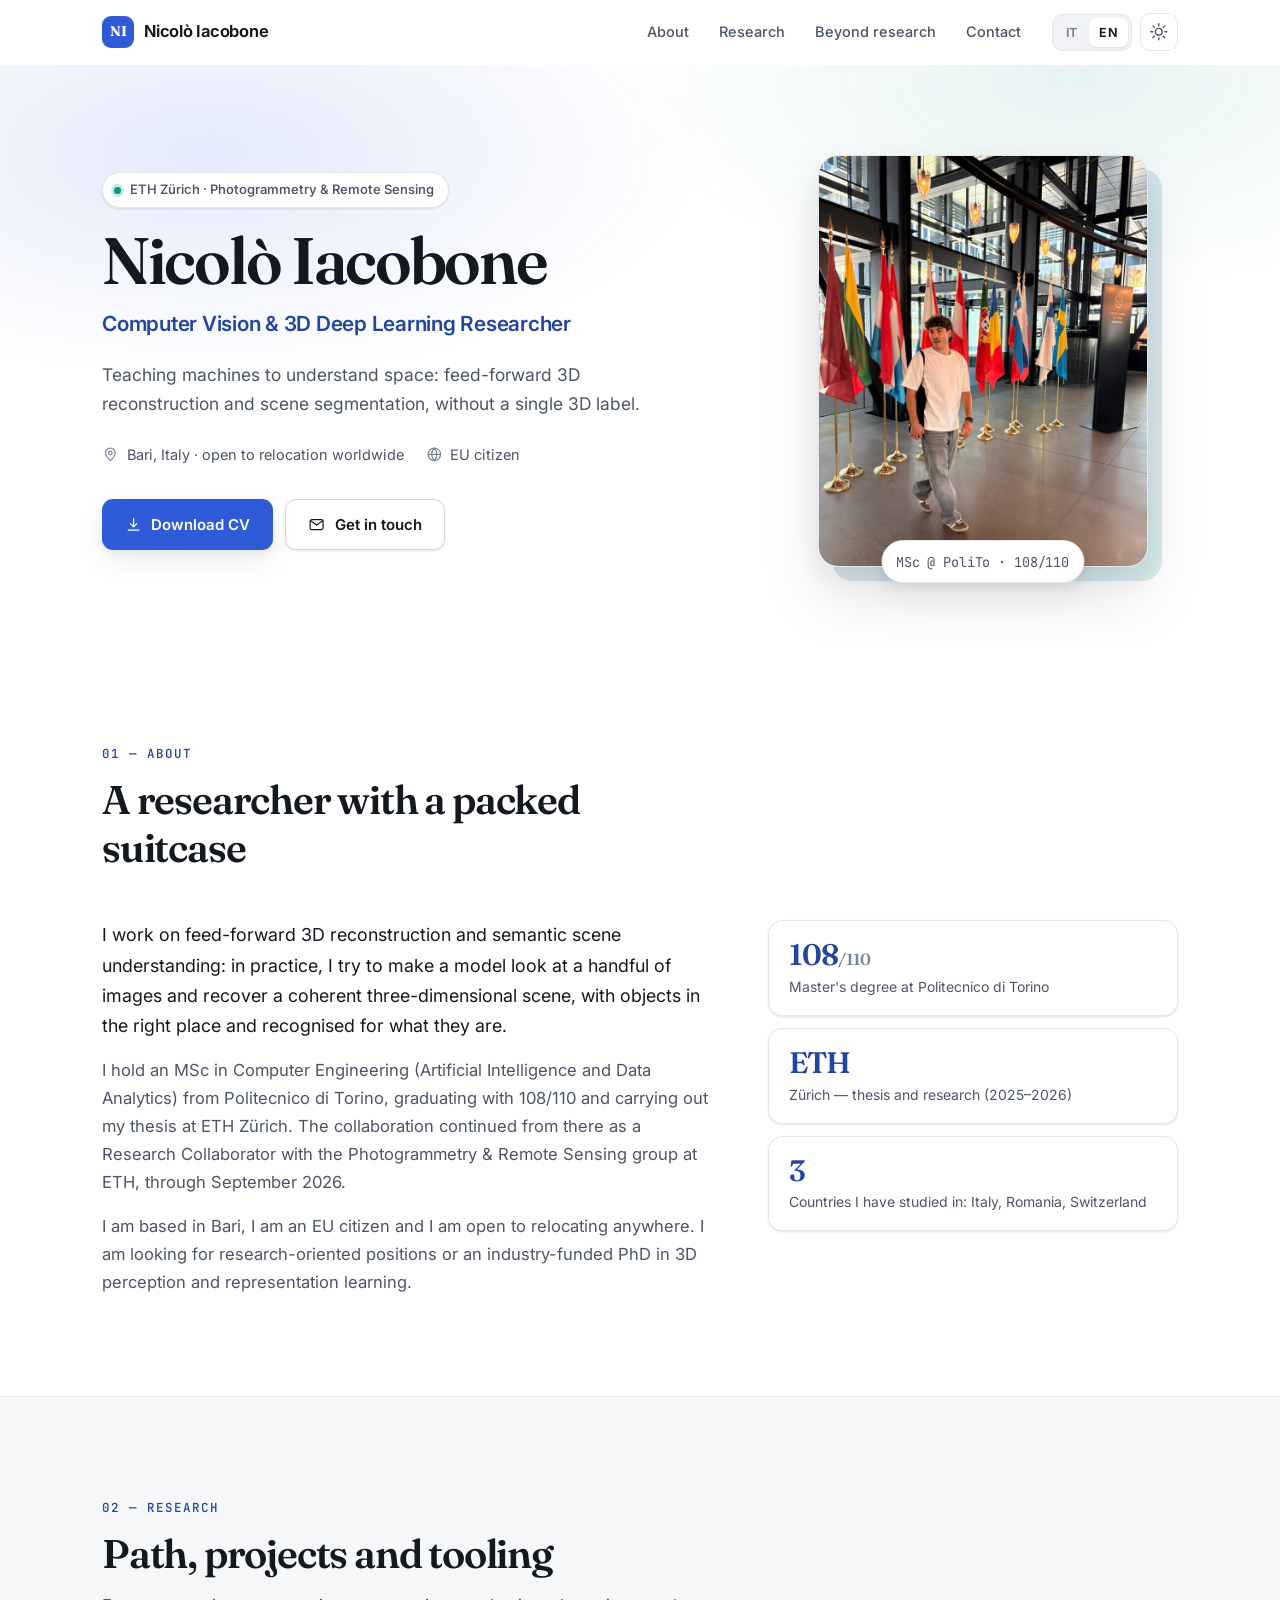
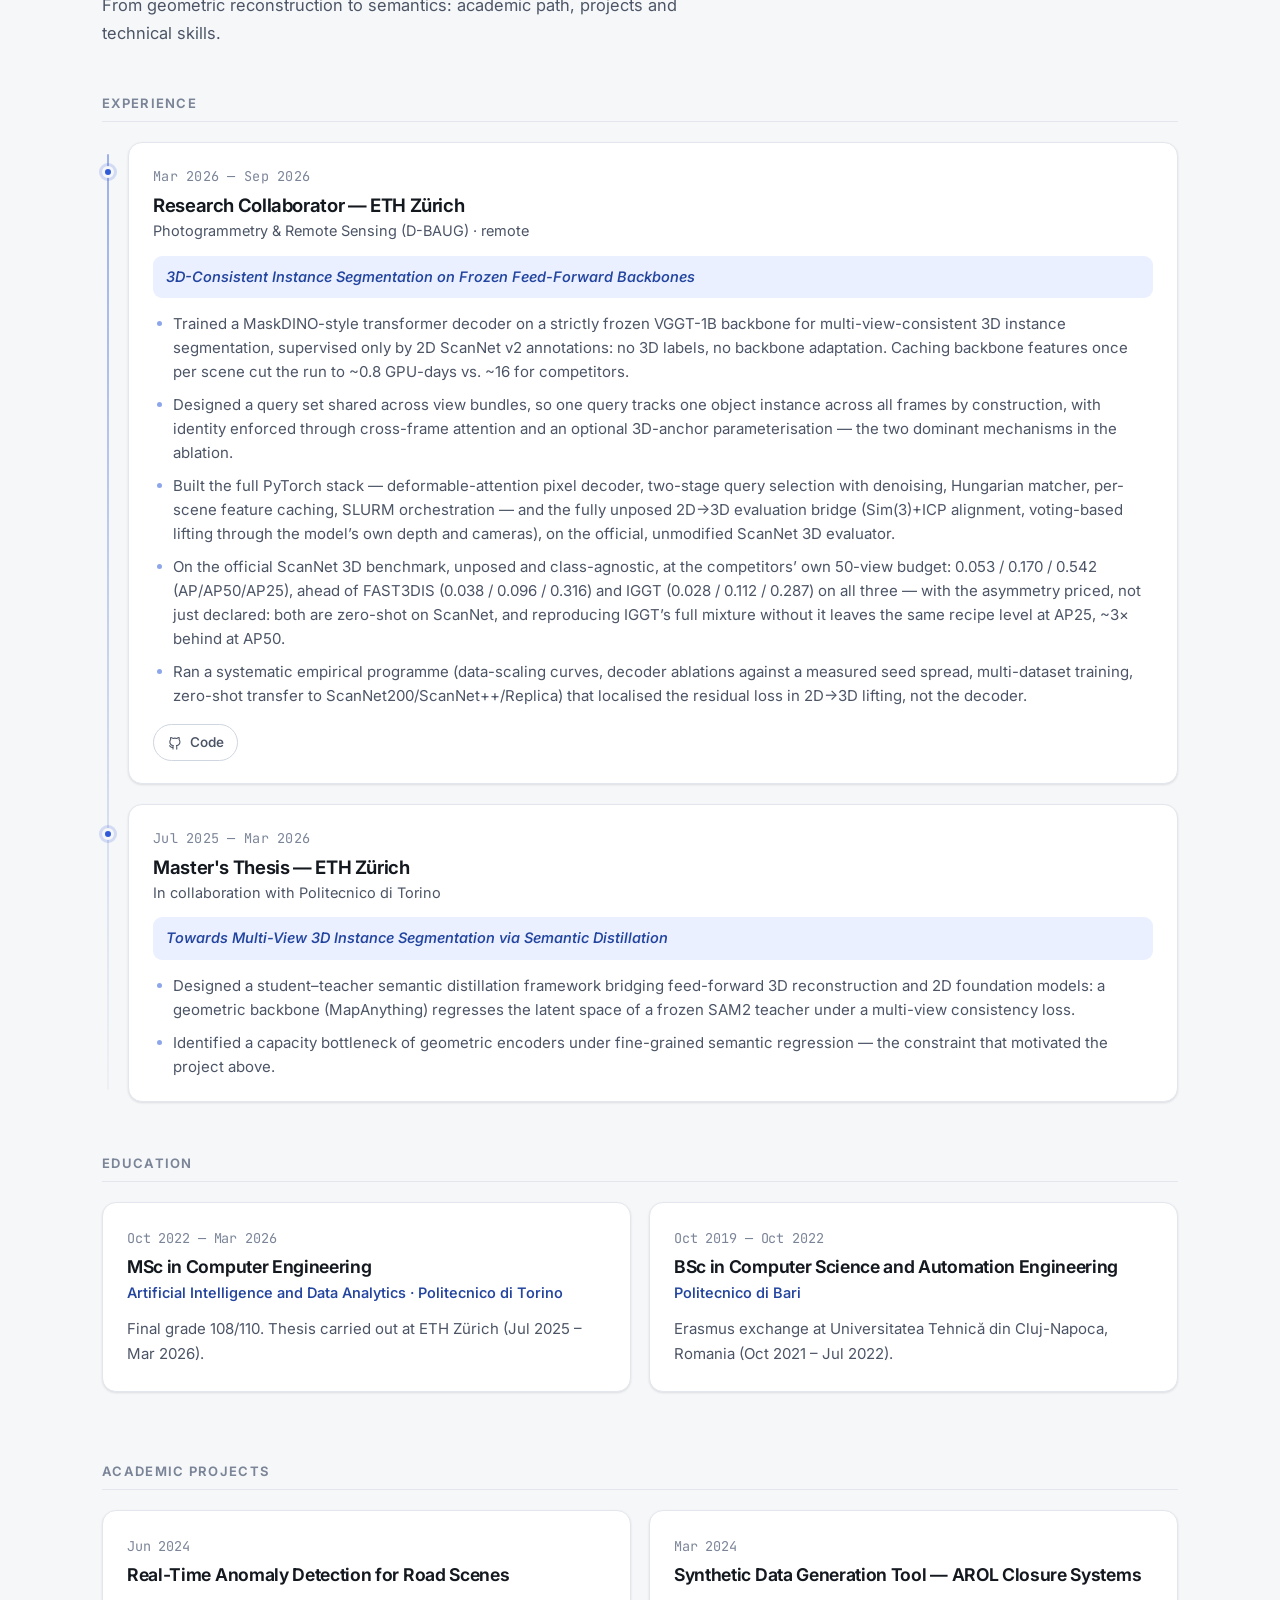
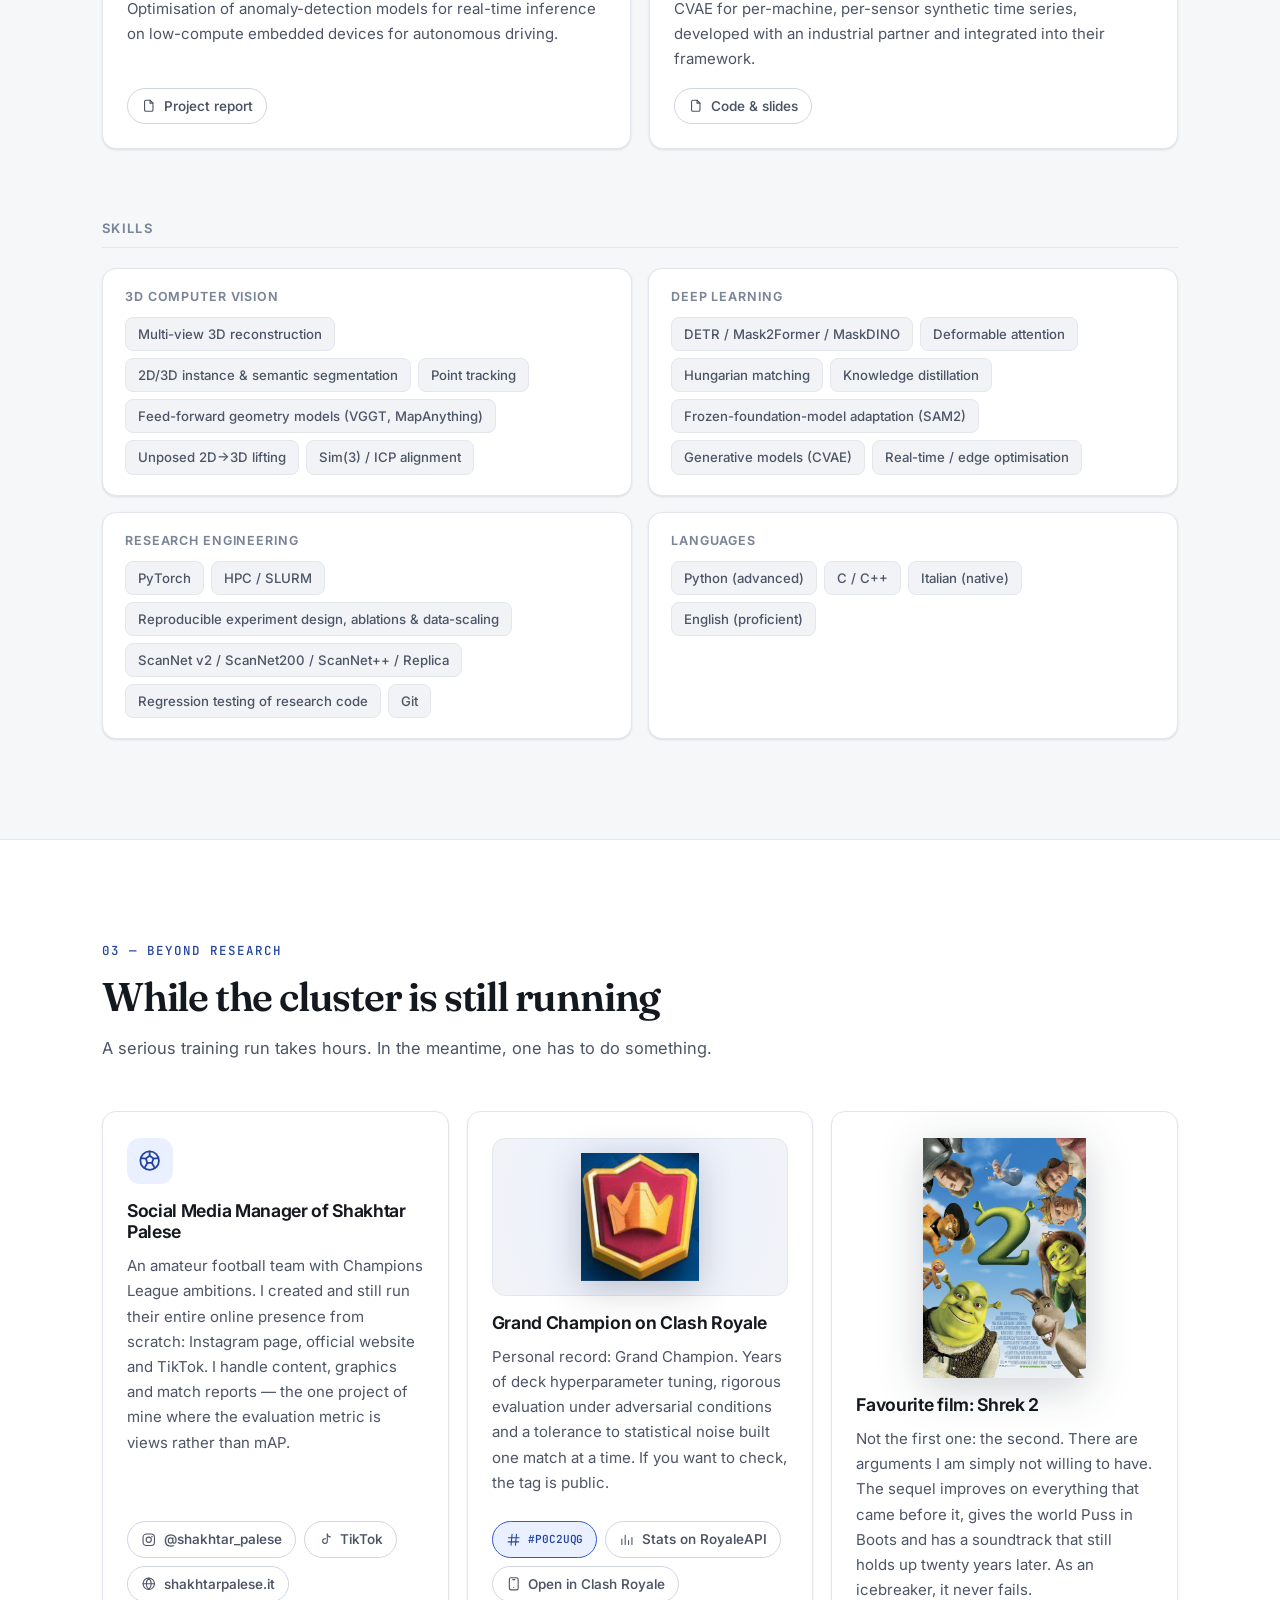
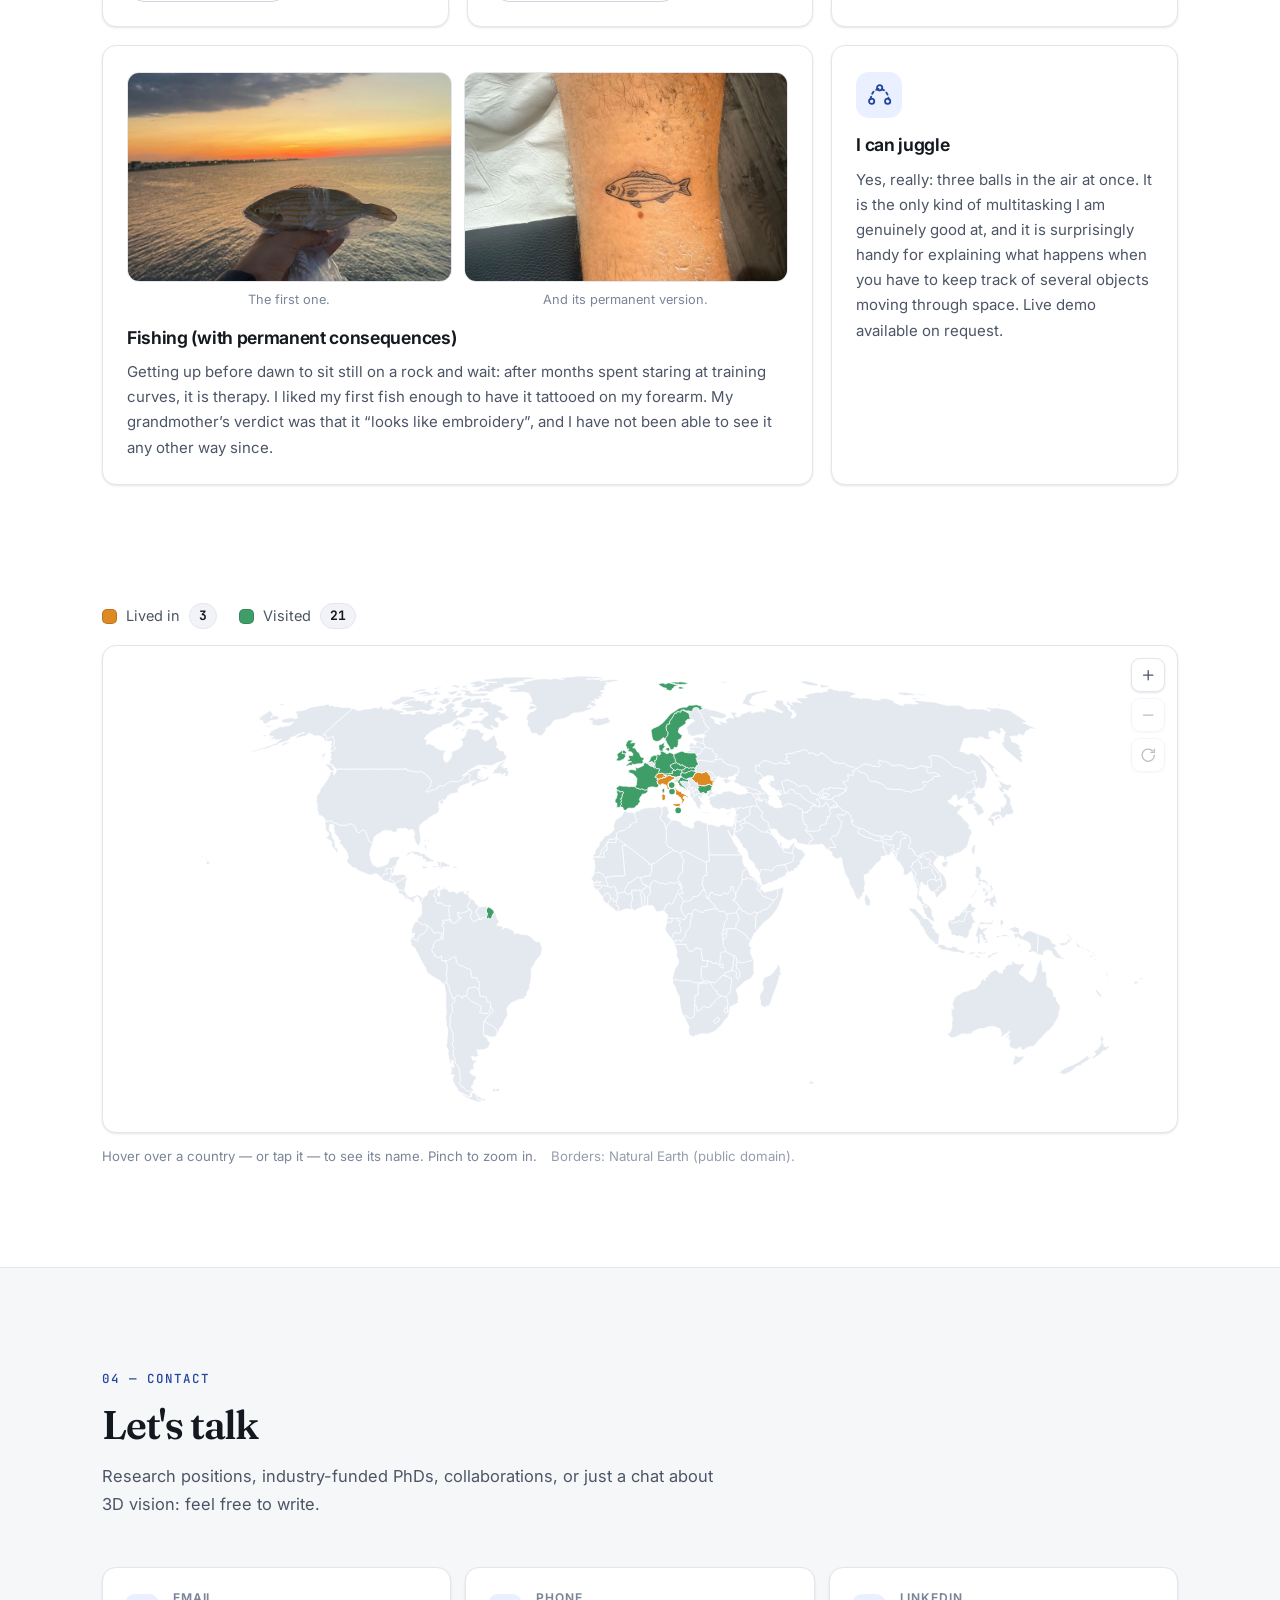
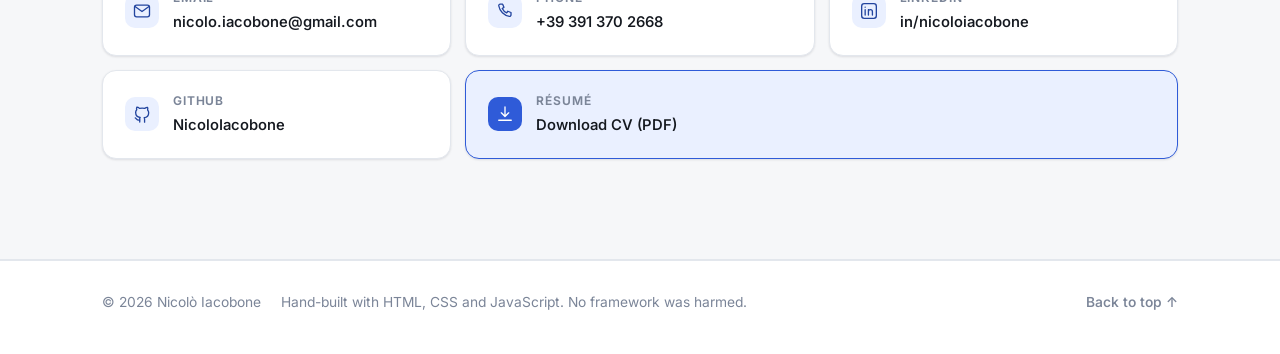
==== index.html @ 52acd172 "updated website description" ====
<!DOCTYPE html>
<html lang="it">
<head>
<meta charset="utf-8">
<meta name="viewport" content="width=device-width, initial-scale=1">
<title data-i18n="meta.title">Nicolò Iacobone — Computer Vision &amp; 3D Deep Learning Researcher</title>
<meta name="description" data-i18n-attr="content" data-i18n="meta.description" content="Sito personale di Nicolò Iacobone, ricercatore in Computer Vision e 3D Deep Learning presso il gruppo Photogrammetry &amp; Remote Sensing dell'ETH di Zurigo.">
<meta name="author" content="Nicolò Iacobone">
<meta name="theme-color" content="#ffffff">
<meta property="og:title" content="Nicolò Iacobone — Computer Vision &amp; 3D Deep Learning Researcher">
<meta property="og:description" content="Computer Vision &amp; 3D Deep Learning Researcher — ETH Zürich, Photogrammetry &amp; Remote Sensing.">
<meta property="og:image" content="imgs_and_docs/foto_profilo.jpeg">
<meta property="og:type" content="website">
<meta property="og:url" content="https://www.nicoloiacobone.it/">
<link rel="canonical" href="https://www.nicoloiacobone.it/">
<link rel="icon" href="data:image/svg+xml,<svg xmlns='http://www.w3.org/2000/svg' viewBox='0 0 100 100'><rect width='100' height='100' rx='22' fill='%232f5bd8'/><text x='50' y='69' font-size='58' font-family='Georgia,serif' font-weight='700' fill='white' text-anchor='middle'>NI</text></svg>">
<link rel="preconnect" href="https://fonts.googleapis.com">
<link rel="preconnect" href="https://fonts.gstatic.com" crossorigin>
<link href="https://fonts.googleapis.com/css2?family=Fraunces:opsz,wght@9..144,500;9..144,600;9..144,700&family=Inter:wght@400;500;600;700&family=JetBrains+Mono:wght@500&display=swap" rel="stylesheet">
<link rel="stylesheet" href="css/style.css">
<noscript><style>.reveal{opacity:1!important;transform:none!important}</style></noscript>
<script>
/* Applica tema e lingua prima del primo paint per evitare il flash */
(function () {
  try {
    var t = localStorage.getItem('theme');
    if (!t) t = window.matchMedia('(prefers-color-scheme: dark)').matches ? 'dark' : 'light';
    document.documentElement.setAttribute('data-theme', t);
    var l = localStorage.getItem('lang');
    if (!l) l = (navigator.language || 'it').toLowerCase().indexOf('it') === 0 ? 'it' : 'en';
    document.documentElement.setAttribute('lang', l);
  } catch (e) {}
})();
</script>
</head>
<body>

<a class="skip-link" href="#main" data-i18n="a11y.skip">Vai al contenuto</a>

<header class="nav" id="nav">
  <div class="nav__inner">
    <a class="nav__brand" href="#hero">
      <span class="nav__mark" aria-hidden="true">NI</span>
      <span class="nav__brandtext">Nicolò Iacobone</span>
    </a>

    <nav class="nav__links" id="navLinks" aria-label="Main">
      <a href="#about" data-i18n="nav.about">Chi sono</a>
      <a href="#research" data-i18n="nav.research">Ricerca</a>
      <a href="#beyond" data-i18n="nav.beyond">Oltre la ricerca</a>
      <a href="#contact" data-i18n="nav.contact">Contatti</a>
    </nav>

    <div class="nav__tools">
      <div class="langswitch" role="group" data-i18n-attr="aria-label" data-i18n="a11y.langGroup" aria-label="Lingua">
        <button type="button" class="langswitch__btn" data-lang="it" aria-pressed="true">IT</button>
        <button type="button" class="langswitch__btn" data-lang="en" aria-pressed="false">EN</button>
      </div>

      <button type="button" class="iconbtn" id="themeToggle" data-i18n-attr="aria-label,title" data-i18n="a11y.theme" aria-label="Cambia tema" title="Cambia tema">
        <svg class="icon icon--sun" viewBox="0 0 24 24" aria-hidden="true"><circle cx="12" cy="12" r="4.2"/><path d="M12 2.2v2.4M12 19.4v2.4M2.2 12h2.4M19.4 12h2.4M4.9 4.9l1.7 1.7M17.4 17.4l1.7 1.7M19.1 4.9l-1.7 1.7M6.6 17.4l-1.7 1.7"/></svg>
        <svg class="icon icon--moon" viewBox="0 0 24 24" aria-hidden="true"><path d="M20.5 14.6A8.6 8.6 0 0 1 9.4 3.5a8.6 8.6 0 1 0 11.1 11.1z"/></svg>
      </button>

      <button type="button" class="iconbtn navtoggle" id="navToggle" aria-expanded="false" aria-controls="navLinks" data-i18n-attr="aria-label,title" data-i18n="a11y.menu" aria-label="Apri il menu" title="Menu">
        <svg class="icon" viewBox="0 0 24 24" aria-hidden="true"><path class="navtoggle__top" d="M4 7h16"/><path class="navtoggle__mid" d="M4 12h16"/><path class="navtoggle__bot" d="M4 17h16"/></svg>
      </button>
    </div>
  </div>
</header>

<main id="main">

  <!-- ============ HERO ============ -->
  <section class="hero" id="hero">
    <div class="hero__glow" aria-hidden="true"></div>
    <div class="wrap hero__grid">
      <div class="hero__text">
        <p class="eyebrow reveal">
          <span class="dot" aria-hidden="true"></span>
          <span data-i18n="hero.badge">ETH Zürich · Photogrammetry &amp; Remote Sensing</span>
        </p>
        <h1 class="hero__name reveal" style="--d:60ms">Nicolò Iacobone</h1>
        <p class="hero__role reveal" style="--d:120ms" data-i18n="hero.role">Computer Vision &amp; 3D Deep Learning Researcher</p>
        <p class="hero__tag reveal" style="--d:180ms" data-i18n="hero.tagline">Insegno alle macchine a capire lo spazio: ricostruzione 3D feed-forward e segmentazione delle scene, senza etichette 3D.</p>

        <ul class="hero__facts reveal" style="--d:240ms">
          <li><svg class="icon" viewBox="0 0 24 24" aria-hidden="true"><path d="M12 21s7-6.1 7-11a7 7 0 1 0-14 0c0 4.9 7 11 7 11z"/><circle cx="12" cy="10" r="2.6"/></svg><span data-i18n="hero.fact1">Bari, Italia · disponibile a trasferirsi</span></li>
          <li><svg class="icon" viewBox="0 0 24 24" aria-hidden="true"><circle cx="12" cy="12" r="9"/><path d="M3 12h18M12 3c2.6 2.7 3.9 6 3.9 9S14.6 18.3 12 21c-2.6-2.7-3.9-6-3.9-9S9.4 5.7 12 3z"/></svg><span data-i18n="hero.fact2">Cittadino UE</span></li>
        </ul>

        <div class="hero__cta reveal" style="--d:300ms">
          <a class="btn btn--primary" href="imgs_and_docs/CV.pdf" download>
            <svg class="icon" viewBox="0 0 24 24" aria-hidden="true"><path d="M12 3.5v11.5M7.6 10.6 12 15l4.4-4.4M4.5 19.5h15"/></svg>
            <span data-i18n="hero.cvBtn">Scarica il CV</span>
          </a>
          <a class="btn btn--ghost" href="#contact">
            <svg class="icon" viewBox="0 0 24 24" aria-hidden="true"><rect x="3" y="5" width="18" height="14" rx="2.5"/><path d="m3.6 6.6 8.4 6 8.4-6"/></svg>
            <span data-i18n="hero.contactBtn">Contattami</span>
          </a>
        </div>
      </div>

      <figure class="hero__photo reveal" style="--d:200ms">
        <img src="imgs_and_docs/foto_profilo.jpeg" width="768" height="1024"
             data-i18n-attr="alt" data-i18n="hero.photoAlt"
             alt="Ritratto di Nicolò Iacobone">
        <figcaption class="hero__photocaption" aria-hidden="true">
          <span class="mono">MSc @ PoliTo · 108/110</span>
        </figcaption>
      </figure>
    </div>
  </section>

  <!-- ============ CHI SONO ============ -->
  <section class="section" id="about">
    <div class="wrap">
      <header class="section__head reveal">
        <p class="section__kicker" data-i18n="about.kicker">01 — Chi sono</p>
        <h2 class="section__title" data-i18n="about.title">Un ricercatore con la valigia pronta</h2>
      </header>

      <div class="about__grid">
        <div class="about__prose reveal">
          <p data-i18n="about.p1">Lavoro sulla ricostruzione 3D feed-forward e sulla comprensione semantica delle scene: in pratica, provo a far sì che un modello guardi una manciata di immagini e ne ricavi una scena tridimensionale coerente, con gli oggetti al posto giusto e riconosciuti come tali.</p>
          <p data-i18n="about.p2">Ho conseguito la laurea magistrale in Ingegneria Informatica (Artificial Intelligence and Data Analytics) al Politecnico di Torino con 108/110, svolgendo la tesi all'ETH di Zurigo. Da lì la collaborazione è continuata come Research Collaborator nel gruppo di Photogrammetry &amp; Remote Sensing dell'ETH, fino a settembre 2026.</p>
          <p data-i18n="about.p3">Vivo a Bari, sono cittadino UE e sono disponibile a trasferirmi ovunque. Cerco posizioni orientate alla ricerca o un dottorato finanziato dall'industria nel campo della percezione 3D e del representation learning.</p>
        </div>

        <ul class="about__stats reveal" style="--d:100ms">
          <li class="stat">
            <span class="stat__num">108<span class="stat__den">/110</span></span>
            <span class="stat__label" data-i18n="about.stat1">Laurea magistrale al Politecnico di Torino</span>
          </li>
          <li class="stat">
            <span class="stat__num">ETH</span>
            <span class="stat__label" data-i18n="about.stat2">Zürich — tesi e ricerca (2025–2026)</span>
          </li>
          <li class="stat">
            <span class="stat__num">3</span>
            <span class="stat__label" data-i18n="about.stat3">Paesi in cui ho studiato: Italia, Romania, Svizzera</span>
          </li>
        </ul>
      </div>
    </div>
  </section>

  <!-- ============ RICERCA ============ -->
  <section class="section section--alt" id="research">
    <div class="wrap">
      <header class="section__head reveal">
        <p class="section__kicker" data-i18n="research.kicker">02 — Ricerca</p>
        <h2 class="section__title" data-i18n="research.title">Percorso, progetti e strumenti</h2>
        <p class="section__lead" data-i18n="research.lead">Dalla ricostruzione geometrica alla semantica: percorso accademico, progetti e competenze tecniche.</p>
      </header>

      <h3 class="subhead reveal" data-i18n="research.expTitle">Esperienza</h3>
      <ol class="timeline">
        <li class="tl reveal">
          <div class="tl__marker" aria-hidden="true"></div>
          <div class="tl__card">
            <p class="tl__date mono" data-i18n="research.exp1Date">Mar 2026 — Set 2026</p>
            <h4 class="tl__role" data-i18n="research.exp1Role">Research Collaborator — ETH Zürich</h4>
            <p class="tl__org" data-i18n="research.exp1Org">Photogrammetry &amp; Remote Sensing (D-BAUG) · da remoto</p>
            <p class="tl__topic" data-i18n="research.exp1Topic">3D-Consistent Instance Segmentation on Frozen Feed-Forward Backbones</p>
            <ul class="tl__list">
              <li data-i18n="research.exp1b1">Decoder transformer in stile MaskDINO addestrato su un backbone VGGT-1B completamente congelato, per segmentazione di istanze 3D coerente tra viste: solo annotazioni 2D di ScanNet v2, nessuna etichetta 3D. Il caching delle feature del backbone una volta per scena ha ridotto il run a ~0,8 GPU-day contro i ~16 dei competitor.</li>
              <li data-i18n="research.exp1b2">Set di query condiviso tra i bundle di viste: per costruzione una query segue una singola istanza attraverso tutti i frame, con identità garantita da cross-frame attention e parametrizzazione 3D opzionale — i due meccanismi dominanti nell'ablation.</li>
              <li data-i18n="research.exp1b3">Stack PyTorch completo — pixel decoder con deformable attention, selezione delle query a due stadi con denoising, matcher ungherese, caching delle feature per scena, orchestrazione SLURM — e il bridge di valutazione 2D→3D completamente unposed (allineamento Sim(3)+ICP, lifting delle maschere per voto sulla base di depth e camere predette dal modello), sull'evaluator ufficiale e non modificato di ScanNet 3D.</li>
              <li data-i18n="research.exp1b4">Sul benchmark ufficiale ScanNet 3D, in setting unposed e class-agnostic, con lo stesso budget di 50 viste dei competitor: 0,053 / 0,170 / 0,542 (AP/AP50/AP25), davanti a FAST3DIS (0,038 / 0,096 / 0,316) e IGGT (0,028 / 0,112 / 0,287) su tutte e tre le metriche — asimmetria quantificata, non solo dichiarata: entrambi i confronti sono zero-shot su ScanNet, e riproducendo la mixture completa di IGGT senza IGGT si resta alla pari su AP25 e ~3× indietro su AP50.</li>
              <li data-i18n="research.exp1b5">Programma sperimentale sistematico (curve di data scaling, ablazioni del decoder confrontate con la varianza tra seed, training multi-dataset, transfer zero-shot su ScanNet200/ScanNet++/Replica) che ha localizzato la perdita residua nel lifting 2D→3D, non nel decoder.</li>
            </ul>
            <p class="tl__links">
              <a class="linkpill" href="https://github.com/NicoloIacobone/vggt" target="_blank" rel="noopener">
                <svg class="icon" viewBox="0 0 24 24" aria-hidden="true"><path d="M9.5 19.2c-4 1.2-4-2.1-5.6-2.5m11.2 5.1v-3.2c0-.9.1-1.6-.5-2.2 2.8-.3 5.4-1.4 5.4-6a4.6 4.6 0 0 0-1.3-3.2 4.3 4.3 0 0 0-.1-3.2s-1-.3-3.4 1.3a11.6 11.6 0 0 0-6 0C6.8 3.5 5.8 3.8 5.8 3.8a4.3 4.3 0 0 0-.1 3.2 4.6 4.6 0 0 0-1.3 3.3c0 4.5 2.6 5.6 5.4 5.9-.4.4-.6.9-.5 1.5v3.9"/></svg>
                <span data-i18n="research.codeLink">Codice</span>
              </a>
            </p>
          </div>
        </li>

        <li class="tl reveal">
          <div class="tl__marker" aria-hidden="true"></div>
          <div class="tl__card">
            <p class="tl__date mono" data-i18n="research.exp2Date">Lug 2025 — Mar 2026</p>
            <h4 class="tl__role" data-i18n="research.exp2Role">Tesi magistrale — ETH Zürich</h4>
            <p class="tl__org" data-i18n="research.exp2Org">In collaborazione con il Politecnico di Torino</p>
            <p class="tl__topic" data-i18n="research.exp2Topic">Towards Multi-View 3D Instance Segmentation via Semantic Distillation</p>
            <ul class="tl__list">
              <li data-i18n="research.exp2b1">Framework student–teacher di distillazione semantica che collega ricostruzione 3D feed-forward e foundation model 2D: un backbone geometrico (MapAnything) regredisce lo spazio latente di un teacher SAM2 congelato, sotto una loss di consistenza multi-vista.</li>
              <li data-i18n="research.exp2b2">Individuato un collo di bottiglia di capacità degli encoder geometrici nella regressione semantica fine-grained: il vincolo da cui è nato il progetto successivo.</li>
            </ul>
          </div>
        </li>
      </ol>

      <h3 class="subhead reveal" data-i18n="research.eduTitle">Formazione</h3>
      <div class="cards cards--2">
        <article class="card reveal">
          <p class="card__date mono" data-i18n="research.edu1Date">Ott 2022 — Mar 2026</p>
          <h4 class="card__title" data-i18n="research.edu1Title">MSc in Ingegneria Informatica</h4>
          <p class="card__sub" data-i18n="research.edu1Sub">Artificial Intelligence and Data Analytics · Politecnico di Torino</p>
          <p class="card__body" data-i18n="research.edu1Body">Votazione 108/110. Tesi svolta all'ETH di Zurigo (lug 2025 – mar 2026).</p>
        </article>
        <article class="card reveal" style="--d:80ms">
          <p class="card__date mono" data-i18n="research.edu2Date">Ott 2019 — Ott 2022</p>
          <h4 class="card__title" data-i18n="research.edu2Title">BSc in Ingegneria Informatica e dell'Automazione</h4>
          <p class="card__sub" data-i18n="research.edu2Sub">Politecnico di Bari</p>
          <p class="card__body" data-i18n="research.edu2Body">Scambio Erasmus alla Universitatea Tehnică din Cluj-Napoca, Romania (ott 2021 – lug 2022).</p>
        </article>
      </div>

      <h3 class="subhead reveal" data-i18n="research.projTitle">Progetti accademici</h3>
      <div class="cards cards--2">
        <article class="card reveal">
          <p class="card__date mono" data-i18n="research.proj1Date">Giu 2024</p>
          <h4 class="card__title" data-i18n="research.proj1Title">Real-Time Anomaly Detection for Road Scenes</h4>
          <p class="card__body" data-i18n="research.proj1Body">Ottimizzazione di modelli di anomaly detection per inferenza in tempo reale su dispositivi embedded a bassa potenza, in ottica di guida autonoma.</p>
          <p class="card__links">
            <a class="linkpill" href="https://drive.google.com/file/d/1yB06QOx4CIEDybjWZzZTiq0VnJbcLVkw/view?usp=sharing" target="_blank" rel="noopener">
              <svg class="icon" viewBox="0 0 24 24" aria-hidden="true"><path d="M14 3.5H7.5A2 2 0 0 0 5.5 5.5v13a2 2 0 0 0 2 2h9a2 2 0 0 0 2-2V8z"/><path d="M14 3.5V8h4.5"/></svg>
              <span data-i18n="research.reportLink">Report del progetto</span>
            </a>
          </p>
        </article>
        <article class="card reveal" style="--d:80ms">
          <p class="card__date mono" data-i18n="research.proj2Date">Mar 2024</p>
          <h4 class="card__title" data-i18n="research.proj2Title">Synthetic Data Generation Tool — AROL Closure Systems</h4>
          <p class="card__body" data-i18n="research.proj2Body">CVAE per la generazione di serie temporali sintetiche per singola macchina e singolo sensore, sviluppato con un partner industriale e integrato nel loro framework.</p>
          <p class="card__links">
            <a class="linkpill" href="https://drive.google.com/file/d/18t7iJR29Zm_ZYkMmakUAWJrKhrvQKdWT/view?usp=sharing" target="_blank" rel="noopener">
              <svg class="icon" viewBox="0 0 24 24" aria-hidden="true"><path d="M14 3.5H7.5A2 2 0 0 0 5.5 5.5v13a2 2 0 0 0 2 2h9a2 2 0 0 0 2-2V8z"/><path d="M14 3.5V8h4.5"/></svg>
              <span data-i18n="research.slidesLink">Codice e slide</span>
            </a>
          </p>
        </article>
      </div>

      <h3 class="subhead reveal" data-i18n="research.skillsTitle">Competenze</h3>
      <div class="skills">
        <div class="skillgroup reveal">
          <h4 class="skillgroup__name" data-i18n="research.sk1">Computer Vision 3D</h4>
          <ul class="tags">
            <li>Multi-view 3D reconstruction</li><li data-i18n="research.sk1t2">Segmentazione di istanze e semantica 2D/3D</li><li>Point tracking</li><li data-i18n="research.sk1t4">Modelli geometrici feed-forward (VGGT, MapAnything)</li><li data-i18n="research.sk1t5">Lifting 2D→3D unposed</li><li>Sim(3) / ICP alignment</li>
          </ul>
        </div>
        <div class="skillgroup reveal" style="--d:60ms">
          <h4 class="skillgroup__name" data-i18n="research.sk2">Deep Learning</h4>
          <ul class="tags">
            <li>DETR / Mask2Former / MaskDINO</li><li>Deformable attention</li><li>Hungarian matching</li><li data-i18n="research.sk2t4">Knowledge distillation</li><li data-i18n="research.sk2t5">Adattamento di foundation model congelati (SAM2)</li><li data-i18n="research.sk2t6">Modelli generativi (CVAE)</li><li data-i18n="research.sk2t7">Ottimizzazione real-time / edge</li>
          </ul>
        </div>
        <div class="skillgroup reveal" style="--d:120ms">
          <h4 class="skillgroup__name" data-i18n="research.sk3">Research Engineering</h4>
          <ul class="tags">
            <li>PyTorch</li><li>HPC / SLURM</li><li data-i18n="research.sk3t3">Design sperimentale riproducibile, ablazioni e data-scaling</li><li>ScanNet v2 / ScanNet200 / ScanNet++ / Replica</li><li data-i18n="research.sk3t5">Regression testing di codice di ricerca</li><li>Git</li>
          </ul>
        </div>
        <div class="skillgroup reveal" style="--d:180ms">
          <h4 class="skillgroup__name" data-i18n="research.sk4">Linguaggi</h4>
          <ul class="tags">
            <li data-i18n="research.sk4t1">Python (avanzato)</li><li>C / C++</li><li data-i18n="research.sk4t3">Italiano (madrelingua)</li><li data-i18n="research.sk4t4">Inglese (fluente)</li>
          </ul>
        </div>
      </div>
    </div>
  </section>

  <!-- ============ OLTRE LA RICERCA ============ -->
  <section class="section" id="beyond">
    <div class="wrap">
      <header class="section__head reveal">
        <p class="section__kicker" data-i18n="beyond.kicker">03 — Oltre la ricerca</p>
        <h2 class="section__title" data-i18n="beyond.title">Quando il cluster sta ancora girando</h2>
        <p class="section__lead" data-i18n="beyond.lead">Un training serio dura ore. Nel frattempo, bisogna pur fare qualcosa.</p>
      </header>

      <div class="cards cards--3 fun">
        <article class="card card--fun reveal">
          <div class="card__icon" aria-hidden="true">
            <svg class="icon" viewBox="0 0 24 24"><circle cx="12" cy="12" r="8.8"/><path d="m12 7.4 3.6 2.6-1.4 4.2H9.8L8.4 10z"/><path d="M12 3.2v4.2M19.9 9.6l-4.3.4M16.9 19.1l-2.7-4.9M7.1 19.1l2.7-4.9M4.1 9.6l4.3.4"/></svg>
          </div>
          <h3 class="card__title" data-i18n="beyond.c1Title">Social Media Manager dello Shakhtar Palese</h3>
          <p class="card__body" data-i18n="beyond.c1Body">Squadra amatoriale, ambizioni da Champions League. Ho creato e gestisco da zero tutta la presenza online: pagina Instagram, sito ufficiale e TikTok. Curo contenuti, grafiche e cronache delle partite — il mio unico progetto in cui le metriche di valutazione sono le visualizzazioni e non la mAP.</p>
          <p class="card__links">
            <a class="linkpill" href="https://www.instagram.com/shakhtar_palese/" target="_blank" rel="noopener">
              <svg class="icon" viewBox="0 0 24 24" aria-hidden="true"><rect x="3.2" y="3.2" width="17.6" height="17.6" rx="5"/><circle cx="12" cy="12" r="4"/><circle cx="17" cy="7" r="1.1" fill="currentColor" stroke="none"/></svg>
              <span>@shakhtar_palese</span>
            </a>
            <a class="linkpill" href="https://www.tiktok.com/@shakhtar_palese" target="_blank" rel="noopener">
              <svg class="icon" viewBox="0 0 24 24" aria-hidden="true"><path d="M14.4 3.2v10.9a3.6 3.6 0 1 1-3.6-3.6c.3 0 .6 0 .9.1"/><path d="M14.4 3.2c.4 2.5 2.2 4.2 4.7 4.4"/></svg>
              <span>TikTok</span>
            </a>
            <a class="linkpill" href="https://shakhtarpalese.it" target="_blank" rel="noopener">
              <svg class="icon" viewBox="0 0 24 24" aria-hidden="true"><circle cx="12" cy="12" r="8.8"/><path d="M3.2 12h17.6M12 3.2c2.5 2.6 3.8 5.6 3.8 8.8S14.5 18.2 12 20.8c-2.5-2.6-3.8-5.6-3.8-8.8S9.5 5.8 12 3.2z"/></svg>
              <span>shakhtarpalese.it</span>
            </a>
          </p>
        </article>

        <article class="card card--fun reveal" style="--d:90ms">
          <figure class="card__figure">
            <img src="imgs_and_docs/campione_grandioso.png" width="364" height="394" loading="lazy"
                 data-i18n-attr="alt" data-i18n="beyond.c2Alt"
                 alt="Stemma Campione Grandioso di Clash Royale">
          </figure>
          <h3 class="card__title" data-i18n="beyond.c2Title">Campione Grandioso su Clash Royale</h3>
          <p class="card__body" data-i18n="beyond.c2Body">Record personale: Campione Grandioso. Anni di ottimizzazione degli iperparametri del mazzo, valutazione rigorosa in condizioni avverse e una tolleranza al rumore statistico costruita partita dopo partita. Se volete verificare, il tag è pubblico.</p>
          <p class="card__links">
            <span class="linkpill linkpill--static">
              <svg class="icon" viewBox="0 0 24 24" aria-hidden="true"><path d="M9.4 3.6 7.8 20.4M16.2 3.6l-1.6 16.8M3.8 8.8h16.4M3.2 15.2h16.4"/></svg>
              <span class="mono">#P0C2UQG</span>
            </span>
            <a class="linkpill" href="https://royaleapi.com/player/P0C2UQG" target="_blank" rel="noopener">
              <svg class="icon" viewBox="0 0 24 24" aria-hidden="true"><path d="M4.4 19.4V11M9.6 19.4V5.2M14.8 19.4v-6.2M20 19.4V8.4"/></svg>
              <span data-i18n="beyond.c2Stats">Statistiche su RoyaleAPI</span>
            </a>
            <a class="linkpill" href="https://link.clashroyale.com/?playerInfo?id=P0C2UQG" target="_blank" rel="noopener">
              <svg class="icon" viewBox="0 0 24 24" aria-hidden="true"><rect x="5.2" y="2.6" width="13.6" height="18.8" rx="2.6"/><path d="M10.4 5.6h3.2M12 17.8v.1"/></svg>
              <span data-i18n="beyond.c2Open">Apri in Clash Royale</span>
            </a>
          </p>
        </article>

        <article class="card card--fun reveal" style="--d:180ms">
          <figure class="card__figure card__figure--poster">
            <img src="imgs_and_docs/shrek_2.jpg" width="1000" height="1477" loading="lazy"
                 onerror="this.closest('.card__figure').hidden = true"
                 data-i18n-attr="alt" data-i18n="beyond.c4Alt"
                 alt="Locandina del film Shrek 2">
          </figure>
          <h3 class="card__title" data-i18n="beyond.c4Title">Film preferito: Shrek 2</h3>
          <p class="card__body" data-i18n="beyond.c4Body">Non il primo: il secondo. Ci sono discussioni che non sono disposto ad avere. Il sequel migliora tutto quello che c'era prima, regala al mondo il Gatto con gli Stivali e ha una colonna sonora che regge dopo vent'anni. Se serve un argomento per rompere il ghiaccio, questo funziona sempre.</p>
        </article>

        <article class="card card--fun card--wide reveal" style="--d:240ms">
          <div class="card__gallery">
            <figure class="card__shot">
              <img src="imgs_and_docs/pesce_foto.jpeg" width="768" height="1024" loading="lazy"
                   data-i18n-attr="alt" data-i18n="beyond.c5Alt1"
                   alt="Il mio primo pesce, tenuto in mano davanti al mare al tramonto">
              <figcaption data-i18n="beyond.c5Cap1">Il primo.</figcaption>
            </figure>
            <figure class="card__shot">
              <img src="imgs_and_docs/tatuaggio.jpeg" width="806" height="568" loading="lazy"
                   data-i18n-attr="alt" data-i18n="beyond.c5Alt2"
                   alt="Tatuaggio a linee sottili dello stesso pesce, sull'avambraccio">
              <figcaption data-i18n="beyond.c5Cap2">E la sua versione permanente.</figcaption>
            </figure>
          </div>
          <h3 class="card__title" data-i18n="beyond.c5Title">Pesca (con conseguenze permanenti)</h3>
          <p class="card__body" data-i18n="beyond.c5Body">Alzarsi prima dell'alba per stare fermo su uno scoglio ad aspettare: dopo mesi passati a fissare curve di training, è terapia. Il mio primo pesce mi è piaciuto al punto che me lo sono fatto tatuare sull'avambraccio. Mia nonna ha commentato che «sembra un ricamo», e da allora non riesco più a vederlo diversamente.</p>
        </article>

        <article class="card card--fun reveal" style="--d:300ms">
          <div class="card__icon card__icon--juggle" aria-hidden="true">
            <svg class="icon" viewBox="0 0 24 24"><path d="M3.6 15.4c0-5.4 3.8-9.8 8.4-9.8s8.4 4.4 8.4 9.8" stroke-dasharray="2.4 3"/><circle cx="4.4" cy="17.4" r="2.5"/><circle cx="12" cy="4.6" r="2.5"/><circle cx="19.6" cy="17.4" r="2.5"/></svg>
          </div>
          <h3 class="card__title" data-i18n="beyond.c3Title">So fare il giocoliere</h3>
          <p class="card__body" data-i18n="beyond.c3Body">Sì, davvero: tre palline in aria contemporaneamente. È l'unica forma di multitasking in cui riesco davvero bene, ed è sorprendentemente utile per spiegare cosa succede quando devi tenere traccia di più oggetti che si muovono nello spazio. Su richiesta, dimostrazione dal vivo.</p>
        </article>
      </div>

      <h3 class="subhead reveal" data-i18n="map.subhead">Dove sono stato</h3>

      <figure class="map reveal">
        <div class="map__legend">
          <span class="legenditem">
            <span class="swatch swatch--lived" aria-hidden="true"></span>
            <span data-i18n="map.lived">Ci ho vissuto</span>
            <b class="legenditem__n mono" id="mapCountLived">0</b>
          </span>
          <span class="legenditem">
            <span class="swatch swatch--visited" aria-hidden="true"></span>
            <span data-i18n="map.visited">Visitati</span>
            <b class="legenditem__n mono" id="mapCountVisited">0</b>
          </span>
        </div>

        <div class="map__canvas" id="worldMap">
          <p class="map__fallback" data-i18n="map.fallback">La mappa richiede JavaScript.</p>

          <div class="map__zoom">
            <button type="button" id="mapZoomIn" class="zoombtn"
                    data-i18n-attr="aria-label,title" data-i18n="map.zoomIn" aria-label="Ingrandisci" title="Ingrandisci">
              <svg class="icon" viewBox="0 0 24 24" aria-hidden="true"><path d="M12 6v12M6 12h12"/></svg>
            </button>
            <button type="button" id="mapZoomOut" class="zoombtn" disabled
                    data-i18n-attr="aria-label,title" data-i18n="map.zoomOut" aria-label="Riduci" title="Riduci">
              <svg class="icon" viewBox="0 0 24 24" aria-hidden="true"><path d="M6 12h12"/></svg>
            </button>
            <button type="button" id="mapZoomReset" class="zoombtn" disabled
                    data-i18n-attr="aria-label,title" data-i18n="map.zoomReset" aria-label="Reimposta la vista" title="Reimposta la vista">
              <svg class="icon" viewBox="0 0 24 24" aria-hidden="true"><path d="M20 12a8 8 0 1 1-2.4-5.7"/><path d="M20 4v4.4h-4.4"/></svg>
            </button>
          </div>

          <div class="map__tip" id="mapTip" hidden></div>
        </div>

        <figcaption class="map__note">
          <span data-i18n="map.note">Passa sopra un paese — o toccalo — per vederne il nome. Pizzica per ingrandire.</span>
          <span class="map__src" data-i18n="map.source">Confini: Natural Earth (pubblico dominio).</span>
        </figcaption>
      </figure>
    </div>
  </section>

  <!-- ============ CONTATTI ============ -->
  <section class="section section--alt" id="contact">
    <div class="wrap">
      <header class="section__head reveal">
        <p class="section__kicker" data-i18n="contact.kicker">04 — Contatti</p>
        <h2 class="section__title" data-i18n="contact.title">Parliamone</h2>
        <p class="section__lead" data-i18n="contact.lead">Posizioni di ricerca, dottorati finanziati dall'industria, collaborazioni o semplicemente due parole sulla visione 3D: scrivetemi pure.</p>
      </header>

      <div class="contact__grid">
        <a class="contactcard reveal" href="mailto:nicolo.iacobone@gmail.com">
          <svg class="icon" viewBox="0 0 24 24" aria-hidden="true"><rect x="3" y="5" width="18" height="14" rx="2.5"/><path d="m3.6 6.6 8.4 6 8.4-6"/></svg>
          <span class="contactcard__label" data-i18n="contact.email">Email</span>
          <span class="contactcard__value">nicolo.iacobone@gmail.com</span>
        </a>
        <a class="contactcard reveal" style="--d:60ms" href="tel:+393913702668">
          <svg class="icon" viewBox="0 0 24 24" aria-hidden="true"><path d="M6.2 3.8h3l1.5 3.8-2 1.4a11.4 11.4 0 0 0 5.3 5.3l1.4-2 3.8 1.5v3a1.7 1.7 0 0 1-1.9 1.7A15.6 15.6 0 0 1 4.5 5.7a1.7 1.7 0 0 1 1.7-1.9z"/></svg>
          <span class="contactcard__label" data-i18n="contact.phone">Telefono</span>
          <span class="contactcard__value">+39 391 370 2668</span>
        </a>
        <a class="contactcard reveal" style="--d:120ms" href="https://www.linkedin.com/in/nicoloiacobone" target="_blank" rel="noopener">
          <svg class="icon" viewBox="0 0 24 24" aria-hidden="true"><rect x="3.2" y="3.2" width="17.6" height="17.6" rx="3"/><path d="M7.4 10.4v6.4M7.4 7.3v.1M11.3 16.8v-6.4M11.3 12.8c0-1.4 1-2.4 2.4-2.4s2.4 1 2.4 2.4v4"/></svg>
          <span class="contactcard__label">LinkedIn</span>
          <span class="contactcard__value">in/nicoloiacobone</span>
        </a>
        <a class="contactcard reveal" style="--d:180ms" href="https://github.com/NicoloIacobone" target="_blank" rel="noopener">
          <svg class="icon" viewBox="0 0 24 24" aria-hidden="true"><path d="M9.5 19.2c-4 1.2-4-2.1-5.6-2.5m11.2 5.1v-3.2c0-.9.1-1.6-.5-2.2 2.8-.3 5.4-1.4 5.4-6a4.6 4.6 0 0 0-1.3-3.2 4.3 4.3 0 0 0-.1-3.2s-1-.3-3.4 1.3a11.6 11.6 0 0 0-6 0C6.8 3.5 5.8 3.8 5.8 3.8a4.3 4.3 0 0 0-.1 3.2 4.6 4.6 0 0 0-1.3 3.3c0 4.5 2.6 5.6 5.4 5.9-.4.4-.6.9-.5 1.5v3.9"/></svg>
          <span class="contactcard__label">GitHub</span>
          <span class="contactcard__value">NicoloIacobone</span>
        </a>
        <a class="contactcard contactcard--cv reveal" style="--d:240ms" href="imgs_and_docs/CV.pdf" download>
          <svg class="icon" viewBox="0 0 24 24" aria-hidden="true"><path d="M12 3.5v11.5M7.6 10.6 12 15l4.4-4.4M4.5 19.5h15"/></svg>
          <span class="contactcard__label" data-i18n="contact.cv">Curriculum</span>
          <span class="contactcard__value" data-i18n="contact.cvValue">Scarica il CV (PDF)</span>
        </a>
      </div>
    </div>
  </section>
</main>

<footer class="footer">
  <div class="wrap footer__inner">
    <p class="footer__copy">© <span id="year">2026</span> Nicolò Iacobone</p>
    <p class="footer__note" data-i18n="footer.note">Costruito a mano in HTML, CSS e JavaScript. Nessun framework è stato maltrattato.</p>
    <a class="footer__top" href="#hero" data-i18n="footer.top">Torna su ↑</a>
  </div>
</footer>

<script src="js/world-map-data.js"></script>
<script src="js/travels.js"></script>
<script src="js/main.js"></script>
</body>
</html>
---- css/style.css ----
/* =========================================================
   Nicolò Iacobone — sito personale
   Tema chiaro di default, dark mode via [data-theme="dark"]
   ========================================================= */

/* ---------- Design tokens (light) ---------- */
:root {
  --bg:            #ffffff;
  --bg-alt:        #f6f7f9;
  --bg-elev:       #ffffff;
  --bg-inset:      #f1f3f6;
  --text:          #14181f;
  --text-soft:     #4c5566;
  --text-faint:    #7b8598;
  --line:          #e3e7ed;
  --line-strong:   #cfd6e0;
  --accent:        #2f5bd8;
  --accent-soft:   #eaf0ff;
  --accent-text:   #23459f;
  --accent-2:      #0d9488;
  --shadow-sm:     0 1px 2px rgba(16, 24, 40, .05), 0 1px 3px rgba(16, 24, 40, .06);
  --shadow-md:     0 4px 10px rgba(16, 24, 40, .05), 0 12px 28px rgba(16, 24, 40, .07);
  --shadow-lg:     0 12px 24px rgba(16, 24, 40, .07), 0 32px 64px rgba(16, 24, 40, .10);
  --nav-bg:        rgba(255, 255, 255, .78);
  --glow-1:        rgba(47, 91, 216, .13);
  --glow-2:        rgba(13, 148, 136, .10);
  --map-land:      #e4e9f0;
  --map-line:      #ffffff;
  --map-visited:   #3f9e68;
  --map-lived:     #dd8a22;
  --radius:        14px;
  --radius-lg:     20px;
  --wrap:          1120px;
  --font-sans:     "Inter", -apple-system, BlinkMacSystemFont, "Segoe UI", Roboto, Helvetica, Arial, sans-serif;
  --font-display:  "Fraunces", Georgia, "Times New Roman", serif;
  --font-mono:     "JetBrains Mono", ui-monospace, SFMono-Regular, Menlo, Consolas, monospace;
}

/* ---------- Design tokens (dark) ---------- */
[data-theme="dark"] {
  --bg:            #0e1118;
  --bg-alt:        #131826;
  --bg-elev:       #171d2b;
  --bg-inset:      #1c2333;
  --text:          #eef1f7;
  --text-soft:     #aab4c6;
  --text-faint:    #7c879b;
  --line:          #262e40;
  --line-strong:   #35405a;
  --accent:        #7ea2ff;
  --accent-soft:   #1b2545;
  --accent-text:   #a8c0ff;
  --accent-2:      #4fd1c5;
  --shadow-sm:     0 1px 2px rgba(0, 0, 0, .4);
  --shadow-md:     0 4px 10px rgba(0, 0, 0, .35), 0 12px 28px rgba(0, 0, 0, .38);
  --shadow-lg:     0 12px 24px rgba(0, 0, 0, .4), 0 32px 64px rgba(0, 0, 0, .45);
  --nav-bg:        rgba(14, 17, 24, .78);
  --map-land:      #232b3d;
  --map-line:      #0e1118;
  --map-visited:   #4cb87c;
  --map-lived:     #eda344;
  --glow-1:        rgba(126, 162, 255, .16);
  --glow-2:        rgba(79, 209, 197, .10);
  color-scheme: dark;
}

/* ---------- Reset & base ---------- */
*, *::before, *::after { box-sizing: border-box; }

html {
  scroll-behavior: smooth;
  scroll-padding-top: 88px;
  -webkit-text-size-adjust: 100%;
}

body {
  margin: 0;
  background: var(--bg);
  color: var(--text);
  font-family: var(--font-sans);
  font-size: 16.5px;
  line-height: 1.68;
  -webkit-font-smoothing: antialiased;
  overflow-x: hidden;
  transition: background-color .3s ease, color .3s ease;
}

img { max-width: 100%; height: auto; display: block; }
/* deve battere le regole display delle classi (es. .card__figure{display:grid}) */
[hidden] { display: none !important; }
a { color: inherit; }
ul, ol { margin: 0; padding: 0; list-style: none; }
h1, h2, h3, h4 { margin: 0; line-height: 1.2; font-weight: 600; letter-spacing: -.02em; }
p { margin: 0; }
button { font: inherit; color: inherit; }

.wrap { width: 100%; max-width: var(--wrap); margin-inline: auto; padding-inline: 22px; }
.mono { font-family: var(--font-mono); font-size: .82em; letter-spacing: -.01em; }

.icon {
  width: 1.15em; height: 1.15em;
  fill: none; stroke: currentColor;
  stroke-width: 1.7; stroke-linecap: round; stroke-linejoin: round;
  flex: none;
}

.skip-link {
  position: absolute; left: -9999px; top: 0; z-index: 200;
  background: var(--accent); color: #fff;
  padding: 12px 20px; border-radius: 0 0 10px 0; text-decoration: none; font-weight: 600;
}
.skip-link:focus { left: 0; }

:focus-visible {
  outline: 2.5px solid var(--accent);
  outline-offset: 3px;
  border-radius: 6px;
}

/* ---------- Reveal on scroll ---------- */
.reveal {
  opacity: 0;
  transform: translateY(16px);
  transition: opacity .6s cubic-bezier(.22,.61,.36,1) var(--d, 0ms),
              transform .6s cubic-bezier(.22,.61,.36,1) var(--d, 0ms);
}
.reveal.is-in { opacity: 1; transform: none; }

@media (prefers-reduced-motion: reduce) {
  html { scroll-behavior: auto; }
  .reveal { opacity: 1; transform: none; transition: none; }
  * { animation-duration: .001ms !important; transition-duration: .001ms !important; }
}

/* =========================================================
   NAVBAR
   ========================================================= */
.nav {
  position: sticky; top: 0; z-index: 100;
  background: var(--nav-bg);
  -webkit-backdrop-filter: saturate(180%) blur(14px);
  backdrop-filter: saturate(180%) blur(14px);
  border-bottom: 1px solid transparent;
  transition: border-color .25s ease, box-shadow .25s ease;
}
.nav.is-stuck { border-bottom-color: var(--line); box-shadow: var(--shadow-sm); }

.nav__inner {
  width: 100%; max-width: var(--wrap); margin-inline: auto;
  padding: 12px 22px;
  display: flex; align-items: center; gap: 18px;
}

.nav__brand {
  display: flex; align-items: center; gap: 10px;
  text-decoration: none; font-weight: 650; letter-spacing: -.015em;
  margin-right: auto; white-space: nowrap;
}
.nav__mark {
  display: grid; place-items: center;
  width: 32px; height: 32px; border-radius: 9px;
  background: var(--accent); color: #fff;
  font-family: var(--font-display); font-weight: 700; font-size: 14px;
  letter-spacing: 0; flex: none;
}
[data-theme="dark"] .nav__mark { color: #0e1118; }

.nav__links { display: flex; align-items: center; gap: 4px; }
.nav__links a {
  position: relative;
  padding: 8px 13px; border-radius: 9px;
  text-decoration: none; font-size: 14.5px; font-weight: 500;
  color: var(--text-soft);
  transition: color .18s ease, background-color .18s ease;
}
.nav__links a:hover { color: var(--text); background: var(--bg-inset); }
.nav__links a.is-active { color: var(--accent-text); background: var(--accent-soft); }

.nav__tools { display: flex; align-items: center; gap: 8px; }

.langswitch {
  display: flex; padding: 3px; gap: 2px;
  background: var(--bg-inset); border: 1px solid var(--line); border-radius: 10px;
}
.langswitch__btn {
  border: 0; background: none; cursor: pointer;
  padding: 4px 10px; border-radius: 7px;
  font-size: 12.5px; font-weight: 650; letter-spacing: .03em;
  color: var(--text-faint);
  transition: color .18s ease, background-color .18s ease;
}
.langswitch__btn:hover { color: var(--text); }
.langswitch__btn[aria-pressed="true"] {
  background: var(--bg-elev); color: var(--text); box-shadow: var(--shadow-sm);
}

.iconbtn {
  display: grid; place-items: center;
  width: 38px; height: 38px; padding: 0;
  border: 1px solid var(--line); border-radius: 10px;
  background: var(--bg-elev); cursor: pointer;
  color: var(--text-soft); font-size: 17px;
  transition: color .18s ease, border-color .18s ease, background-color .18s ease;
}
.iconbtn:hover { color: var(--text); border-color: var(--line-strong); }

/* sole/luna: mostra solo quella pertinente */
.icon--moon { display: none; }
[data-theme="dark"] .icon--sun { display: none; }
[data-theme="dark"] .icon--moon { display: block; }

.navtoggle { display: none; }
.navtoggle .icon path { transition: transform .25s ease, opacity .2s ease; transform-origin: 50% 50%; }
.navtoggle[aria-expanded="true"] .navtoggle__top { transform: translateY(5px) rotate(45deg); }
.navtoggle[aria-expanded="true"] .navtoggle__mid { opacity: 0; }
.navtoggle[aria-expanded="true"] .navtoggle__bot { transform: translateY(-5px) rotate(-45deg); }

/* =========================================================
   HERO
   ========================================================= */
.hero { position: relative; padding: clamp(44px, 7vw, 92px) 0 clamp(44px, 6vw, 76px); overflow: hidden; }
.hero__glow {
  position: absolute; inset: -30% -10% auto -10%; height: 620px; pointer-events: none; z-index: 0;
  background:
    radial-gradient(46% 52% at 22% 42%, var(--glow-1), transparent 70%),
    radial-gradient(40% 48% at 78% 30%, var(--glow-2), transparent 72%);
  filter: blur(6px);
}

.hero__grid {
  position: relative; z-index: 1;
  display: grid; grid-template-columns: 1.35fr .85fr;
  gap: clamp(32px, 5vw, 64px); align-items: center;
}

.eyebrow {
  display: inline-flex; align-items: center; gap: 9px;
  padding: 6px 14px 6px 11px; margin-bottom: 20px;
  background: var(--bg-elev); border: 1px solid var(--line); border-radius: 999px;
  font-size: 13px; font-weight: 550; color: var(--text-soft);
  box-shadow: var(--shadow-sm);
}
.dot {
  width: 7px; height: 7px; border-radius: 50%; background: var(--accent-2); flex: none;
  box-shadow: 0 0 0 3px color-mix(in srgb, var(--accent-2) 22%, transparent);
  animation: pulse 2.6s ease-in-out infinite;
}
@keyframes pulse { 0%, 100% { opacity: 1; } 50% { opacity: .45; } }

.hero__name {
  font-family: var(--font-display);
  font-size: clamp(2.5rem, 6.4vw, 4.1rem);
  font-weight: 600; letter-spacing: -.035em; line-height: 1.02;
}
.hero__role {
  margin-top: 12px;
  font-size: clamp(1.02rem, 2.1vw, 1.3rem); font-weight: 600;
  color: var(--accent-text); letter-spacing: -.012em;
}
.hero__tag {
  margin-top: 18px; max-width: 54ch;
  font-size: clamp(1rem, 1.6vw, 1.09rem); color: var(--text-soft);
}

.hero__facts {
  display: flex; flex-wrap: wrap; gap: 10px 22px; margin-top: 24px;
  font-size: 14.5px; color: var(--text-soft);
}
.hero__facts li { display: flex; align-items: center; gap: 8px; }
.hero__facts .icon { color: var(--text-faint); }

.hero__cta { display: flex; flex-wrap: wrap; gap: 12px; margin-top: 32px; }

.btn {
  display: inline-flex; align-items: center; gap: 9px;
  padding: 12px 22px; border-radius: 11px;
  text-decoration: none; font-size: 15px; font-weight: 600;
  border: 1px solid transparent; cursor: pointer;
  transition: transform .18s ease, box-shadow .18s ease, background-color .18s ease, border-color .18s ease, color .18s ease;
}
.btn:hover { transform: translateY(-2px); }
.btn--primary {
  background: var(--accent); color: #fff; box-shadow: var(--shadow-md);
}
[data-theme="dark"] .btn--primary { color: #0b0f18; }
.btn--primary:hover { box-shadow: var(--shadow-lg); }
.btn--ghost {
  background: var(--bg-elev); color: var(--text);
  border-color: var(--line-strong); box-shadow: var(--shadow-sm);
}
.btn--ghost:hover { border-color: var(--accent); color: var(--accent-text); }

.hero__photo { position: relative; margin: 0; justify-self: center; width: 100%; max-width: 330px; }
.hero__photo img {
  width: 100%; aspect-ratio: 4 / 5; object-fit: cover; object-position: center 22%;
  border-radius: var(--radius-lg);
  border: 1px solid var(--line);
  box-shadow: var(--shadow-lg);
}
.hero__photo::before {
  content: ""; position: absolute; inset: 14px -14px -14px 14px; z-index: -1;
  border-radius: var(--radius-lg);
  background: linear-gradient(135deg, var(--accent), var(--accent-2));
  opacity: .16;
}
.hero__photocaption {
  position: absolute; left: 50%; bottom: -16px; transform: translateX(-50%);
  white-space: nowrap;
  padding: 7px 14px; border-radius: 999px;
  background: var(--bg-elev); border: 1px solid var(--line);
  box-shadow: var(--shadow-md); color: var(--text-soft);
}

/* =========================================================
   SECTIONS
   ========================================================= */
.section { padding: clamp(56px, 8vw, 100px) 0; }
.section--alt { background: var(--bg-alt); border-block: 1px solid var(--line); }

.section__head { max-width: 62ch; margin-bottom: clamp(30px, 4vw, 48px); }
.section__kicker {
  font-family: var(--font-mono); font-size: 12.5px; font-weight: 500;
  letter-spacing: .08em; text-transform: uppercase; color: var(--accent-text);
  margin-bottom: 12px;
}
.section__title {
  font-family: var(--font-display);
  font-size: clamp(1.7rem, 3.6vw, 2.5rem); font-weight: 600; letter-spacing: -.03em;
}
.section__lead { margin-top: 14px; color: var(--text-soft); font-size: 1.03rem; }

.subhead {
  font-size: 13px; font-weight: 650; letter-spacing: .1em; text-transform: uppercase;
  color: var(--text-faint);
  margin: clamp(36px, 5vw, 54px) 0 20px;
  padding-bottom: 10px; border-bottom: 1px solid var(--line);
}
/* Azzera il margine solo quando il sottotitolo segue davvero l'intestazione di
   sezione. NON usare :first-of-type: guarda i fratelli dello stesso tag, quindi
   colpiva anche il sottotitolo della mappa, che è l'unico h3 della sua sezione. */
.section__head + .subhead { margin-top: 0; }
/* dopo una griglia di card serve più respiro */
.cards + .subhead { margin-top: clamp(48px, 6vw, 72px); }

/* ---------- Chi sono ---------- */
.about__grid { display: grid; grid-template-columns: 1.5fr 1fr; gap: clamp(28px, 4vw, 56px); align-items: start; }
.about__prose p + p { margin-top: 16px; }
.about__prose p { color: var(--text-soft); font-size: 1.04rem; }
.about__prose p:first-child { color: var(--text); font-size: 1.12rem; }

.about__stats { display: grid; gap: 12px; }
.stat {
  padding: 18px 20px; border-radius: var(--radius);
  background: var(--bg-elev); border: 1px solid var(--line); box-shadow: var(--shadow-sm);
}
.stat__num {
  display: block;
  font-family: var(--font-display); font-size: 1.85rem; font-weight: 600;
  color: var(--accent-text); letter-spacing: -.03em; line-height: 1.1;
}
.stat__den { font-size: .55em; color: var(--text-faint); }
.stat__label { display: block; margin-top: 4px; font-size: 14px; color: var(--text-soft); line-height: 1.5; }

/* ---------- Timeline ---------- */
.timeline { position: relative; display: grid; gap: 20px; padding-left: 26px; }
.timeline::before {
  content: ""; position: absolute; left: 5px; top: 12px; bottom: 12px; width: 2px;
  background: linear-gradient(var(--accent), var(--line));
  opacity: .45; border-radius: 2px;
}
.tl { position: relative; }
.tl__marker {
  position: absolute; left: -26px; top: 24px;
  width: 12px; height: 12px; border-radius: 50%;
  background: var(--accent); border: 3px solid var(--bg-alt);
  box-shadow: 0 0 0 3px color-mix(in srgb, var(--accent) 18%, transparent);
}
.tl__card {
  padding: 22px 24px; border-radius: var(--radius);
  background: var(--bg-elev); border: 1px solid var(--line);
  box-shadow: var(--shadow-sm);
  transition: transform .22s ease, box-shadow .22s ease, border-color .22s ease;
}
.tl__card:hover { transform: translateY(-2px); box-shadow: var(--shadow-md); border-color: var(--line-strong); }
.tl__date { color: var(--text-faint); letter-spacing: .02em; }
.tl__role { margin-top: 6px; font-size: 1.16rem; font-weight: 650; }
.tl__org { margin-top: 3px; font-size: 14.5px; color: var(--text-soft); }
.tl__topic {
  margin-top: 12px; padding: 9px 13px; border-radius: 9px;
  background: var(--accent-soft); color: var(--accent-text);
  font-size: 14.5px; font-weight: 550; font-style: italic;
}
.tl__list { margin-top: 14px; display: grid; gap: 9px; }
.tl__list li {
  position: relative; padding-left: 20px;
  font-size: 15px; color: var(--text-soft); line-height: 1.6;
}
.tl__list li::before {
  content: ""; position: absolute; left: 4px; top: .62em;
  width: 5px; height: 5px; border-radius: 50%; background: var(--accent); opacity: .55;
}
.tl__links, .card__links { display: flex; flex-wrap: wrap; gap: 8px; margin-top: 16px; }

.linkpill {
  display: inline-flex; align-items: center; gap: 7px;
  padding: 6px 13px; border-radius: 999px;
  border: 1px solid var(--line-strong); background: var(--bg);
  font-size: 13.5px; font-weight: 550; text-decoration: none; color: var(--text-soft);
  transition: color .18s ease, border-color .18s ease, background-color .18s ease, transform .18s ease;
}
a.linkpill:hover {
  color: var(--accent-text); border-color: var(--accent);
  background: var(--accent-soft); transform: translateY(-1px);
}
.linkpill--static { cursor: default; color: var(--accent-text); border-color: var(--accent); background: var(--accent-soft); }

/* ---------- Cards ---------- */
.cards { display: grid; gap: 18px; }
.cards--2 { grid-template-columns: repeat(2, 1fr); }
.cards--3 { grid-template-columns: repeat(3, 1fr); }

.card {
  display: flex; flex-direction: column;
  padding: 24px; border-radius: var(--radius);
  background: var(--bg-elev); border: 1px solid var(--line); box-shadow: var(--shadow-sm);
  transition: transform .22s ease, box-shadow .22s ease, border-color .22s ease;
}
.card:hover { transform: translateY(-3px); box-shadow: var(--shadow-md); border-color: var(--line-strong); }
.card__date { color: var(--text-faint); margin-bottom: 6px; }
.card__title { font-size: 1.1rem; font-weight: 650; letter-spacing: -.018em; }
.card__sub { margin-top: 4px; font-size: 14.5px; color: var(--accent-text); font-weight: 550; }
.card__body { margin-top: 11px; font-size: 15px; color: var(--text-soft); }
.card__links { margin-top: auto; padding-top: 16px; }

/* card "oltre la ricerca" */
.card--fun { padding-top: 26px; }
.card--fun .card__body { flex: 1; }
.card__icon {
  display: grid; place-items: center;
  width: 46px; height: 46px; margin-bottom: 16px; border-radius: 13px;
  background: var(--accent-soft); color: var(--accent-text); font-size: 22px;
}
.card__icon--juggle .icon circle { animation: bob 2.8s ease-in-out infinite; }
.card__icon--juggle .icon circle:nth-child(2) { animation-delay: .35s; }
.card__icon--juggle .icon circle:nth-child(3) { animation-delay: .7s; }
@keyframes bob { 0%, 100% { transform: translateY(0); } 50% { transform: translateY(-1.6px); } }

.card__figure {
  margin: 0 0 16px; display: grid; place-items: center;
  padding: 14px; border-radius: 13px;
  background: radial-gradient(circle at 50% 40%, var(--accent-soft), var(--bg-inset));
  border: 1px solid var(--line);
}
.card__figure img {
  width: 118px; height: auto;
  filter: drop-shadow(0 8px 18px rgba(16, 24, 40, .22));
  animation: float 5.5s ease-in-out infinite;
  /* Promuovo l'immagine a livello di composizione: senza questo, il browser
     ricalcola la drop-shadow a ogni frame e su mobile si vede tremolare. */
  will-change: transform;
  transform: translateZ(0);
  backface-visibility: hidden;
}
/* Niente rotazione: ruotare un bitmap di frazioni di grado lo ricampiona a ogni
   frame ed è la seconda causa del tremolio. Solo traslazione verticale. */
@keyframes float { 0%, 100% { transform: translate3d(0, 0, 0); } 50% { transform: translate3d(0, -7px, 0); } }

/* ---------- Skills ---------- */
.skills { display: grid; grid-template-columns: repeat(2, 1fr); gap: 16px; }
.skillgroup {
  padding: 20px 22px; border-radius: var(--radius);
  background: var(--bg-elev); border: 1px solid var(--line); box-shadow: var(--shadow-sm);
}
.skillgroup__name {
  font-size: 12.5px; font-weight: 650; letter-spacing: .07em; text-transform: uppercase;
  color: var(--text-faint); margin-bottom: 13px;
}
.tags { display: flex; flex-wrap: wrap; gap: 7px; }
.tags li {
  padding: 5px 12px; border-radius: 8px;
  background: var(--bg-inset); border: 1px solid var(--line);
  font-size: 13.2px; font-weight: 500; color: var(--text-soft);
  transition: color .18s ease, border-color .18s ease, background-color .18s ease;
}
.tags li:hover { color: var(--accent-text); border-color: var(--accent); background: var(--accent-soft); }

/* ---------- Contatti ---------- */
.contact__grid { display: grid; grid-template-columns: repeat(3, 1fr); gap: 14px; }
.contactcard {
  display: grid; grid-template-columns: auto 1fr; grid-template-rows: auto auto;
  column-gap: 14px; row-gap: 2px; align-items: center;
  padding: 20px 22px; border-radius: var(--radius);
  background: var(--bg-elev); border: 1px solid var(--line); box-shadow: var(--shadow-sm);
  text-decoration: none;
  transition: transform .2s ease, box-shadow .2s ease, border-color .2s ease;
}
.contactcard:hover { transform: translateY(-3px); box-shadow: var(--shadow-md); border-color: var(--accent); }
.contactcard .icon {
  grid-row: 1 / 3; width: 34px; height: 34px; padding: 7px;
  border-radius: 10px; background: var(--accent-soft); color: var(--accent-text);
  stroke-width: 1.6;
}
.contactcard__label { font-size: 12px; font-weight: 650; letter-spacing: .07em; text-transform: uppercase; color: var(--text-faint); }
.contactcard__value { font-size: 14.8px; font-weight: 550; color: var(--text); word-break: break-word; }
.contactcard--cv { background: var(--accent-soft); border-color: var(--accent); grid-column: span 2; }
.contactcard--cv .icon { background: var(--accent); color: #fff; }
[data-theme="dark"] .contactcard--cv .icon { color: #0e1118; }

/* ---------- Footer ---------- */
.footer { padding: 30px 0 40px; border-top: 1px solid var(--line); background: var(--bg); }
.footer__inner {
  display: flex; flex-wrap: wrap; align-items: center; gap: 8px 20px;
  font-size: 13.8px; color: var(--text-faint);
}
.footer__note { margin-right: auto; }
.footer__top { text-decoration: none; font-weight: 550; transition: color .18s ease; }
.footer__top:hover { color: var(--accent-text); }

/* ---------- Card larga: galleria pesca ---------- */
.card--wide { grid-column: span 2; }

.card__gallery { display: grid; grid-template-columns: 1fr 1fr; gap: 12px; margin-bottom: 16px; }
.card__shot { margin: 0; }
.card__shot img {
  width: 100%; height: 210px; object-fit: cover;
  border-radius: 12px; border: 1px solid var(--line);
  background: var(--bg-inset);
}
.card__shot:first-child img { object-position: center 62%; }
.card__shot figcaption {
  margin-top: 7px; font-size: 12.8px; color: var(--text-faint); text-align: center;
}

/* ---------- Locandina film ---------- */
.card__figure--poster { padding: 0; background: none; border: 0; }
.card__figure--poster img {
  width: 100%; max-height: 240px; object-fit: contain;
  border-radius: 12px;
  filter: drop-shadow(0 10px 22px rgba(16, 24, 40, .2));
  animation: none;
}

/* ---------- Mappa dei viaggi ---------- */
.map { margin: 0; }

.map__legend { display: flex; flex-wrap: wrap; gap: 10px 22px; margin-bottom: 16px; }
.legenditem {
  display: inline-flex; align-items: center; gap: 9px;
  font-size: 14.5px; color: var(--text-soft);
}
.swatch {
  width: 15px; height: 15px; border-radius: 5px; flex: none;
  border: 1px solid rgba(0, 0, 0, .16);
}
.swatch--visited { background: var(--map-visited); }
.swatch--lived   { background: var(--map-lived); }
.legenditem__n {
  padding: 1px 9px; border-radius: 999px;
  background: var(--bg-inset); border: 1px solid var(--line);
  color: var(--text); font-size: 13px;
}

.map__canvas {
  position: relative;
  padding: 10px 14px;
  border-radius: var(--radius);
  background: var(--bg-elev); border: 1px solid var(--line);
  box-shadow: var(--shadow-sm);
}
.map__fallback { padding: 40px 0; text-align: center; color: var(--text-faint); font-size: 14.5px; }

.worldmap {
  display: block; width: 100%; height: auto;
  /* a riposo il dito scorre la pagina; da ingrandita il JS passa a "none" */
  touch-action: pan-y;
  cursor: grab;
}
.worldmap:active { cursor: grabbing; }

/* ---- controlli zoom ---- */
.map__zoom {
  position: absolute; z-index: 4; right: 12px; top: 12px;
  display: flex; flex-direction: column; gap: 6px;
}
.zoombtn {
  display: grid; place-items: center;
  width: 34px; height: 34px; padding: 0;
  border: 1px solid var(--line); border-radius: 9px;
  background: var(--bg-elev); color: var(--text-soft);
  font-size: 16px; cursor: pointer;
  box-shadow: var(--shadow-sm);
  transition: color .18s ease, border-color .18s ease, opacity .18s ease;
}
.zoombtn:hover:not(:disabled) { color: var(--accent-text); border-color: var(--accent); }
.zoombtn:disabled { opacity: .38; cursor: default; }
.country {
  fill: var(--map-land);
  stroke: var(--map-line);
  stroke-width: 0.6;
  transition: fill .18s ease;
}
.country--visited { fill: var(--map-visited); }
/* microstati: pallino con contorno, altrimenti si perdono sul fondo */
.country--dot { stroke: var(--bg-elev); stroke-width: 1.4; }
.country--dot.country--lived { stroke-width: 1.4; }
.country--lived   { fill: var(--map-lived); stroke: var(--map-line); stroke-width: 0.9; }
/* l'evidenziazione all'hover funziona anche in stampa e senza JS */
.worldmap:hover .country:hover { fill: var(--accent); }

.map__tip {
  position: absolute; z-index: 5; pointer-events: none;
  padding: 6px 11px; border-radius: 8px;
  background: var(--text); color: var(--bg);
  font-size: 13px; font-weight: 550; white-space: nowrap;
  box-shadow: var(--shadow-md);
}

.map__note {
  display: flex; flex-wrap: wrap; gap: 4px 14px;
  margin-top: 12px; font-size: 13.2px; color: var(--text-faint);
}
.map__src { opacity: .8; }

/* =========================================================
   RESPONSIVE
   ========================================================= */
@media (max-width: 980px) {
  .hero__grid { grid-template-columns: 1fr; text-align: left; }
  .hero__photo { grid-row: 1; max-width: 250px; justify-self: start; }
  .about__grid { grid-template-columns: 1fr; }
  .about__stats { grid-template-columns: repeat(3, 1fr); }
  .cards--3 { grid-template-columns: 1fr 1fr; }
  .card--wide { grid-column: span 2; }
  .contact__grid { grid-template-columns: repeat(2, 1fr); }
  .contactcard--cv { grid-column: span 2; }
}

@media (max-width: 760px) {
  html { scroll-padding-top: 72px; }

  .nav__brandtext { display: none; }
  .navtoggle { display: grid; }

  .nav__links {
    position: absolute; left: 0; right: 0; top: 100%;
    flex-direction: column; align-items: stretch; gap: 2px;
    padding: 8px 14px 16px;
    background: var(--bg-elev);
    border-bottom: 1px solid var(--line);
    box-shadow: var(--shadow-md);
    /* chiuso di default su mobile */
    opacity: 0; visibility: hidden; transform: translateY(-8px);
    transition: opacity .22s ease, transform .22s ease, visibility .22s;
  }
  .nav__links.is-open { opacity: 1; visibility: visible; transform: none; }
  .nav__links a { padding: 12px 14px; font-size: 15.5px; }

  .cards--2, .cards--3, .skills, .contact__grid { grid-template-columns: 1fr; }
  .card--wide { grid-column: auto; }
  /* Su mobile l'effetto non vale il costo di ridisegno: fermo l'animazione. */
  .card__figure img { animation: none; transform: none; will-change: auto; }
  .card__shot img { height: 175px; }
  .map__canvas { padding: 6px 8px; }
  .map__zoom { right: 8px; top: 8px; }
  .zoombtn { width: 38px; height: 38px; }
  .contactcard--cv { grid-column: auto; }
  .about__stats { grid-template-columns: 1fr; }
  .timeline { padding-left: 20px; }
  .tl__marker { left: -20px; }
  .tl__card { padding: 20px 18px; }
  .section__head { margin-bottom: 26px; }
  .hero__cta .btn { flex: 1 1 auto; justify-content: center; }
  .footer__inner { flex-direction: column; align-items: flex-start; }
  .footer__note { margin-right: 0; }
}

@media (max-width: 420px) {
  body { font-size: 16px; }
  .wrap, .nav__inner { padding-inline: 16px; }
  .hero__photo { max-width: 240px; }
  .langswitch__btn { padding: 4px 8px; }
}

/* ---------- Stampa ---------- */
@media print {
  .nav, .footer__top, .hero__glow, .hero__cta { display: none; }
  body { background: #fff; color: #000; }
  .section, .hero { padding: 18px 0; }
  .card, .tl__card, .contactcard { break-inside: avoid; box-shadow: none; }
}
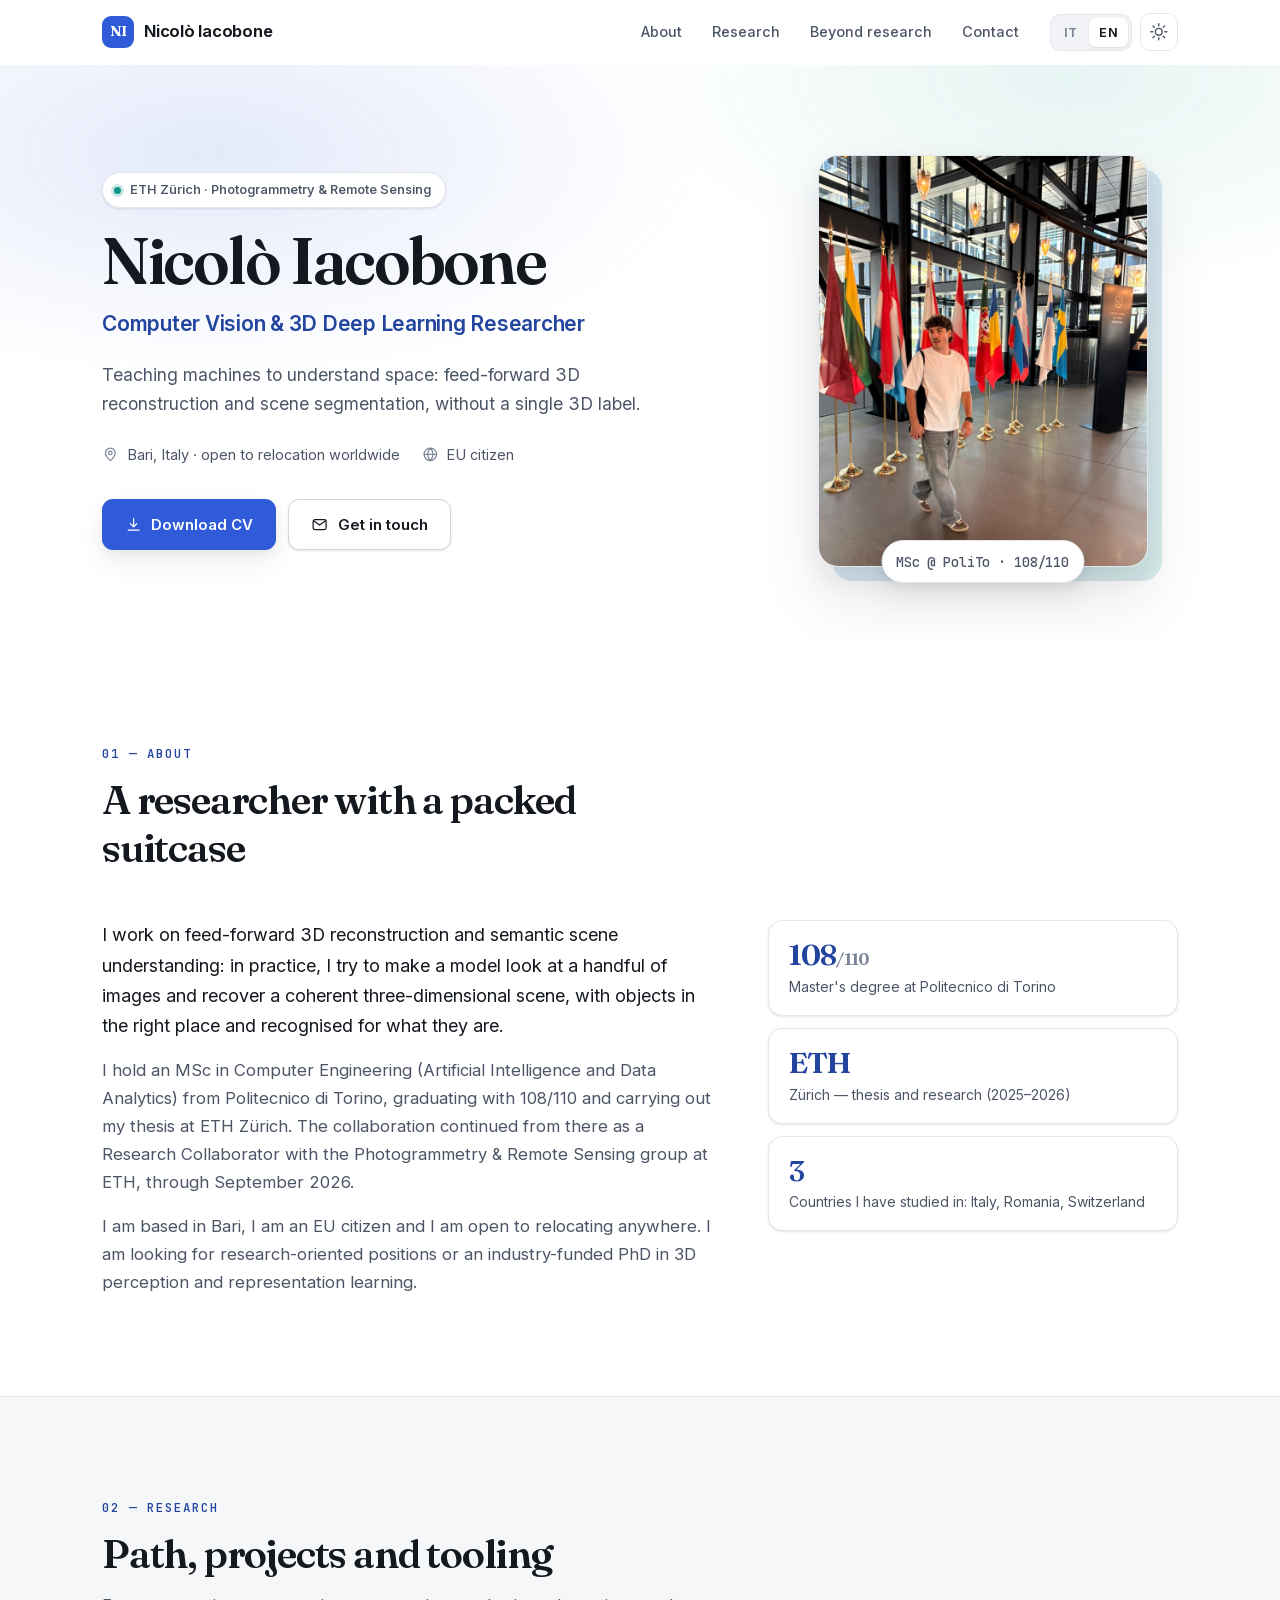
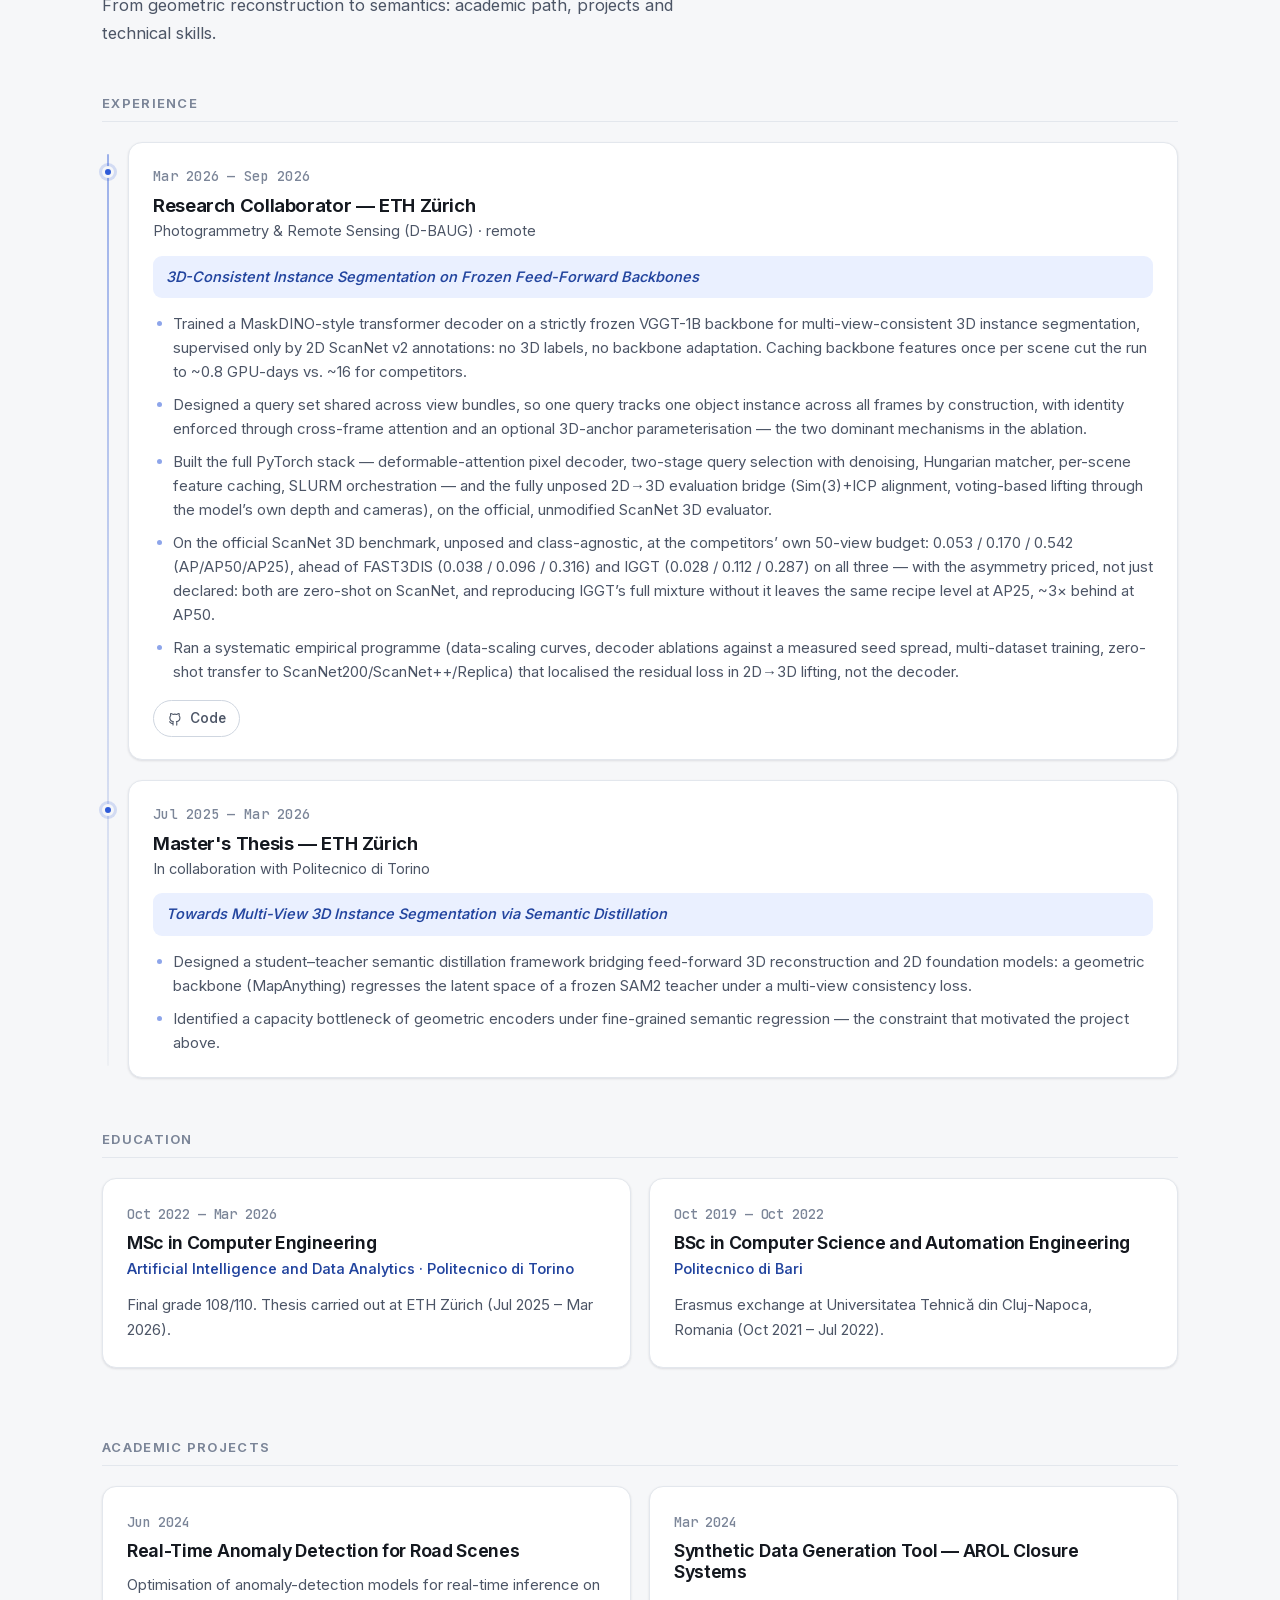
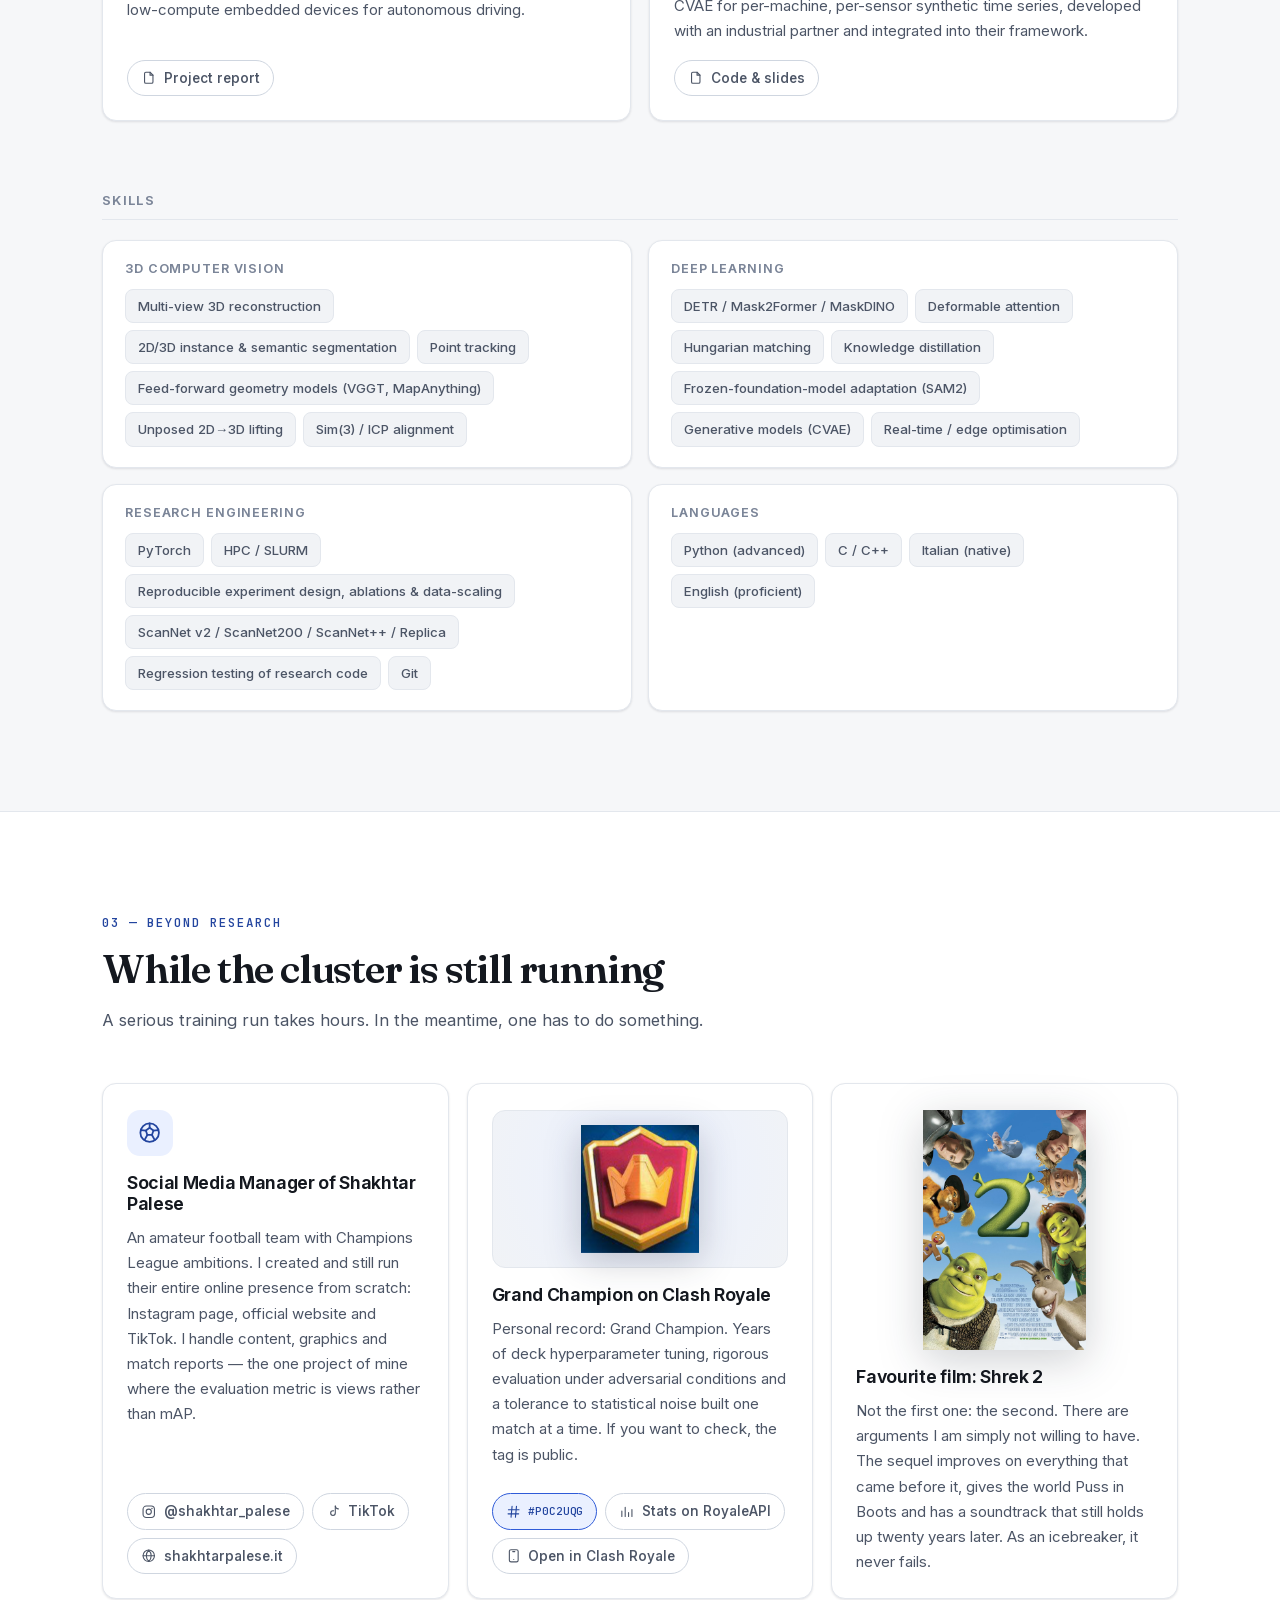
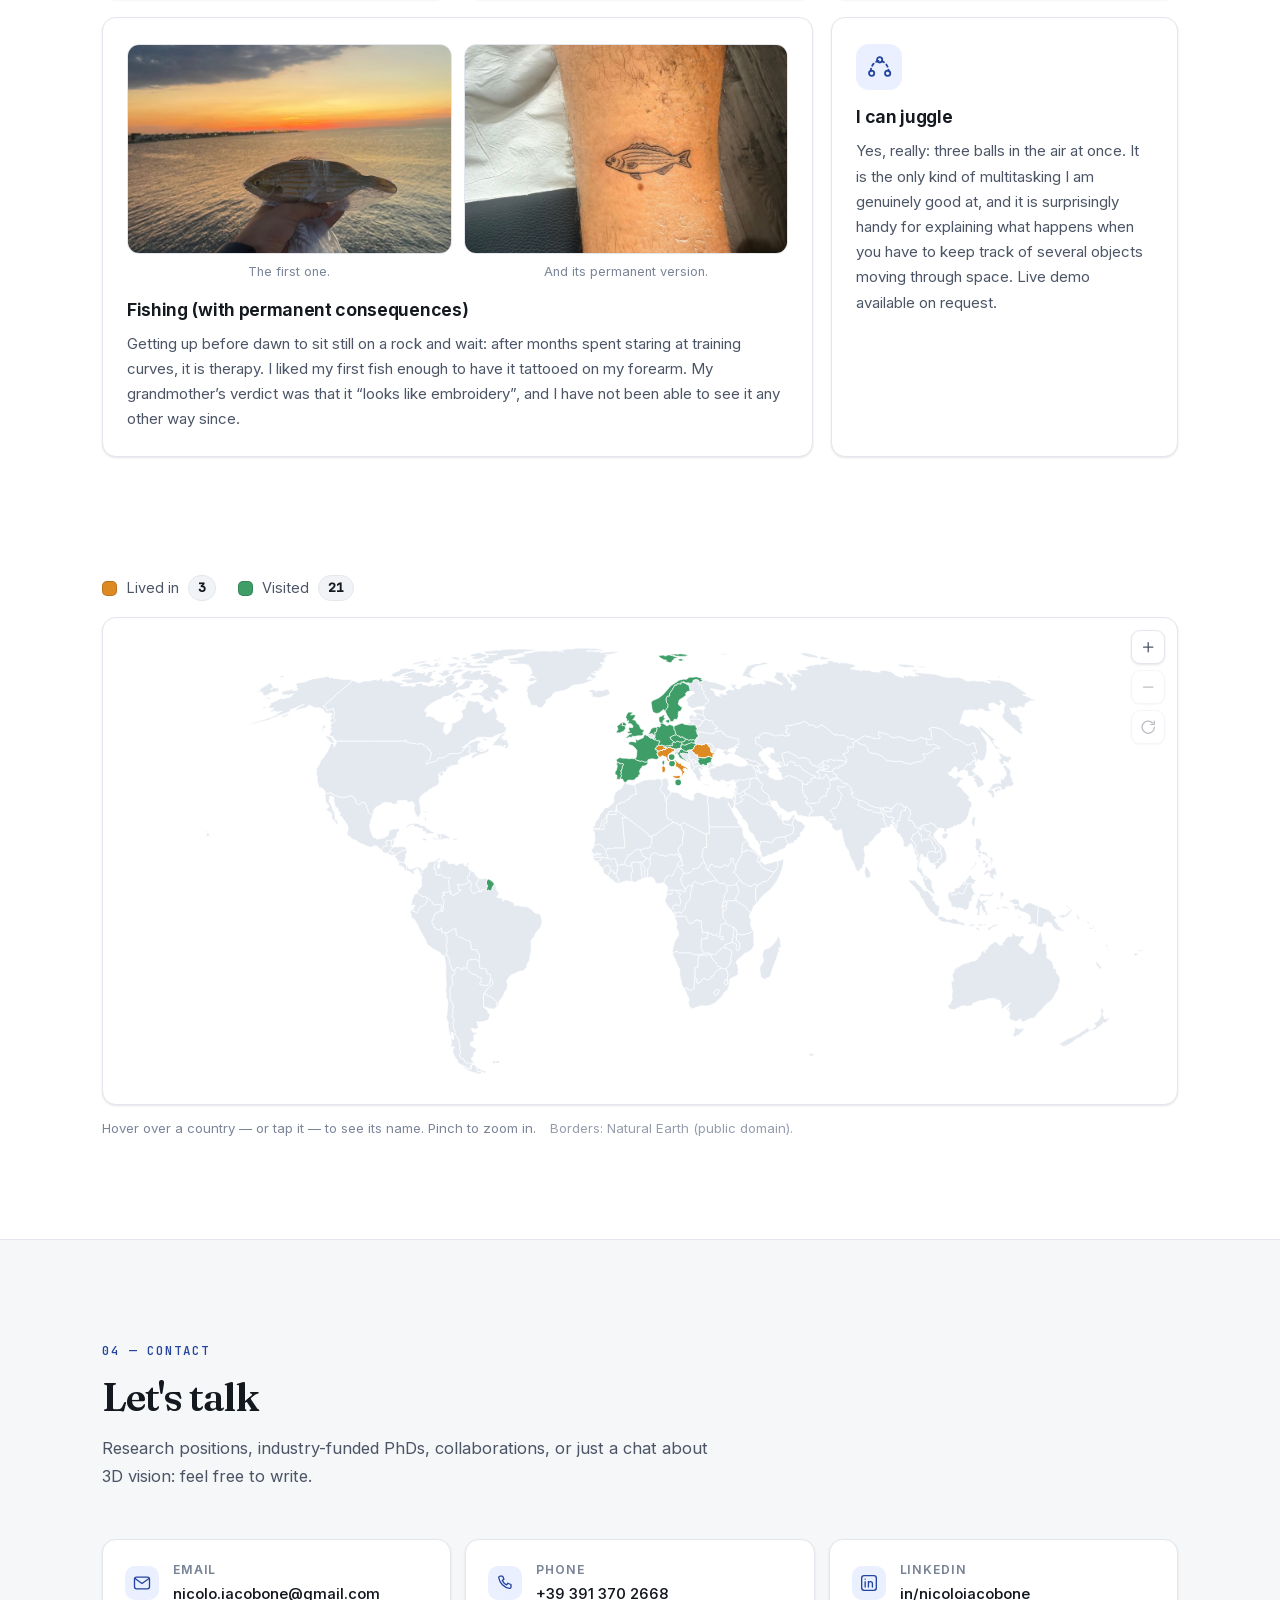
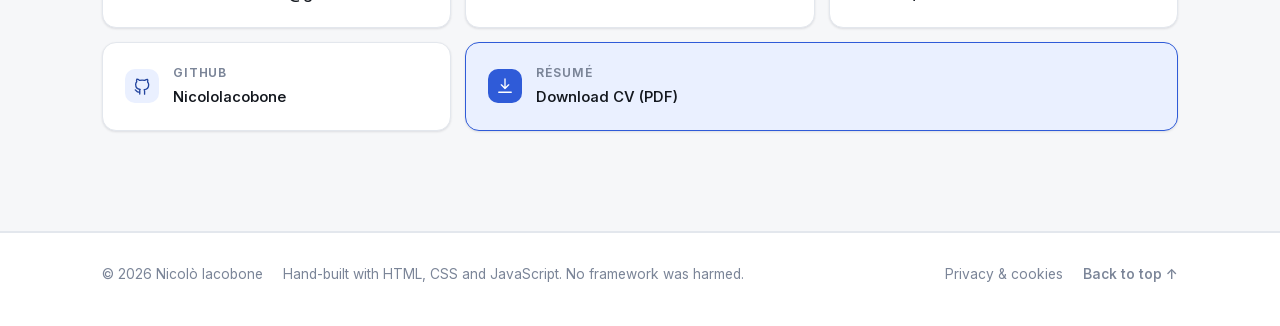
==== commit 4673ca95: "privacy policy e cookie policy rispettate" ====
--- a/index.html
+++ b/index.html
@@ -14,9 +14,8 @@
 <meta property="og:url" content="https://www.nicoloiacobone.it/">
 <link rel="canonical" href="https://www.nicoloiacobone.it/">
 <link rel="icon" href="data:image/svg+xml,<svg xmlns='http://www.w3.org/2000/svg' viewBox='0 0 100 100'><rect width='100' height='100' rx='22' fill='%232f5bd8'/><text x='50' y='69' font-size='58' font-family='Georgia,serif' font-weight='700' fill='white' text-anchor='middle'>NI</text></svg>">
-<link rel="preconnect" href="https://fonts.googleapis.com">
-<link rel="preconnect" href="https://fonts.gstatic.com" crossorigin>
-<link href="https://fonts.googleapis.com/css2?family=Fraunces:opsz,wght@9..144,500;9..144,600;9..144,700&family=Inter:wght@400;500;600;700&family=JetBrains+Mono:wght@500&display=swap" rel="stylesheet">
+<link rel="preload" href="fonts/inter-latin.woff2" as="font" type="font/woff2" crossorigin>
+<link rel="preload" href="fonts/fraunces-latin.woff2" as="font" type="font/woff2" crossorigin>
 <link rel="stylesheet" href="css/style.css">
 <noscript><style>.reveal{opacity:1!important;transform:none!important}</style></noscript>
 <script>
@@ -450,6 +449,7 @@
   <div class="wrap footer__inner">
     <p class="footer__copy">© <span id="year">2026</span> Nicolò Iacobone</p>
     <p class="footer__note" data-i18n="footer.note">Costruito a mano in HTML, CSS e JavaScript. Nessun framework è stato maltrattato.</p>
+    <a class="footer__legal" href="privacy.html" data-i18n="footer.privacy">Privacy e cookie</a>
     <a class="footer__top" href="#hero" data-i18n="footer.top">Torna su ↑</a>
   </div>
 </footer>
--- a/css/style.css
+++ b/css/style.css
@@ -2,6 +2,58 @@
    Nicolò Iacobone — sito personale
    Tema chiaro di default, dark mode via [data-theme="dark"]
    ========================================================= */
+
+/* ---------- Font (self-hosted) ----------
+   Serviti dal sito stesso, non da Google Fonts: nessuna richiesta a terzi
+   e quindi nessun IP dei visitatori trasmesso fuori. Licenza SIL OFL 1.1. */
+@font-face {
+  font-family: "Fraunces";
+  font-style: normal;
+  font-weight: 500 700;
+  font-display: swap;
+  src: url("../fonts/fraunces-latin-ext.woff2") format("woff2");
+  unicode-range: U+0100-02BA, U+02BD-02C5, U+02C7-02CC, U+02CE-02D7, U+02DD-02FF, U+0304, U+0308, U+0329, U+1D00-1DBF, U+1E00-1E9F, U+1EF2-1EFF, U+2020, U+20A0-20AB, U+20AD-20C0, U+2113, U+2C60-2C7F, U+A720-A7FF;
+}
+@font-face {
+  font-family: "Fraunces";
+  font-style: normal;
+  font-weight: 500 700;
+  font-display: swap;
+  src: url("../fonts/fraunces-latin.woff2") format("woff2");
+  unicode-range: U+0000-00FF, U+0131, U+0152-0153, U+02BB-02BC, U+02C6, U+02DA, U+02DC, U+0304, U+0308, U+0329, U+2000-206F, U+20AC, U+2122, U+2191, U+2193, U+2212, U+2215, U+FEFF, U+FFFD;
+}
+@font-face {
+  font-family: "Inter";
+  font-style: normal;
+  font-weight: 400 700;
+  font-display: swap;
+  src: url("../fonts/inter-latin-ext.woff2") format("woff2");
+  unicode-range: U+0100-02BA, U+02BD-02C5, U+02C7-02CC, U+02CE-02D7, U+02DD-02FF, U+0304, U+0308, U+0329, U+1D00-1DBF, U+1E00-1E9F, U+1EF2-1EFF, U+2020, U+20A0-20AB, U+20AD-20C0, U+2113, U+2C60-2C7F, U+A720-A7FF;
+}
+@font-face {
+  font-family: "Inter";
+  font-style: normal;
+  font-weight: 400 700;
+  font-display: swap;
+  src: url("../fonts/inter-latin.woff2") format("woff2");
+  unicode-range: U+0000-00FF, U+0131, U+0152-0153, U+02BB-02BC, U+02C6, U+02DA, U+02DC, U+0304, U+0308, U+0329, U+2000-206F, U+20AC, U+2122, U+2191, U+2193, U+2212, U+2215, U+FEFF, U+FFFD;
+}
+@font-face {
+  font-family: "JetBrains Mono";
+  font-style: normal;
+  font-weight: 500;
+  font-display: swap;
+  src: url("../fonts/jetbrains-mono-latin-ext.woff2") format("woff2");
+  unicode-range: U+0100-02BA, U+02BD-02C5, U+02C7-02CC, U+02CE-02D7, U+02DD-02FF, U+0304, U+0308, U+0329, U+1D00-1DBF, U+1E00-1E9F, U+1EF2-1EFF, U+2020, U+20A0-20AB, U+20AD-20C0, U+2113, U+2C60-2C7F, U+A720-A7FF;
+}
+@font-face {
+  font-family: "JetBrains Mono";
+  font-style: normal;
+  font-weight: 500;
+  font-display: swap;
+  src: url("../fonts/jetbrains-mono-latin.woff2") format("woff2");
+  unicode-range: U+0000-00FF, U+0131, U+0152-0153, U+02BB-02BC, U+02C6, U+02DA, U+02DC, U+0304, U+0308, U+0329, U+2000-206F, U+20AC, U+2122, U+2191, U+2193, U+2212, U+2215, U+FEFF, U+FFFD;
+}
 
 /* ---------- Design tokens (light) ---------- */
 :root {
@@ -515,6 +567,35 @@
 .footer__note { margin-right: auto; }
 .footer__top { text-decoration: none; font-weight: 550; transition: color .18s ease; }
 .footer__top:hover { color: var(--accent-text); }
+.footer__legal { text-decoration: none; transition: color .18s ease; }
+.footer__legal:hover { color: var(--accent-text); text-decoration: underline; }
+
+/* ---------- Pagina privacy ---------- */
+/* Testi lunghi: una versione per lingua nel markup, si mostra quella attiva.
+   Senza JS lang resta "it", quindi si vede comunque l'italiano. */
+html[lang="en"] .only-it, html:not([lang="en"]) .only-en { display: none; }
+
+.legal { max-width: 72ch; }
+.legal__updated { margin-top: 10px; font-size: 13.5px; color: var(--text-faint); }
+.legal h2 {
+  font-family: var(--font-display); font-size: 1.35rem; font-weight: 600;
+  margin: clamp(34px, 5vw, 46px) 0 12px;
+}
+.legal p, .legal li { color: var(--text-soft); }
+.legal p + p, .legal p + ul, .legal ul + p { margin-top: 12px; }
+.legal ul { list-style: disc; padding-left: 1.3em; }
+.legal li + li { margin-top: 6px; }
+.legal strong { color: var(--text); font-weight: 600; }
+.legal a { color: var(--accent-text); text-underline-offset: 2px; }
+.legal code {
+  font-family: var(--font-mono); font-size: .86em;
+  background: var(--bg-inset); border: 1px solid var(--line); border-radius: 6px; padding: 1px 5px;
+}
+.legal__table { overflow-x: auto; margin-block: 14px 18px; }
+.legal table { width: 100%; border-collapse: collapse; font-size: 14.5px; min-width: 520px; }
+.legal th, .legal td { text-align: left; vertical-align: top; padding: 10px 12px; border-bottom: 1px solid var(--line); }
+.legal th { color: var(--text); font-weight: 600; background: var(--bg-alt); }
+.legal td { color: var(--text-soft); }
 
 /* ---------- Card larga: galleria pesca ---------- */
 .card--wide { grid-column: span 2; }
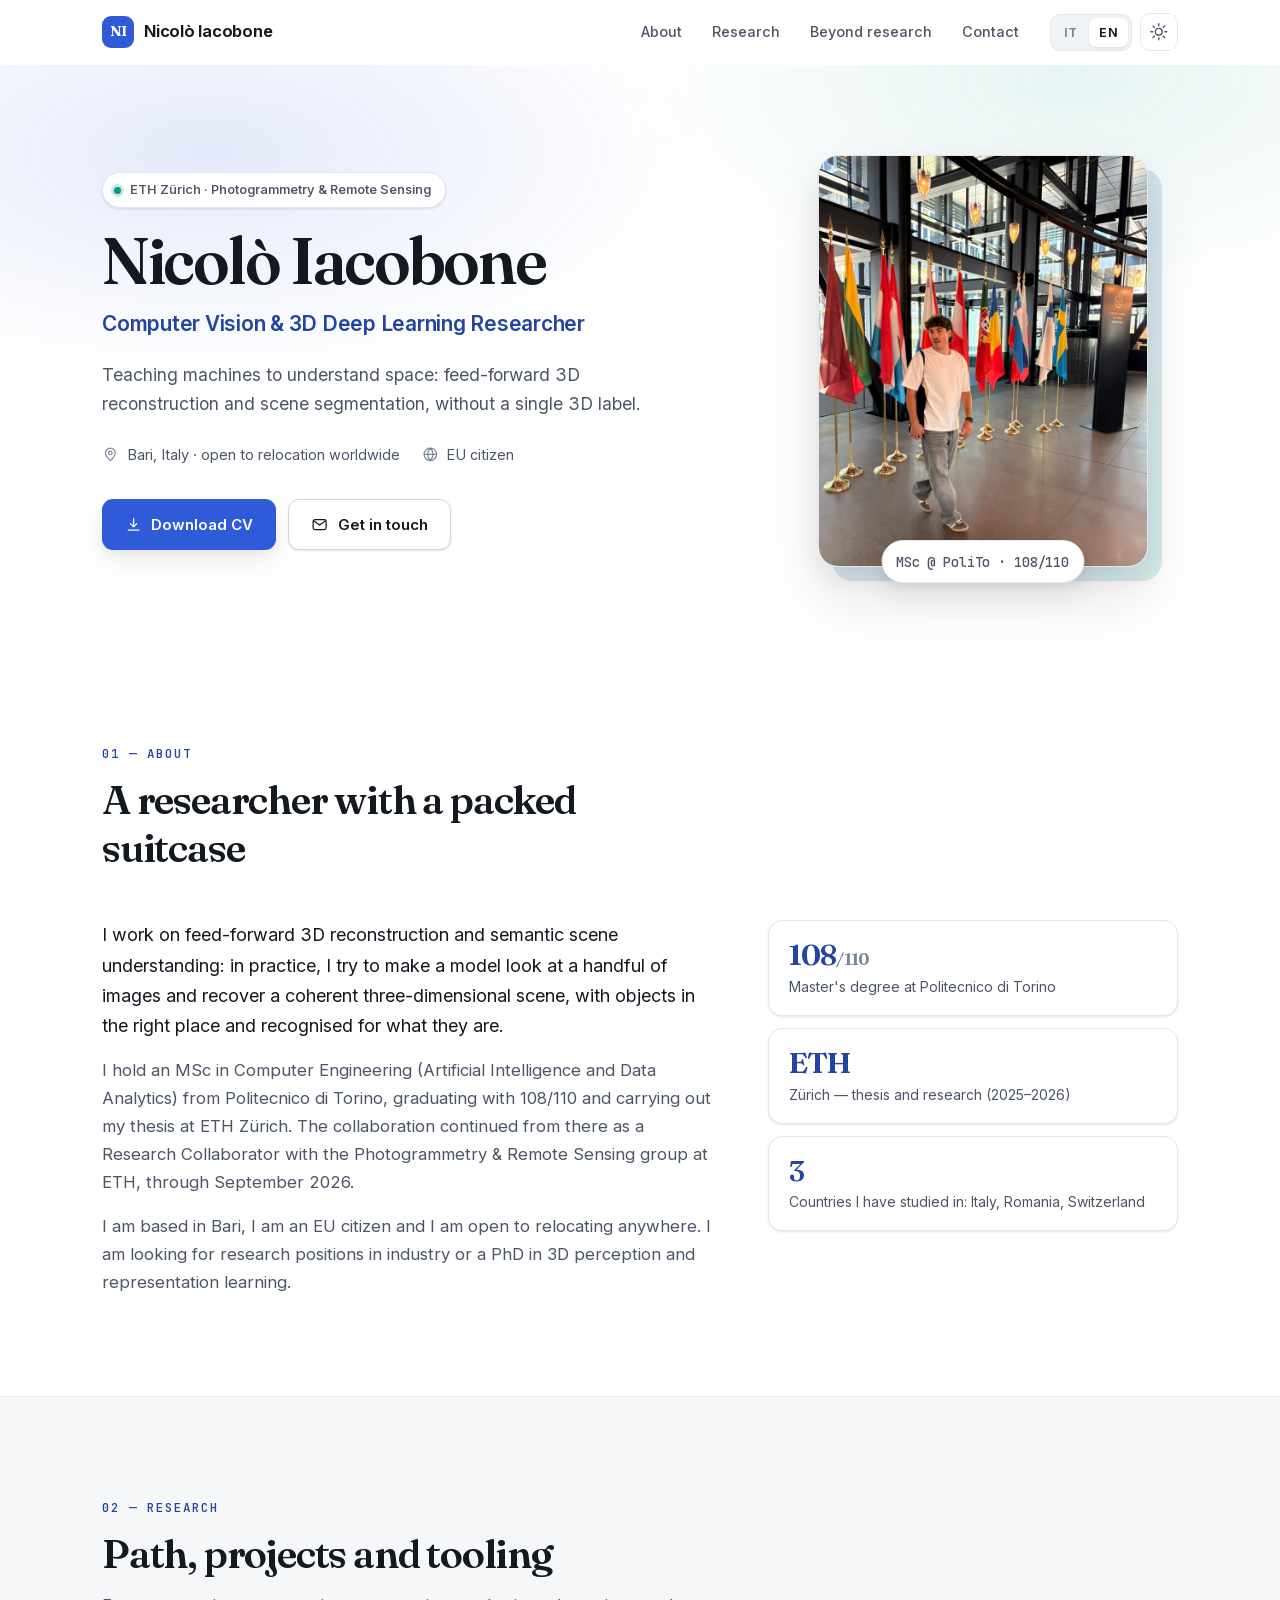
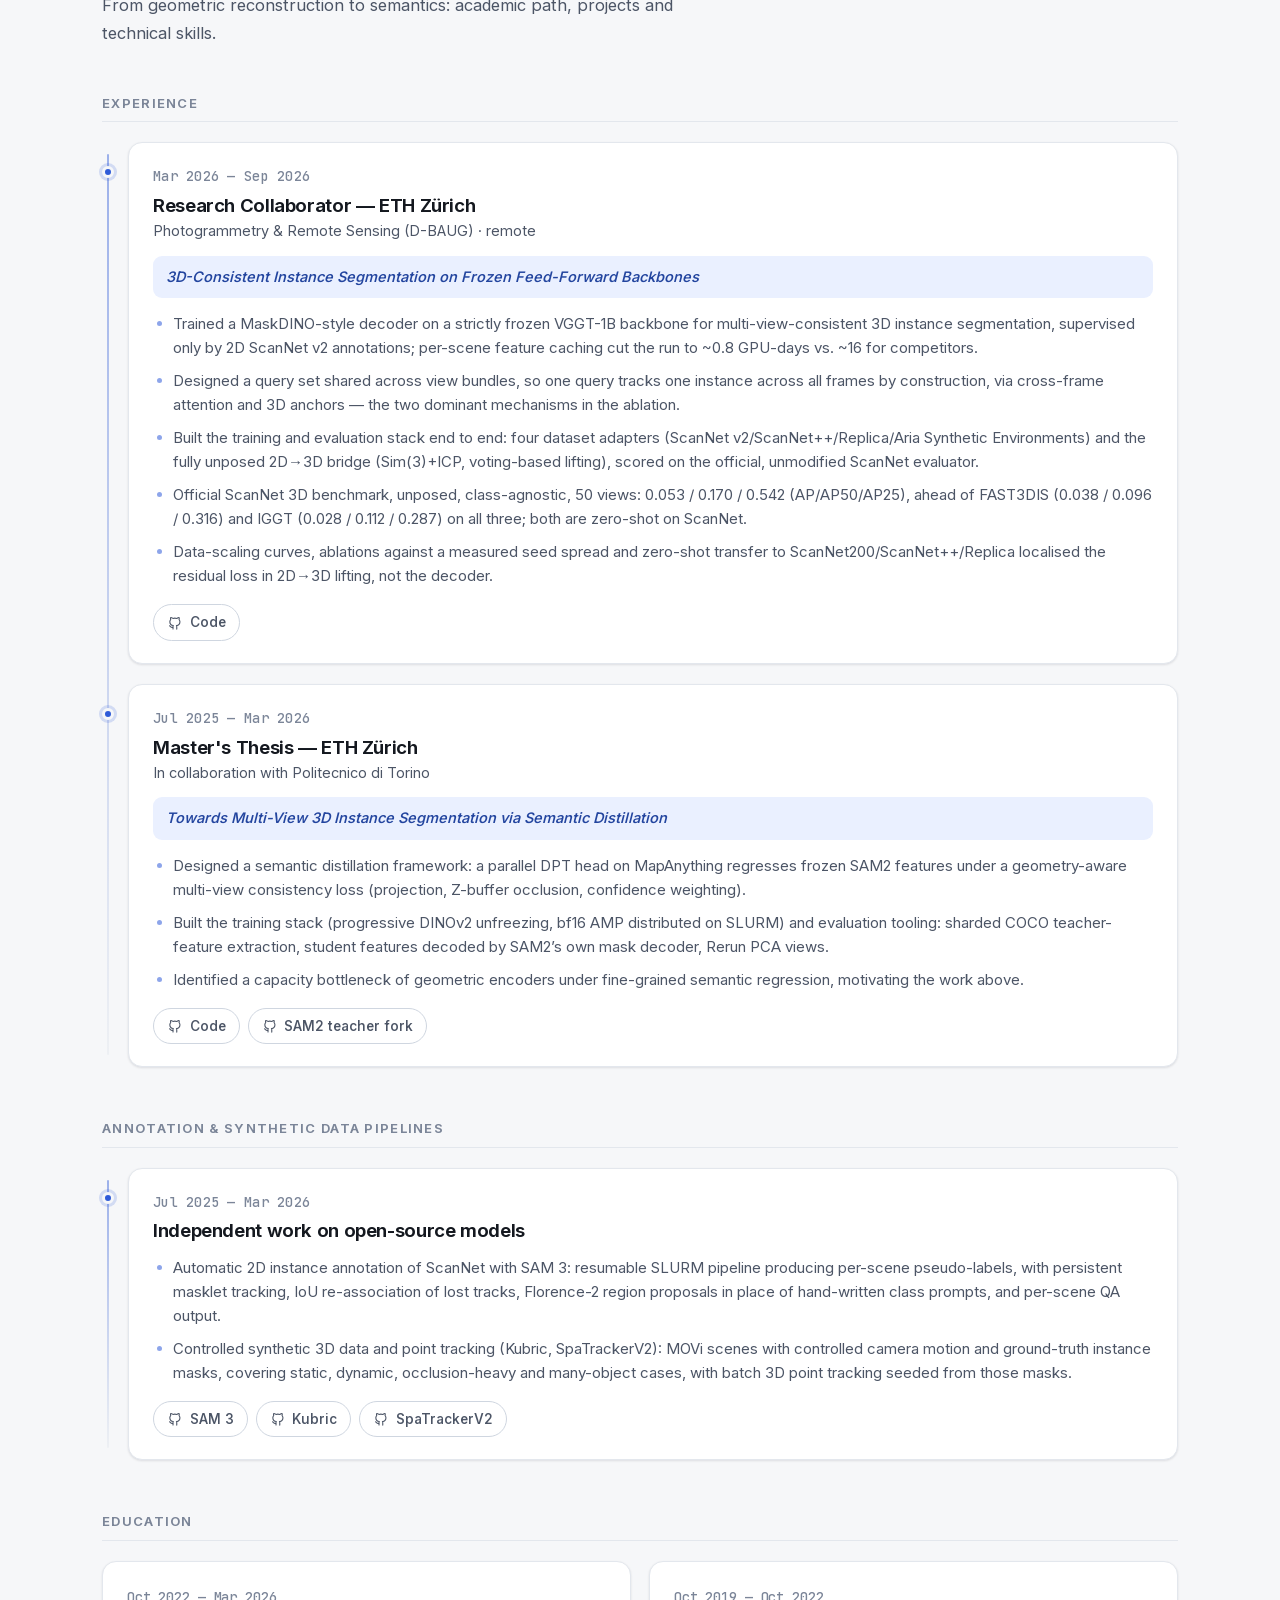
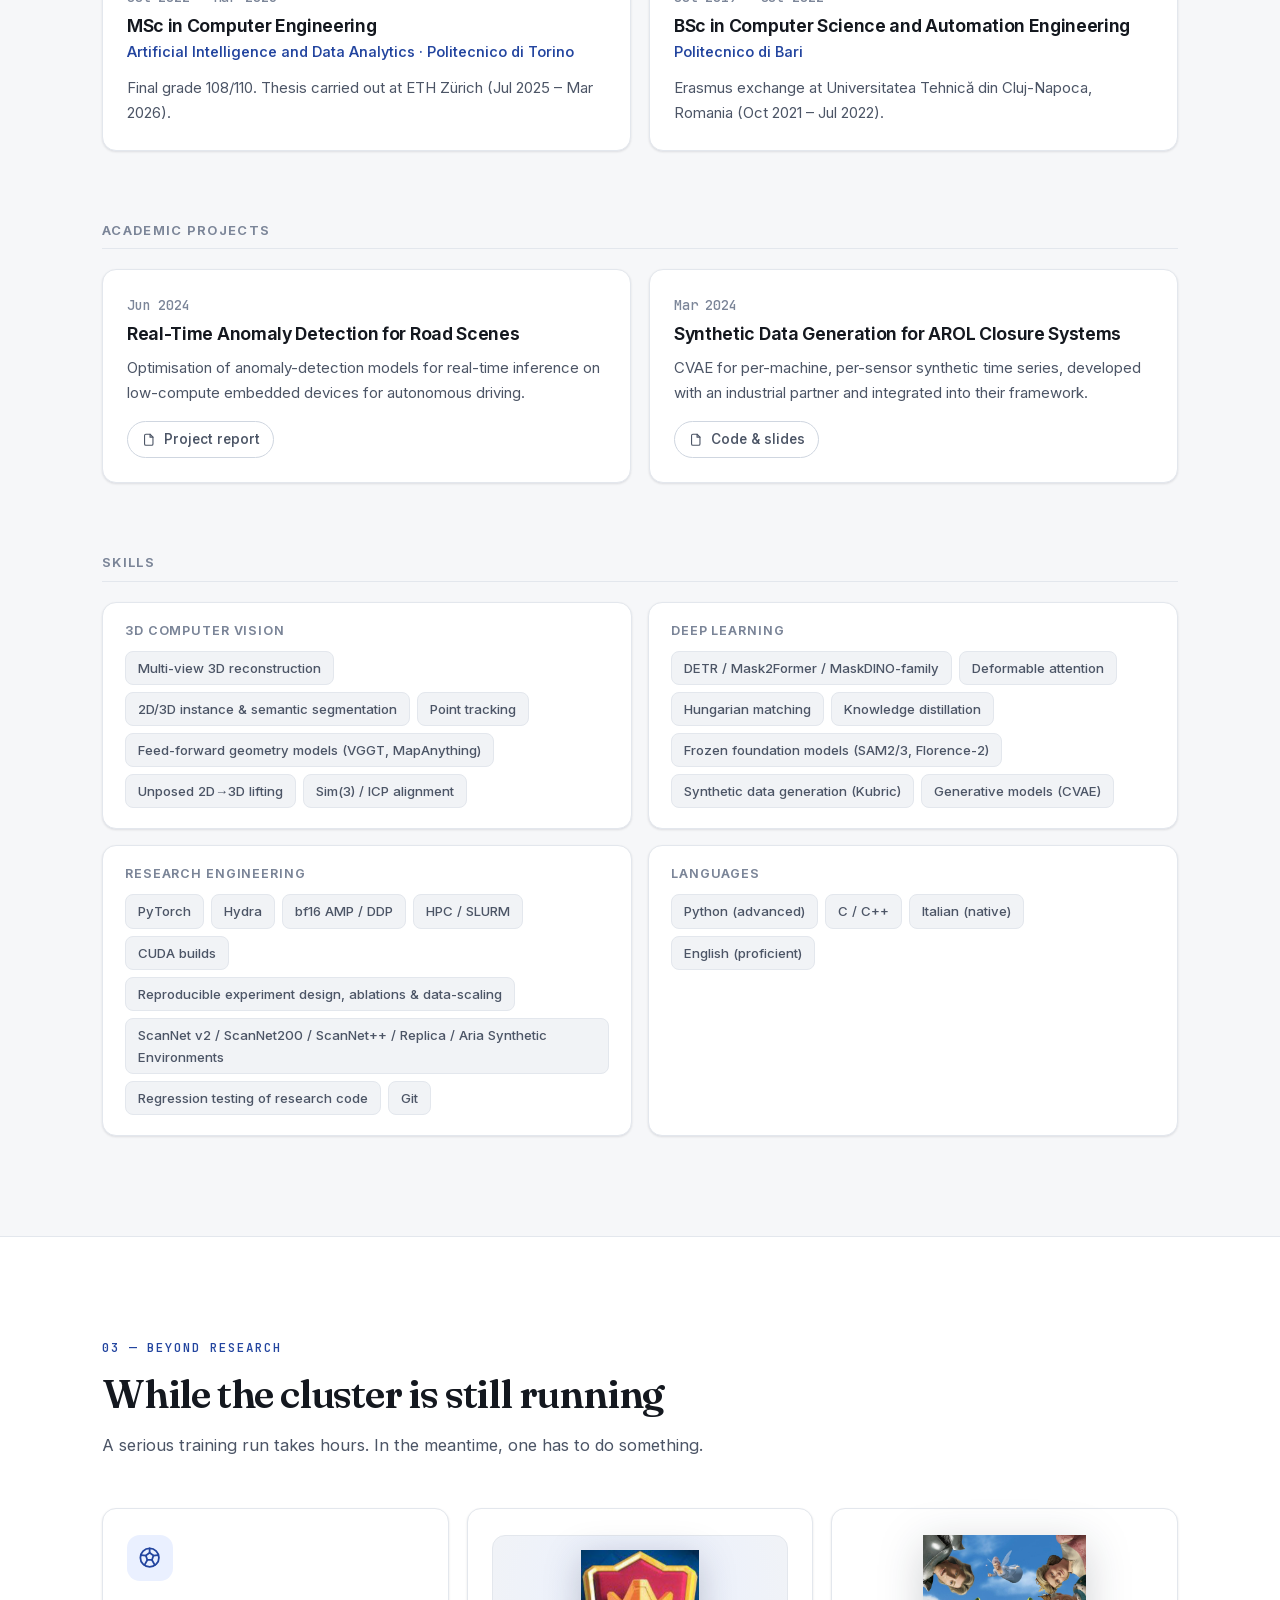
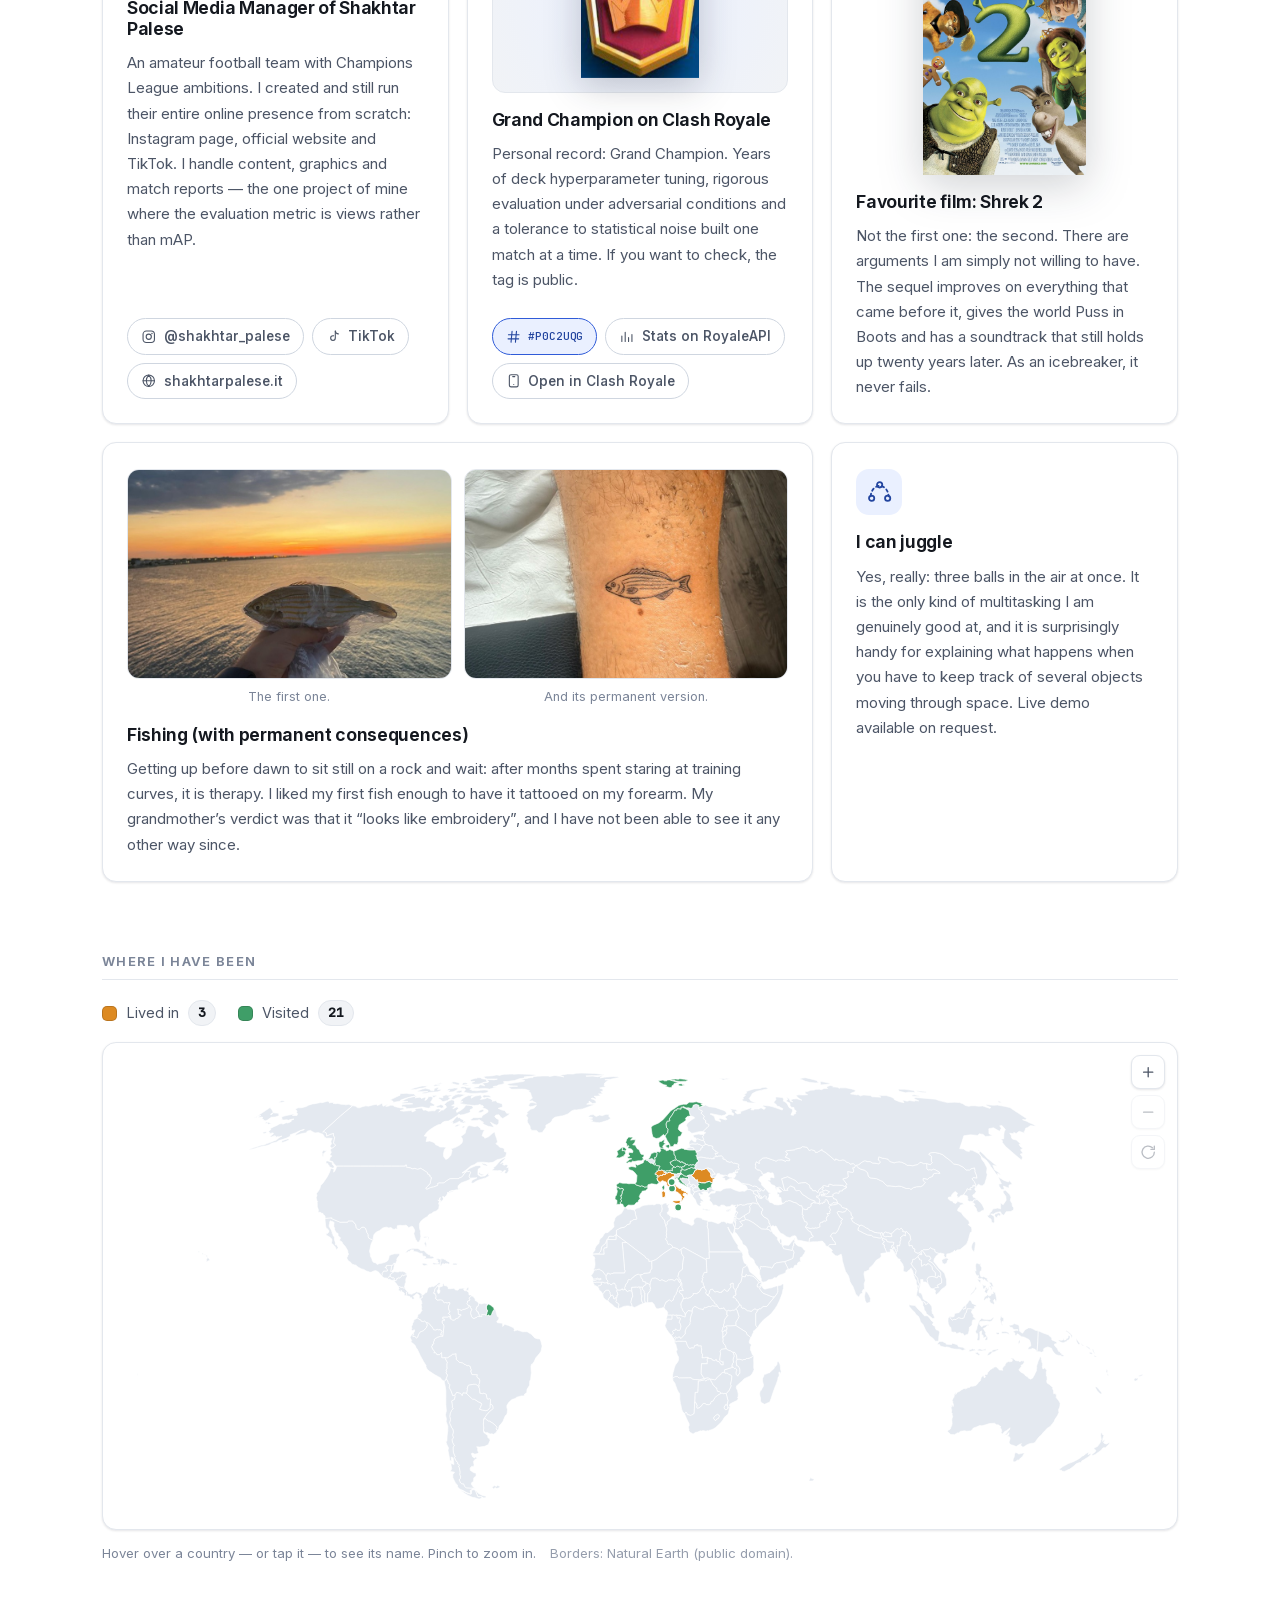
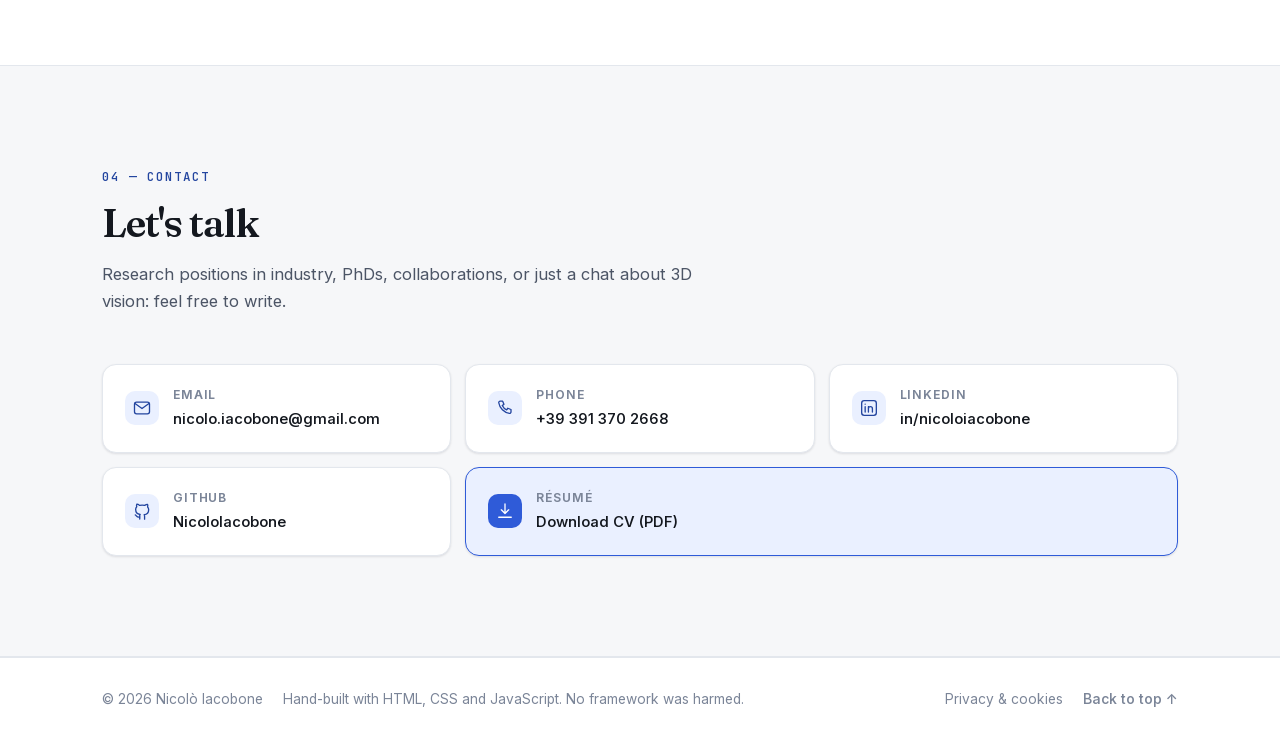
==== commit 2781a04b: "aggiornato sito in base al nuovo CV Co-Authored-By: Claude Opus 5.5 <noreply@anthropic.com>" ====
--- a/index.html
+++ b/index.html
@@ -123,7 +123,7 @@
         <div class="about__prose reveal">
           <p data-i18n="about.p1">Lavoro sulla ricostruzione 3D feed-forward e sulla comprensione semantica delle scene: in pratica, provo a far sì che un modello guardi una manciata di immagini e ne ricavi una scena tridimensionale coerente, con gli oggetti al posto giusto e riconosciuti come tali.</p>
           <p data-i18n="about.p2">Ho conseguito la laurea magistrale in Ingegneria Informatica (Artificial Intelligence and Data Analytics) al Politecnico di Torino con 108/110, svolgendo la tesi all'ETH di Zurigo. Da lì la collaborazione è continuata come Research Collaborator nel gruppo di Photogrammetry &amp; Remote Sensing dell'ETH, fino a settembre 2026.</p>
-          <p data-i18n="about.p3">Vivo a Bari, sono cittadino UE e sono disponibile a trasferirmi ovunque. Cerco posizioni orientate alla ricerca o un dottorato finanziato dall'industria nel campo della percezione 3D e del representation learning.</p>
+          <p data-i18n="about.p3">Vivo a Bari, sono cittadino UE e sono disponibile a trasferirmi ovunque. Cerco posizioni di ricerca in industria o un dottorato nel campo della percezione 3D e del representation learning.</p>
         </div>
 
         <ul class="about__stats reveal" style="--d:100ms">
@@ -163,11 +163,11 @@
             <p class="tl__org" data-i18n="research.exp1Org">Photogrammetry &amp; Remote Sensing (D-BAUG) · da remoto</p>
             <p class="tl__topic" data-i18n="research.exp1Topic">3D-Consistent Instance Segmentation on Frozen Feed-Forward Backbones</p>
             <ul class="tl__list">
-              <li data-i18n="research.exp1b1">Decoder transformer in stile MaskDINO addestrato su un backbone VGGT-1B completamente congelato, per segmentazione di istanze 3D coerente tra viste: solo annotazioni 2D di ScanNet v2, nessuna etichetta 3D. Il caching delle feature del backbone una volta per scena ha ridotto il run a ~0,8 GPU-day contro i ~16 dei competitor.</li>
-              <li data-i18n="research.exp1b2">Set di query condiviso tra i bundle di viste: per costruzione una query segue una singola istanza attraverso tutti i frame, con identità garantita da cross-frame attention e parametrizzazione 3D opzionale — i due meccanismi dominanti nell'ablation.</li>
-              <li data-i18n="research.exp1b3">Stack PyTorch completo — pixel decoder con deformable attention, selezione delle query a due stadi con denoising, matcher ungherese, caching delle feature per scena, orchestrazione SLURM — e il bridge di valutazione 2D→3D completamente unposed (allineamento Sim(3)+ICP, lifting delle maschere per voto sulla base di depth e camere predette dal modello), sull'evaluator ufficiale e non modificato di ScanNet 3D.</li>
-              <li data-i18n="research.exp1b4">Sul benchmark ufficiale ScanNet 3D, in setting unposed e class-agnostic, con lo stesso budget di 50 viste dei competitor: 0,053 / 0,170 / 0,542 (AP/AP50/AP25), davanti a FAST3DIS (0,038 / 0,096 / 0,316) e IGGT (0,028 / 0,112 / 0,287) su tutte e tre le metriche — asimmetria quantificata, non solo dichiarata: entrambi i confronti sono zero-shot su ScanNet, e riproducendo la mixture completa di IGGT senza IGGT si resta alla pari su AP25 e ~3× indietro su AP50.</li>
-              <li data-i18n="research.exp1b5">Programma sperimentale sistematico (curve di data scaling, ablazioni del decoder confrontate con la varianza tra seed, training multi-dataset, transfer zero-shot su ScanNet200/ScanNet++/Replica) che ha localizzato la perdita residua nel lifting 2D→3D, non nel decoder.</li>
+              <li data-i18n="research.exp1b1">Decoder in stile MaskDINO addestrato su un backbone VGGT-1B rigorosamente congelato, per segmentazione di istanze 3D coerente tra viste, con supervisione solo dalle annotazioni 2D di ScanNet v2. Il caching delle feature per scena ha ridotto il run a ~0,8 GPU-day contro i ~16 dei competitor.</li>
+              <li data-i18n="research.exp1b2">Set di query condiviso tra i bundle di viste: per costruzione una query segue una singola istanza attraverso tutti i frame, grazie a cross-frame attention e ancore 3D — i due meccanismi dominanti nell'ablation.</li>
+              <li data-i18n="research.exp1b3">Stack di training e valutazione costruito end to end: quattro adapter per i dataset (ScanNet v2, ScanNet++, Replica, Aria Synthetic Environments) e il bridge 2D→3D completamente unposed (Sim(3)+ICP, lifting delle maschere per voto), valutato con l'evaluator ufficiale e non modificato di ScanNet.</li>
+              <li data-i18n="research.exp1b4">Sul benchmark ufficiale ScanNet 3D, unposed, class-agnostic, 50 viste: 0,053 / 0,170 / 0,542 (AP/AP50/AP25), davanti a FAST3DIS (0,038 / 0,096 / 0,316) e IGGT (0,028 / 0,112 / 0,287) su tutte e tre le metriche; entrambi i confronti sono zero-shot su ScanNet.</li>
+              <li data-i18n="research.exp1b5">Curve di data scaling, ablazioni confrontate con la varianza misurata tra seed e transfer zero-shot su ScanNet200/ScanNet++/Replica hanno localizzato la perdita residua nel lifting 2D→3D, non nel decoder.</li>
             </ul>
             <p class="tl__links">
               <a class="linkpill" href="https://github.com/NicoloIacobone/vggt" target="_blank" rel="noopener">
@@ -186,9 +186,49 @@
             <p class="tl__org" data-i18n="research.exp2Org">In collaborazione con il Politecnico di Torino</p>
             <p class="tl__topic" data-i18n="research.exp2Topic">Towards Multi-View 3D Instance Segmentation via Semantic Distillation</p>
             <ul class="tl__list">
-              <li data-i18n="research.exp2b1">Framework student–teacher di distillazione semantica che collega ricostruzione 3D feed-forward e foundation model 2D: un backbone geometrico (MapAnything) regredisce lo spazio latente di un teacher SAM2 congelato, sotto una loss di consistenza multi-vista.</li>
-              <li data-i18n="research.exp2b2">Individuato un collo di bottiglia di capacità degli encoder geometrici nella regressione semantica fine-grained: il vincolo da cui è nato il progetto successivo.</li>
+              <li data-i18n="research.exp2b1">Framework di distillazione semantica: una testa DPT parallela su MapAnything regredisce le feature di un SAM2 congelato, sotto una loss di consistenza multi-vista geometry-aware (proiezione, occlusione via Z-buffer, pesatura per confidenza).</li>
+              <li data-i18n="research.exp2b2">Stack di training (unfreezing progressivo di DINOv2, bf16 AMP distribuito su SLURM) e strumenti di valutazione: estrazione shardata delle feature del teacher su COCO, feature dello student decodificate dal mask decoder di SAM2 stesso, visualizzazioni PCA con Rerun.</li>
+              <li data-i18n="research.exp2b3">Individuato un collo di bottiglia di capacità degli encoder geometrici nella regressione semantica fine-grained: il vincolo da cui è nato il progetto successivo.</li>
             </ul>
+            <p class="tl__links">
+              <a class="linkpill" href="https://github.com/NicoloIacobone/map-anything" target="_blank" rel="noopener">
+                <svg class="icon" viewBox="0 0 24 24" aria-hidden="true"><path d="M9.5 19.2c-4 1.2-4-2.1-5.6-2.5m11.2 5.1v-3.2c0-.9.1-1.6-.5-2.2 2.8-.3 5.4-1.4 5.4-6a4.6 4.6 0 0 0-1.3-3.2 4.3 4.3 0 0 0-.1-3.2s-1-.3-3.4 1.3a11.6 11.6 0 0 0-6 0C6.8 3.5 5.8 3.8 5.8 3.8a4.3 4.3 0 0 0-.1 3.2 4.6 4.6 0 0 0-1.3 3.3c0 4.5 2.6 5.6 5.4 5.9-.4.4-.6.9-.5 1.5v3.9"/></svg>
+                <span data-i18n="research.codeLink">Codice</span>
+              </a>
+              <a class="linkpill" href="https://github.com/NicoloIacobone/sam2" target="_blank" rel="noopener">
+                <svg class="icon" viewBox="0 0 24 24" aria-hidden="true"><path d="M9.5 19.2c-4 1.2-4-2.1-5.6-2.5m11.2 5.1v-3.2c0-.9.1-1.6-.5-2.2 2.8-.3 5.4-1.4 5.4-6a4.6 4.6 0 0 0-1.3-3.2 4.3 4.3 0 0 0-.1-3.2s-1-.3-3.4 1.3a11.6 11.6 0 0 0-6 0C6.8 3.5 5.8 3.8 5.8 3.8a4.3 4.3 0 0 0-.1 3.2 4.6 4.6 0 0 0-1.3 3.3c0 4.5 2.6 5.6 5.4 5.9-.4.4-.6.9-.5 1.5v3.9"/></svg>
+                <span data-i18n="research.teacherLink">Fork del teacher SAM2</span>
+              </a>
+            </p>
+          </div>
+        </li>
+      </ol>
+
+      <h3 class="subhead reveal" data-i18n="research.pipeTitle">Pipeline di annotazione e dati sintetici</h3>
+      <ol class="timeline">
+        <li class="tl reveal">
+          <div class="tl__marker" aria-hidden="true"></div>
+          <div class="tl__card">
+            <p class="tl__date mono" data-i18n="research.exp3Date">Lug 2025 — Mar 2026</p>
+            <h4 class="tl__role" data-i18n="research.exp3Role">Lavoro indipendente su modelli open-source</h4>
+            <ul class="tl__list">
+              <li data-i18n="research.exp3b1">Annotazione automatica di istanze 2D su ScanNet con SAM 3: pipeline SLURM riprendibile che produce pseudo-label per scena, con tracking persistente delle masklet, riassociazione via IoU delle tracce perse, region proposal di Florence-2 al posto di prompt di classe scritti a mano e report di QA per scena.</li>
+              <li data-i18n="research.exp3b2">Dati 3D sintetici controllati e point tracking (Kubric, SpaTrackerV2): scene MOVi con moto della camera controllato e maschere di istanza ground-truth, su casi statici, dinamici, con molte occlusioni e con molti oggetti, e tracking 3D di punti in batch inizializzato da quelle maschere.</li>
+            </ul>
+            <p class="tl__links">
+              <a class="linkpill" href="https://github.com/NicoloIacobone/sam3" target="_blank" rel="noopener">
+                <svg class="icon" viewBox="0 0 24 24" aria-hidden="true"><path d="M9.5 19.2c-4 1.2-4-2.1-5.6-2.5m11.2 5.1v-3.2c0-.9.1-1.6-.5-2.2 2.8-.3 5.4-1.4 5.4-6a4.6 4.6 0 0 0-1.3-3.2 4.3 4.3 0 0 0-.1-3.2s-1-.3-3.4 1.3a11.6 11.6 0 0 0-6 0C6.8 3.5 5.8 3.8 5.8 3.8a4.3 4.3 0 0 0-.1 3.2 4.6 4.6 0 0 0-1.3 3.3c0 4.5 2.6 5.6 5.4 5.9-.4.4-.6.9-.5 1.5v3.9"/></svg>
+                <span>SAM 3</span>
+              </a>
+              <a class="linkpill" href="https://github.com/NicoloIacobone/kubric" target="_blank" rel="noopener">
+                <svg class="icon" viewBox="0 0 24 24" aria-hidden="true"><path d="M9.5 19.2c-4 1.2-4-2.1-5.6-2.5m11.2 5.1v-3.2c0-.9.1-1.6-.5-2.2 2.8-.3 5.4-1.4 5.4-6a4.6 4.6 0 0 0-1.3-3.2 4.3 4.3 0 0 0-.1-3.2s-1-.3-3.4 1.3a11.6 11.6 0 0 0-6 0C6.8 3.5 5.8 3.8 5.8 3.8a4.3 4.3 0 0 0-.1 3.2 4.6 4.6 0 0 0-1.3 3.3c0 4.5 2.6 5.6 5.4 5.9-.4.4-.6.9-.5 1.5v3.9"/></svg>
+                <span>Kubric</span>
+              </a>
+              <a class="linkpill" href="https://github.com/NicoloIacobone/SpaTrackerV2" target="_blank" rel="noopener">
+                <svg class="icon" viewBox="0 0 24 24" aria-hidden="true"><path d="M9.5 19.2c-4 1.2-4-2.1-5.6-2.5m11.2 5.1v-3.2c0-.9.1-1.6-.5-2.2 2.8-.3 5.4-1.4 5.4-6a4.6 4.6 0 0 0-1.3-3.2 4.3 4.3 0 0 0-.1-3.2s-1-.3-3.4 1.3a11.6 11.6 0 0 0-6 0C6.8 3.5 5.8 3.8 5.8 3.8a4.3 4.3 0 0 0-.1 3.2 4.6 4.6 0 0 0-1.3 3.3c0 4.5 2.6 5.6 5.4 5.9-.4.4-.6.9-.5 1.5v3.9"/></svg>
+                <span>SpaTrackerV2</span>
+              </a>
+            </p>
           </div>
         </li>
       </ol>
@@ -224,7 +264,7 @@
         </article>
         <article class="card reveal" style="--d:80ms">
           <p class="card__date mono" data-i18n="research.proj2Date">Mar 2024</p>
-          <h4 class="card__title" data-i18n="research.proj2Title">Synthetic Data Generation Tool — AROL Closure Systems</h4>
+          <h4 class="card__title" data-i18n="research.proj2Title">Synthetic Data Generation for AROL Closure Systems</h4>
           <p class="card__body" data-i18n="research.proj2Body">CVAE per la generazione di serie temporali sintetiche per singola macchina e singolo sensore, sviluppato con un partner industriale e integrato nel loro framework.</p>
           <p class="card__links">
             <a class="linkpill" href="https://drive.google.com/file/d/18t7iJR29Zm_ZYkMmakUAWJrKhrvQKdWT/view?usp=sharing" target="_blank" rel="noopener">
@@ -246,13 +286,13 @@
         <div class="skillgroup reveal" style="--d:60ms">
           <h4 class="skillgroup__name" data-i18n="research.sk2">Deep Learning</h4>
           <ul class="tags">
-            <li>DETR / Mask2Former / MaskDINO</li><li>Deformable attention</li><li>Hungarian matching</li><li data-i18n="research.sk2t4">Knowledge distillation</li><li data-i18n="research.sk2t5">Adattamento di foundation model congelati (SAM2)</li><li data-i18n="research.sk2t6">Modelli generativi (CVAE)</li><li data-i18n="research.sk2t7">Ottimizzazione real-time / edge</li>
+            <li>DETR / Mask2Former / MaskDINO-family</li><li>Deformable attention</li><li>Hungarian matching</li><li data-i18n="research.sk2t4">Knowledge distillation</li><li data-i18n="research.sk2t5">Foundation model congelati (SAM2/3, Florence-2)</li><li data-i18n="research.sk2t7">Generazione di dati sintetici (Kubric)</li><li data-i18n="research.sk2t6">Modelli generativi (CVAE)</li>
           </ul>
         </div>
         <div class="skillgroup reveal" style="--d:120ms">
           <h4 class="skillgroup__name" data-i18n="research.sk3">Research Engineering</h4>
           <ul class="tags">
-            <li>PyTorch</li><li>HPC / SLURM</li><li data-i18n="research.sk3t3">Design sperimentale riproducibile, ablazioni e data-scaling</li><li>ScanNet v2 / ScanNet200 / ScanNet++ / Replica</li><li data-i18n="research.sk3t5">Regression testing di codice di ricerca</li><li>Git</li>
+            <li>PyTorch</li><li>Hydra</li><li>bf16 AMP / DDP</li><li>HPC / SLURM</li><li data-i18n="research.sk3t7">Build CUDA</li><li data-i18n="research.sk3t3">Design sperimentale riproducibile, ablazioni e data-scaling</li><li>ScanNet v2 / ScanNet200 / ScanNet++ / Replica / Aria Synthetic Environments</li><li data-i18n="research.sk3t5">Regression testing di codice di ricerca</li><li>Git</li>
           </ul>
         </div>
         <div class="skillgroup reveal" style="--d:180ms">
@@ -411,7 +451,7 @@
       <header class="section__head reveal">
         <p class="section__kicker" data-i18n="contact.kicker">04 — Contatti</p>
         <h2 class="section__title" data-i18n="contact.title">Parliamone</h2>
-        <p class="section__lead" data-i18n="contact.lead">Posizioni di ricerca, dottorati finanziati dall'industria, collaborazioni o semplicemente due parole sulla visione 3D: scrivetemi pure.</p>
+        <p class="section__lead" data-i18n="contact.lead">Posizioni di ricerca in industria, dottorati, collaborazioni o semplicemente due parole sulla visione 3D: scrivetemi pure.</p>
       </header>
 
       <div class="contact__grid">
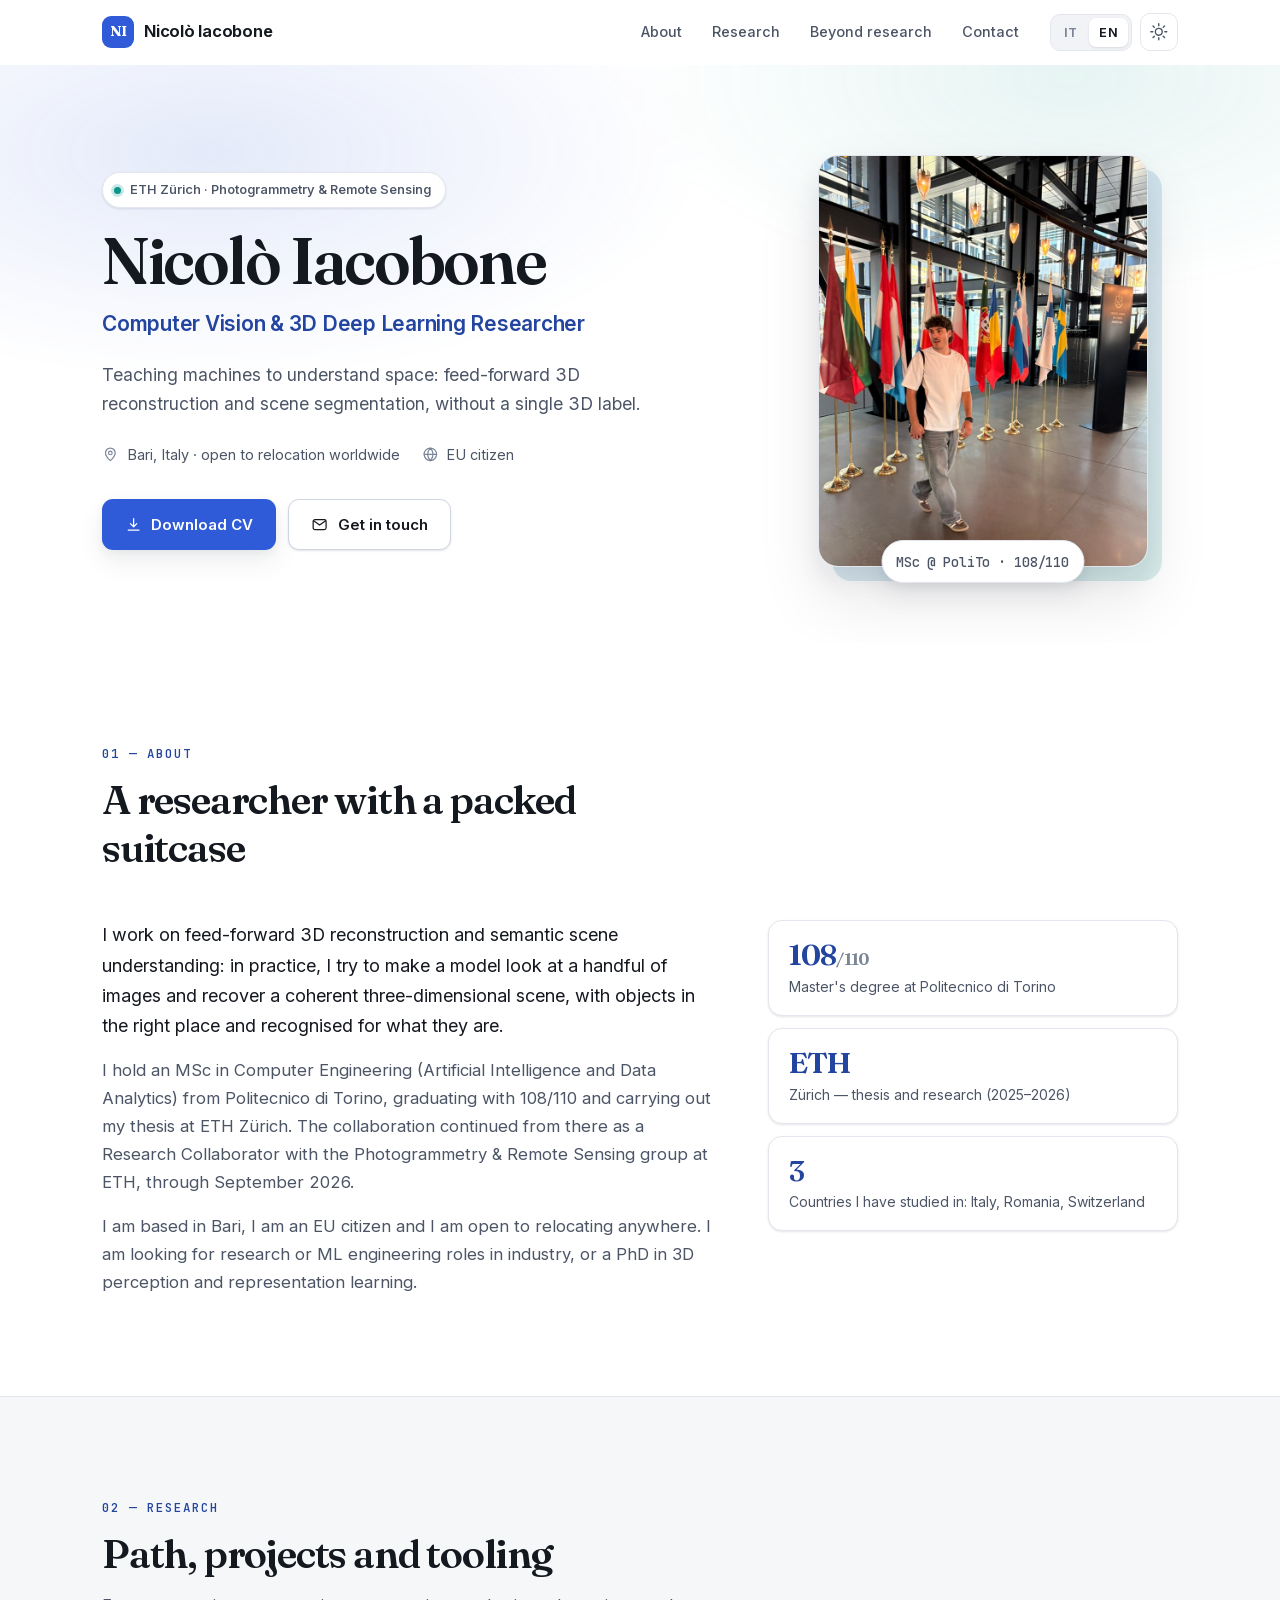
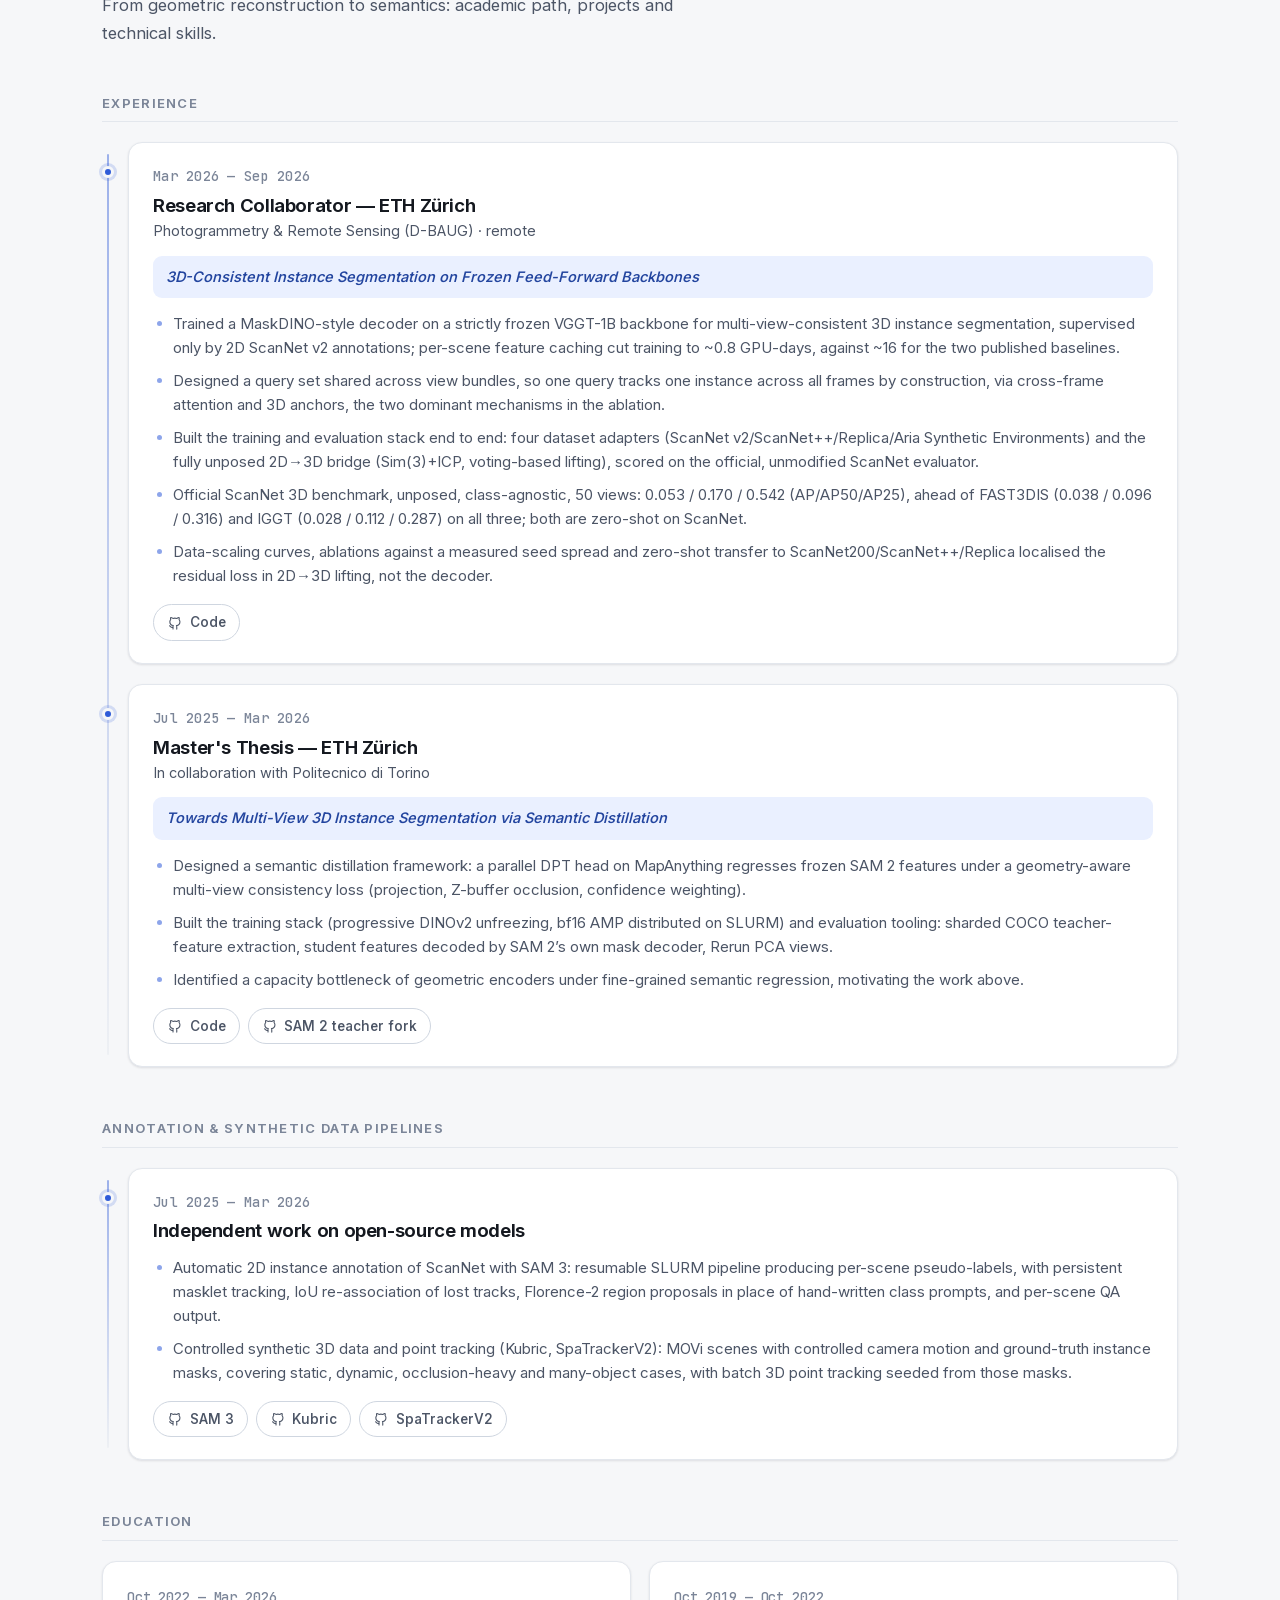
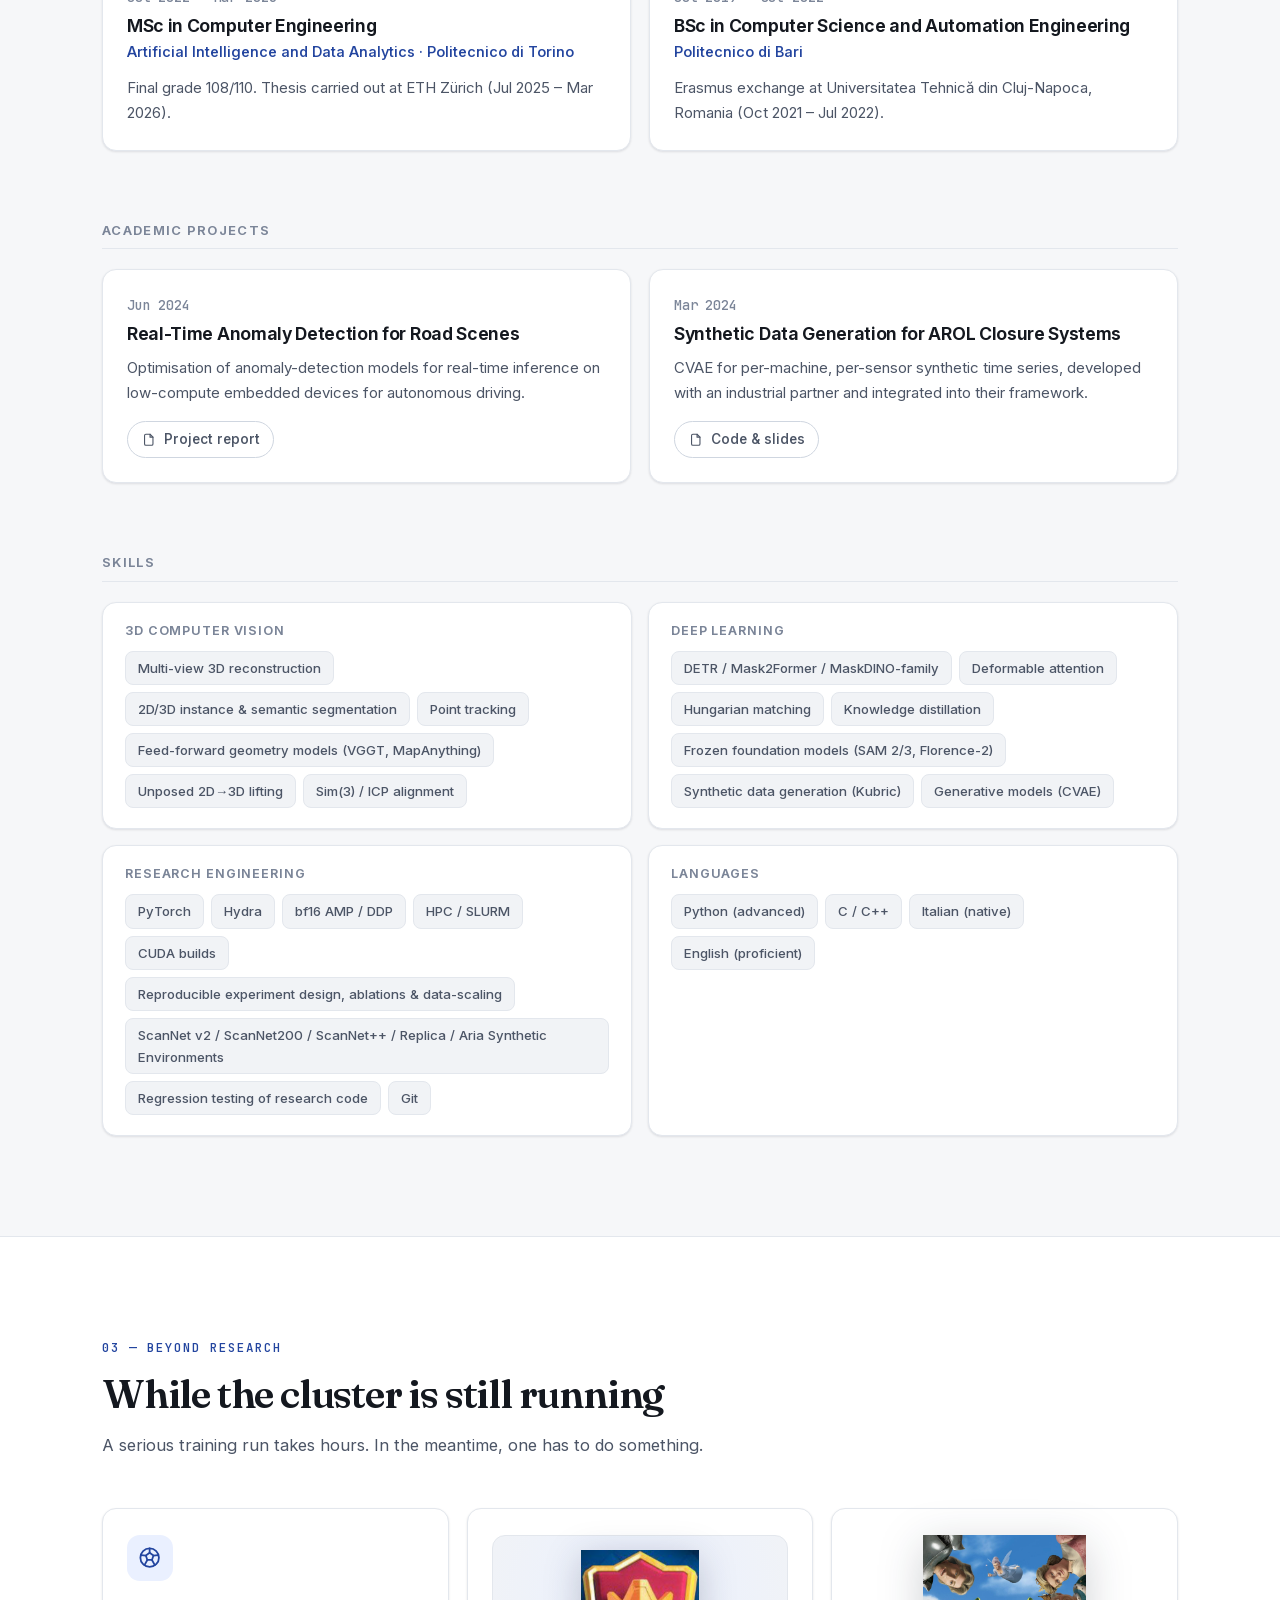
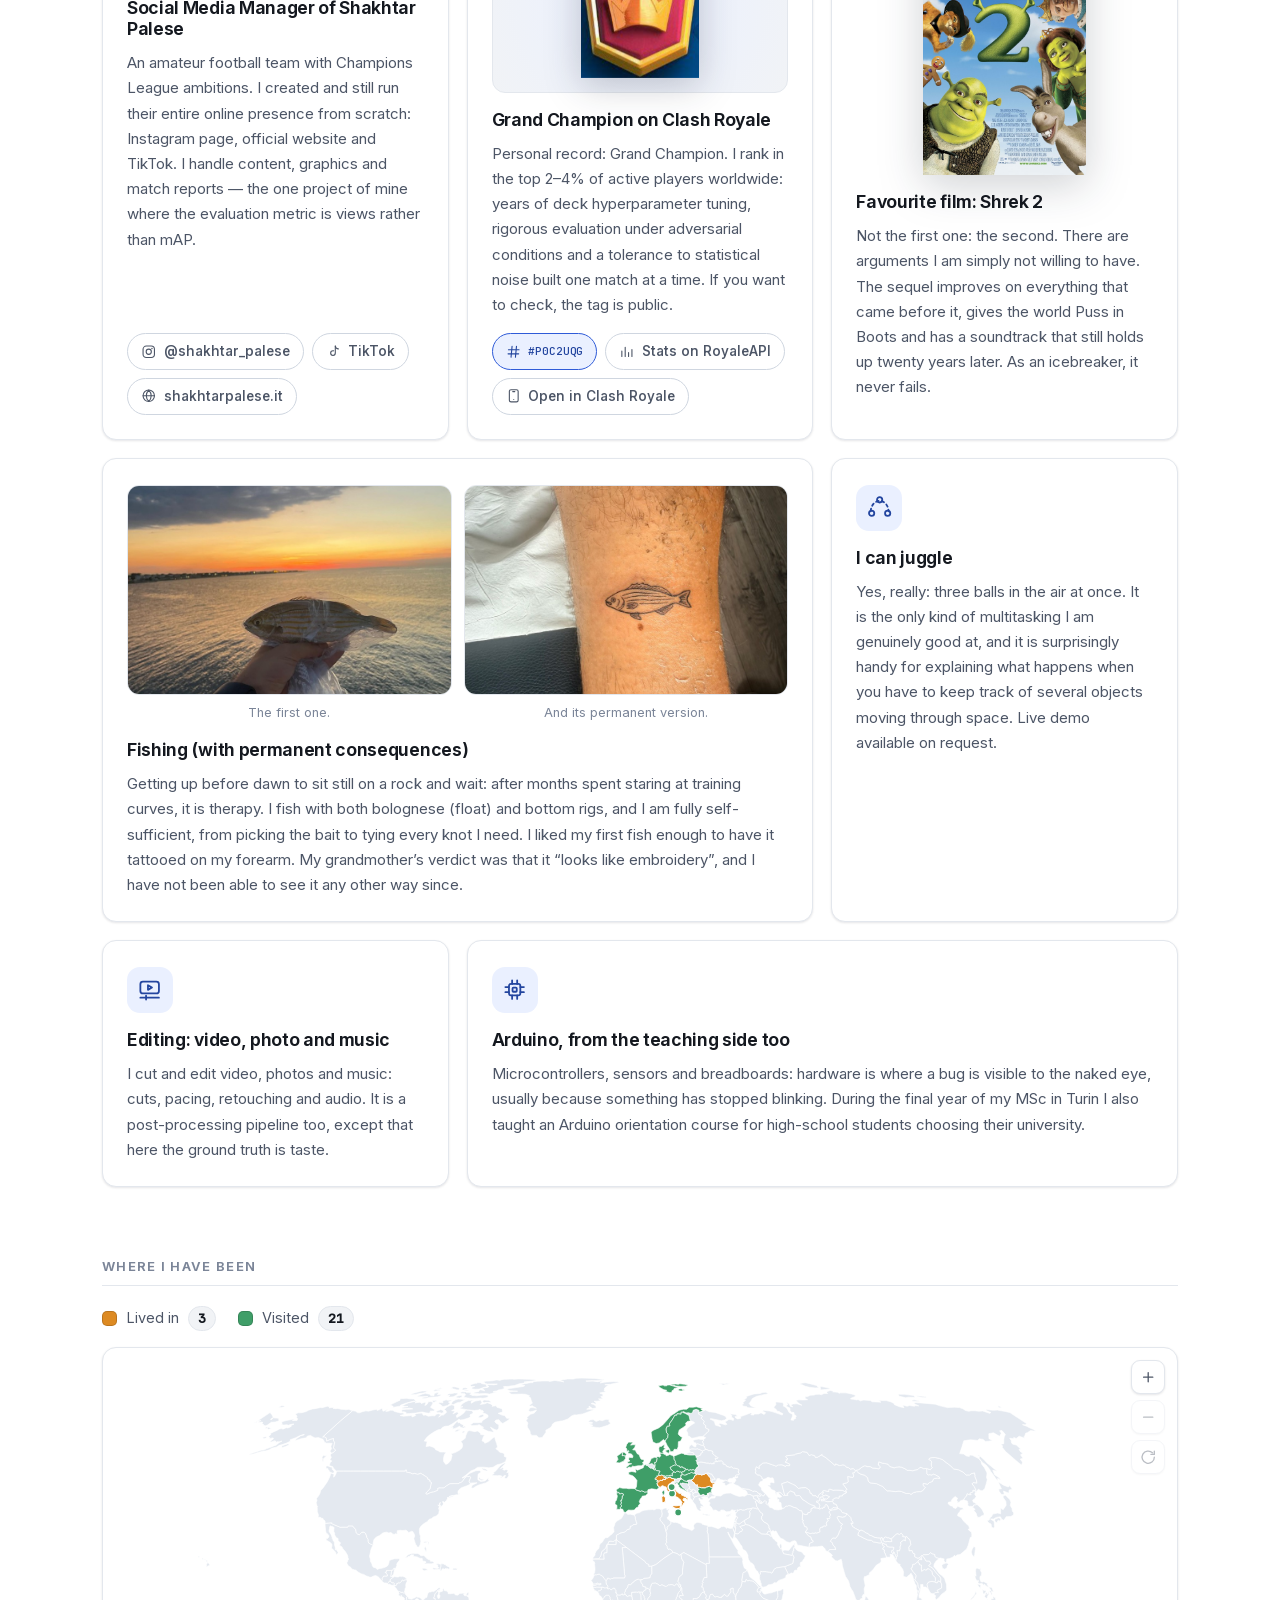
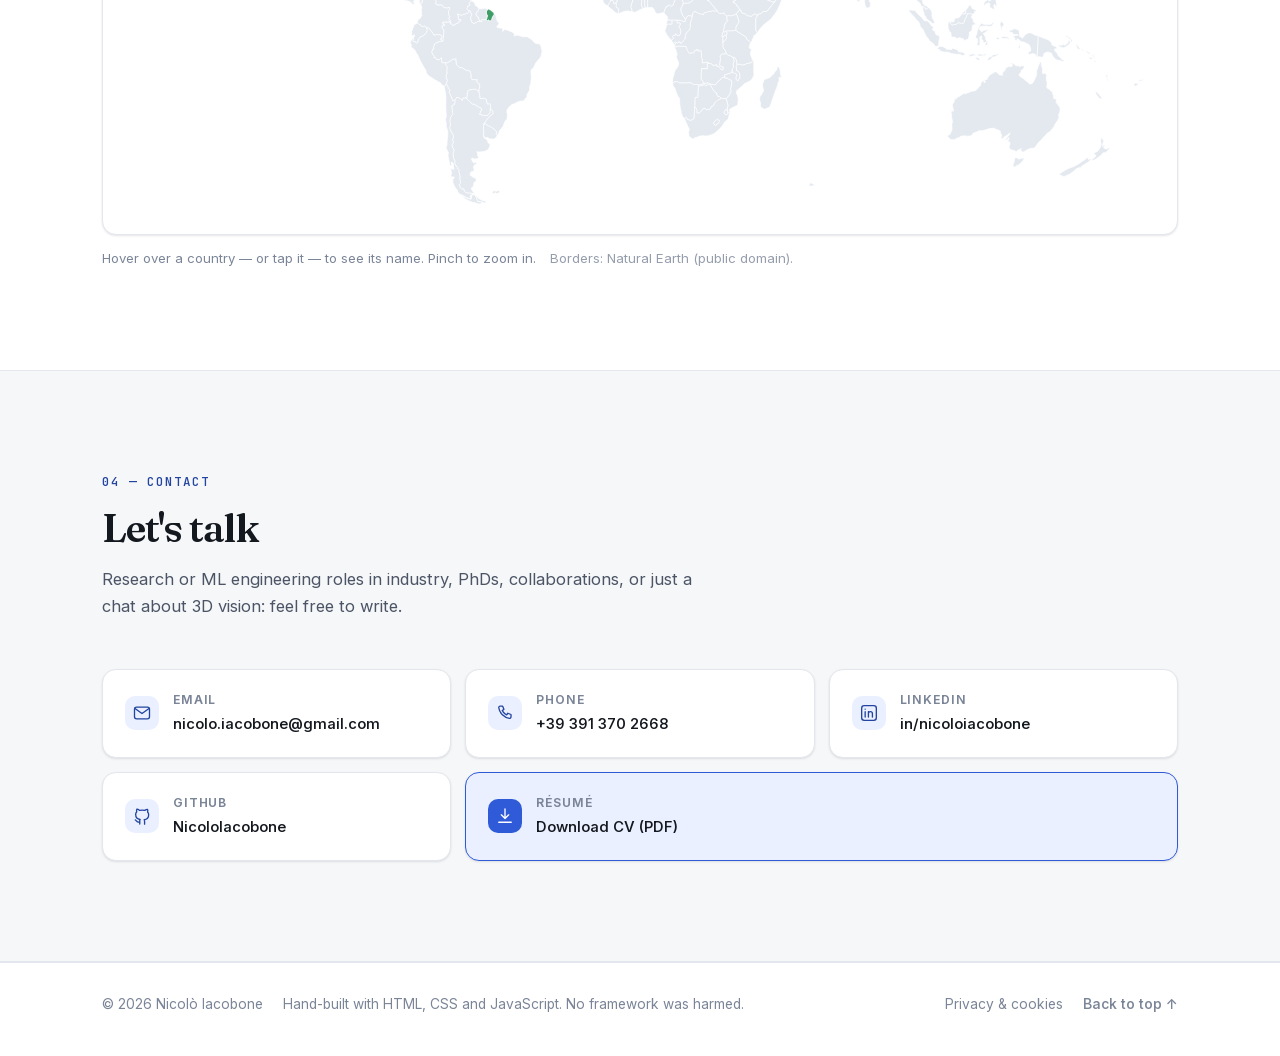
==== commit d4696adc: "aggiornato CV, aggiunte card arduino e montaggio, note su pesca e clash royale Co-Authored-By: Claud" ====
--- a/index.html
+++ b/index.html
@@ -123,7 +123,7 @@
         <div class="about__prose reveal">
           <p data-i18n="about.p1">Lavoro sulla ricostruzione 3D feed-forward e sulla comprensione semantica delle scene: in pratica, provo a far sì che un modello guardi una manciata di immagini e ne ricavi una scena tridimensionale coerente, con gli oggetti al posto giusto e riconosciuti come tali.</p>
           <p data-i18n="about.p2">Ho conseguito la laurea magistrale in Ingegneria Informatica (Artificial Intelligence and Data Analytics) al Politecnico di Torino con 108/110, svolgendo la tesi all'ETH di Zurigo. Da lì la collaborazione è continuata come Research Collaborator nel gruppo di Photogrammetry &amp; Remote Sensing dell'ETH, fino a settembre 2026.</p>
-          <p data-i18n="about.p3">Vivo a Bari, sono cittadino UE e sono disponibile a trasferirmi ovunque. Cerco posizioni di ricerca in industria o un dottorato nel campo della percezione 3D e del representation learning.</p>
+          <p data-i18n="about.p3">Vivo a Bari, sono cittadino UE e sono disponibile a trasferirmi ovunque. Cerco posizioni di ricerca o di ML engineering in industria, oppure un dottorato nel campo della percezione 3D e del representation learning.</p>
         </div>
 
         <ul class="about__stats reveal" style="--d:100ms">
@@ -163,8 +163,8 @@
             <p class="tl__org" data-i18n="research.exp1Org">Photogrammetry &amp; Remote Sensing (D-BAUG) · da remoto</p>
             <p class="tl__topic" data-i18n="research.exp1Topic">3D-Consistent Instance Segmentation on Frozen Feed-Forward Backbones</p>
             <ul class="tl__list">
-              <li data-i18n="research.exp1b1">Decoder in stile MaskDINO addestrato su un backbone VGGT-1B rigorosamente congelato, per segmentazione di istanze 3D coerente tra viste, con supervisione solo dalle annotazioni 2D di ScanNet v2. Il caching delle feature per scena ha ridotto il run a ~0,8 GPU-day contro i ~16 dei competitor.</li>
-              <li data-i18n="research.exp1b2">Set di query condiviso tra i bundle di viste: per costruzione una query segue una singola istanza attraverso tutti i frame, grazie a cross-frame attention e ancore 3D — i due meccanismi dominanti nell'ablation.</li>
+              <li data-i18n="research.exp1b1">Decoder in stile MaskDINO addestrato su un backbone VGGT-1B rigorosamente congelato, per segmentazione di istanze 3D coerente tra viste, con supervisione solo dalle annotazioni 2D di ScanNet v2. Il caching delle feature per scena ha ridotto il training a ~0,8 GPU-day, contro i ~16 delle due baseline pubblicate.</li>
+              <li data-i18n="research.exp1b2">Set di query condiviso tra i bundle di viste: per costruzione una query segue una singola istanza attraverso tutti i frame, grazie a cross-frame attention e ancore 3D, i due meccanismi dominanti nell'ablation.</li>
               <li data-i18n="research.exp1b3">Stack di training e valutazione costruito end to end: quattro adapter per i dataset (ScanNet v2, ScanNet++, Replica, Aria Synthetic Environments) e il bridge 2D→3D completamente unposed (Sim(3)+ICP, lifting delle maschere per voto), valutato con l'evaluator ufficiale e non modificato di ScanNet.</li>
               <li data-i18n="research.exp1b4">Sul benchmark ufficiale ScanNet 3D, unposed, class-agnostic, 50 viste: 0,053 / 0,170 / 0,542 (AP/AP50/AP25), davanti a FAST3DIS (0,038 / 0,096 / 0,316) e IGGT (0,028 / 0,112 / 0,287) su tutte e tre le metriche; entrambi i confronti sono zero-shot su ScanNet.</li>
               <li data-i18n="research.exp1b5">Curve di data scaling, ablazioni confrontate con la varianza misurata tra seed e transfer zero-shot su ScanNet200/ScanNet++/Replica hanno localizzato la perdita residua nel lifting 2D→3D, non nel decoder.</li>
@@ -186,8 +186,8 @@
             <p class="tl__org" data-i18n="research.exp2Org">In collaborazione con il Politecnico di Torino</p>
             <p class="tl__topic" data-i18n="research.exp2Topic">Towards Multi-View 3D Instance Segmentation via Semantic Distillation</p>
             <ul class="tl__list">
-              <li data-i18n="research.exp2b1">Framework di distillazione semantica: una testa DPT parallela su MapAnything regredisce le feature di un SAM2 congelato, sotto una loss di consistenza multi-vista geometry-aware (proiezione, occlusione via Z-buffer, pesatura per confidenza).</li>
-              <li data-i18n="research.exp2b2">Stack di training (unfreezing progressivo di DINOv2, bf16 AMP distribuito su SLURM) e strumenti di valutazione: estrazione shardata delle feature del teacher su COCO, feature dello student decodificate dal mask decoder di SAM2 stesso, visualizzazioni PCA con Rerun.</li>
+              <li data-i18n="research.exp2b1">Framework di distillazione semantica: una testa DPT parallela su MapAnything regredisce le feature di un SAM 2 congelato, sotto una loss di consistenza multi-vista geometry-aware (proiezione, occlusione via Z-buffer, pesatura per confidenza).</li>
+              <li data-i18n="research.exp2b2">Stack di training (unfreezing progressivo di DINOv2, bf16 AMP distribuito su SLURM) e strumenti di valutazione: estrazione shardata delle feature del teacher su COCO, feature dello student decodificate dal mask decoder di SAM 2 stesso, visualizzazioni PCA con Rerun.</li>
               <li data-i18n="research.exp2b3">Individuato un collo di bottiglia di capacità degli encoder geometrici nella regressione semantica fine-grained: il vincolo da cui è nato il progetto successivo.</li>
             </ul>
             <p class="tl__links">
@@ -197,7 +197,7 @@
               </a>
               <a class="linkpill" href="https://github.com/NicoloIacobone/sam2" target="_blank" rel="noopener">
                 <svg class="icon" viewBox="0 0 24 24" aria-hidden="true"><path d="M9.5 19.2c-4 1.2-4-2.1-5.6-2.5m11.2 5.1v-3.2c0-.9.1-1.6-.5-2.2 2.8-.3 5.4-1.4 5.4-6a4.6 4.6 0 0 0-1.3-3.2 4.3 4.3 0 0 0-.1-3.2s-1-.3-3.4 1.3a11.6 11.6 0 0 0-6 0C6.8 3.5 5.8 3.8 5.8 3.8a4.3 4.3 0 0 0-.1 3.2 4.6 4.6 0 0 0-1.3 3.3c0 4.5 2.6 5.6 5.4 5.9-.4.4-.6.9-.5 1.5v3.9"/></svg>
-                <span data-i18n="research.teacherLink">Fork del teacher SAM2</span>
+                <span data-i18n="research.teacherLink">Fork del teacher SAM 2</span>
               </a>
             </p>
           </div>
@@ -286,7 +286,7 @@
         <div class="skillgroup reveal" style="--d:60ms">
           <h4 class="skillgroup__name" data-i18n="research.sk2">Deep Learning</h4>
           <ul class="tags">
-            <li>DETR / Mask2Former / MaskDINO-family</li><li>Deformable attention</li><li>Hungarian matching</li><li data-i18n="research.sk2t4">Knowledge distillation</li><li data-i18n="research.sk2t5">Foundation model congelati (SAM2/3, Florence-2)</li><li data-i18n="research.sk2t7">Generazione di dati sintetici (Kubric)</li><li data-i18n="research.sk2t6">Modelli generativi (CVAE)</li>
+            <li>DETR / Mask2Former / MaskDINO-family</li><li>Deformable attention</li><li>Hungarian matching</li><li data-i18n="research.sk2t4">Knowledge distillation</li><li data-i18n="research.sk2t5">Foundation model congelati (SAM 2/3, Florence-2)</li><li data-i18n="research.sk2t7">Generazione di dati sintetici (Kubric)</li><li data-i18n="research.sk2t6">Modelli generativi (CVAE)</li>
           </ul>
         </div>
         <div class="skillgroup reveal" style="--d:120ms">
@@ -344,7 +344,7 @@
                  alt="Stemma Campione Grandioso di Clash Royale">
           </figure>
           <h3 class="card__title" data-i18n="beyond.c2Title">Campione Grandioso su Clash Royale</h3>
-          <p class="card__body" data-i18n="beyond.c2Body">Record personale: Campione Grandioso. Anni di ottimizzazione degli iperparametri del mazzo, valutazione rigorosa in condizioni avverse e una tolleranza al rumore statistico costruita partita dopo partita. Se volete verificare, il tag è pubblico.</p>
+          <p class="card__body" data-i18n="beyond.c2Body">Record personale: Campione Grandioso. Rientro nel 2–4% dei migliori giocatori attivi al mondo: anni di ottimizzazione degli iperparametri del mazzo, valutazione rigorosa in condizioni avverse e una tolleranza al rumore statistico costruita partita dopo partita. Se volete verificare, il tag è pubblico.</p>
           <p class="card__links">
             <span class="linkpill linkpill--static">
               <svg class="icon" viewBox="0 0 24 24" aria-hidden="true"><path d="M9.4 3.6 7.8 20.4M16.2 3.6l-1.6 16.8M3.8 8.8h16.4M3.2 15.2h16.4"/></svg>
@@ -388,7 +388,7 @@
             </figure>
           </div>
           <h3 class="card__title" data-i18n="beyond.c5Title">Pesca (con conseguenze permanenti)</h3>
-          <p class="card__body" data-i18n="beyond.c5Body">Alzarsi prima dell'alba per stare fermo su uno scoglio ad aspettare: dopo mesi passati a fissare curve di training, è terapia. Il mio primo pesce mi è piaciuto al punto che me lo sono fatto tatuare sull'avambraccio. Mia nonna ha commentato che «sembra un ricamo», e da allora non riesco più a vederlo diversamente.</p>
+          <p class="card__body" data-i18n="beyond.c5Body">Alzarsi prima dell'alba per stare fermo su uno scoglio ad aspettare: dopo mesi passati a fissare curve di training, è terapia. Pesco a bolognese e a fondo e sono completamente autonomo, dalla scelta dell'esca a tutti i nodi che servono. Il mio primo pesce mi è piaciuto al punto che me lo sono fatto tatuare sull'avambraccio. Mia nonna ha commentato che «sembra un ricamo», e da allora non riesco più a vederlo diversamente.</p>
         </article>
 
         <article class="card card--fun reveal" style="--d:300ms">
@@ -397,6 +397,22 @@
           </div>
           <h3 class="card__title" data-i18n="beyond.c3Title">So fare il giocoliere</h3>
           <p class="card__body" data-i18n="beyond.c3Body">Sì, davvero: tre palline in aria contemporaneamente. È l'unica forma di multitasking in cui riesco davvero bene, ed è sorprendentemente utile per spiegare cosa succede quando devi tenere traccia di più oggetti che si muovono nello spazio. Su richiesta, dimostrazione dal vivo.</p>
+        </article>
+
+        <article class="card card--fun reveal" style="--d:360ms">
+          <div class="card__icon" aria-hidden="true">
+            <svg class="icon" viewBox="0 0 24 24"><rect x="3.2" y="4.4" width="17.6" height="11.2" rx="2.4"/><path d="m10.4 7.8 3.8 2.2-3.8 2.2z"/><path d="M3.2 19.6h17.6M8.6 17.8v3.6"/></svg>
+          </div>
+          <h3 class="card__title" data-i18n="beyond.c6Title">Montaggio: video, foto e musica</h3>
+          <p class="card__body" data-i18n="beyond.c6Body">Monto ed edito video, foto e musica: tagli, ritmo, ritocco e audio. È una pipeline di post-processing anche questa, solo che qui il ground truth è il gusto.</p>
+        </article>
+
+        <article class="card card--fun card--wide reveal" style="--d:420ms">
+          <div class="card__icon" aria-hidden="true">
+            <svg class="icon" viewBox="0 0 24 24"><rect x="6.6" y="6.6" width="10.8" height="10.8" rx="2"/><rect x="10" y="10" width="4" height="4" rx=".8"/><path d="M9.6 3.2v3.4M14.4 3.2v3.4M9.6 17.4v3.4M14.4 17.4v3.4M3.2 9.6h3.4M3.2 14.4h3.4M17.4 9.6h3.4M17.4 14.4h3.4"/></svg>
+          </div>
+          <h3 class="card__title" data-i18n="beyond.c7Title">Arduino, anche dalla cattedra</h3>
+          <p class="card__body" data-i18n="beyond.c7Body">Microcontrollori, sensori e breadboard: l'hardware è il posto in cui un bug si vede a occhio nudo, di solito perché qualcosa ha smesso di lampeggiare. Durante l'ultimo anno di magistrale a Torino ho anche tenuto un corso di orientamento su Arduino per i ragazzi delle superiori alle prese con la scelta dell'università.</p>
         </article>
       </div>
 
@@ -451,7 +467,7 @@
       <header class="section__head reveal">
         <p class="section__kicker" data-i18n="contact.kicker">04 — Contatti</p>
         <h2 class="section__title" data-i18n="contact.title">Parliamone</h2>
-        <p class="section__lead" data-i18n="contact.lead">Posizioni di ricerca in industria, dottorati, collaborazioni o semplicemente due parole sulla visione 3D: scrivetemi pure.</p>
+        <p class="section__lead" data-i18n="contact.lead">Posizioni di ricerca o di ML engineering in industria, dottorati, collaborazioni o semplicemente due parole sulla visione 3D: scrivetemi pure.</p>
       </header>
 
       <div class="contact__grid">
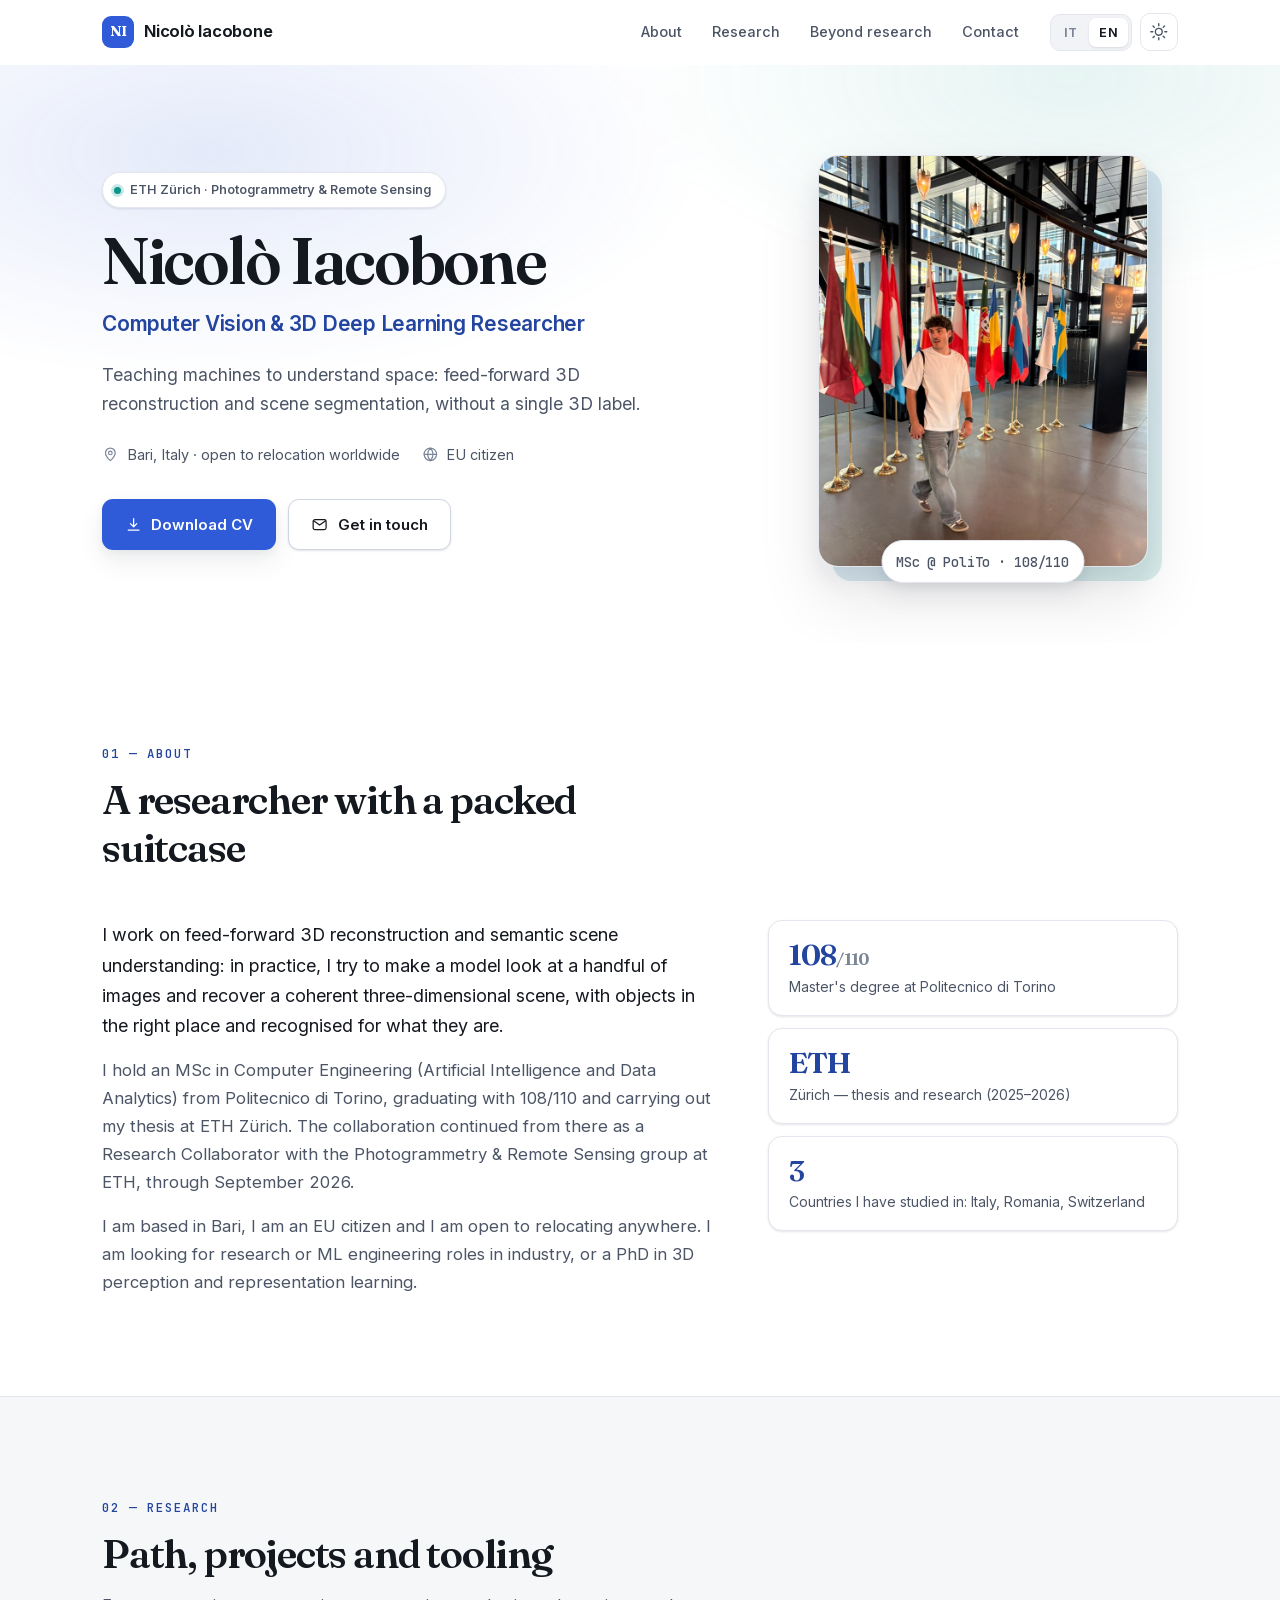
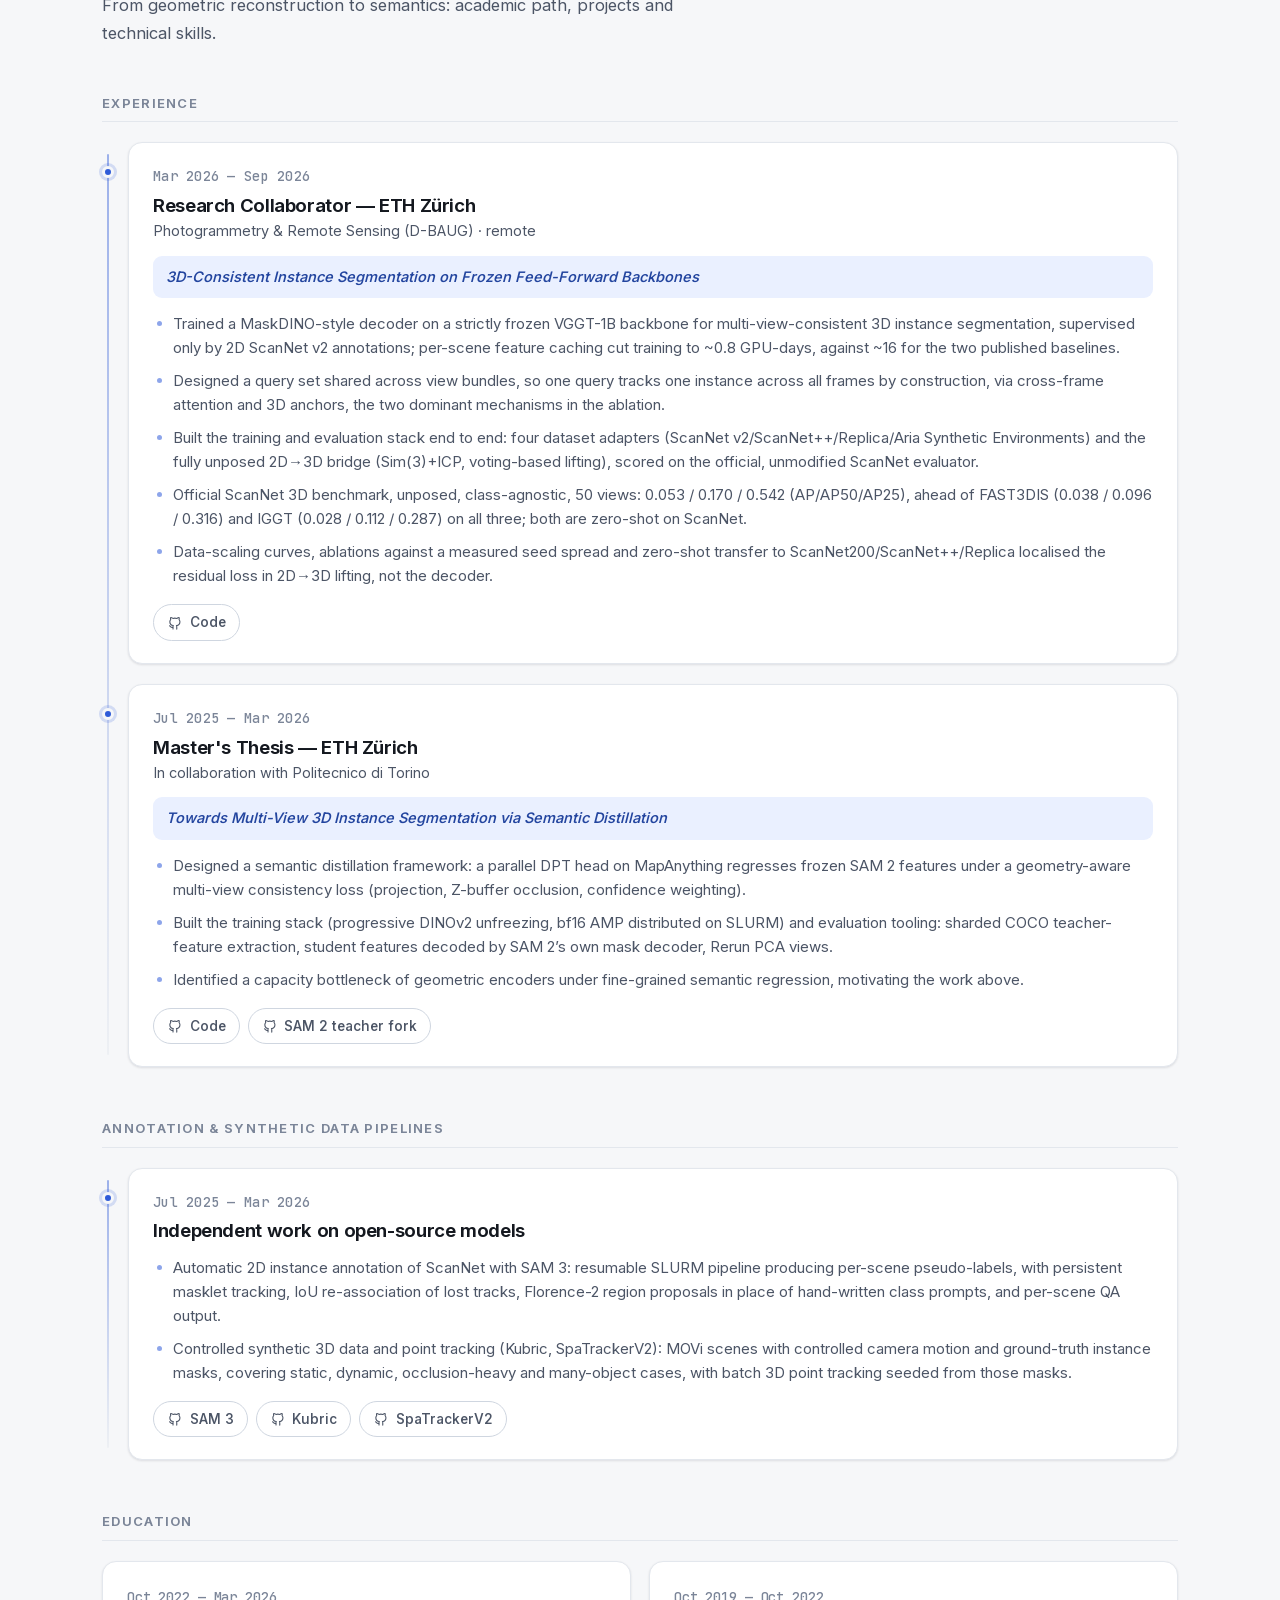
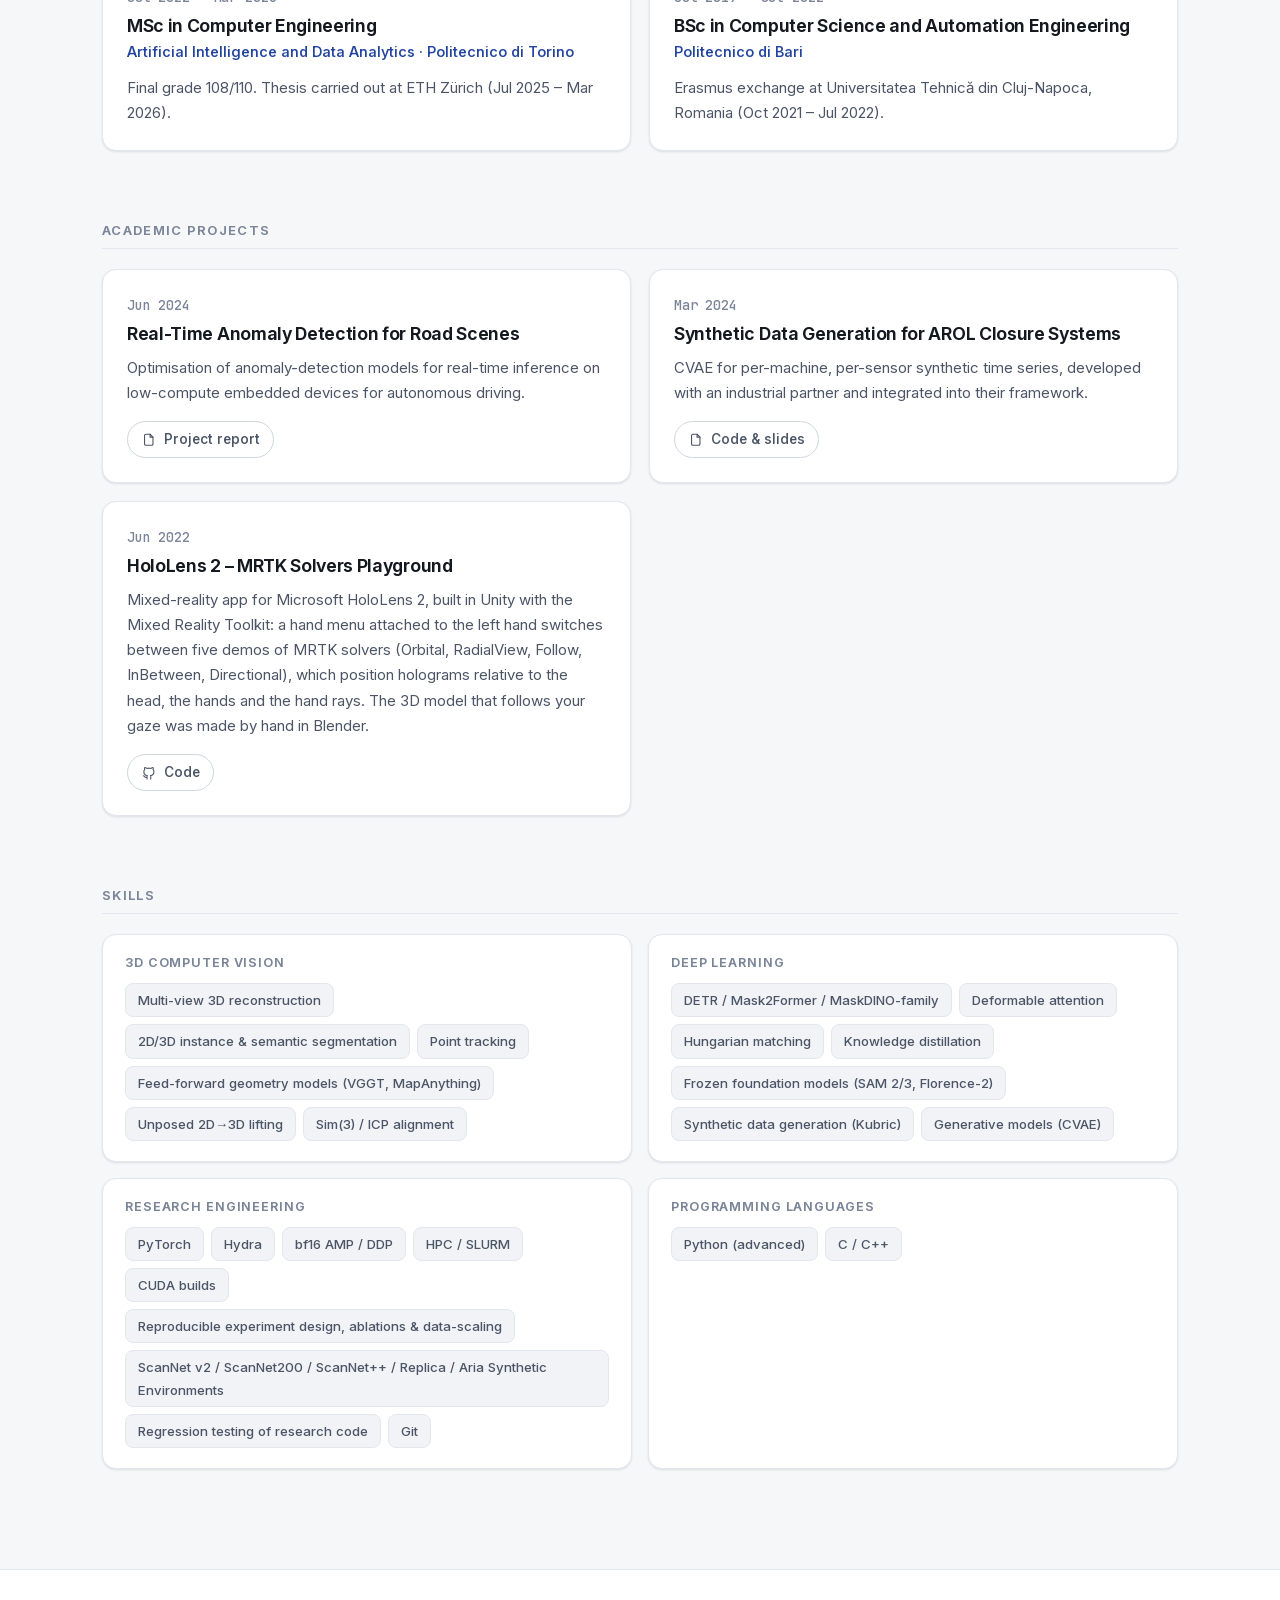
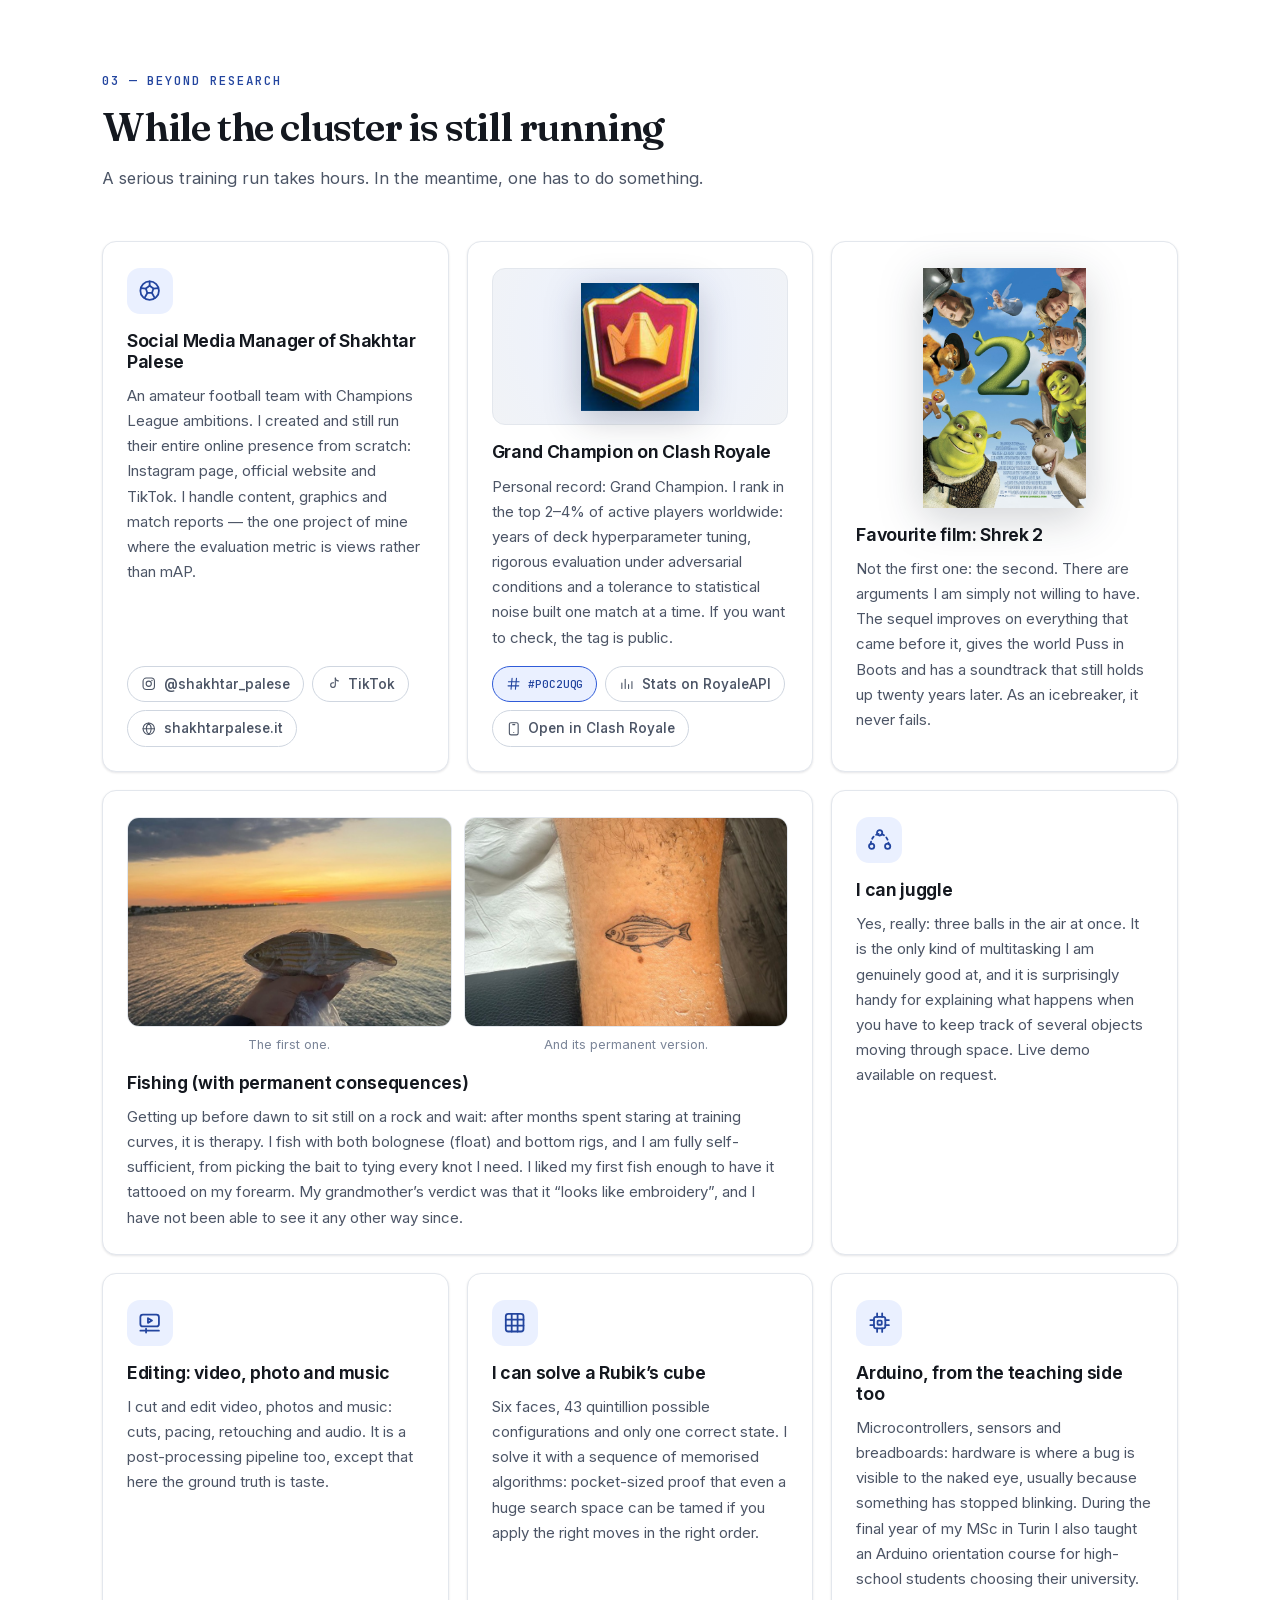
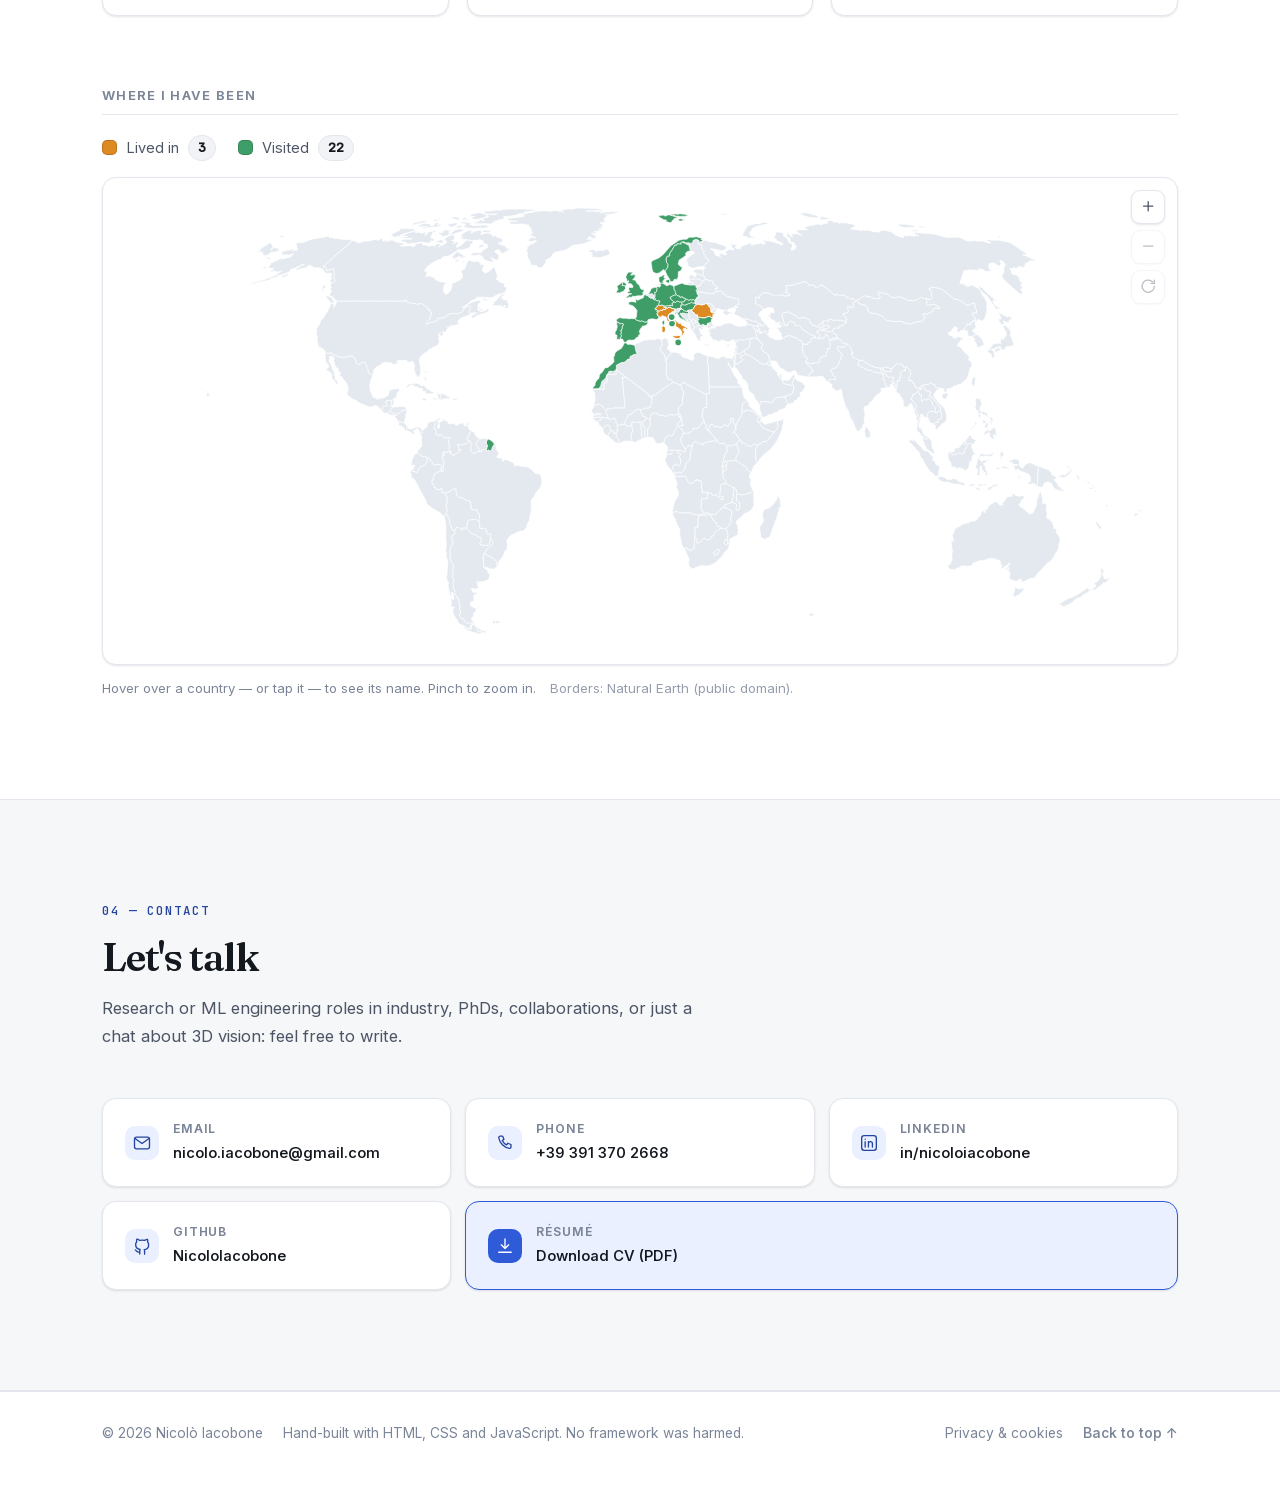
==== commit dbbb2404: "update info sito" ====
--- a/index.html
+++ b/index.html
@@ -273,6 +273,17 @@
             </a>
           </p>
         </article>
+        <article class="card reveal" style="--d:160ms">
+          <p class="card__date mono" data-i18n="research.proj3Date">Giu 2022</p>
+          <h4 class="card__title" data-i18n="research.proj3Title">HoloLens 2 – MRTK Solvers Playground</h4>
+          <p class="card__body" data-i18n="research.proj3Body">Applicazione di realtà mista per Microsoft HoloLens 2 sviluppata in Unity con il Mixed Reality Toolkit: un hand menu agganciato alla mano sinistra attiva cinque demo dei solver MRTK (Orbital, RadialView, Follow, InBetween, Directional), che posizionano gli ologrammi rispetto a testa, mani e raggi delle mani. Il modello 3D che segue lo sguardo è fatto a mano in Blender.</p>
+          <p class="card__links">
+            <a class="linkpill" href="https://github.com/NicoloIacobone/holo_lens_2_project" target="_blank" rel="noopener">
+              <svg class="icon" viewBox="0 0 24 24" aria-hidden="true"><path d="M9.5 19.2c-4 1.2-4-2.1-5.6-2.5m11.2 5.1v-3.2c0-.9.1-1.6-.5-2.2 2.8-.3 5.4-1.4 5.4-6a4.6 4.6 0 0 0-1.3-3.2 4.3 4.3 0 0 0-.1-3.2s-1-.3-3.4 1.3a11.6 11.6 0 0 0-6 0C6.8 3.5 5.8 3.8 5.8 3.8a4.3 4.3 0 0 0-.1 3.2 4.6 4.6 0 0 0-1.3 3.3c0 4.5 2.6 5.6 5.4 5.9-.4.4-.6.9-.5 1.5v3.9"/></svg>
+              <span data-i18n="research.codeLink">Codice</span>
+            </a>
+          </p>
+        </article>
       </div>
 
       <h3 class="subhead reveal" data-i18n="research.skillsTitle">Competenze</h3>
@@ -296,9 +307,9 @@
           </ul>
         </div>
         <div class="skillgroup reveal" style="--d:180ms">
-          <h4 class="skillgroup__name" data-i18n="research.sk4">Linguaggi</h4>
+          <h4 class="skillgroup__name" data-i18n="research.sk4">Linguaggi di programmazione</h4>
           <ul class="tags">
-            <li data-i18n="research.sk4t1">Python (avanzato)</li><li>C / C++</li><li data-i18n="research.sk4t3">Italiano (madrelingua)</li><li data-i18n="research.sk4t4">Inglese (fluente)</li>
+            <li data-i18n="research.sk4t1">Python (avanzato)</li><li>C / C++</li>
           </ul>
         </div>
       </div>
@@ -407,7 +418,15 @@
           <p class="card__body" data-i18n="beyond.c6Body">Monto ed edito video, foto e musica: tagli, ritmo, ritocco e audio. È una pipeline di post-processing anche questa, solo che qui il ground truth è il gusto.</p>
         </article>
 
-        <article class="card card--fun card--wide reveal" style="--d:420ms">
+        <article class="card card--fun reveal" style="--d:420ms">
+          <div class="card__icon" aria-hidden="true">
+            <svg class="icon" viewBox="0 0 24 24"><rect x="3.6" y="3.6" width="16.8" height="16.8" rx="2.4"/><path d="M9.2 3.6v16.8M14.8 3.6v16.8M3.6 9.2h16.8M3.6 14.8h16.8"/></svg>
+          </div>
+          <h3 class="card__title" data-i18n="beyond.c8Title">So risolvere il cubo di Rubik</h3>
+          <p class="card__body" data-i18n="beyond.c8Body">Sei facce, 43 miliardi di miliardi di configurazioni possibili e un solo stato corretto. Lo risolvo con una sequenza di algoritmi imparati a memoria: la prova tascabile che anche uno spazio di ricerca enorme si doma, se applichi le mosse giuste nell'ordine giusto.</p>
+        </article>
+
+        <article class="card card--fun reveal" style="--d:480ms">
           <div class="card__icon" aria-hidden="true">
             <svg class="icon" viewBox="0 0 24 24"><rect x="6.6" y="6.6" width="10.8" height="10.8" rx="2"/><rect x="10" y="10" width="4" height="4" rx=".8"/><path d="M9.6 3.2v3.4M14.4 3.2v3.4M9.6 17.4v3.4M14.4 17.4v3.4M3.2 9.6h3.4M3.2 14.4h3.4M17.4 9.6h3.4M17.4 14.4h3.4"/></svg>
           </div>
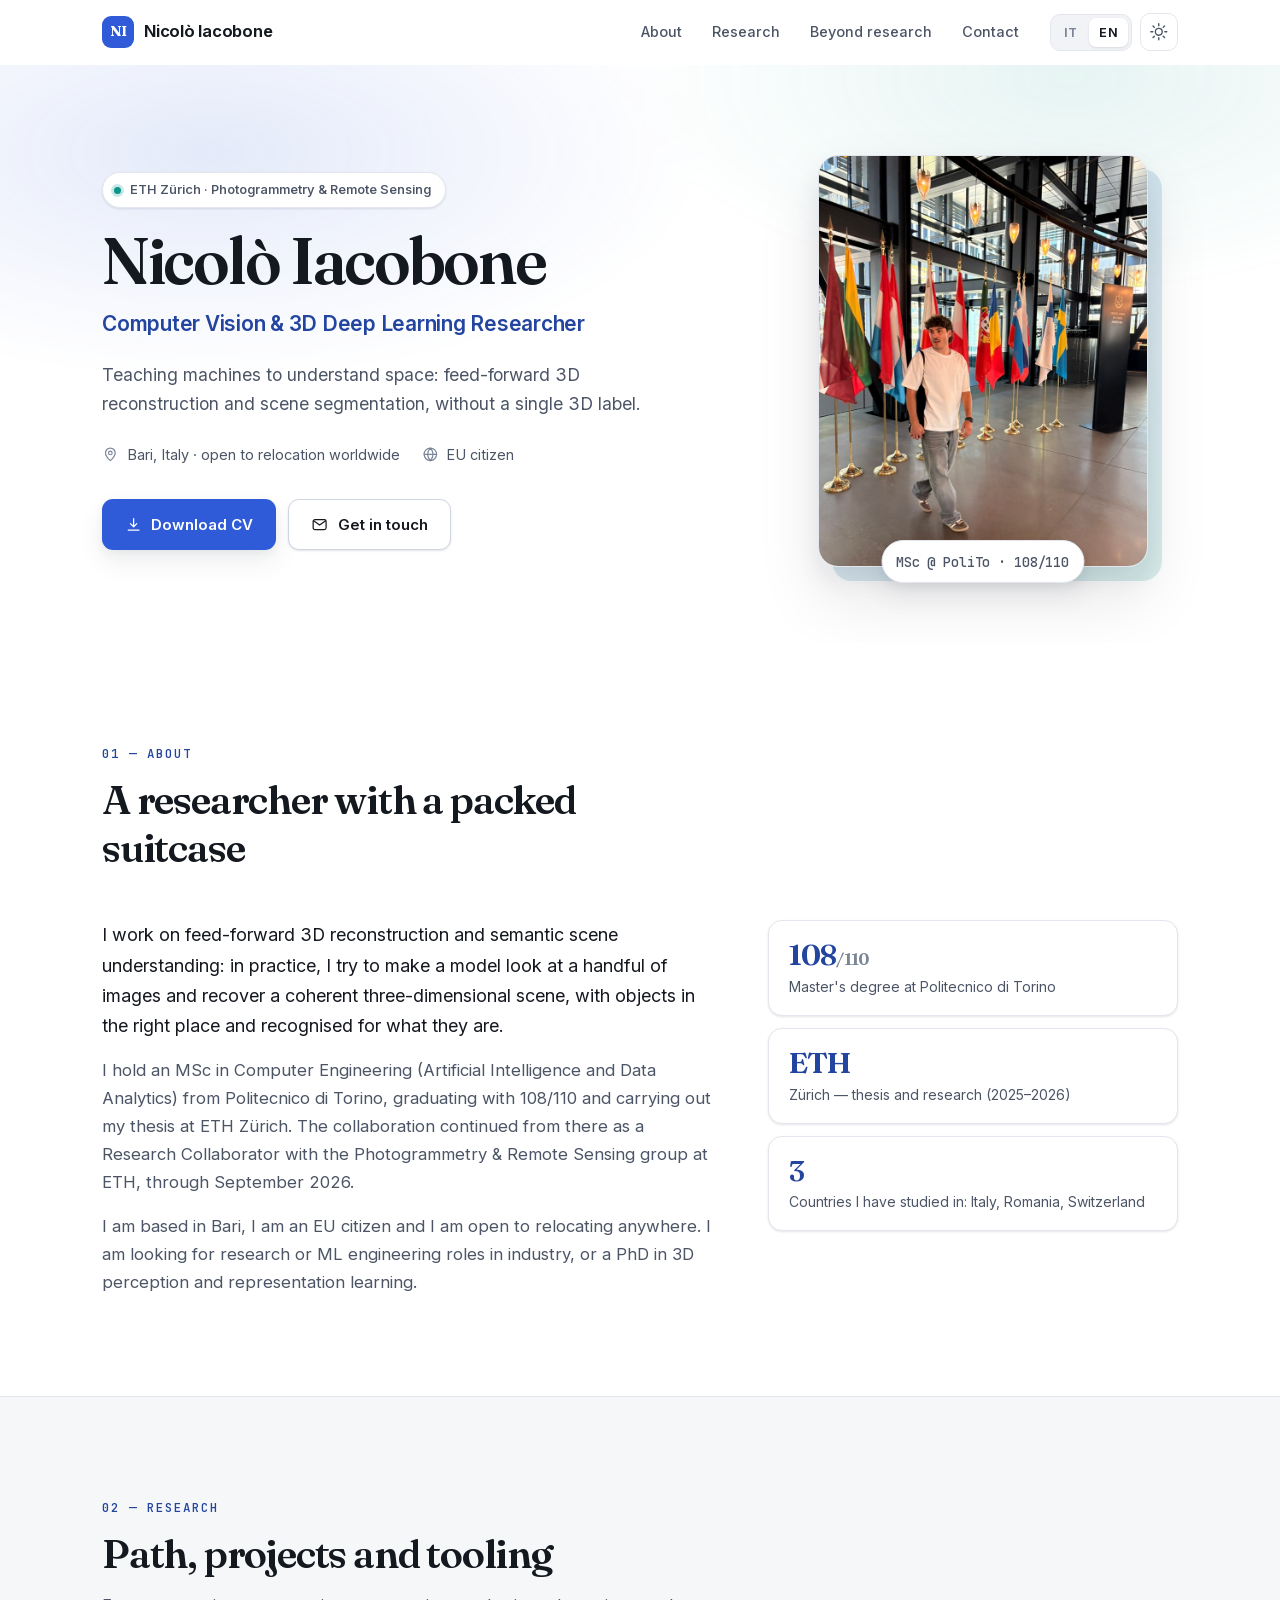
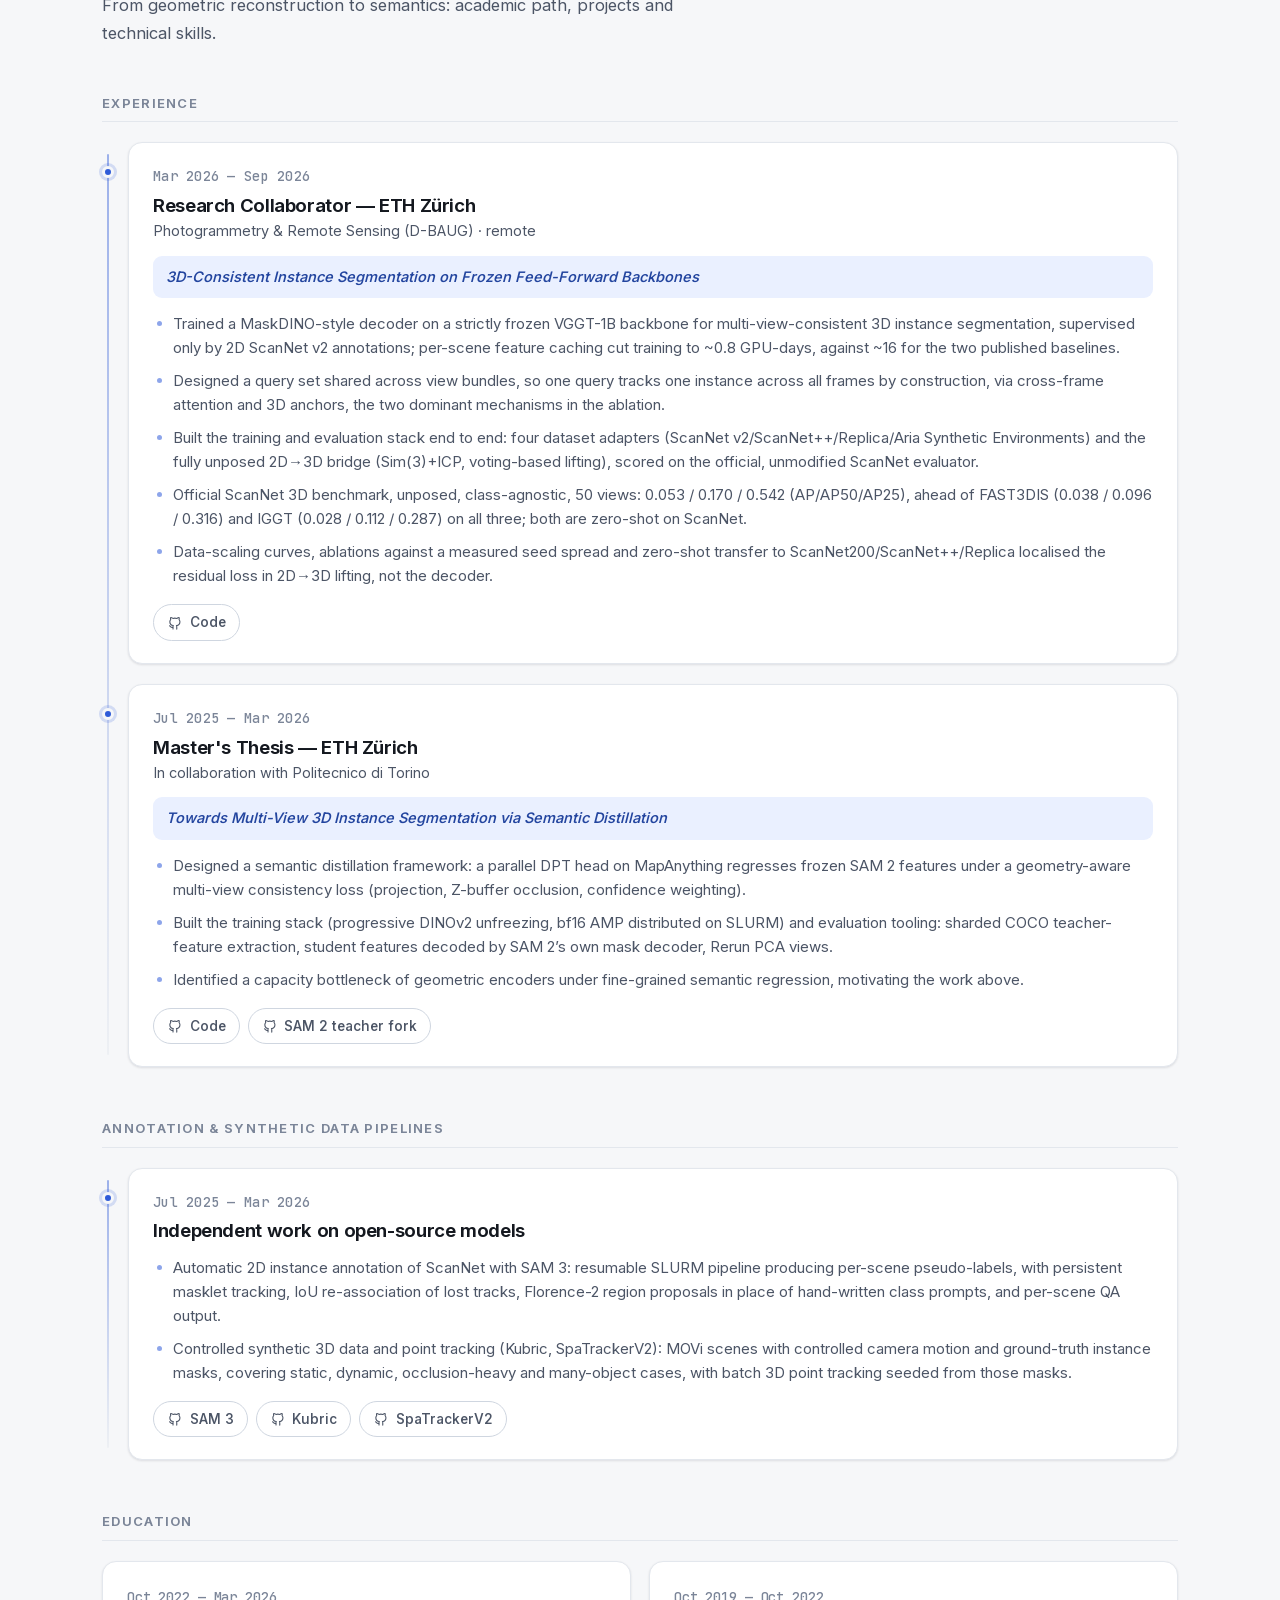
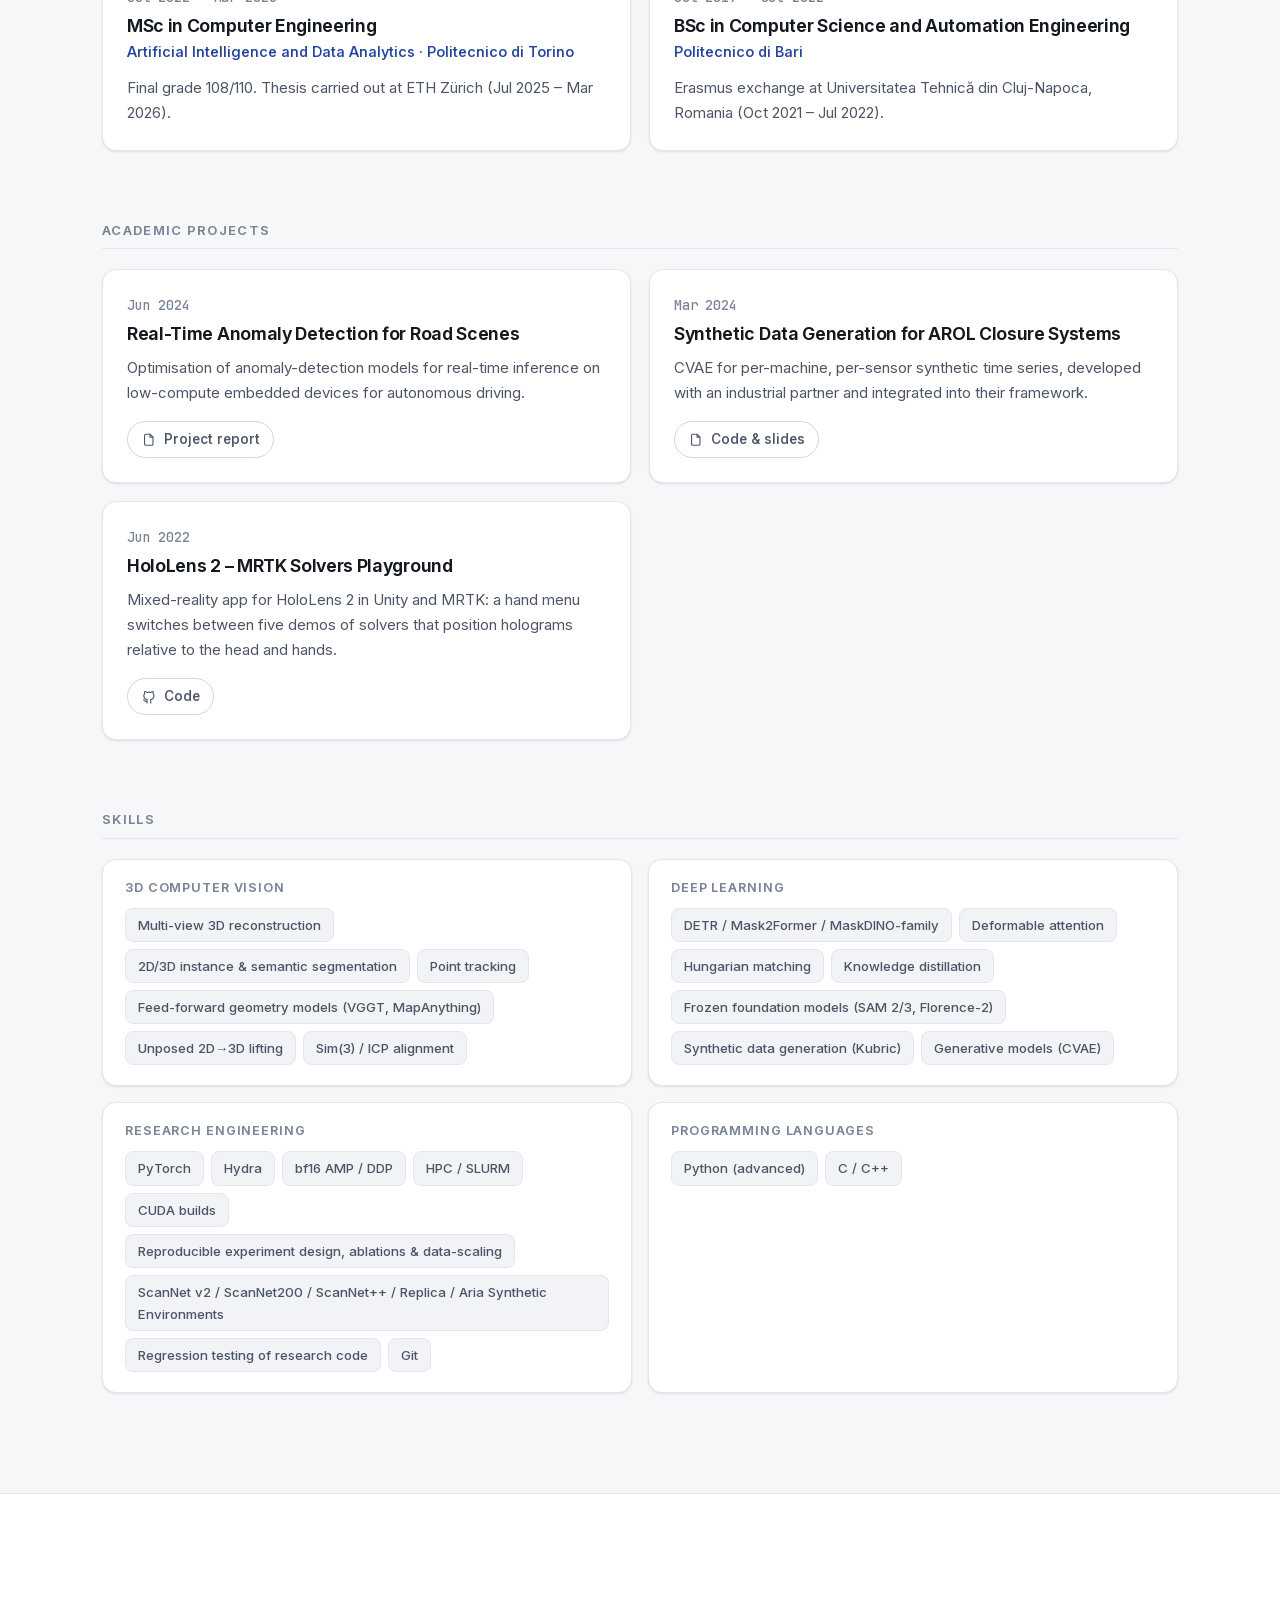
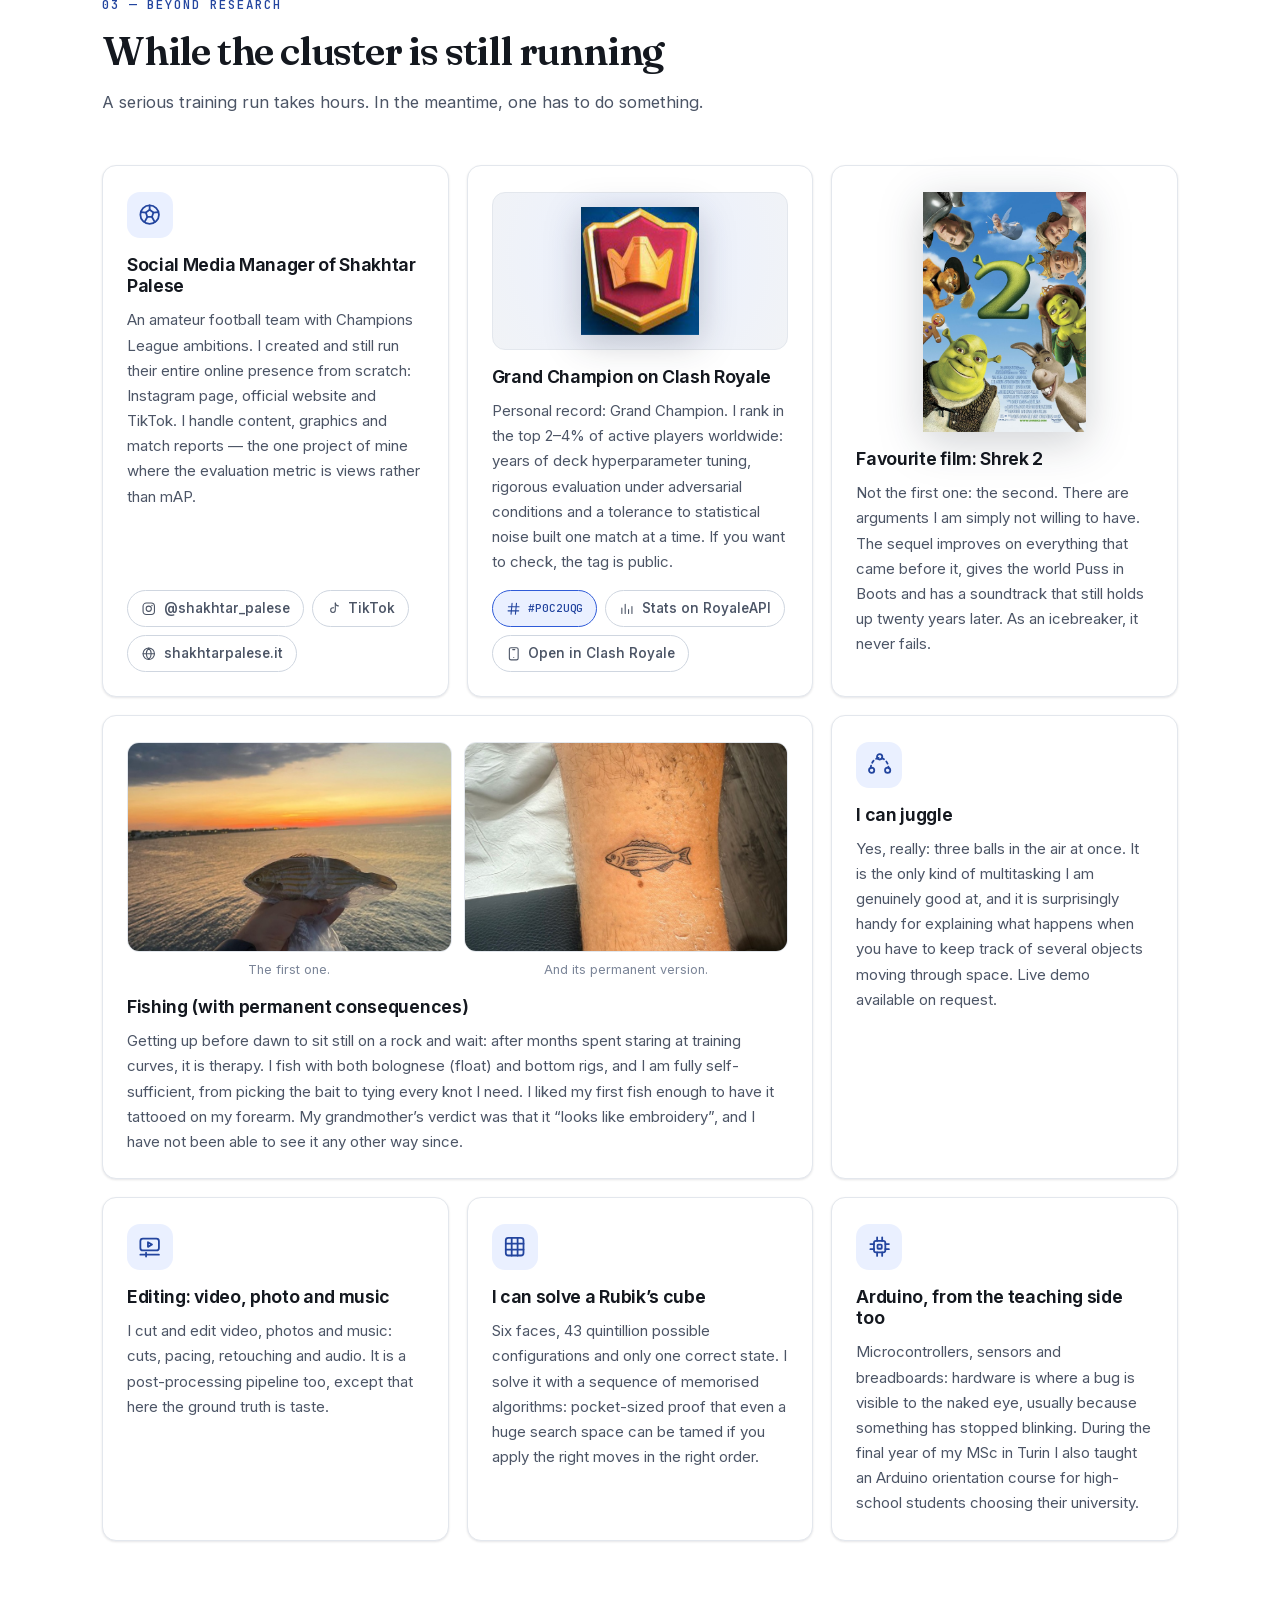
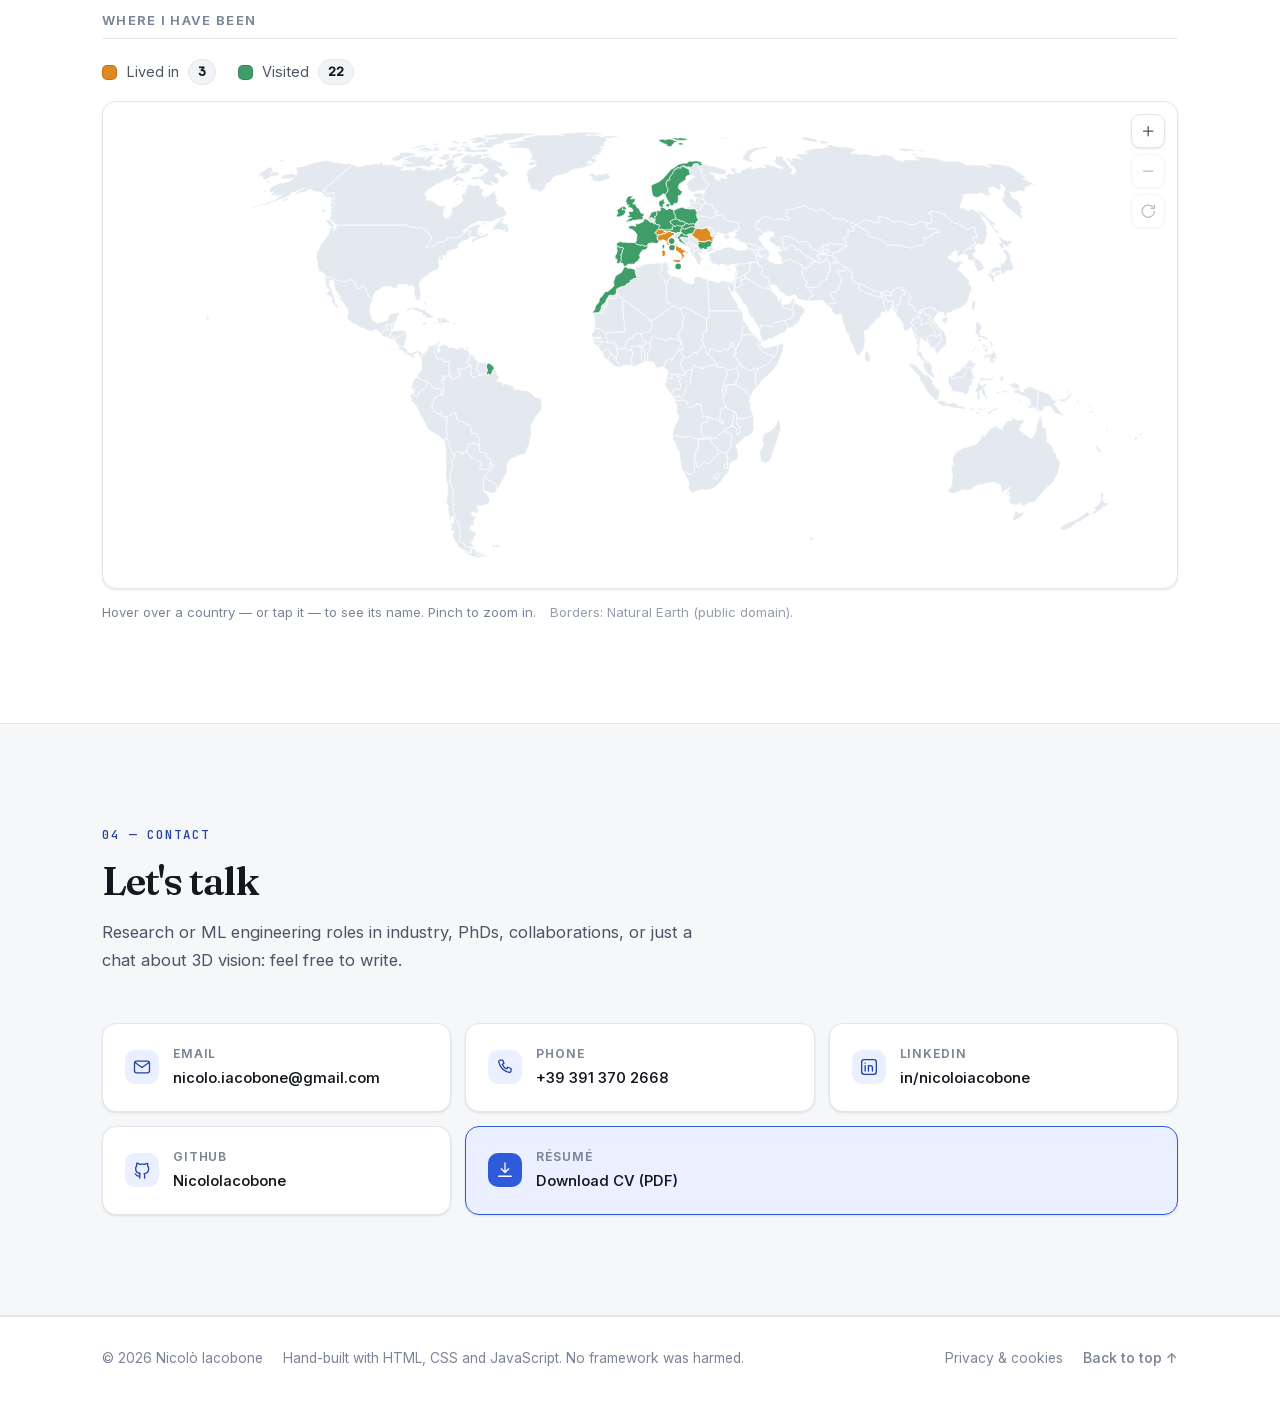
==== commit f9c0d45c: "aggiornato CV, accorciata descrizione progetto HoloLens 2 Co-Authored-By: Claude Opus 5.5 <noreply@a" ====
--- a/index.html
+++ b/index.html
@@ -276,7 +276,7 @@
         <article class="card reveal" style="--d:160ms">
           <p class="card__date mono" data-i18n="research.proj3Date">Giu 2022</p>
           <h4 class="card__title" data-i18n="research.proj3Title">HoloLens 2 – MRTK Solvers Playground</h4>
-          <p class="card__body" data-i18n="research.proj3Body">Applicazione di realtà mista per Microsoft HoloLens 2 sviluppata in Unity con il Mixed Reality Toolkit: un hand menu agganciato alla mano sinistra attiva cinque demo dei solver MRTK (Orbital, RadialView, Follow, InBetween, Directional), che posizionano gli ologrammi rispetto a testa, mani e raggi delle mani. Il modello 3D che segue lo sguardo è fatto a mano in Blender.</p>
+          <p class="card__body" data-i18n="research.proj3Body">App di realtà mista per HoloLens 2 in Unity e MRTK: un hand menu sulla mano attiva cinque demo dei solver che posizionano gli ologrammi rispetto a testa e mani.</p>
           <p class="card__links">
             <a class="linkpill" href="https://github.com/NicoloIacobone/holo_lens_2_project" target="_blank" rel="noopener">
               <svg class="icon" viewBox="0 0 24 24" aria-hidden="true"><path d="M9.5 19.2c-4 1.2-4-2.1-5.6-2.5m11.2 5.1v-3.2c0-.9.1-1.6-.5-2.2 2.8-.3 5.4-1.4 5.4-6a4.6 4.6 0 0 0-1.3-3.2 4.3 4.3 0 0 0-.1-3.2s-1-.3-3.4 1.3a11.6 11.6 0 0 0-6 0C6.8 3.5 5.8 3.8 5.8 3.8a4.3 4.3 0 0 0-.1 3.2 4.6 4.6 0 0 0-1.3 3.3c0 4.5 2.6 5.6 5.4 5.9-.4.4-.6.9-.5 1.5v3.9"/></svg>
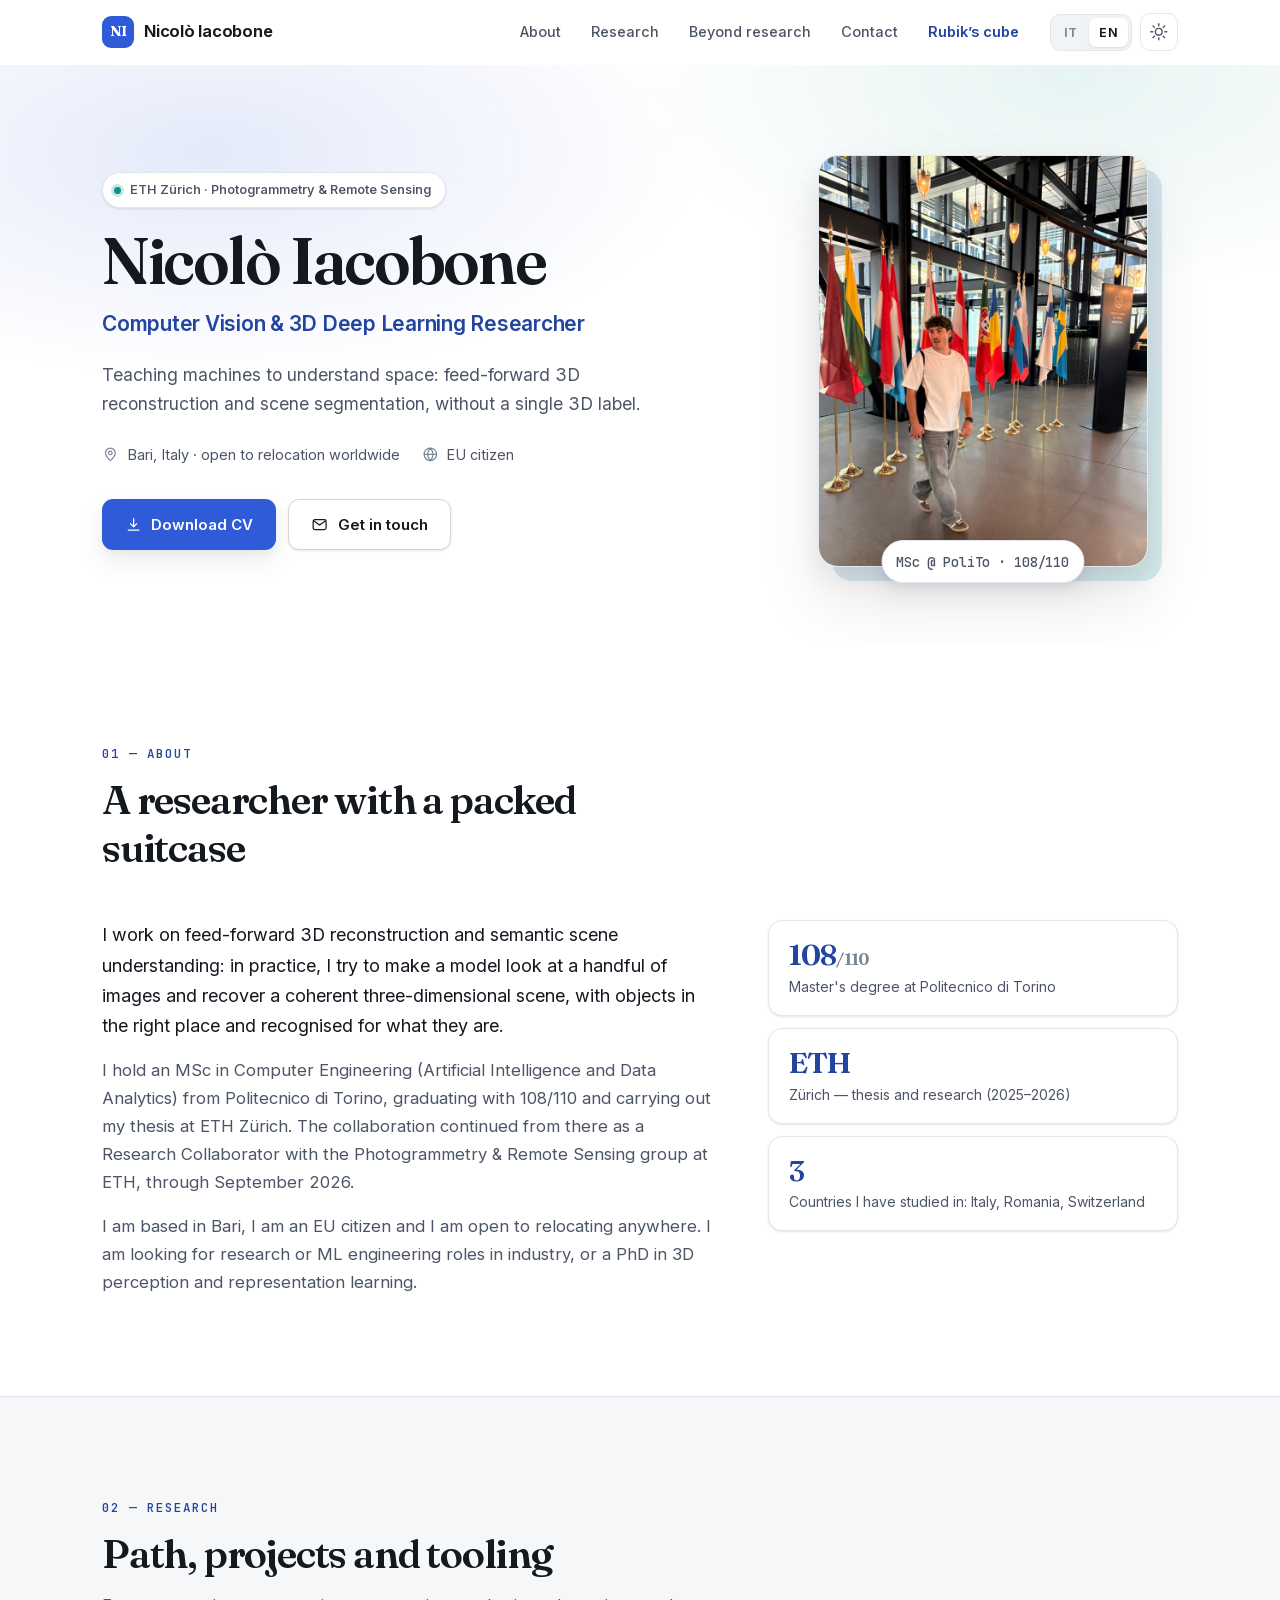
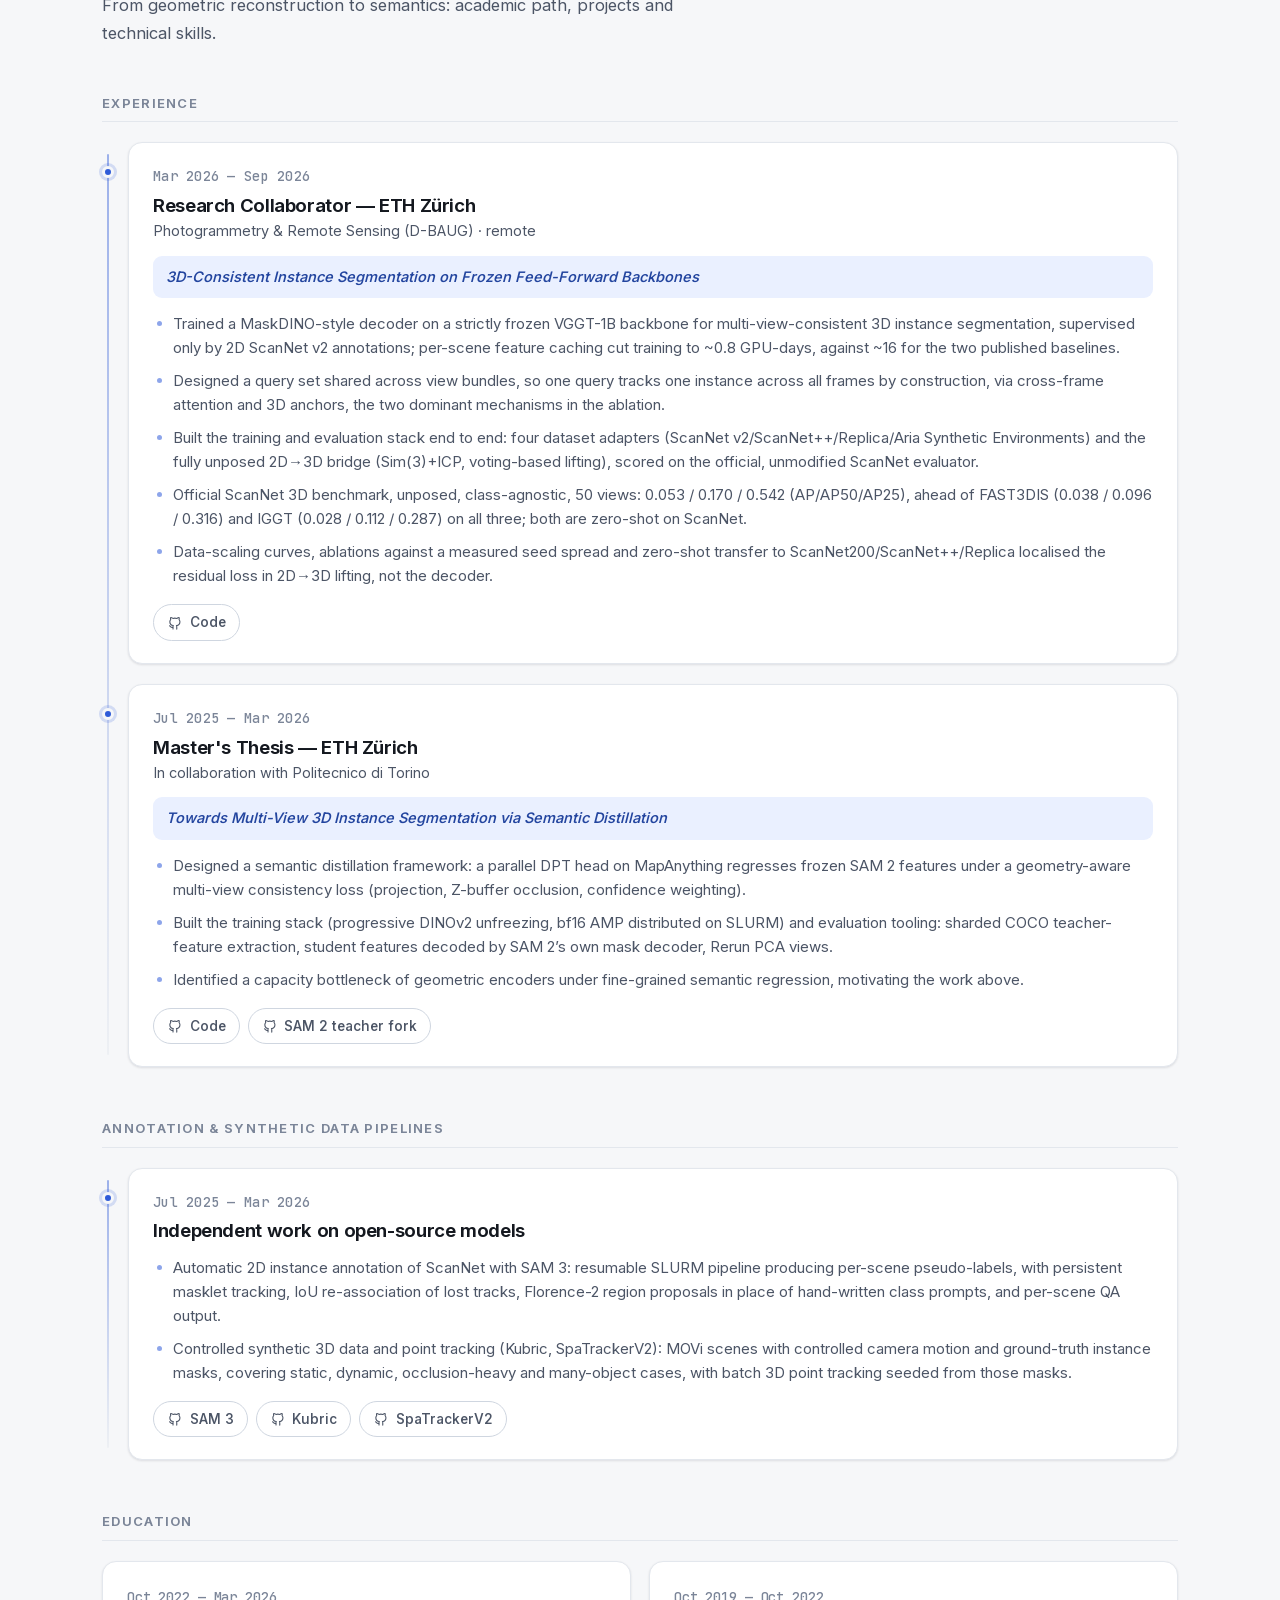
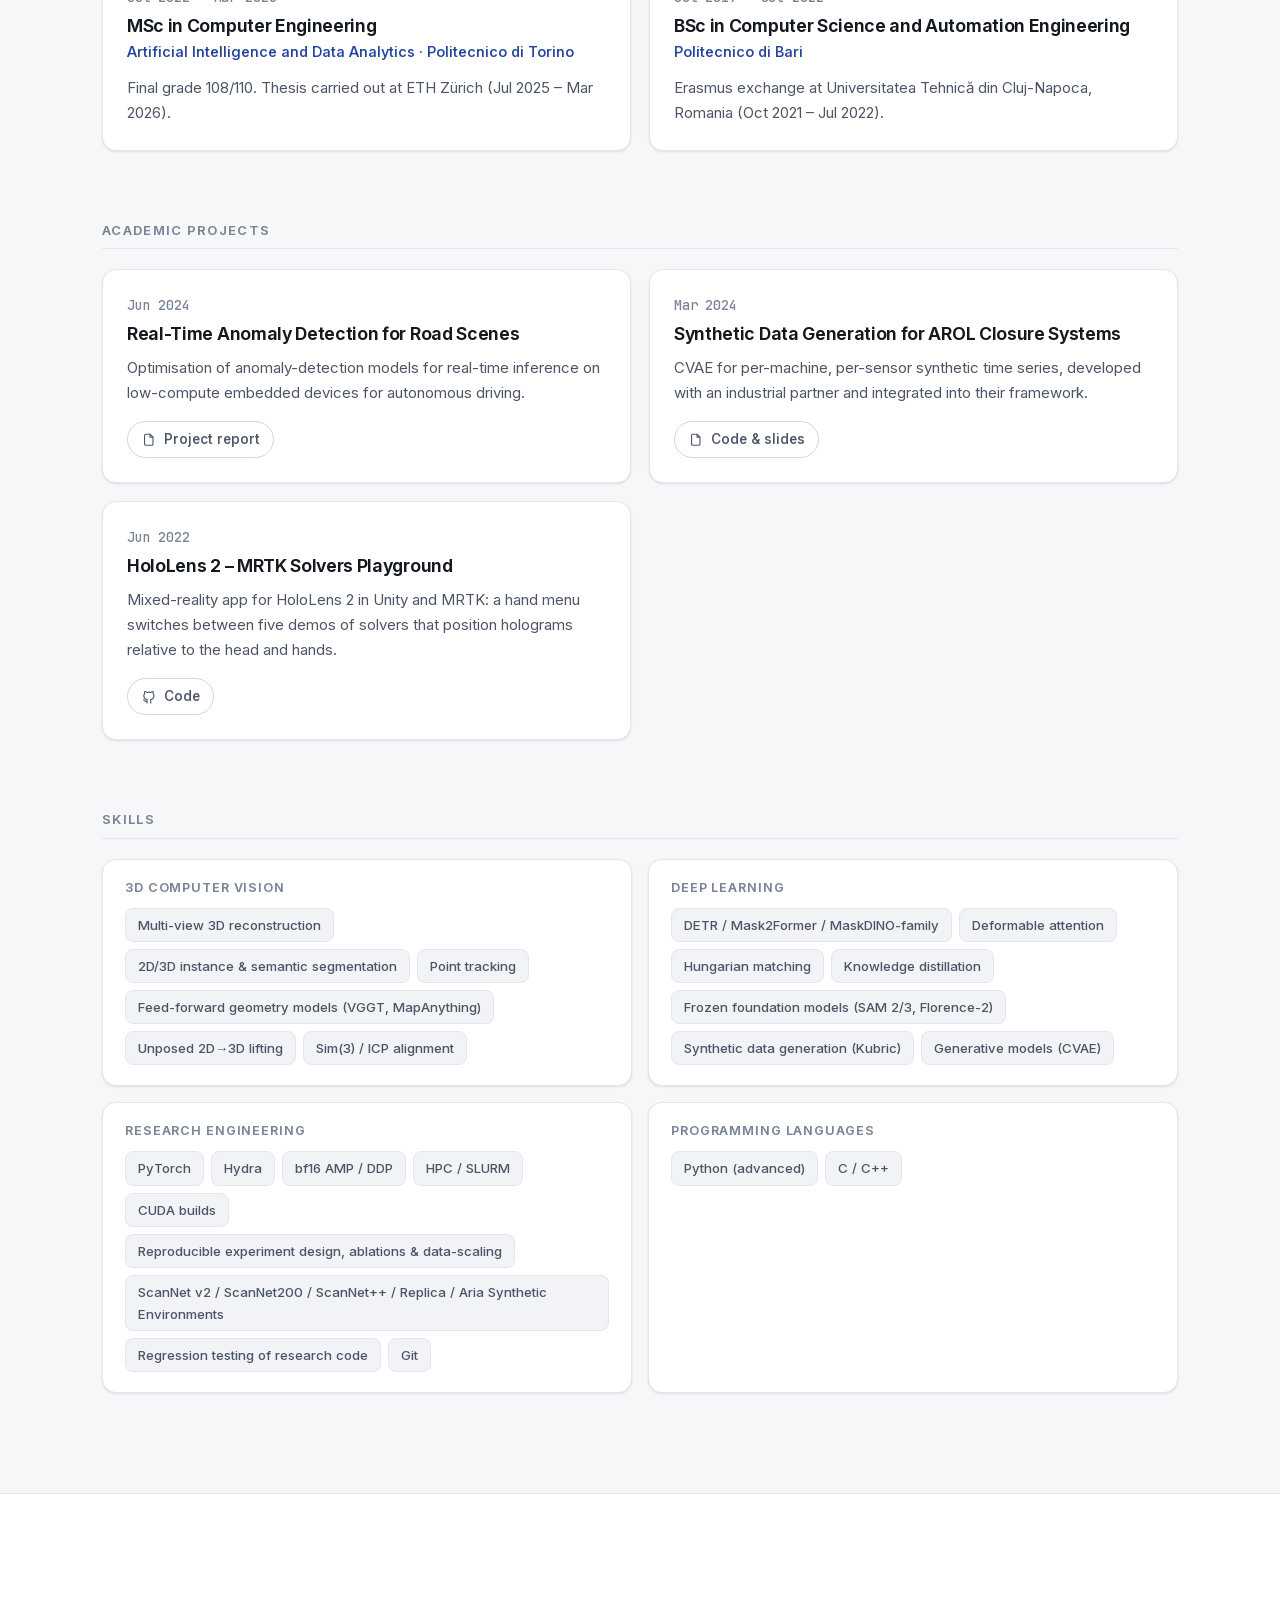
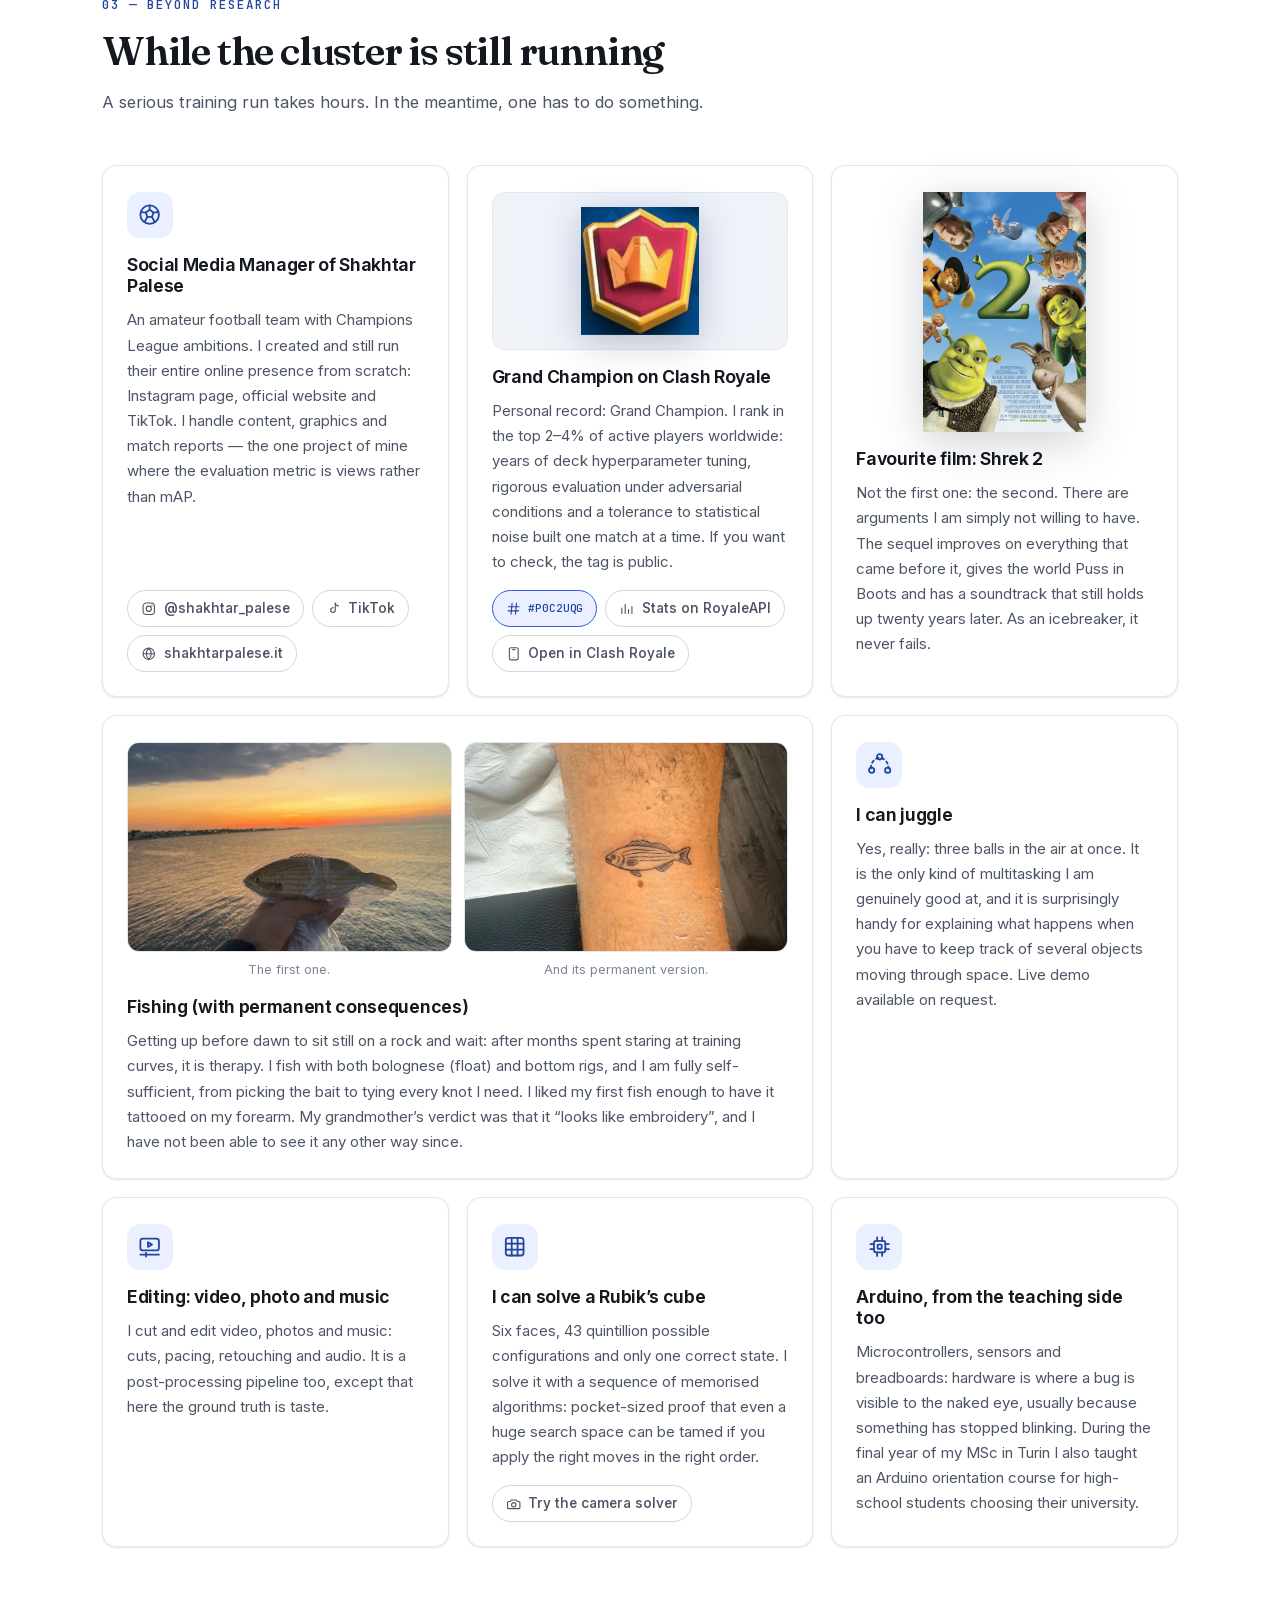
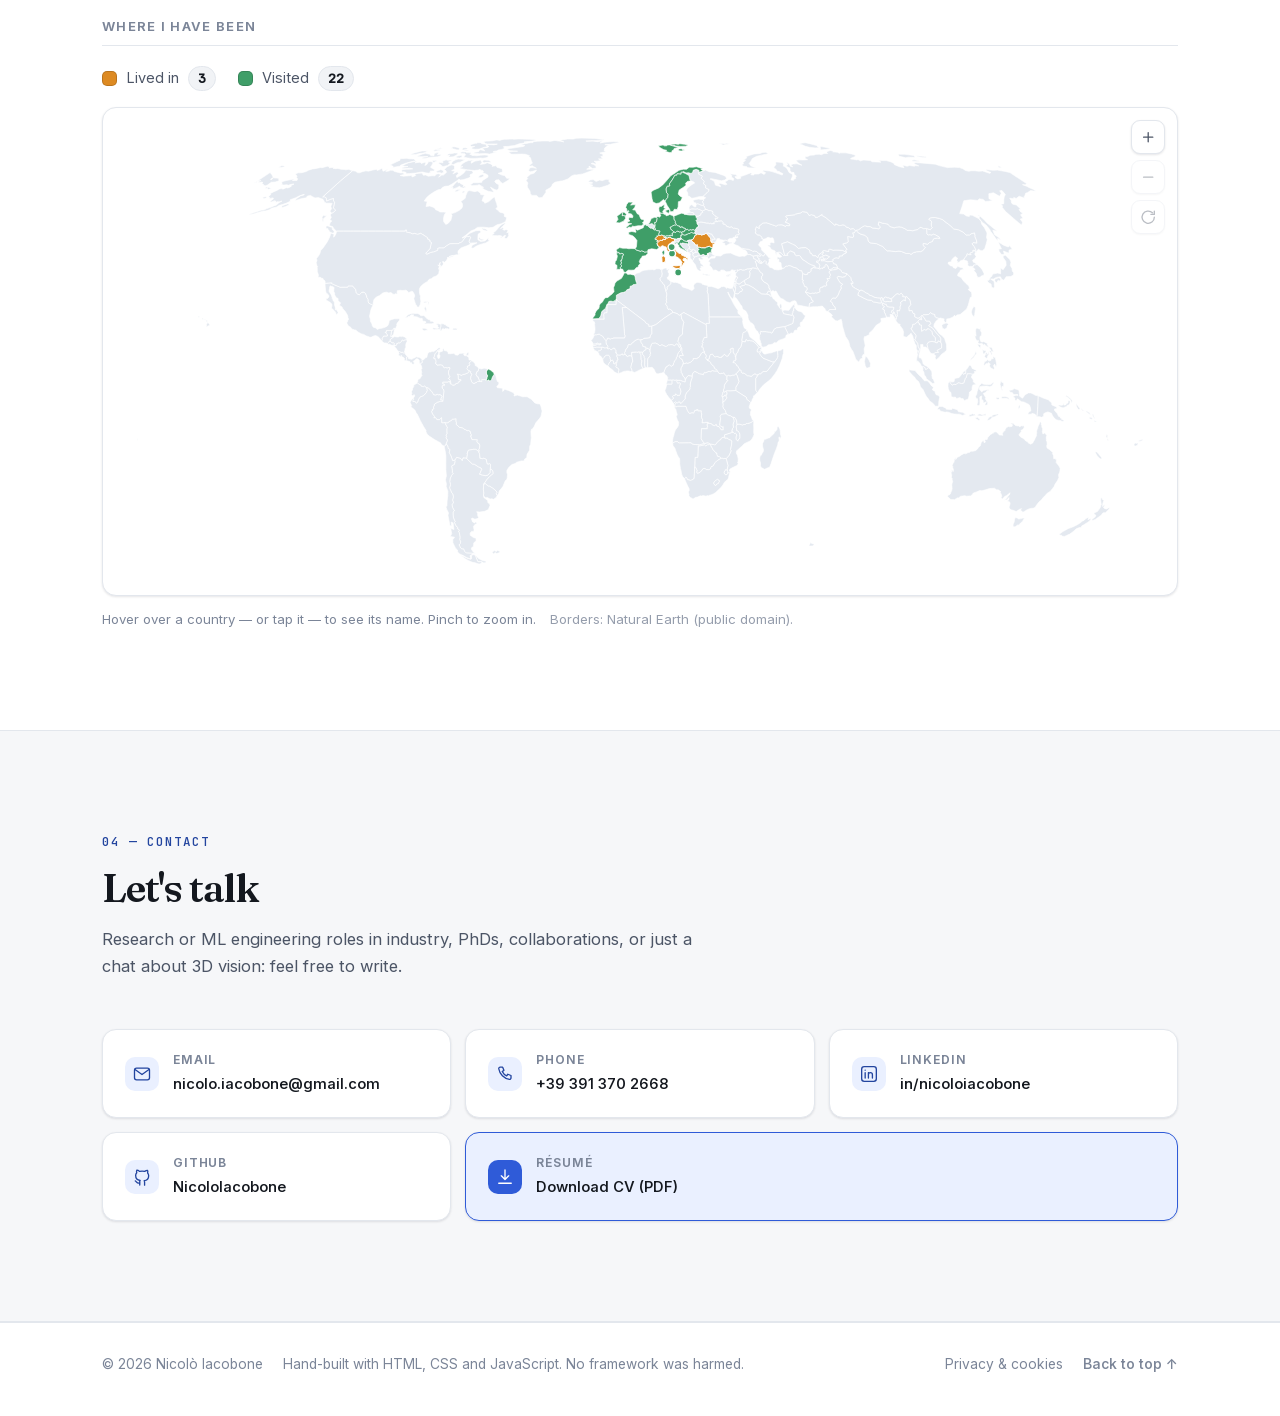
==== commit 8097136d: "link al cubo di Rubik nella barra e nella card "So risolvere il cubo di Rubik" Co-Authored-By: Claud" ====
--- a/index.html
+++ b/index.html
@@ -48,6 +48,7 @@
       <a href="#research" data-i18n="nav.research">Ricerca</a>
       <a href="#beyond" data-i18n="nav.beyond">Oltre la ricerca</a>
       <a href="#contact" data-i18n="nav.contact">Contatti</a>
+      <a class="nav__cta" href="rubik/" data-i18n="nav.rubik">Cubo di Rubik</a>
     </nav>
 
     <div class="nav__tools">
@@ -424,6 +425,12 @@
           </div>
           <h3 class="card__title" data-i18n="beyond.c8Title">So risolvere il cubo di Rubik</h3>
           <p class="card__body" data-i18n="beyond.c8Body">Sei facce, 43 miliardi di miliardi di configurazioni possibili e un solo stato corretto. Lo risolvo con una sequenza di algoritmi imparati a memoria: la prova tascabile che anche uno spazio di ricerca enorme si doma, se applichi le mosse giuste nell'ordine giusto.</p>
+          <p class="card__links">
+            <a class="linkpill" href="rubik/">
+              <svg class="icon" viewBox="0 0 24 24" aria-hidden="true"><path d="M4 8.5h2.6l1.6-2.4h7.6l1.6 2.4H20a1.5 1.5 0 0 1 1.5 1.5v8a1.5 1.5 0 0 1-1.5 1.5H4A1.5 1.5 0 0 1 2.5 18v-8A1.5 1.5 0 0 1 4 8.5z"/><circle cx="12" cy="13.6" r="3.4"/></svg>
+              <span data-i18n="beyond.c8Link">Prova il risolutore con la fotocamera</span>
+            </a>
+          </p>
         </article>
 
         <article class="card card--fun reveal" style="--d:480ms">
--- a/css/style.css
+++ b/css/style.css
@@ -227,6 +227,9 @@
 }
 .nav__links a:hover { color: var(--text); background: var(--bg-inset); }
 .nav__links a.is-active { color: var(--accent-text); background: var(--accent-soft); }
+/* Link a una pagina del sito (non a una sezione): in evidenza, fuori dallo scrollspy. */
+.nav__links a.nav__cta { color: var(--accent-text); font-weight: 600; }
+.nav__links a.nav__cta:hover { background: var(--accent-soft); }
 
 .nav__tools { display: flex; align-items: center; gap: 8px; }
 
@@ -706,6 +709,8 @@
    RESPONSIVE
    ========================================================= */
 @media (max-width: 980px) {
+  /* Con 5 voci nella barra il nome accanto al logo non ci sta più: resta solo «NI». */
+  .nav__brandtext { display: none; }
   .hero__grid { grid-template-columns: 1fr; text-align: left; }
   .hero__photo { grid-row: 1; max-width: 250px; justify-self: start; }
   .about__grid { grid-template-columns: 1fr; }
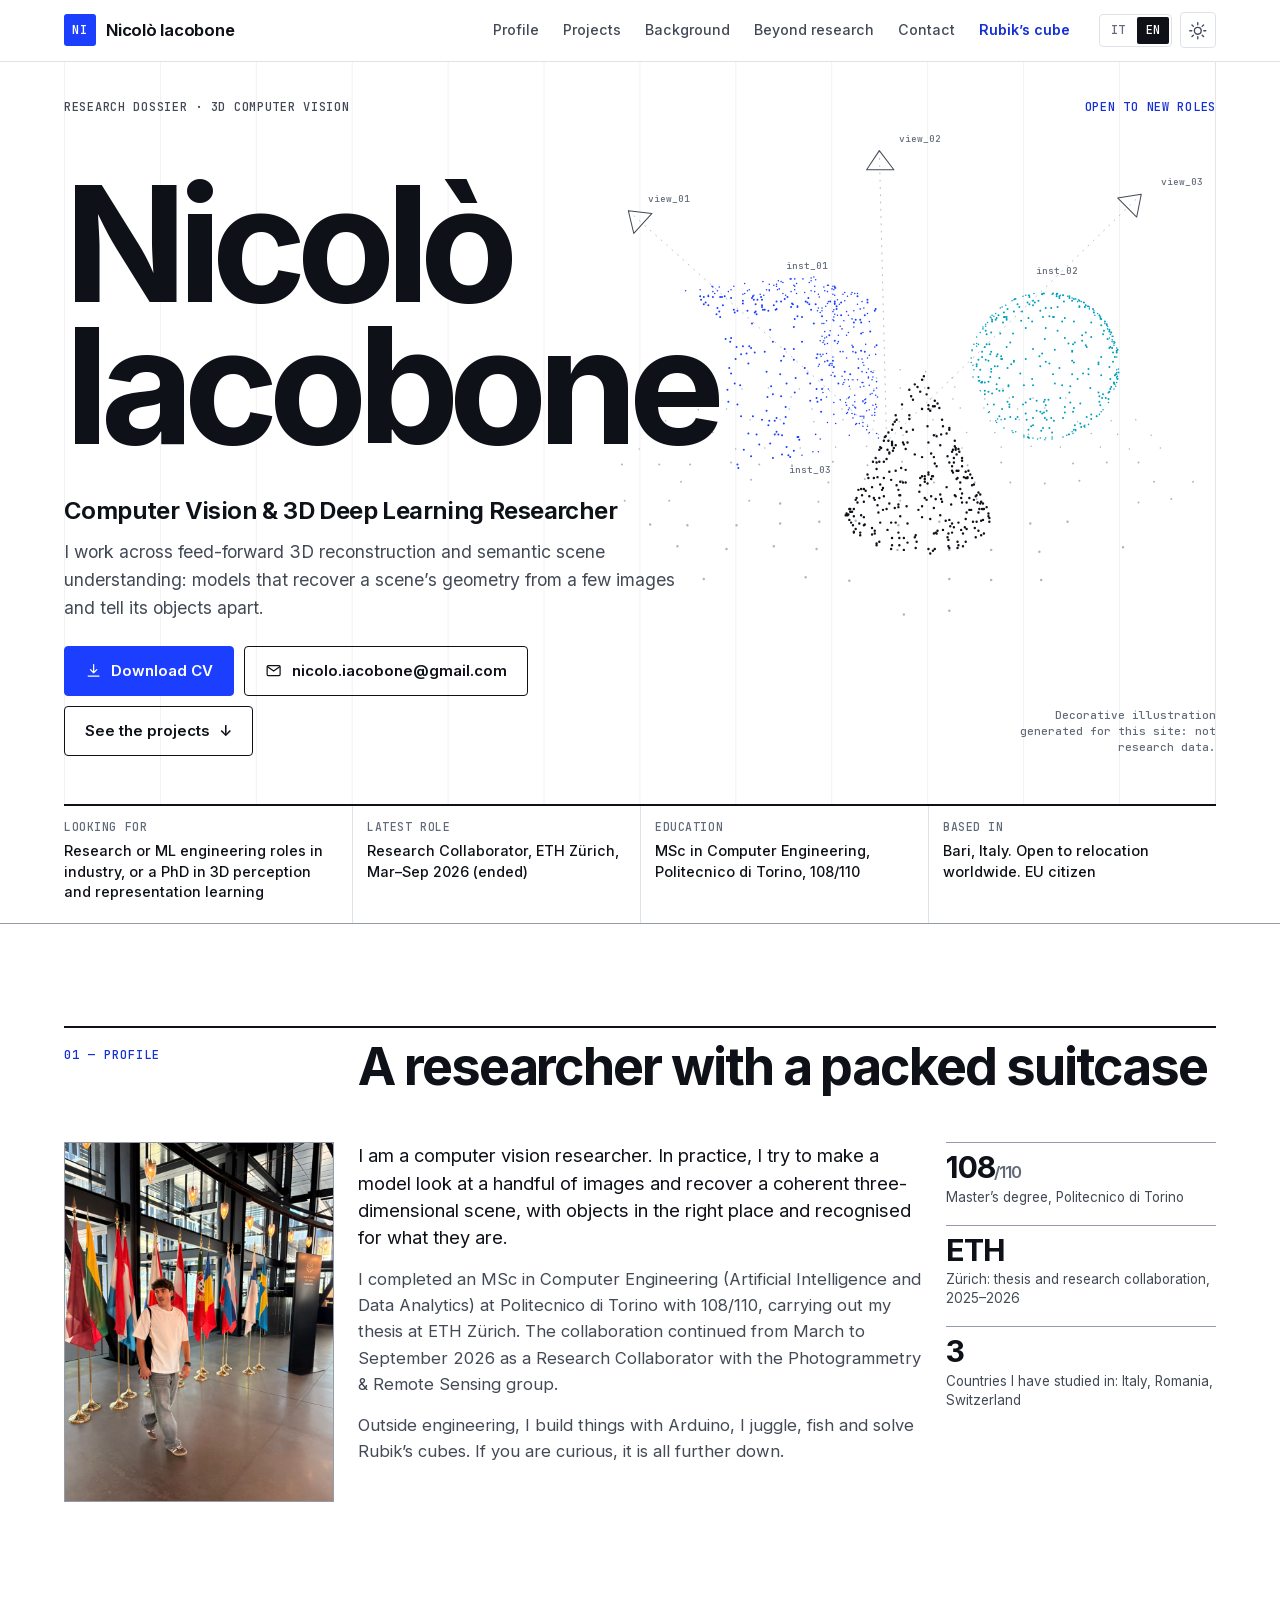
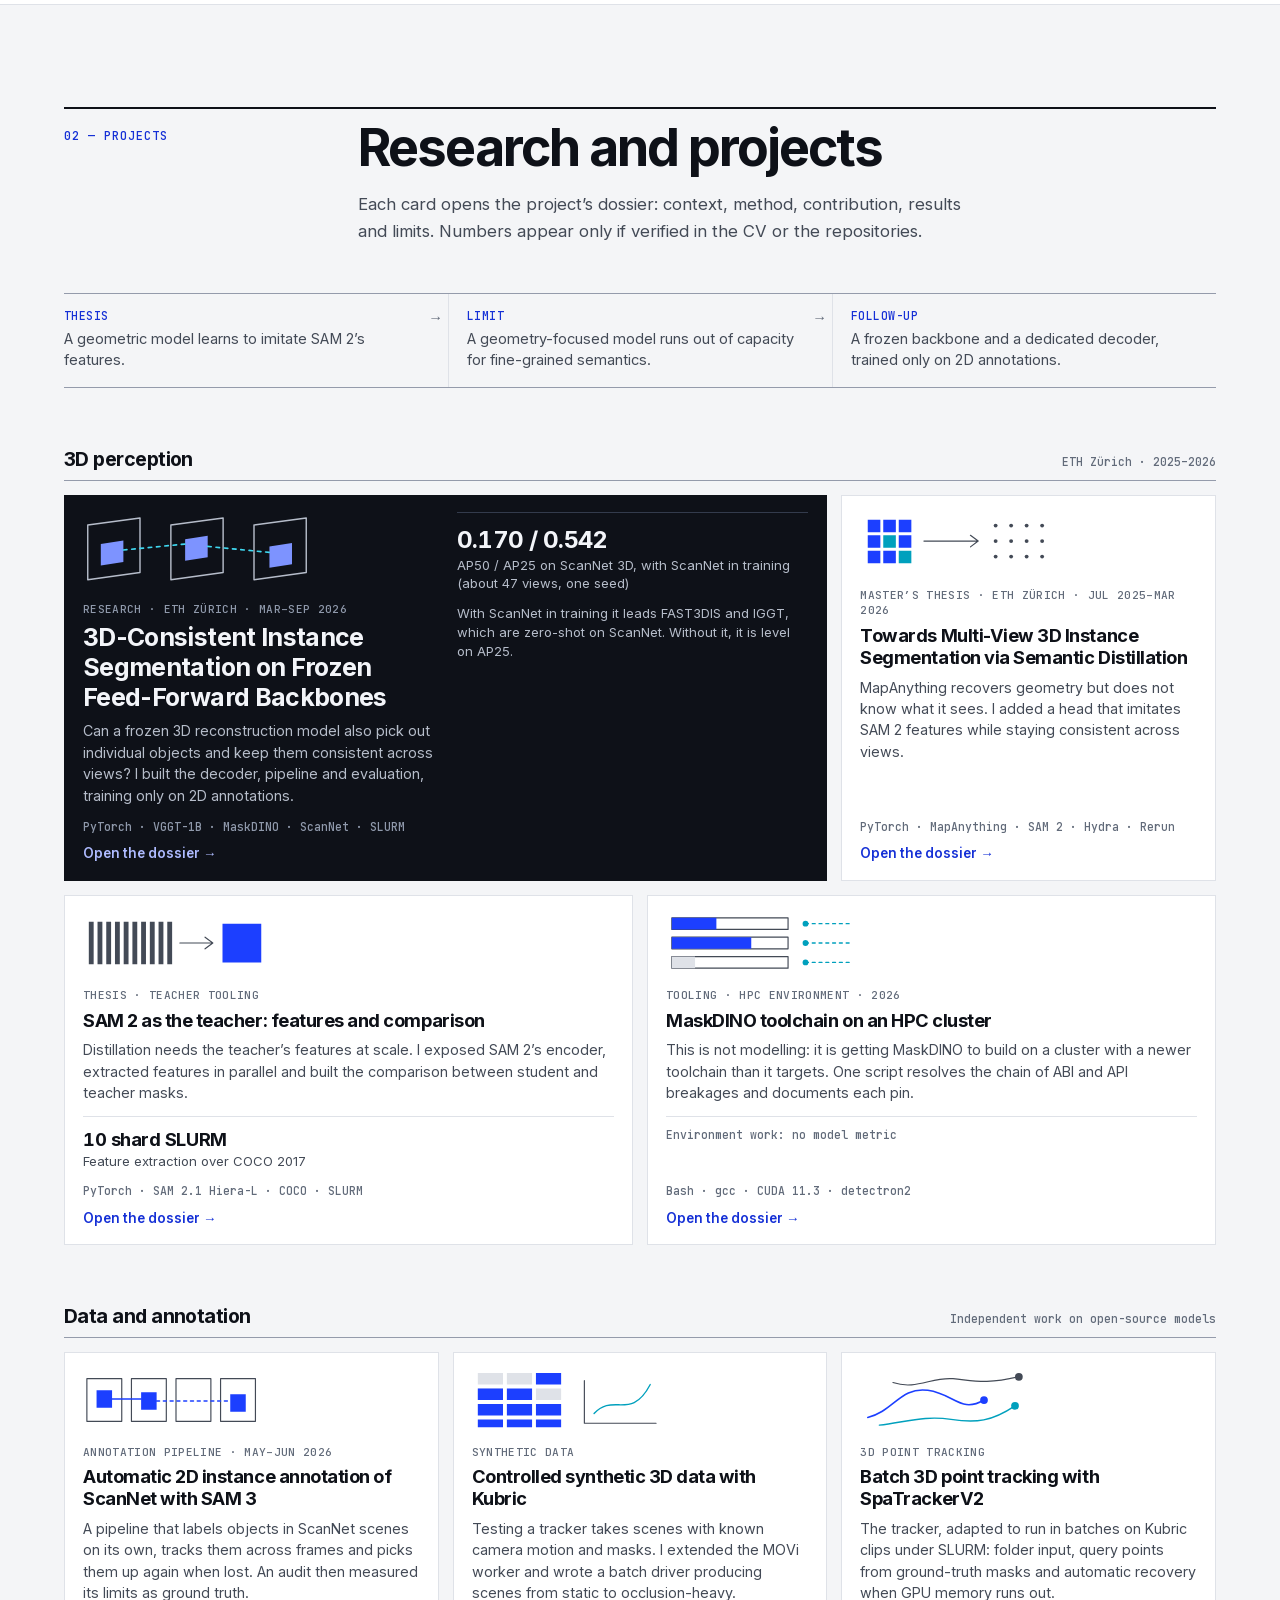
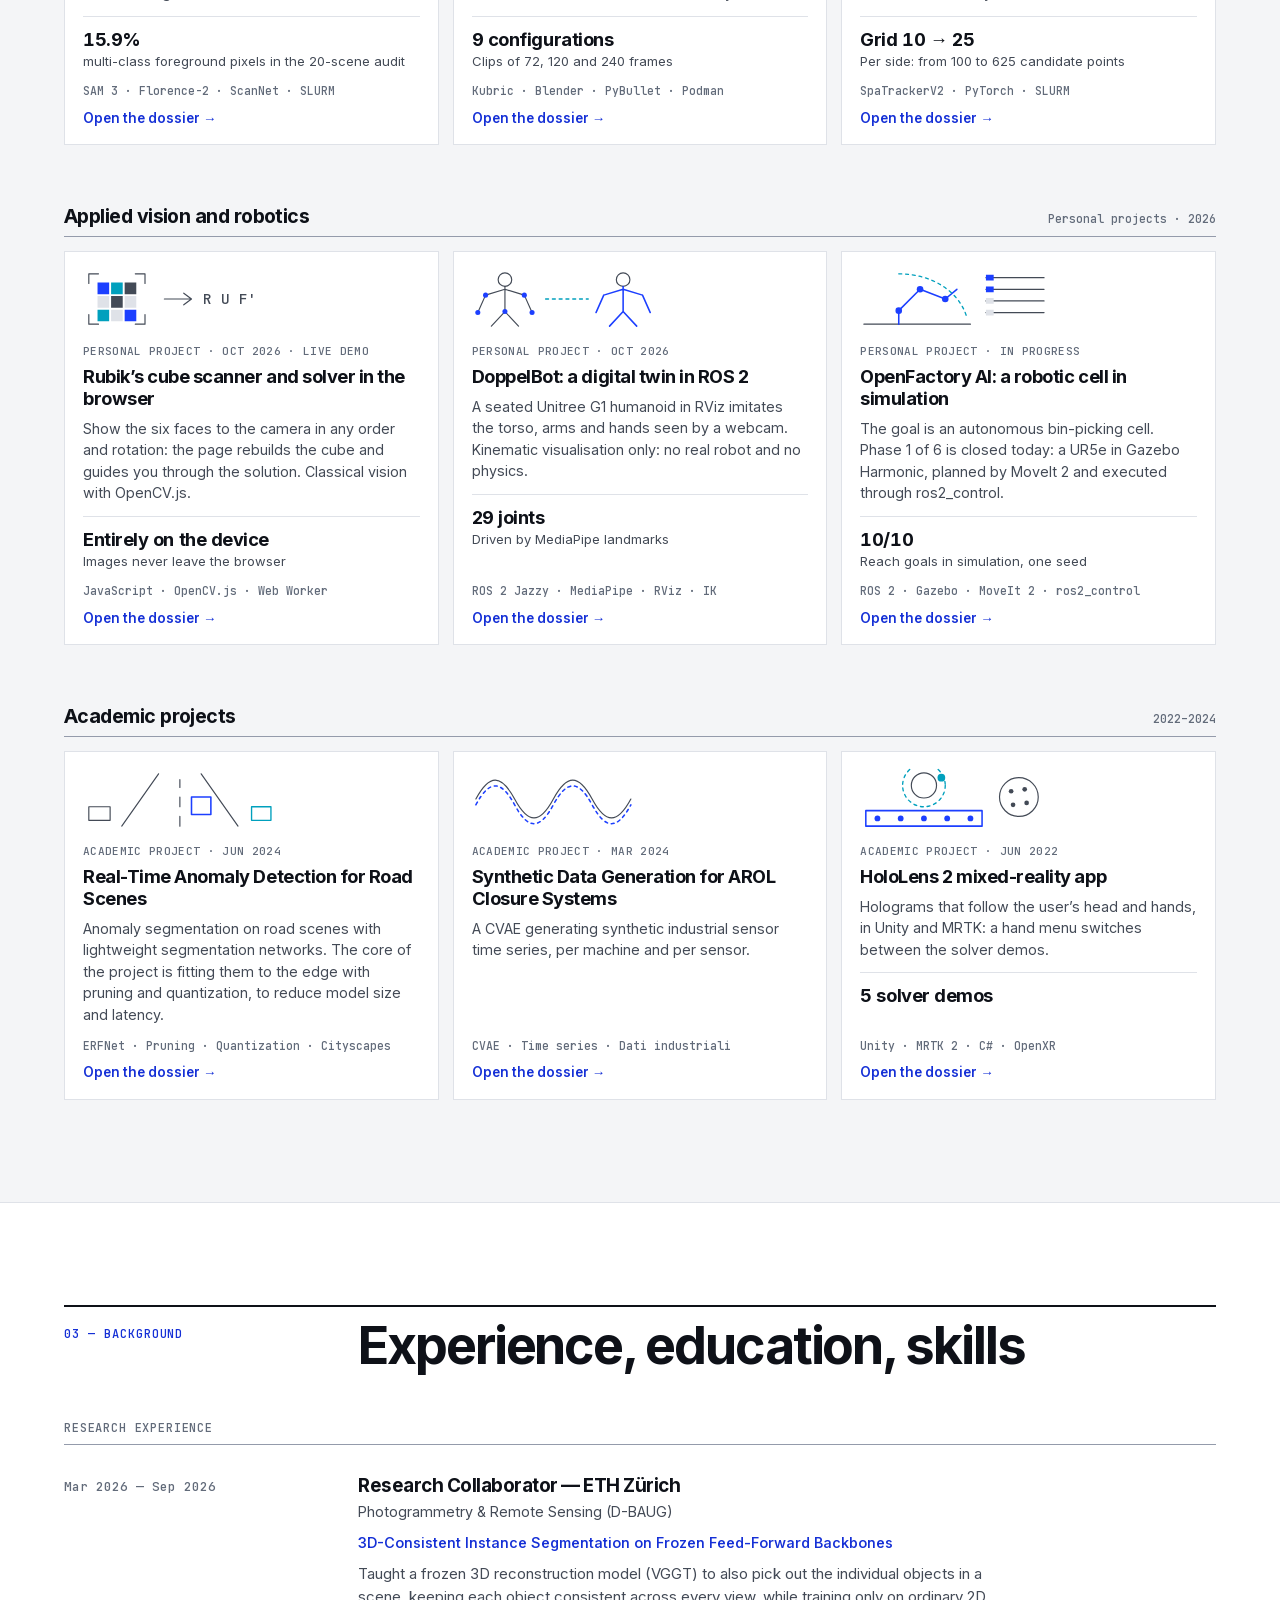
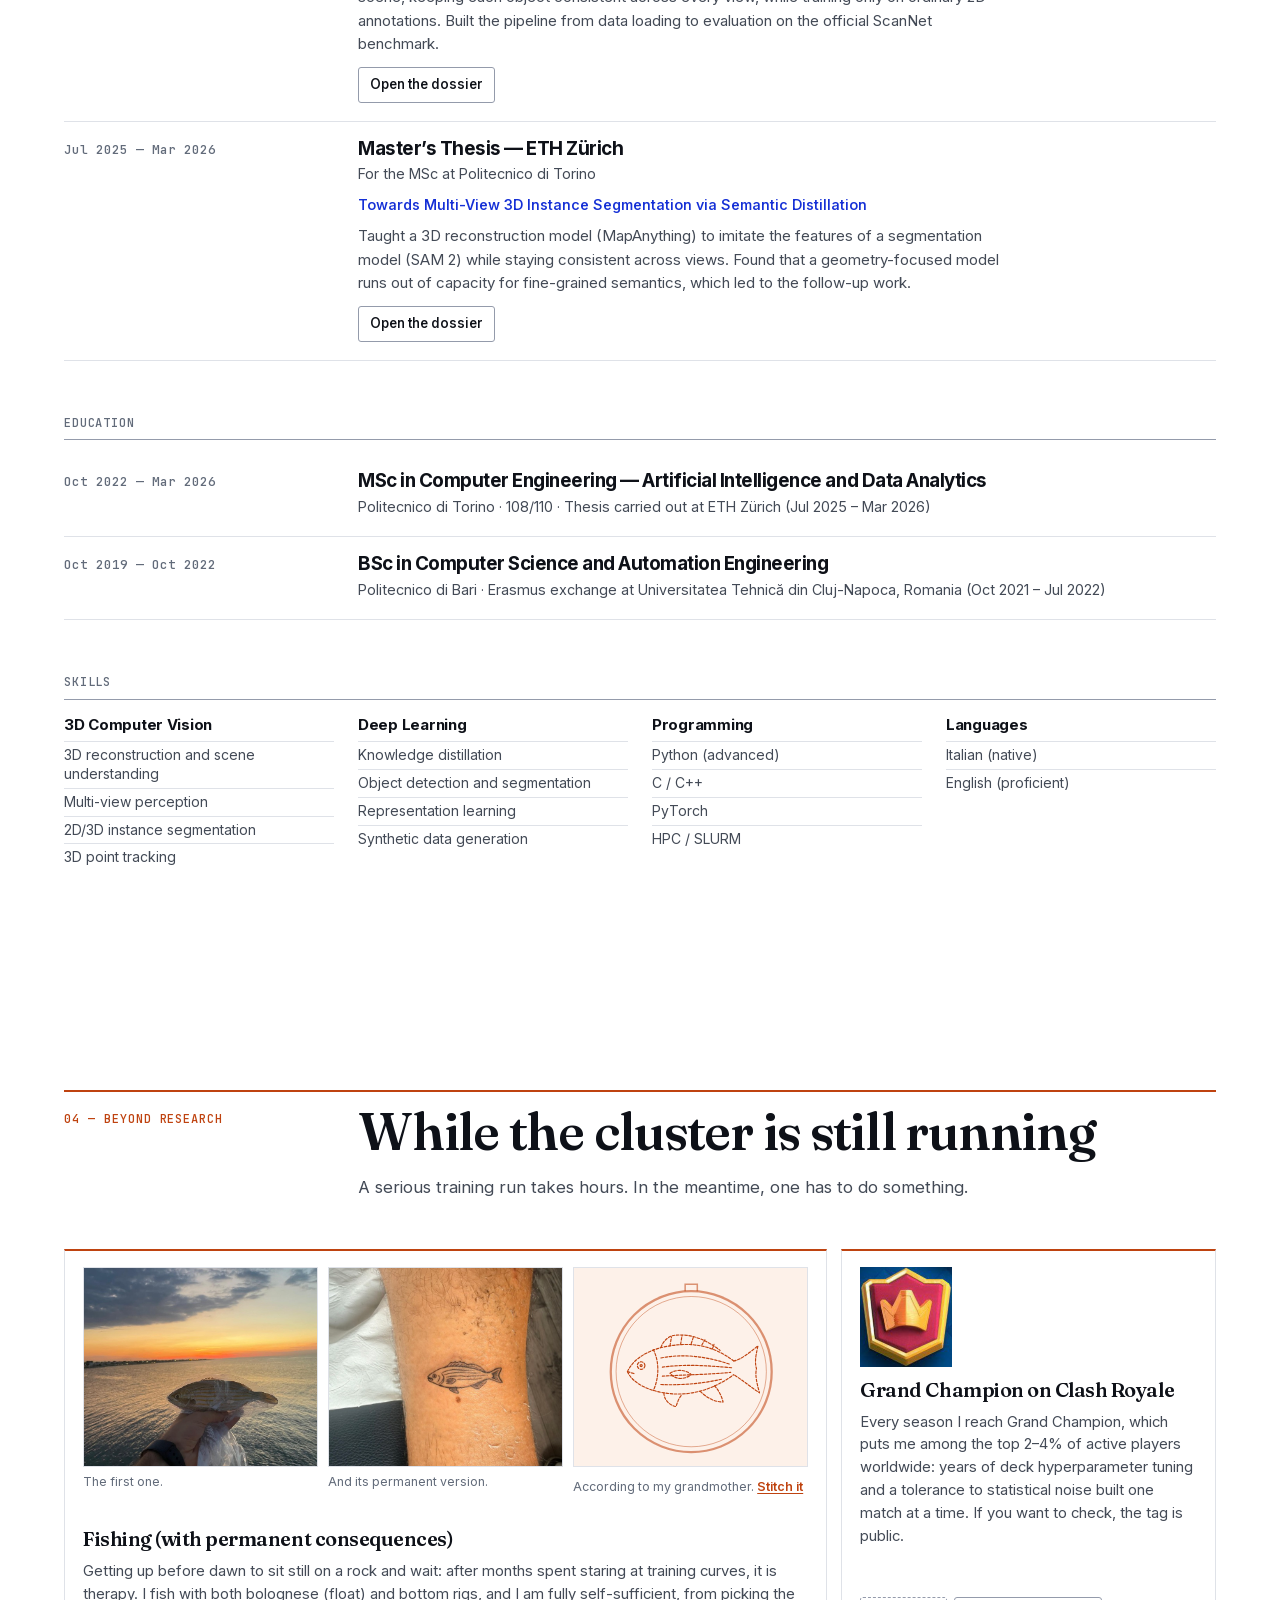
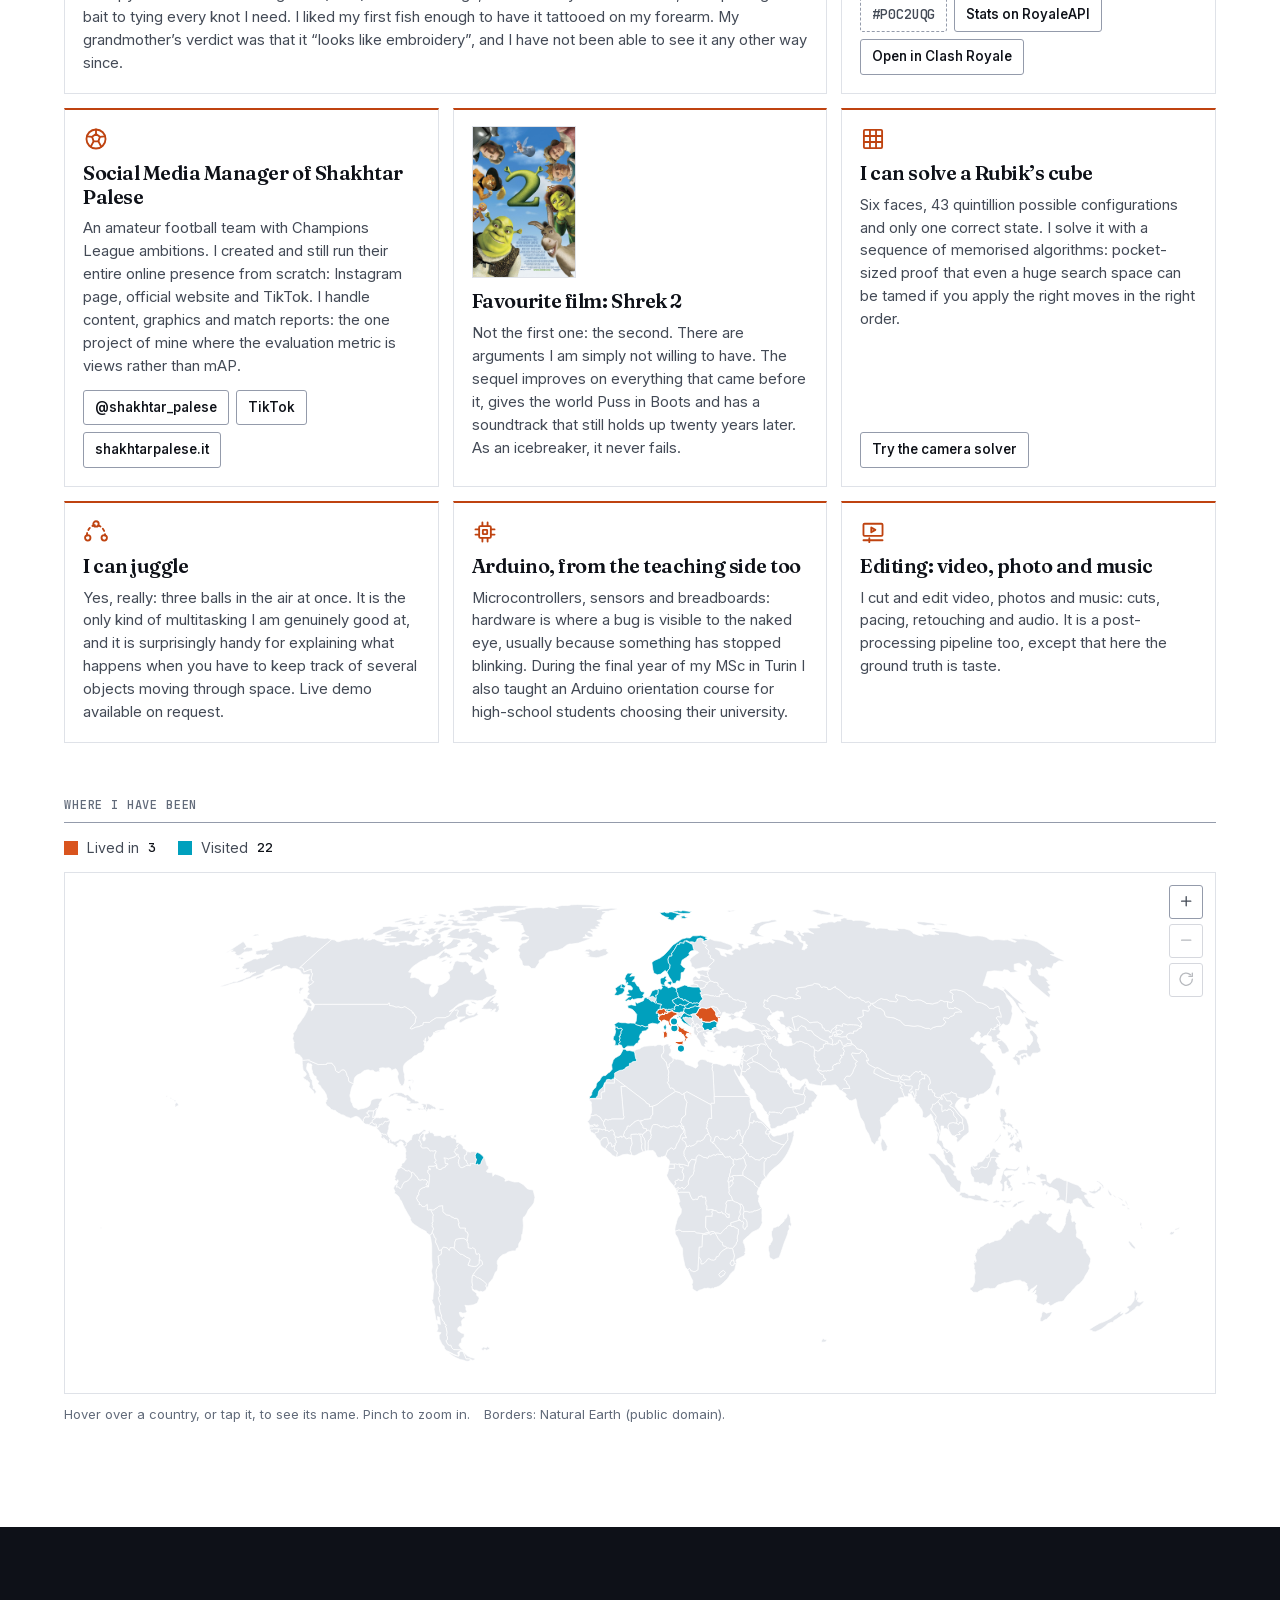
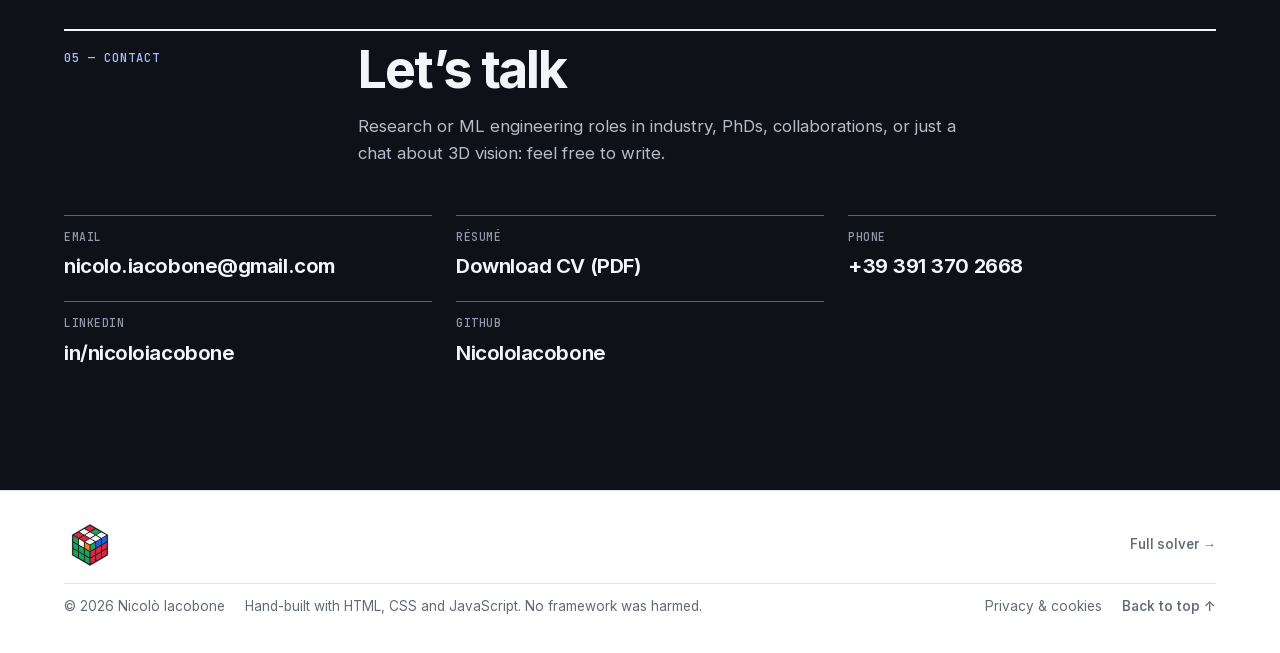
==== commit 1d480404: "nuova home con dossier dei progetti e revisione dei testi - home ridisegnata: stili in css/home.css," ====
--- a/index.html
+++ b/index.html
@@ -4,21 +4,26 @@
 <meta charset="utf-8">
 <meta name="viewport" content="width=device-width, initial-scale=1">
 <title data-i18n="meta.title">Nicolò Iacobone — Computer Vision &amp; 3D Deep Learning Researcher</title>
-<meta name="description" data-i18n-attr="content" data-i18n="meta.description" content="Sito personale di Nicolò Iacobone, ricercatore in Computer Vision e 3D Deep Learning presso il gruppo Photogrammetry &amp; Remote Sensing dell'ETH di Zurigo.">
+<meta name="description" data-i18n-attr="content" data-i18n="meta.description" content="Portfolio di Nicolò Iacobone, ricercatore in Computer Vision e 3D Deep Learning: feed-forward 3D reconstruction e semantic scene understanding. Cerca ruoli di ricerca o ML engineering, oppure un dottorato.">
 <meta name="author" content="Nicolò Iacobone">
 <meta name="theme-color" content="#ffffff">
 <meta property="og:title" content="Nicolò Iacobone — Computer Vision &amp; 3D Deep Learning Researcher">
-<meta property="og:description" content="Computer Vision &amp; 3D Deep Learning Researcher — ETH Zürich, Photogrammetry &amp; Remote Sensing.">
-<meta property="og:image" content="imgs_and_docs/foto_profilo.jpeg">
+<meta property="og:description" content="Portfolio of a Computer Vision and 3D Deep Learning researcher working on feed-forward 3D reconstruction and semantic scene understanding. Open to research or ML engineering roles, or a PhD.">
+<meta property="og:image" content="https://www.nicoloiacobone.it/imgs_and_docs/foto_profilo.jpeg">
+<meta property="og:image:alt" content="Portrait of Nicolò Iacobone">
 <meta property="og:type" content="website">
 <meta property="og:url" content="https://www.nicoloiacobone.it/">
+<meta property="og:locale" content="it_IT">
+<meta property="og:locale:alternate" content="en_GB">
+<meta name="twitter:card" content="summary">
 <link rel="canonical" href="https://www.nicoloiacobone.it/">
-<link rel="icon" href="data:image/svg+xml,<svg xmlns='http://www.w3.org/2000/svg' viewBox='0 0 100 100'><rect width='100' height='100' rx='22' fill='%232f5bd8'/><text x='50' y='69' font-size='58' font-family='Georgia,serif' font-weight='700' fill='white' text-anchor='middle'>NI</text></svg>">
+<link rel="icon" href="data:image/svg+xml,<svg xmlns='http://www.w3.org/2000/svg' viewBox='0 0 100 100'><rect width='100' height='100' fill='%231c3fff'/><text x='50' y='68' font-size='52' font-family='Menlo,monospace' font-weight='500' fill='white' text-anchor='middle'>NI</text></svg>">
 <link rel="preload" href="fonts/inter-latin.woff2" as="font" type="font/woff2" crossorigin>
-<link rel="preload" href="fonts/fraunces-latin.woff2" as="font" type="font/woff2" crossorigin>
 <link rel="stylesheet" href="css/style.css">
-<noscript><style>.reveal{opacity:1!important;transform:none!important}</style></noscript>
+<link rel="stylesheet" href="css/home.css">
 <script>
+/* Prima di tutto: senza questa classe i dossier restano sezioni della pagina. */
+document.documentElement.classList.add('js');
 /* Applica tema e lingua prima del primo paint per evitare il flash */
 (function () {
   try {
@@ -44,8 +49,9 @@
     </a>
 
     <nav class="nav__links" id="navLinks" aria-label="Main">
-      <a href="#about" data-i18n="nav.about">Chi sono</a>
-      <a href="#research" data-i18n="nav.research">Ricerca</a>
+      <a href="#about" data-i18n="nav.about">Profilo</a>
+      <a href="#projects" data-i18n="nav.projects">Progetti</a>
+      <a href="#path" data-i18n="nav.path">Percorso</a>
       <a href="#beyond" data-i18n="nav.beyond">Oltre la ricerca</a>
       <a href="#contact" data-i18n="nav.contact">Contatti</a>
       <a class="nav__cta" href="rubik/" data-i18n="nav.rubik">Cubo di Rubik</a>
@@ -73,393 +79,1669 @@
 
   <!-- ============ HERO ============ -->
   <section class="hero" id="hero">
-    <div class="hero__glow" aria-hidden="true"></div>
-    <div class="wrap hero__grid">
-      <div class="hero__text">
-        <p class="eyebrow reveal">
-          <span class="dot" aria-hidden="true"></span>
-          <span data-i18n="hero.badge">ETH Zürich · Photogrammetry &amp; Remote Sensing</span>
-        </p>
-        <h1 class="hero__name reveal" style="--d:60ms">Nicolò Iacobone</h1>
-        <p class="hero__role reveal" style="--d:120ms" data-i18n="hero.role">Computer Vision &amp; 3D Deep Learning Researcher</p>
-        <p class="hero__tag reveal" style="--d:180ms" data-i18n="hero.tagline">Insegno alle macchine a capire lo spazio: ricostruzione 3D feed-forward e segmentazione delle scene, senza etichette 3D.</p>
-
-        <ul class="hero__facts reveal" style="--d:240ms">
-          <li><svg class="icon" viewBox="0 0 24 24" aria-hidden="true"><path d="M12 21s7-6.1 7-11a7 7 0 1 0-14 0c0 4.9 7 11 7 11z"/><circle cx="12" cy="10" r="2.6"/></svg><span data-i18n="hero.fact1">Bari, Italia · disponibile a trasferirsi</span></li>
-          <li><svg class="icon" viewBox="0 0 24 24" aria-hidden="true"><circle cx="12" cy="12" r="9"/><path d="M3 12h18M12 3c2.6 2.7 3.9 6 3.9 9S14.6 18.3 12 21c-2.6-2.7-3.9-6-3.9-9S9.4 5.7 12 3z"/></svg><span data-i18n="hero.fact2">Cittadino UE</span></li>
-        </ul>
-
-        <div class="hero__cta reveal" style="--d:300ms">
-          <a class="btn btn--primary" href="imgs_and_docs/CV.pdf" download>
-            <svg class="icon" viewBox="0 0 24 24" aria-hidden="true"><path d="M12 3.5v11.5M7.6 10.6 12 15l4.4-4.4M4.5 19.5h15"/></svg>
-            <span data-i18n="hero.cvBtn">Scarica il CV</span>
-          </a>
-          <a class="btn btn--ghost" href="#contact">
-            <svg class="icon" viewBox="0 0 24 24" aria-hidden="true"><rect x="3" y="5" width="18" height="14" rx="2.5"/><path d="m3.6 6.6 8.4 6 8.4-6"/></svg>
-            <span data-i18n="hero.contactBtn">Contattami</span>
-          </a>
-        </div>
+    <div class="wrap hero__inner">
+      <p class="hero__kicker">
+        <span data-i18n="hero.kicker">Dossier di ricerca · 3D computer vision</span>
+        <b data-i18n="hero.kickerR">Aperto a nuove posizioni</b>
+      </p>
+
+      <div class="hero__stage">
+        <svg class="cloud" viewBox="0 0 760 540" aria-hidden="true" focusable="false">
+        <path class="cloud__ray" d="M96 92L380 346M372 26L380 346M660 74L380 346"/>
+        <path class="cloud__cam" d="M96 92L102 117L122 95ZM372 26L358 47L388 47ZM660 74L634 78L655 99Z"/>
+        <path class="pc pc--a" stroke-width="1.7" d="M305 199h0M310 292h0M209 179h0M301 175h0M248 179h0M346 309h0M349 255h0M322 316h0M318 260h0M309 199h0M343 320h0M245 185h0M261 169h0M359 254h0M323 195h0M356 300h0M281 172h0M345 295h0M241 184h0M196 176h0M367 242h0M260 179h0M290 182h0M371 342h0M323 177h0M357 303h0M251 179h0M348 278h0M332 184h0M327 236h0M358 270h0M339 285h0M314 297h0M326 190h0M338 207h0M354 302h0M335 303h0M367 317h0M342 315h0M224 183h0M326 238h0M366 290h0M279 179h0M365 270h0M312 239h0M338 226h0M309 230h0M259 173h0M262 178h0M297 180h0M331 274h0M315 238h0M313 197h0M337 314h0M354 259h0M327 229h0M364 278h0M369 280h0M191 183h0M279 175h0M316 288h0M266 171h0M361 336h0M364 293h0M266 183h0M324 177h0M367 314h0M308 278h0M341 184h0M359 205h0M319 273h0M343 306h0M309 202h0M369 337h0M288 167h0M322 201h0M234 185h0M339 297h0M312 232h0M328 195h0M370 297h0M316 174h0M159 180h0M338 278h0M315 181h0M259 175h0M354 329h0M336 229h0M323 176h0M351 200h0M322 303h0M315 325h0M194 180h0M269 185h0M355 262h0M323 185h0M256 174h0M354 325h0M348 195h0M305 357h0M311 235h0M320 262h0M345 183h0M344 220h0M315 194h0M356 304h0M316 192h0M365 306h0M297 166h0M342 211h0M353 318h0M329 300h0M326 207h0M188 175h0M314 249h0M314 213h0M369 308h0M191 183h0M244 170h0M337 186h0M189 181h0M175 179h0M357 239h0M322 209h0M339 309h0M301 181h0M353 269h0M350 326h0M354 281h0M321 270h0M321 184h0M312 180h0M351 318h0M365 275h0M275 181h0M322 179h0M345 308h0M306 261h0M345 302h0M355 285h0M336 254h0M321 203h0M336 203h0M362 294h0M300 165h0M320 178h0M361 251h0M361 214h0M360 275h0M251 173h0M307 235h0M347 326h0M364 317h0M279 167h0M206 181h0M332 283h0M355 199h0M281 183h0M355 320h0M354 301h0M311 216h0M229 179h0M302 338h0M222 184h0M355 318h0M320 260h0M364 317h0M360 276h0M227 180h0M251 180h0M346 327h0M345 316h0M295 171h0M307 250h0M339 339h0M302 168h0M344 202h0M358 333h0M338 298h0M321 175h0M264 170h0M357 299h0M224 172h0M361 284h0M189 176h0M310 237h0M304 202h0M353 281h0M314 231h0M308 252h0M336 306h0M184 185h0M324 326h0M353 192h0M358 312h0M334 182h0M361 311h0M367 310h0M297 169h0M212 175h0M332 247h0M323 206h0M251 179h0M363 269h0M309 216h0M321 253h0M312 258h0M278 174h0M359 329h0M354 226h0M343 247h0M333 213h0M334 191h0M348 183h0M299 357h0M305 263h0M322 213h0M368 250h0M336 315h0M334 278h0M338 311h0M310 250h0M321 212h0M342 182h0M331 222h0M312 225h0M318 224h0M333 281h0M368 295h0M311 176h0M360 266h0M306 187h0M353 255h0M342 240h0M368 305h0M305 184h0M351 286h0M323 175h0M307 343h0M274 167h0M329 219h0M343 278h0M329 247h0M307 204h0M275 167h0M287 361h0M369 287h0M315 174h0"/>
+        <path class="pc pc--a" stroke-width="2.2" d="M229 241h0M226 249h0M291 192h0M309 278h0M259 320h0M294 188h0M340 272h0M272 361h0M265 339h0M264 257h0M179 195h0M240 349h0M261 338h0M367 202h0M263 272h0M322 264h0M205 289h0M236 195h0M269 319h0M209 188h0M303 298h0M352 227h0M270 282h0M290 265h0M304 250h0M216 202h0M330 207h0M287 209h0M277 195h0M255 236h0M368 200h0M222 194h0M264 296h0M267 252h0M267 326h0M243 198h0M293 193h0M179 187h0M330 193h0M227 202h0M231 362h0M282 208h0M200 196h0M209 271h0M352 215h0M362 225h0M279 211h0M259 200h0M179 187h0M250 328h0M228 260h0M189 187h0M321 257h0M278 356h0M197 209h0M197 187h0M206 302h0M232 216h0M309 288h0M265 360h0M259 335h0M284 344h0M348 186h0M235 248h0M222 191h0M334 269h0M303 288h0M203 233h0M323 192h0M184 186h0M346 212h0M296 301h0M352 246h0M175 186h0M300 216h0M253 285h0M359 190h0M231 243h0M248 269h0M193 206h0M213 204h0M246 247h0M213 282h0M278 220h0M252 223h0M323 235h0M282 197h0M233 186h0M216 305h0M356 207h0M344 215h0M258 201h0M349 265h0M302 195h0M194 199h0M244 201h0M255 364h0M351 212h0M219 284h0M270 352h0M220 250h0M216 371h0M308 313h0M243 190h0M323 274h0M323 194h0M264 192h0M325 200h0M317 262h0M282 198h0M222 241h0M243 196h0M196 203h0M303 254h0M297 201h0M279 292h0M236 203h0M214 255h0M317 229h0M202 186h0M246 201h0M181 193h0M283 341h0M220 318h0M176 190h0M271 187h0M325 197h0M184 196h0M243 322h0M309 208h0M256 196h0M346 248h0M295 195h0M278 244h0M235 204h0M208 236h0M287 236h0M269 308h0M242 187h0M238 190h0M268 244h0M359 193h0M276 194h0M249 297h0M237 206h0M274 363h0M217 375h0M327 282h0M296 282h0M268 189h0M282 341h0M207 265h0M248 312h0M255 294h0M369 240h0M199 187h0M234 190h0M250 202h0M278 256h0M223 355h0M280 276h0M251 323h0M232 188h0M257 338h0M215 242h0M315 257h0M275 198h0M257 323h0M259 192h0M228 337h0M293 271h0M209 188h0M356 247h0M237 338h0M318 192h0M233 318h0M304 302h0M212 201h0M343 242h0M308 300h0M209 232h0M252 348h0"/>
+        <path class="pc pc--c" stroke-width="1.7" d="M598 330h0M519 336h0M489 217h0M522 335h0M614 316h0M622 218h0M611 318h0M584 188h0M537 342h0M633 276h0M481 239h0M542 183h0M521 189h0M536 342h0M602 327h0M500 323h0M568 183h0M633 253h0M618 311h0M633 246h0M536 185h0M633 272h0M536 341h0M601 197h0M625 232h0M603 200h0M551 183h0M473 259h0M555 342h0M588 189h0M623 222h0M533 185h0M597 329h0M598 328h0M502 321h0M574 341h0M511 196h0M479 231h0M531 341h0M481 279h0M628 236h0M494 209h0M474 246h0M632 285h0M628 230h0M631 283h0M473 254h0M578 339h0M554 344h0M476 239h0M633 270h0M530 186h0M491 215h0M518 191h0M633 281h0M602 197h0M585 337h0M493 313h0M491 305h0M479 238h0M588 334h0M626 228h0M483 290h0M615 211h0M630 288h0M562 343h0M620 216h0M608 202h0M609 207h0M581 338h0M567 183h0M623 219h0M549 342h0M630 288h0M505 199h0M584 335h0M522 189h0M562 184h0M624 303h0M479 241h0M628 234h0M603 198h0M635 266h0M633 275h0M588 189h0M474 245h0M518 334h0M501 325h0M630 236h0M562 341h0M630 240h0M483 226h0M489 219h0M475 275h0M579 186h0M535 341h0M571 185h0M537 185h0M486 222h0M634 274h0M492 314h0M506 322h0M498 208h0M591 190h0M597 329h0M629 230h0M616 313h0M590 192h0M594 192h0M507 198h0M546 343h0M580 338h0M588 333h0M630 238h0M500 205h0M486 220h0M476 267h0M541 342h0M475 262h0M631 237h0M496 207h0M495 210h0M520 190h0M509 331h0M574 185h0M612 205h0M633 243h0M531 339h0M633 267h0"/>
+        <path class="pc pc--c" stroke-width="2.2" d="M618 228h0M506 255h0M502 263h0M576 210h0M485 280h0M494 250h0M597 193h0M541 328h0M613 261h0M548 252h0M524 195h0M517 261h0M629 258h0M624 299h0M492 291h0M635 270h0M580 238h0M600 319h0M495 226h0M513 302h0M576 308h0M534 322h0M605 215h0M596 271h0M506 252h0M505 227h0M617 298h0M509 209h0M593 304h0M541 284h0M551 184h0M496 212h0M527 271h0M632 272h0M489 224h0M488 281h0M607 200h0M554 233h0M540 214h0M507 310h0M485 253h0M611 318h0M549 202h0M496 214h0M616 211h0M510 209h0M504 318h0M575 192h0M634 245h0M584 246h0M627 226h0M568 224h0M524 319h0M584 272h0M602 266h0M631 273h0M586 333h0M576 232h0M602 272h0M605 316h0M581 186h0M604 287h0M561 320h0M581 188h0M498 305h0M531 284h0M630 281h0M585 239h0M522 321h0M492 257h0M615 209h0M633 248h0M541 196h0M533 315h0M514 285h0M515 305h0M551 315h0M493 239h0M481 275h0M519 297h0M576 314h0M479 261h0M554 300h0M501 210h0M567 184h0M516 237h0M490 228h0M599 226h0M482 279h0M520 257h0M538 299h0M489 256h0M563 209h0M495 269h0M613 292h0M625 243h0M581 292h0M625 223h0M510 321h0M584 191h0M567 186h0M595 229h0M501 283h0M627 286h0M585 313h0M547 191h0M587 328h0M625 264h0M592 197h0M485 281h0M494 275h0M621 298h0M503 207h0M533 255h0M479 263h0M586 189h0M508 215h0M605 321h0M570 186h0M529 203h0M620 214h0M634 277h0M550 334h0M562 336h0M593 326h0M592 191h0M568 198h0M536 210h0M512 209h0M535 193h0M598 198h0M555 258h0M507 255h0M555 306h0M509 204h0M502 250h0M488 294h0M574 185h0M614 302h0M530 305h0M594 330h0M484 281h0M586 214h0M515 308h0M616 253h0M488 242h0M537 187h0M628 243h0M600 242h0M626 277h0M513 265h0M555 199h0M545 301h0M543 193h0M552 209h0M483 267h0M519 227h0M541 191h0M553 302h0M553 314h0M528 213h0M488 290h0M605 231h0M545 312h0M508 290h0M536 333h0M553 183h0M584 257h0M559 331h0M514 284h0M551 249h0M614 207h0M619 224h0M485 247h0M565 245h0M615 306h0M573 284h0M500 212h0M512 211h0M558 300h0M622 217h0M624 292h0M616 218h0M552 331h0M564 323h0M516 319h0M520 258h0M520 203h0M559 260h0M549 263h0M564 209h0M626 242h0M489 224h0M533 303h0M541 244h0M512 242h0M586 309h0M586 259h0M554 320h0M582 303h0M495 247h0M618 294h0M584 247h0M504 276h0M555 221h0M616 273h0M563 272h0M599 240h0M556 312h0M623 233h0M608 204h0M626 288h0M492 280h0M565 282h0M595 235h0M630 282h0M504 290h0M541 320h0M561 199h0M582 285h0M499 263h0M571 298h0M573 214h0M629 248h0M540 277h0M556 322h0M537 195h0M559 208h0M526 198h0M563 183h0M549 313h0M533 221h0M625 291h0M625 225h0M496 293h0M495 266h0M481 256h0M587 237h0M631 253h0M590 277h0M613 259h0M501 252h0M513 200h0M570 188h0M490 239h0M501 288h0M512 212h0M570 265h0M614 296h0M633 246h0M574 320h0M592 198h0M539 329h0M599 196h0"/>
+        <path class="pc pc--g" stroke-width="1.7" d="M108 354h0M125 335h0M137 323h0M152 337h0M173 311h0M190 298h0M189 336h0M204 310h0M221 288h0M214 354h0M230 322h0M250 287h0M246 353h0M258 337h0M263 322h0M273 310h0M275 297h0M284 288h0M285 353h0M300 324h0M298 310h0M310 287h0M324 352h0M332 322h0M331 310h0M336 299h0M340 288h0M342 278h0M358 351h0M360 337h0M366 323h0M361 311h0M366 288h0M369 276h0M366 268h0M398 339h0M394 324h0M397 310h0M395 287h0M395 267h0M434 338h0M431 322h0M429 310h0M428 299h0M422 287h0M421 278h0M423 269h0M463 353h0M468 336h0M461 309h0M453 299h0M455 286h0M452 276h0M506 352h0M499 336h0M494 323h0M487 309h0M488 299h0M539 351h0M536 338h0M526 322h0M524 310h0M515 298h0M508 288h0M571 352h0M554 309h0M541 298h0M615 352h0M605 337h0M590 324h0M577 298h0M647 354h0M634 338h0M627 323h0M681 353h0M671 339h0M654 322h0"/>
+        <path class="pc pc--g" stroke-width="2.2" d="M89 371h0M92 411h0M130 371h0M141 411h0M154 390h0M164 371h0M209 369h0M229 411h0M231 388h0M240 371h0M276 372h0M305 412h0M316 391h0M321 368h0M356 387h0M359 372h0M395 411h0M397 389h0M397 368h0M434 410h0M432 391h0M479 409h0M477 391h0M469 372h0M516 391h0M506 369h0M554 392h0M592 389h0M585 370h0M657 413h0M622 369h0M693 409h0M674 390h0M657 369h0M717 390h0"/>
+        <path class="pc pc--g" stroke-width="2.7" d="M120 437h0M150 461h0M161 438h0M179 497h0M204 464h0M215 438h0M256 461h0M263 436h0M263 414h0M291 495h0M303 464h0M306 434h0M339 499h0M346 433h0M399 536h0M392 465h0M393 438h0M449 532h0M449 497h0M449 465h0M438 434h0M495 498h0M495 465h0M550 498h0M548 467h0M538 436h0M579 434h0M640 462h0"/>
+        <path class="pc pc--t" stroke-width="2.7" d="M367 444h0M440 409h0M387 356h0M421 274h0M451 415h0M372 456h0M401 354h0M389 324h0M436 444h0M390 378h0M449 432h0M383 414h0M425 329h0M432 447h0M378 341h0M486 432h0M482 420h0M452 446h0M456 355h0M434 446h0M379 340h0M449 333h0M347 408h0M468 413h0M476 410h0M442 329h0M459 435h0M454 364h0M357 400h0M455 405h0M419 417h0M372 355h0M431 307h0M352 427h0M390 350h0M403 457h0M401 391h0M426 306h0M393 399h0M390 317h0M415 421h0M399 465h0M419 429h0M428 469h0M336 425h0M417 386h0M448 454h0M457 360h0M386 452h0M454 369h0M394 460h0M403 347h0M397 305h0M457 378h0M373 393h0M369 369h0M472 382h0M429 387h0M428 312h0M366 386h0M436 304h0M426 287h0M394 452h0M433 307h0M445 433h0M371 424h0M370 385h0M463 367h0M431 466h0M479 405h0M468 442h0M442 443h0M449 463h0M435 340h0M453 380h0M484 433h0M447 451h0M484 449h0M450 439h0M432 363h0M468 424h0M471 408h0M419 310h0M448 447h0M405 321h0M426 382h0M386 348h0M341 435h0M348 413h0M461 398h0M344 446h0M487 447h0M380 365h0M355 412h0M377 345h0M490 418h0M375 399h0M455 351h0M456 406h0M434 409h0M493 430h0M339 420h0M364 441h0M372 355h0M461 391h0M340 423h0M387 327h0M479 434h0M381 355h0M390 435h0M381 443h0M355 429h0M364 396h0M335 427h0M343 438h0M441 412h0M463 364h0M412 463h0M464 461h0M355 398h0M405 289h0M459 460h0M346 442h0M386 333h0M353 405h0M351 446h0M435 373h0M365 368h0M449 331h0M476 393h0M453 355h0M483 414h0M393 418h0M393 415h0M431 384h0M422 408h0M460 357h0M398 391h0M367 410h0M424 410h0M372 368h0M433 370h0M487 420h0M351 449h0M399 452h0M391 394h0M344 420h0M492 425h0M413 456h0M377 386h0M480 413h0M396 331h0M385 388h0M452 436h0M344 445h0M463 373h0M338 426h0M364 448h0M430 384h0M439 404h0M352 398h0M369 460h0M455 345h0M368 364h0M492 428h0M464 447h0M361 406h0M367 447h0M426 347h0M383 358h0M380 420h0M346 410h0M426 310h0M424 294h0M376 397h0M417 394h0M395 428h0M407 296h0M471 421h0M419 363h0M438 309h0M433 464h0M477 441h0M391 322h0M478 406h0M486 414h0M422 384h0M481 444h0M370 416h0M383 379h0M366 408h0M395 390h0M411 451h0M374 353h0M484 412h0M462 443h0M395 405h0M463 403h0M452 378h0M377 368h0M340 420h0M467 456h0M425 392h0M429 359h0M402 417h0M411 360h0M470 378h0M344 428h0M473 421h0M454 440h0M433 301h0M337 427h0M432 339h0M467 379h0M377 406h0M401 377h0M426 464h0M493 434h0M469 386h0M360 386h0M458 386h0M373 352h0M403 436h0M466 440h0M393 446h0M459 378h0M386 460h0M485 420h0M385 464h0M458 463h0M441 322h0M388 353h0M446 337h0M467 431h0M386 350h0M356 437h0M350 436h0M439 350h0M382 336h0M447 362h0M432 419h0M369 458h0M417 291h0M449 369h0M475 434h0M457 387h0M342 423h0M349 399h0M396 375h0M440 338h0M394 405h0M429 406h0M467 386h0M373 435h0M376 421h0M355 438h0M383 359h0M385 435h0M409 333h0M452 357h0M428 431h0M412 449h0M474 386h0M481 424h0M382 345h0M398 347h0M426 380h0M419 278h0M483 404h0M422 387h0M405 317h0M402 335h0M459 354h0M359 382h0M458 456h0M465 385h0M386 346h0M435 447h0M399 349h0M478 451h0M462 408h0M469 385h0M422 390h0M339 432h0M411 283h0M456 353h0M463 413h0M414 286h0M389 419h0M369 376h0M474 394h0M416 401h0M372 408h0M409 300h0M446 396h0M481 402h0M448 461h0M439 427h0M419 384h0M452 373h0"/>
+        <g class="cloud__label"><text x="118" y="82">view_01</text><text x="394" y="16">view_02</text><text x="682" y="64">view_03</text><text x="269" y="156">inst_01</text><text x="544" y="162">inst_02</text><text x="273" y="381">inst_03</text></g>
+        </svg>
+        <h1 class="hero__name"><span>Nicolò</span><span>Iacobone</span></h1>
       </div>
 
-      <figure class="hero__photo reveal" style="--d:200ms">
-        <img src="imgs_and_docs/foto_profilo.jpeg" width="768" height="1024"
-             data-i18n-attr="alt" data-i18n="hero.photoAlt"
-             alt="Ritratto di Nicolò Iacobone">
-        <figcaption class="hero__photocaption" aria-hidden="true">
-          <span class="mono">MSc @ PoliTo · 108/110</span>
-        </figcaption>
-      </figure>
+      <div class="hero__body">
+        <div>
+          <p class="hero__role" data-i18n="hero.role">Computer Vision &amp; 3D Deep Learning Researcher</p>
+          <p class="hero__lead" data-i18n="hero.lead">Lavoro tra feed-forward 3D reconstruction e semantic scene understanding: modelli che da poche immagini ricavano la geometria di una scena e ne distinguono gli oggetti.</p>
+          <div class="hero__cta">
+            <a class="btn btn--primary" href="imgs_and_docs/CV.pdf" download>
+              <svg class="icon" viewBox="0 0 24 24" aria-hidden="true"><path d="M12 3.5v11.5M7.6 10.6 12 15l4.4-4.4M4.5 19.5h15"/></svg>
+              <span data-i18n="hero.cvBtn">Scarica il CV</span>
+            </a>
+            <a class="btn btn--ghost" href="mailto:nicolo.iacobone@gmail.com">
+              <svg class="icon" viewBox="0 0 24 24" aria-hidden="true"><rect x="3" y="5" width="18" height="14" rx="1.5"/><path d="m3.6 6.6 8.4 6 8.4-6"/></svg>
+              <span>nicolo.iacobone@gmail.com</span>
+            </a>
+            <a class="btn btn--ghost" href="#projects"><span data-i18n="hero.projectsBtn">Vedi i progetti</span> <span aria-hidden="true">↓</span></a>
+          </div>
+        </div>
+        <p class="hero__fignote" data-i18n="hero.figNote">Illustrazione decorativa generata per questo sito: non sono dati di ricerca.</p>
+      </div>
+
+      <dl class="hero__facts">
+        <div><dt data-i18n="hero.f1t">Cerco</dt><dd data-i18n="hero.f1">Ruoli di ricerca o ML engineering in industria, oppure un dottorato in 3D perception e representation learning</dd></div>
+        <div><dt data-i18n="hero.f2t">Ultimo ruolo</dt><dd data-i18n="hero.f2">Research Collaborator, ETH Zürich, mar–set 2026 (concluso)</dd></div>
+        <div><dt data-i18n="hero.f3t">Formazione</dt><dd data-i18n="hero.f3">MSc in Computer Engineering, Politecnico di Torino, 108/110</dd></div>
+        <div><dt data-i18n="hero.f4t">Base</dt><dd data-i18n="hero.f4">Bari, Italia. Disponibile a trasferirmi ovunque. Cittadino UE</dd></div>
+      </dl>
     </div>
   </section>
 
-  <!-- ============ CHI SONO ============ -->
+  <!-- ============ PROFILO ============ -->
   <section class="section" id="about">
     <div class="wrap">
-      <header class="section__head reveal">
-        <p class="section__kicker" data-i18n="about.kicker">01 — Chi sono</p>
-        <h2 class="section__title" data-i18n="about.title">Un ricercatore con la valigia pronta</h2>
+      <header class="section__head shead reveal">
+        <p class="section__kicker" data-i18n="about.kicker">01 — Profilo</p>
+        <div class="shead__body">
+          <h2 class="section__title" data-i18n="about.title">Un ricercatore con la valigia pronta</h2>
+        </div>
       </header>
 
-      <div class="about__grid">
-        <div class="about__prose reveal">
-          <p data-i18n="about.p1">Lavoro sulla ricostruzione 3D feed-forward e sulla comprensione semantica delle scene: in pratica, provo a far sì che un modello guardi una manciata di immagini e ne ricavi una scena tridimensionale coerente, con gli oggetti al posto giusto e riconosciuti come tali.</p>
-          <p data-i18n="about.p2">Ho conseguito la laurea magistrale in Ingegneria Informatica (Artificial Intelligence and Data Analytics) al Politecnico di Torino con 108/110, svolgendo la tesi all'ETH di Zurigo. Da lì la collaborazione è continuata come Research Collaborator nel gruppo di Photogrammetry &amp; Remote Sensing dell'ETH, fino a settembre 2026.</p>
-          <p data-i18n="about.p3">Vivo a Bari, sono cittadino UE e sono disponibile a trasferirmi ovunque. Cerco posizioni di ricerca o di ML engineering in industria, oppure un dottorato nel campo della percezione 3D e del representation learning.</p>
-        </div>
-
-        <ul class="about__stats reveal" style="--d:100ms">
-          <li class="stat">
-            <span class="stat__num">108<span class="stat__den">/110</span></span>
-            <span class="stat__label" data-i18n="about.stat1">Laurea magistrale al Politecnico di Torino</span>
-          </li>
-          <li class="stat">
-            <span class="stat__num">ETH</span>
-            <span class="stat__label" data-i18n="about.stat2">Zürich — tesi e ricerca (2025–2026)</span>
-          </li>
-          <li class="stat">
-            <span class="stat__num">3</span>
-            <span class="stat__label" data-i18n="about.stat3">Paesi in cui ho studiato: Italia, Romania, Svizzera</span>
-          </li>
+      <div class="about__grid reveal">
+        <figure class="about__fig">
+          <img src="imgs_and_docs/foto_profilo.jpeg" width="768" height="1024" loading="lazy" decoding="async"
+               data-i18n-attr="alt" data-i18n="about.photoAlt"
+               alt="Nicolò Iacobone in un atrio, davanti alle bandiere dei paesi europei">
+        </figure>
+        <div class="about__prose">
+          <p data-i18n="about.p1">Sono un ricercatore in computer vision. In pratica, provo a far sì che un modello guardi una manciata di immagini e ne ricavi una scena tridimensionale coerente, con gli oggetti al posto giusto e riconosciuti come tali.</p>
+          <p data-i18n="about.p2">Ho concluso la magistrale in Ingegneria Informatica (Artificial Intelligence and Data Analytics) al Politecnico di Torino con 108/110, con la tesi svolta all’ETH di Zurigo. La collaborazione è proseguita da marzo a settembre 2026 come Research Collaborator nel gruppo Photogrammetry &amp; Remote Sensing.</p>
+          <p data-i18n="about.p3">Fuori dall’ingegneria costruisco cose con Arduino, faccio il giocoliere, pesco e risolvo cubi di Rubik. Se ti incuriosisce, è tutto più sotto.</p>
+        </div>
+        <ul class="about__stats">
+          <li class="stat"><span class="stat__num">108<span class="stat__den">/110</span></span><span class="stat__label" data-i18n="about.stat1">Laurea magistrale, Politecnico di Torino</span></li>
+          <li class="stat"><span class="stat__num">ETH</span><span class="stat__label" data-i18n="about.stat2">Zürich: tesi e collaborazione di ricerca, 2025–2026</span></li>
+          <li class="stat"><span class="stat__num">3</span><span class="stat__label" data-i18n="about.stat3">Paesi in cui ho studiato: Italia, Romania, Svizzera</span></li>
         </ul>
       </div>
     </div>
   </section>
 
-  <!-- ============ RICERCA ============ -->
-  <section class="section section--alt" id="research">
+  <!-- ============ PROGETTI ============ -->
+  <section class="section" id="projects">
+    <span id="research"></span>
     <div class="wrap">
-      <header class="section__head reveal">
-        <p class="section__kicker" data-i18n="research.kicker">02 — Ricerca</p>
-        <h2 class="section__title" data-i18n="research.title">Percorso, progetti e strumenti</h2>
-        <p class="section__lead" data-i18n="research.lead">Dalla ricostruzione geometrica alla semantica: percorso accademico, progetti e competenze tecniche.</p>
+      <header class="section__head shead reveal">
+        <p class="section__kicker" data-i18n="proj.kicker">02 — Progetti</p>
+        <div class="shead__body">
+          <h2 class="section__title" data-i18n="proj.title">Ricerca e progetti</h2>
+          <p class="section__lead" data-i18n="proj.lead">Ogni card si apre sul dossier del progetto: contesto, metodo, contributo, risultati e limiti. I numeri compaiono solo se verificati nel CV o nelle repository.</p>
+        </div>
       </header>
 
-      <h3 class="subhead reveal" data-i18n="research.expTitle">Esperienza</h3>
-      <ol class="timeline">
-        <li class="tl reveal">
-          <div class="tl__marker" aria-hidden="true"></div>
-          <div class="tl__card">
-            <p class="tl__date mono" data-i18n="research.exp1Date">Mar 2026 — Set 2026</p>
-            <h4 class="tl__role" data-i18n="research.exp1Role">Research Collaborator — ETH Zürich</h4>
-            <p class="tl__org" data-i18n="research.exp1Org">Photogrammetry &amp; Remote Sensing (D-BAUG) · da remoto</p>
-            <p class="tl__topic" data-i18n="research.exp1Topic">3D-Consistent Instance Segmentation on Frozen Feed-Forward Backbones</p>
-            <ul class="tl__list">
-              <li data-i18n="research.exp1b1">Decoder in stile MaskDINO addestrato su un backbone VGGT-1B rigorosamente congelato, per segmentazione di istanze 3D coerente tra viste, con supervisione solo dalle annotazioni 2D di ScanNet v2. Il caching delle feature per scena ha ridotto il training a ~0,8 GPU-day, contro i ~16 delle due baseline pubblicate.</li>
-              <li data-i18n="research.exp1b2">Set di query condiviso tra i bundle di viste: per costruzione una query segue una singola istanza attraverso tutti i frame, grazie a cross-frame attention e ancore 3D, i due meccanismi dominanti nell'ablation.</li>
-              <li data-i18n="research.exp1b3">Stack di training e valutazione costruito end to end: quattro adapter per i dataset (ScanNet v2, ScanNet++, Replica, Aria Synthetic Environments) e il bridge 2D→3D completamente unposed (Sim(3)+ICP, lifting delle maschere per voto), valutato con l'evaluator ufficiale e non modificato di ScanNet.</li>
-              <li data-i18n="research.exp1b4">Sul benchmark ufficiale ScanNet 3D, unposed, class-agnostic, 50 viste: 0,053 / 0,170 / 0,542 (AP/AP50/AP25), davanti a FAST3DIS (0,038 / 0,096 / 0,316) e IGGT (0,028 / 0,112 / 0,287) su tutte e tre le metriche; entrambi i confronti sono zero-shot su ScanNet.</li>
-              <li data-i18n="research.exp1b5">Curve di data scaling, ablazioni confrontate con la varianza misurata tra seed e transfer zero-shot su ScanNet200/ScanNet++/Replica hanno localizzato la perdita residua nel lifting 2D→3D, non nel decoder.</li>
-            </ul>
-            <p class="tl__links">
-              <a class="linkpill" href="https://github.com/NicoloIacobone/vggt" target="_blank" rel="noopener">
-                <svg class="icon" viewBox="0 0 24 24" aria-hidden="true"><path d="M9.5 19.2c-4 1.2-4-2.1-5.6-2.5m11.2 5.1v-3.2c0-.9.1-1.6-.5-2.2 2.8-.3 5.4-1.4 5.4-6a4.6 4.6 0 0 0-1.3-3.2 4.3 4.3 0 0 0-.1-3.2s-1-.3-3.4 1.3a11.6 11.6 0 0 0-6 0C6.8 3.5 5.8 3.8 5.8 3.8a4.3 4.3 0 0 0-.1 3.2 4.6 4.6 0 0 0-1.3 3.3c0 4.5 2.6 5.6 5.4 5.9-.4.4-.6.9-.5 1.5v3.9"/></svg>
-                <span data-i18n="research.codeLink">Codice</span>
-              </a>
+      <div class="rline reveal">
+        <a class="rline__step" href="#p-mapanything"><b data-i18n="proj.r1t">Tesi</b><span data-i18n="proj.r1">Un modello geometrico impara a imitare le feature di SAM 2.</span></a>
+        <div class="rline__step"><b data-i18n="proj.r2t">Limite</b><span data-i18n="proj.r2">Un modello geometry-focused esaurisce la capacità sulla semantica fine-grained.</span></div>
+        <a class="rline__step" href="#p-vggt"><b data-i18n="proj.r3t">Progetto successivo</b><span data-i18n="proj.r3">Backbone frozen e decoder dedicato, addestrato solo su annotazioni 2D.</span></a>
+      </div>
+
+      <!-- ---------- Percezione 3D ---------- -->
+      <div class="area">
+        <div class="area__head reveal">
+          <h3 class="area__title" data-i18n="area.a">3D perception</h3>
+          <p class="area__note" data-i18n="area.aNote">ETH Zürich · 2025–2026</p>
+        </div>
+        <div class="pgrid">
+          <article class="pcard pcard--8 pcard--lead reveal">
+            <div class="pcard__left">
+              <svg class="glyph" viewBox="0 0 200 64" preserveAspectRatio="xMinYMid meet" aria-hidden="true"><path class="gl" d="M4 11l44-6v46l-44 6zM74 11l44-6v46l-44 6zM144 11l44-6v46l-44 6z"/><path class="gfa" d="M15 27l19-3v18l-19 3zM86 23l19-3v18l-19 3zM157 29l19-3v18l-19 3z"/><path class="gc gdash" d="M34 32l52-5M105 29l52 5"/></svg>
+              <p class="pcard__cat" data-i18n="p.vggt.cat">Ricerca · ETH Zürich · mar–set 2026</p>
+              <h4 class="pcard__title"><a class="pcard__link" href="#p-vggt"><span data-i18n="p.vggt.title">3D-Consistent Instance Segmentation on Frozen Feed-Forward Backbones</span><span class="vh" data-i18n="ui.openHidden">: apri il dossier</span></a></h4>
+              <p class="pcard__sum only-it" lang="it">Un modello di 3D reconstruction frozen può distinguere anche i singoli oggetti, mantenendoli coerenti tra le viste? Ho costruito decoder, pipeline e valutazione, addestrando solo su annotazioni 2D.</p>
+              <p class="pcard__sum only-en" lang="en">Can a frozen 3D reconstruction model also pick out individual objects and keep them consistent across views? I built the decoder, pipeline and evaluation, training only on 2D annotations.</p>
+              <div class="pcard__foot">
+                <p class="pcard__tech">PyTorch · VGGT-1B · MaskDINO · ScanNet · SLURM</p>
+                <span class="pcard__open" aria-hidden="true"><span data-i18n="ui.open">Apri il dossier</span> <i>→</i></span>
+              </div>
+            </div>
+            <div class="pcard__right">
+              <div class="pcard__metric">
+                <b>0.170 / 0.542</b>
+                <span class="only-it" lang="it">AP50 / AP25 su ScanNet 3D, con ScanNet in training (circa 47 viste, un seed)</span>
+                <span class="only-en" lang="en">AP50 / AP25 on ScanNet 3D, with ScanNet in training (about 47 views, one seed)</span>
+              </div>
+              <p class="pcard__verdict only-it" lang="it">Con ScanNet in training è davanti a FAST3DIS e IGGT, che su ScanNet sono zero-shot. Senza, è alla pari sull’AP25.</p>
+              <p class="pcard__verdict only-en" lang="en">With ScanNet in training it leads FAST3DIS and IGGT, which are zero-shot on ScanNet. Without it, it is level on AP25.</p>
+            </div>
+          </article>
+
+          <article class="pcard reveal" style="--d:60ms">
+            <svg class="glyph" viewBox="0 0 200 64" preserveAspectRatio="xMinYMid meet" aria-hidden="true"><path class="gfa" d="M8 8h13v13H8zM24 8h13v13H24zM40 8h13v13H40zM8 24h13v13H8zM40 24h13v13H40zM8 40h13v13H8zM24 40h13v13H24z"/><path class="gfc" d="M24 24h13v13H24zM40 40h13v13H40z"/><path class="gl" d="M66 30h56M114 24l8 6-8 6"/><g class="gfn"><circle cx="140" cy="14" r="2"/><circle cx="156" cy="14" r="2"/><circle cx="172" cy="14" r="2"/><circle cx="188" cy="14" r="2"/><circle cx="140" cy="30" r="2"/><circle cx="156" cy="30" r="2"/><circle cx="172" cy="30" r="2"/><circle cx="188" cy="30" r="2"/><circle cx="140" cy="46" r="2"/><circle cx="156" cy="46" r="2"/><circle cx="172" cy="46" r="2"/><circle cx="188" cy="46" r="2"/></g></svg>
+            <p class="pcard__cat" data-i18n="p.mapanything.cat">Tesi magistrale · ETH Zürich · lug 2025–mar 2026</p>
+            <h4 class="pcard__title"><a class="pcard__link" href="#p-mapanything"><span data-i18n="p.mapanything.title">Towards Multi-View 3D Instance Segmentation via Semantic Distillation</span><span class="vh" data-i18n="ui.openHidden">: apri il dossier</span></a></h4>
+            <p class="pcard__sum only-it" lang="it">MapAnything ricostruisce la geometria ma non sa cosa vede. Gli ho aggiunto una head che imita le feature di SAM 2 restando coerente tra le viste.</p>
+            <p class="pcard__sum only-en" lang="en">MapAnything recovers geometry but does not know what it sees. I added a head that imitates SAM 2 features while staying consistent across views.</p>
+            <div class="pcard__foot">
+              <p class="pcard__tech">PyTorch · MapAnything · SAM 2 · Hydra · Rerun</p>
+              <span class="pcard__open" aria-hidden="true"><span data-i18n="ui.open">Apri il dossier</span> <i>→</i></span>
+            </div>
+          </article>
+
+          <article class="pcard pcard--6 reveal">
+            <svg class="glyph" viewBox="0 0 200 64" preserveAspectRatio="xMinYMid meet" aria-hidden="true"><g class="gfn"><path d="M6 10h5v44H6zM15 10h5v44h-5zM24 10h5v44h-5zM33 10h5v44h-5zM42 10h5v44h-5zM51 10h5v44h-5zM60 10h5v44h-5zM69 10h5v44h-5zM78 10h5v44h-5zM87 10h5v44h-5z"/></g><path class="gl" d="M100 32h34M126 26l8 6-8 6"/><path class="gfa" d="M144 12h40v40h-40z"/></svg>
+            <p class="pcard__cat" data-i18n="p.sam2.cat">Tesi · tooling per il teacher</p>
+            <h4 class="pcard__title"><a class="pcard__link" href="#p-sam2"><span data-i18n="p.sam2.title">SAM 2 come teacher: feature e confronto</span><span class="vh" data-i18n="ui.openHidden">: apri il dossier</span></a></h4>
+            <p class="pcard__sum only-it" lang="it">La distillation ha bisogno delle feature del teacher su larga scala. Ho esposto l’encoder di SAM 2, estratto le feature in parallelo e costruito il confronto tra maschere di student e teacher.</p>
+            <p class="pcard__sum only-en" lang="en">Distillation needs the teacher’s features at scale. I exposed SAM 2’s encoder, extracted features in parallel and built the comparison between student and teacher masks.</p>
+            <div class="pcard__metric"><b>10 shard SLURM</b><span class="only-it" lang="it">Feature extraction su COCO 2017</span><span class="only-en" lang="en">Feature extraction over COCO 2017</span></div>
+            <div class="pcard__foot">
+              <p class="pcard__tech">PyTorch · SAM 2.1 Hiera-L · COCO · SLURM</p>
+              <span class="pcard__open" aria-hidden="true"><span data-i18n="ui.open">Apri il dossier</span> <i>→</i></span>
+            </div>
+          </article>
+
+          <article class="pcard pcard--6 reveal" style="--d:60ms">
+            <svg class="glyph" viewBox="0 0 200 64" preserveAspectRatio="xMinYMid meet" aria-hidden="true"><path class="gl" d="M6 6h120v12H6zM6 26h120v12H6zM6 46h120v12H6z"/><path class="gfa" d="M6 6h46v12H6zM6 26h82v12H6z"/><path class="gfs" d="M6 46h24v12H6z"/><path class="gc gdash" d="M144 12h46M144 32h46M144 52h46"/><circle class="gfc" cx="144" cy="12" r="3"/><circle class="gfc" cx="144" cy="32" r="3"/><circle class="gfc" cx="144" cy="52" r="3"/></svg>
+            <p class="pcard__cat" data-i18n="p.maskdino.cat">Tooling · ambiente HPC · 2026</p>
+            <h4 class="pcard__title"><a class="pcard__link" href="#p-maskdino"><span data-i18n="p.maskdino.title">Toolchain di MaskDINO su cluster HPC</span><span class="vh" data-i18n="ui.openHidden">: apri il dossier</span></a></h4>
+            <p class="pcard__sum only-it" lang="it">Non è modeling: è far compilare MaskDINO su un cluster con una toolchain più nuova di quella prevista. Uno script risolve la catena di breakage ABI e API e documenta ogni pin.</p>
+            <p class="pcard__sum only-en" lang="en">This is not modelling: it is getting MaskDINO to build on a cluster with a newer toolchain than it targets. One script resolves the chain of ABI and API breakages and documents each pin.</p>
+            <p class="pcard__metric pcard__metric--none" data-i18n="p.maskdino.metric">Lavoro di ambiente: nessuna metrica del modello</p>
+            <div class="pcard__foot">
+              <p class="pcard__tech">Bash · gcc · CUDA 11.3 · detectron2</p>
+              <span class="pcard__open" aria-hidden="true"><span data-i18n="ui.open">Apri il dossier</span> <i>→</i></span>
+            </div>
+          </article>
+        </div>
+      </div>
+
+      <!-- ---------- Dati e annotazione ---------- -->
+      <div class="area">
+        <div class="area__head reveal">
+          <h3 class="area__title" data-i18n="area.b">Dati e annotazione</h3>
+          <p class="area__note" data-i18n="area.bNote">Lavoro indipendente su modelli open-source</p>
+        </div>
+        <div class="pgrid">
+          <article class="pcard reveal">
+            <svg class="glyph" viewBox="0 0 200 64" preserveAspectRatio="xMinYMid meet" aria-hidden="true"><path class="gl" d="M4 10h36v44H4zM50 10h36v44H50zM96 10h36v44H96zM142 10h36v44h-36z"/><path class="gfa" d="M14 22h16v18H14zM60 24h16v18H60zM152 26h16v18h-16z"/><path class="ga" d="M30 31h30"/><path class="ga gdash" d="M76 33h76"/></svg>
+            <p class="pcard__cat" data-i18n="p.sam3.cat">Pipeline di annotazione · mag–giu 2026</p>
+            <h4 class="pcard__title"><a class="pcard__link" href="#p-sam3"><span data-i18n="p.sam3.title">Annotazione automatica di ScanNet con SAM 3</span><span class="vh" data-i18n="ui.openHidden">: apri il dossier</span></a></h4>
+            <p class="pcard__sum only-it" lang="it">Una pipeline che etichetta da sola gli oggetti delle scene ScanNet, li segue tra i frame e li riprende quando si perdono. Un audit ne ha poi misurato i limiti come ground truth.</p>
+            <p class="pcard__sum only-en" lang="en">A pipeline that labels objects in ScanNet scenes on its own, tracks them across frames and picks them up again when lost. An audit then measured its limits as ground truth.</p>
+            <div class="pcard__metric"><b><span class="only-it" lang="it">15,9%</span><span class="only-en" lang="en">15.9%</span></b><span class="only-it" lang="it">di foreground pixel multi-class nell’audit su 20 scene</span><span class="only-en" lang="en">multi-class foreground pixels in the 20-scene audit</span></div>
+            <div class="pcard__foot">
+              <p class="pcard__tech">SAM 3 · Florence-2 · ScanNet · SLURM</p>
+              <span class="pcard__open" aria-hidden="true"><span data-i18n="ui.open">Apri il dossier</span> <i>→</i></span>
+            </div>
+          </article>
+
+          <article class="pcard reveal" style="--d:60ms">
+            <svg class="glyph" viewBox="0 0 200 64" preserveAspectRatio="xMinYMid meet" aria-hidden="true"><path class="gfs" d="M6 4h26v12H6zM36 4h26v12H36zM6 20h26v12H6zM66 20h26v12H66zM96 4h0z"/><path class="gfa" d="M66 4h26v12H66zM6 20h26v12H6zM36 20h26v12H36zM6 36h26v12H6zM36 36h26v12H36zM66 36h26v12H66zM6 52h26v8H6zM36 52h26v8H36zM66 52h26v8H66z"/><path class="gl" d="M116 56L190 56M116 56V12"/><path class="gc" d="M126 46c20-22 38 8 58-30"/></svg>
+            <p class="pcard__cat" data-i18n="p.kubric.cat">Synthetic data</p>
+            <h4 class="pcard__title"><a class="pcard__link" href="#p-kubric"><span data-i18n="p.kubric.title">Synthetic 3D data controllati con Kubric</span><span class="vh" data-i18n="ui.openHidden">: apri il dossier</span></a></h4>
+            <p class="pcard__sum only-it" lang="it">Per mettere alla prova il tracking servono scene con camera motion e maschere note. Ho esteso il worker MOVi e scritto un batch che genera scene da statiche a piene di occlusioni.</p>
+            <p class="pcard__sum only-en" lang="en">Testing a tracker takes scenes with known camera motion and masks. I extended the MOVi worker and wrote a batch driver producing scenes from static to occlusion-heavy.</p>
+            <div class="pcard__metric"><b><span class="only-it" lang="it">9 configurazioni</span><span class="only-en" lang="en">9 configurations</span></b><span class="only-it" lang="it">Clip da 72, 120 e 240 frame</span><span class="only-en" lang="en">Clips of 72, 120 and 240 frames</span></div>
+            <div class="pcard__foot">
+              <p class="pcard__tech">Kubric · Blender · PyBullet · Podman</p>
+              <span class="pcard__open" aria-hidden="true"><span data-i18n="ui.open">Apri il dossier</span> <i>→</i></span>
+            </div>
+          </article>
+
+          <article class="pcard reveal" style="--d:120ms">
+            <svg class="glyph" viewBox="0 0 200 64" preserveAspectRatio="xMinYMid meet" aria-hidden="true"><path class="ga" d="M8 50C34 44 42 18 70 22s34 24 58 10"/><path class="gc" d="M20 58c30-4 48-10 74-6s42 2 66-14"/><path class="gl" d="M34 14c24 8 40-6 62-4s34 6 68-2"/><circle class="gfa" cx="128" cy="32" r="4"/><circle class="gfc" cx="160" cy="38" r="4"/><circle class="gfn" cx="164" cy="8" r="4"/></svg>
+            <p class="pcard__cat" data-i18n="p.spatracker.cat">3D point tracking</p>
+            <h4 class="pcard__title"><a class="pcard__link" href="#p-spatracker"><span data-i18n="p.spatracker.title">3D point tracking in batch con SpaTrackerV2</span><span class="vh" data-i18n="ui.openHidden">: apri il dossier</span></a></h4>
+            <p class="pcard__sum only-it" lang="it">Il tracker, adattato a girare in batch su clip Kubric con SLURM: input da cartella, query point dalle maschere ground-truth e recupero automatico quando la memoria GPU finisce.</p>
+            <p class="pcard__sum only-en" lang="en">The tracker, adapted to run in batches on Kubric clips under SLURM: folder input, query points from ground-truth masks and automatic recovery when GPU memory runs out.</p>
+            <div class="pcard__metric"><b><span class="only-it" lang="it">Griglia 10 → 25</span><span class="only-en" lang="en">Grid 10 → 25</span></b><span class="only-it" lang="it">Per lato: da 100 a 625 punti candidati</span><span class="only-en" lang="en">Per side: from 100 to 625 candidate points</span></div>
+            <div class="pcard__foot">
+              <p class="pcard__tech">SpaTrackerV2 · PyTorch · SLURM</p>
+              <span class="pcard__open" aria-hidden="true"><span data-i18n="ui.open">Apri il dossier</span> <i>→</i></span>
+            </div>
+          </article>
+        </div>
+      </div>
+
+      <!-- ---------- Visione applicata e robotica ---------- -->
+      <div class="area">
+        <div class="area__head reveal">
+          <h3 class="area__title" data-i18n="area.c">Computer vision applicata e robotica</h3>
+          <p class="area__note" data-i18n="area.cNote">Progetti personali · 2026</p>
+        </div>
+        <div class="pgrid">
+          <article class="pcard reveal">
+            <svg class="glyph" viewBox="0 0 200 64" preserveAspectRatio="xMinYMid meet" aria-hidden="true"><path class="gl" d="M6 16V6h10M54 6h10v10M64 48v10H54M16 58H6V48"/><path class="gfa" d="M15 15h12v12H15zM43 43h12v12H43z"/><path class="gfc" d="M29 15h12v12H29zM15 43h12v12H15z"/><path class="gfn" d="M43 15h12v12H43zM29 29h12v12H29z"/><path class="gfs" d="M15 29h12v12H15zM43 29h12v12H43zM29 43h12v12H29z"/><path class="gl" d="M84 32h28M104 26l8 6-8 6"/><text x="124" y="37" font-family="var(--font-mono)" font-size="15" fill="currentColor">R U F'</text></svg>
+            <p class="pcard__cat" data-i18n="p.rubik.cat">Progetto personale · ott 2026 · demo dal vivo</p>
+            <h4 class="pcard__title"><a class="pcard__link" href="#p-rubik"><span data-i18n="p.rubik.title">Scanner e risolutore del cubo di Rubik nel browser</span><span class="vh" data-i18n="ui.openHidden">: apri il dossier</span></a></h4>
+            <p class="pcard__sum only-it" lang="it">Mostri le sei facce alla fotocamera, in qualsiasi ordine e rotazione: la pagina ricostruisce il cubo e guida la soluzione. Computer vision classica con OpenCV.js.</p>
+            <p class="pcard__sum only-en" lang="en">Show the six faces to the camera in any order and rotation: the page rebuilds the cube and guides you through the solution. Classical vision with OpenCV.js.</p>
+            <div class="pcard__metric"><b><span class="only-it" lang="it">Tutto sul dispositivo</span><span class="only-en" lang="en">Entirely on the device</span></b><span class="only-it" lang="it">Le immagini non lasciano il browser</span><span class="only-en" lang="en">Images never leave the browser</span></div>
+            <div class="pcard__foot">
+              <p class="pcard__tech">JavaScript · OpenCV.js · Web Worker</p>
+              <span class="pcard__open" aria-hidden="true"><span data-i18n="ui.open">Apri il dossier</span> <i>→</i></span>
+            </div>
+          </article>
+
+          <article class="pcard reveal" style="--d:60ms">
+            <svg class="glyph" viewBox="0 0 200 64" preserveAspectRatio="xMinYMid meet" aria-hidden="true"><circle class="gl" cx="34" cy="12" r="7"/><path class="gl" d="M34 19v26M14 28l20-6 20 6M14 28l-8 18M54 28l8 18M20 60l14-15 14 15"/><g class="gfa"><circle cx="14" cy="28" r="2.6"/><circle cx="54" cy="28" r="2.6"/><circle cx="6" cy="46" r="2.6"/><circle cx="62" cy="46" r="2.6"/><circle cx="34" cy="45" r="2.6"/></g><path class="gc gdash" d="M76 32h44"/><circle class="gl" cx="156" cy="12" r="7"/><path class="ga" d="M156 19v26M136 28l20-6 20 6M136 28l-8 18M176 28l8 18M142 60l14-15 14 15"/></svg>
+            <p class="pcard__cat" data-i18n="p.doppelbot.cat">Progetto personale · ott 2026</p>
+            <h4 class="pcard__title"><a class="pcard__link" href="#p-doppelbot"><span data-i18n="p.doppelbot.title">DoppelBot: un digital twin in ROS 2</span><span class="vh" data-i18n="ui.openHidden">: apri il dossier</span></a></h4>
+            <p class="pcard__sum only-it" lang="it">Un umanoide Unitree G1 seduto in RViz imita busto, braccia e mani viste da una webcam. Solo kinematic visualization: nessun robot reale e nessuna fisica.</p>
+            <p class="pcard__sum only-en" lang="en">A seated Unitree G1 humanoid in RViz imitates the torso, arms and hands seen by a webcam. Kinematic visualisation only: no real robot and no physics.</p>
+            <div class="pcard__metric"><b><span class="only-it" lang="it">29 joint</span><span class="only-en" lang="en">29 joints</span></b><span class="only-it" lang="it">Guidati dai landmark di MediaPipe</span><span class="only-en" lang="en">Driven by MediaPipe landmarks</span></div>
+            <div class="pcard__foot">
+              <p class="pcard__tech">ROS 2 Jazzy · MediaPipe · RViz · IK</p>
+              <span class="pcard__open" aria-hidden="true"><span data-i18n="ui.open">Apri il dossier</span> <i>→</i></span>
+            </div>
+          </article>
+
+          <article class="pcard reveal" style="--d:120ms">
+            <svg class="glyph" viewBox="0 0 200 64" preserveAspectRatio="xMinYMid meet" aria-hidden="true"><path class="gl" d="M4 58h110"/><path class="ga" d="M40 58V44L62 22l26 10 12-10"/><circle class="gfa" cx="40" cy="44" r="3.4"/><circle class="gfa" cx="62" cy="22" r="3.4"/><circle class="gfa" cx="88" cy="32" r="3.4"/><path class="gc gdash" d="M40 6c34 0 62 18 70 44"/><path class="gl" d="M130 10h60M130 22h60M130 34h60M130 46h60"/><path class="gfa" d="M130 7h8v6h-8zM130 19h8v6h-8z"/><path class="gfs" d="M130 31h8v6h-8zM130 43h8v6h-8z"/></svg>
+            <p class="pcard__cat" data-i18n="p.openfactory.cat">Progetto personale · in corso</p>
+            <h4 class="pcard__title"><a class="pcard__link" href="#p-openfactory"><span data-i18n="p.openfactory.title">OpenFactory AI: una cella robotica in simulazione</span><span class="vh" data-i18n="ui.openHidden">: apri il dossier</span></a></h4>
+            <p class="pcard__sum only-it" lang="it">L’obiettivo è una cella di bin picking autonoma. Oggi è chiusa la fase 1 di 6: un UR5e in Gazebo Harmonic, pianificato da MoveIt 2 ed eseguito con ros2_control.</p>
+            <p class="pcard__sum only-en" lang="en">The goal is an autonomous bin-picking cell. Phase 1 of 6 is closed today: a UR5e in Gazebo Harmonic, planned by MoveIt 2 and executed through ros2_control.</p>
+            <div class="pcard__metric"><b>10/10</b><span class="only-it" lang="it">Goal di reach in simulazione, un seed</span><span class="only-en" lang="en">Reach goals in simulation, one seed</span></div>
+            <div class="pcard__foot">
+              <p class="pcard__tech">ROS 2 · Gazebo · MoveIt 2 · ros2_control</p>
+              <span class="pcard__open" aria-hidden="true"><span data-i18n="ui.open">Apri il dossier</span> <i>→</i></span>
+            </div>
+          </article>
+        </div>
+      </div>
+
+      <!-- ---------- Accademici ---------- -->
+      <div class="area">
+        <div class="area__head reveal">
+          <h3 class="area__title" data-i18n="area.d">Progetti accademici</h3>
+          <p class="area__note">2022–2024</p>
+        </div>
+        <div class="pgrid">
+          <article class="pcard reveal">
+            <svg class="glyph" viewBox="0 0 200 64" preserveAspectRatio="xMinYMid meet" aria-hidden="true"><path class="gl" d="M40 60L78 6M160 60L122 6M100 12v8M100 30v10M100 50v10"/><path class="ga" d="M112 30h20v18h-20z"/><path class="gl" d="M6 40h22v14H6z"/><path class="gc" d="M174 40h20v14h-20z"/></svg>
+            <p class="pcard__cat" data-i18n="p.anomaly.cat">Progetto accademico · giu 2024</p>
+            <h4 class="pcard__title"><a class="pcard__link" href="#p-anomaly"><span data-i18n="p.anomaly.title">Real-Time Anomaly Detection for Road Scenes</span><span class="vh" data-i18n="ui.openHidden">: apri il dossier</span></a></h4>
+            <p class="pcard__sum only-it" lang="it">Anomaly segmentation su scene stradali con reti di segmentation leggere. Il cuore del progetto è adattarle all’edge con pruning e quantization, per ridurre dimensione e latency del modello.</p>
+            <p class="pcard__sum only-en" lang="en">Anomaly segmentation on road scenes with lightweight segmentation networks. The core of the project is fitting them to the edge with pruning and quantization, to reduce model size and latency.</p>
+            <div class="pcard__foot">
+              <p class="pcard__tech">ERFNet · Pruning · Quantization · Cityscapes</p>
+              <span class="pcard__open" aria-hidden="true"><span data-i18n="ui.open">Apri il dossier</span> <i>→</i></span>
+            </div>
+          </article>
+
+          <article class="pcard reveal" style="--d:60ms">
+            <svg class="glyph" viewBox="0 0 200 64" preserveAspectRatio="xMinYMid meet" aria-hidden="true"><path class="gl" d="M4 32c14-26 26-26 40 0s26 26 40 0 26-26 40 0 26 26 40 0"/><path class="ga gdash" d="M4 38c14-26 26-26 40 0s26 26 40 0 26-26 40 0 26 26 40 0"/></svg>
+            <p class="pcard__cat" data-i18n="p.arol.cat">Progetto accademico · mar 2024</p>
+            <h4 class="pcard__title"><a class="pcard__link" href="#p-arol"><span data-i18n="p.arol.title">Synthetic Data Generation for AROL Closure Systems</span><span class="vh" data-i18n="ui.openHidden">: apri il dossier</span></a></h4>
+            <p class="pcard__sum only-it" lang="it">Un CVAE che genera time series sintetiche di sensori industriali, per singola macchina e singolo sensore.</p>
+            <p class="pcard__sum only-en" lang="en">A CVAE generating synthetic industrial sensor time series, per machine and per sensor.</p>
+            <div class="pcard__foot">
+              <p class="pcard__tech">CVAE · Time series · Dati industriali</p>
+              <span class="pcard__open" aria-hidden="true"><span data-i18n="ui.open">Apri il dossier</span> <i>→</i></span>
+            </div>
+          </article>
+
+          <article class="pcard reveal" style="--d:120ms">
+            <svg class="glyph" viewBox="0 0 200 64" preserveAspectRatio="xMinYMid meet" aria-hidden="true"><path class="ga" d="M6 44h120v16H6z"/><g class="gfa"><circle cx="18" cy="52" r="3"/><circle cx="42" cy="52" r="3"/><circle cx="66" cy="52" r="3"/><circle cx="90" cy="52" r="3"/><circle cx="114" cy="52" r="3"/></g><circle class="gl" cx="66" cy="18" r="13"/><circle class="gfc" cx="84" cy="10" r="4"/><circle class="gc gdash" cx="66" cy="18" r="22"/><circle class="gl" cx="164" cy="30" r="20"/><g class="gfn"><circle cx="156" cy="24" r="2.4"/><circle cx="170" cy="22" r="2.4"/><circle cx="172" cy="36" r="2.4"/><circle cx="158" cy="38" r="2.4"/></g></svg>
+            <p class="pcard__cat" data-i18n="p.hololens.cat">Progetto accademico · giu 2022</p>
+            <h4 class="pcard__title"><a class="pcard__link" href="#p-hololens"><span data-i18n="p.hololens.title">App di mixed reality per HoloLens 2</span><span class="vh" data-i18n="ui.openHidden">: apri il dossier</span></a></h4>
+            <p class="pcard__sum only-it" lang="it">Ologrammi che seguono testa e mani dell’utente, in Unity e MRTK: un hand menu sulla mano attiva le demo dei solver.</p>
+            <p class="pcard__sum only-en" lang="en">Holograms that follow the user’s head and hands, in Unity and MRTK: a hand menu switches between the solver demos.</p>
+            <div class="pcard__metric"><b><span class="only-it" lang="it">5 demo di solver</span><span class="only-en" lang="en">5 solver demos</span></b></div>
+            <div class="pcard__foot">
+              <p class="pcard__tech">Unity · MRTK 2 · C# · OpenXR</p>
+              <span class="pcard__open" aria-hidden="true"><span data-i18n="ui.open">Apri il dossier</span> <i>→</i></span>
+            </div>
+          </article>
+        </div>
+      </div>
+
+      <!-- ============ DOSSIER ============
+           Con JS ognuno si apre come <dialog> modale (js/dossiers.js).
+           Senza JS sono il seguito della pagina (vedi home.css). -->
+      <div class="dossiers" id="dossiers">
+        <div class="dossiers__nojs">
+          <h3 class="subhead" data-i18n="proj.dossiers">I dossier dei progetti</h3>
+        </div>
+
+        <!-- ===== VGGT ===== -->
+        <dialog class="dossier" id="p-vggt" aria-labelledby="p-vggt-t">
+          <header class="dossier__head">
+            <div>
+              <p class="dossier__cat" data-i18n="p.vggt.cat">Ricerca · ETH Zürich · mar–set 2026</p>
+              <h3 class="dossier__title" id="p-vggt-t" tabindex="-1" data-i18n="p.vggt.title">3D-Consistent Instance Segmentation on Frozen Feed-Forward Backbones</h3>
+            </div>
+            <a class="dossier__close" href="#projects" data-dossier-close><span aria-hidden="true">×</span> <span data-i18n="ui.close">Chiudi</span></a>
+          </header>
+          <div class="dossier__body">
+            <dl class="dossier__facts">
+              <div><dt data-i18n="ui.setting">Dove</dt><dd>ETH Zürich, Photogrammetry &amp; Remote Sensing (D-BAUG)</dd></div>
+              <div><dt data-i18n="ui.stack">Tecnologie</dt><dd>PyTorch, VGGT-1B, MaskDINO, ScanNet, SLURM</dd></div>
+              <div><dt data-i18n="ui.status">Stato</dt><dd><span class="only-it" lang="it">Progetto concluso</span><span class="only-en" lang="en">Project closed</span></dd></div>
+            </dl>
+
+            <h4 data-i18n="ui.context">Contesto</h4>
+            <div class="only-it" lang="it">
+              <p>VGGT-1B è un modello feed-forward che ricostruisce la geometria di una scena da immagini senza pose note. La domanda del progetto: un backbone di questo tipo, <strong>rigorosamente frozen</strong>, basta per una 3D instance segmentation coerente tra le viste, con un piccolo decoder addestrato sopra? I metodi pubblicati (SegVGGT, FAST3DIS, IGGT) adattano il backbone; il caso non adattato non era documentato.</p>
+            </div>
+            <div class="only-en" lang="en">
+              <p>VGGT-1B is a feed-forward model that recovers a scene’s geometry from images with unknown poses. The project’s question: is such a backbone, <strong>strictly frozen</strong>, enough for 3D instance segmentation that stays consistent across views, with a small decoder trained on top? Published methods (SegVGGT, FAST3DIS, IGGT) adapt the backbone; the unadapted case had not been documented.</p>
+            </div>
+
+            <h4 data-i18n="ui.method">Metodo</h4>
+            <div class="fig">
+              <ol class="flow">
+                <li class="n-u"><span class="only-it" lang="it">Viste RGB unposed</span><span class="only-en" lang="en">Unposed RGB views</span></li>
+                <li class="n-f">VGGT-1B<small class="only-it" lang="it">Frozen, feature in cache per scena</small><small class="only-en" lang="en">Frozen, features cached per scene</small></li>
+                <li class="n-m">Pixel decoder<small>ViTDet + MSDeformAttn</small></li>
+                <li class="n-m"><span class="only-it" lang="it">Decoder della famiglia MaskDINO</span><span class="only-en" lang="en">MaskDINO-family decoder</span><small class="only-it" lang="it">Più cross-frame attention e 3D anchors</small><small class="only-en" lang="en">Plus cross-frame attention and 3D anchors</small></li>
+                <li class="n-m"><span class="only-it" lang="it">Maschere per query</span><span class="only-en" lang="en">Per-query masks</span><small class="only-it" lang="it">Una query, un’istanza in tutte le viste</small><small class="only-en" lang="en">One query, one instance in every view</small></li>
+                <li class="n-m">2D→3D bridge<small class="only-it" lang="it">Unposed: Sim(3)+ICP e per-superpoint voting</small><small class="only-en" lang="en">Unposed: Sim(3)+ICP and per-superpoint voting</small></li>
+                <li class="n-u"><span class="only-it" lang="it">Evaluator ufficiale ScanNet 3D</span><span class="only-en" lang="en">Official ScanNet 3D evaluator</span><small class="only-it" lang="it">Incluso senza modifiche</small><small class="only-en" lang="en">Vendored unmodified</small></li>
+              </ol>
+              <ul class="flowkey">
+                <li><i class="k-m"></i><span data-i18n="ui.keyMine">Contributo mio</span></li>
+                <li><i class="k-f"></i><span data-i18n="ui.keyFrozen">Frozen</span></li>
+                <li><i class="k-u"></i><span data-i18n="ui.keyUp">Upstream</span></li>
+              </ul>
+              <p class="fig__note"><span class="tag-schema" data-i18n="ui.schema">Schema illustrativo</span></p>
+            </div>
+
+            <h4 data-i18n="ui.contribution">Contributo</h4>
+            <div class="only-it" lang="it">
+              <ul class="bul">
+                <li>Pipeline completa, dal data loading alla valutazione: feature caching per scena, decoder, 2D→3D bridge, driver SLURM.</li>
+                <li>Il decoder è un porting di MaskDINO, esteso con cross-frame attention e 3D anchors. Training con le annotazioni 2D ufficiali di ScanNet v2 (split 1201 / 312).</li>
+                <li>Valutazione su quattro benchmark (ScanNet v2, ScanNet200, ScanNet++, Replica) e 22 script di test su CPU, più 3 harness.</li>
+              </ul>
+            </div>
+            <div class="only-en" lang="en">
+              <ul class="bul">
+                <li>The whole pipeline, from data loading to evaluation: per-scene feature caching, decoder, 2D→3D bridge, SLURM drivers.</li>
+                <li>The decoder is a port of MaskDINO, extended with cross-frame attention and 3D anchors. Trained on the official ScanNet v2 2D annotations (1201 / 312 split).</li>
+                <li>Evaluation on four benchmarks (ScanNet v2, ScanNet200, ScanNet++, Replica) and 22 CPU test scripts, plus 3 harnesses.</li>
+              </ul>
+            </div>
+
+            <h4 data-i18n="ui.results">Risultati</h4>
+            <div class="only-it" lang="it">
+              <p>A circa 47 viste il modello è davanti a FAST3DIS e IGGT su tutte e tre le colonne, ma quel vantaggio esiste perché loro su ScanNet sono zero-shot e questo modello no. Togliendo ScanNet dal training e riproducendo la data mixture di IGGT, il risultato scende a 0.009 / 0.032 / 0.301: <strong>alla pari sull’AP25, circa 3× indietro sull’AP50</strong>. La conclusione del report è netta: un backbone frozen basta per essere interessante, non per essere competitivo. I due risultati vanno letti insieme.</p>
+            </div>
+            <div class="only-en" lang="en">
+              <p>At about 47 views the model leads FAST3DIS and IGGT on all three columns, but that lead exists because they are zero-shot on ScanNet and this model is not. With ScanNet removed from training and IGGT’s data mixture reproduced, the result drops to 0.009 / 0.032 / 0.301: <strong>level on AP25, about 3× behind on AP50</strong>. The report’s conclusion is plain: a frozen backbone is enough to be interesting, not enough to be competitive. The two results belong together.</p>
+            </div>
+
+            <figure class="fig">
+              <figcaption class="fig__title">ScanNet 3D: unposed, class-agnostic</figcaption>
+              <table class="tbars">
+                <thead><tr><th scope="col"><span class="only-it" lang="it">Metodo</span><span class="only-en" lang="en">Method</span></th><th scope="col">AP</th><th scope="col">AP50</th><th scope="col">AP25</th></tr></thead>
+                <tbody>
+                  <tr class="is-lead"><th scope="row"><span class="only-it" lang="it">Questo lavoro</span><span class="only-en" lang="en">This work</span><small class="only-it" lang="it">46.65 viste, ScanNet in training, un seed</small><small class="only-en" lang="en">46.65 views, ScanNet in training, one seed</small></th><td><span class="v">0.053</span><span class="b" style="--v:.883"></span></td><td><span class="v">0.170</span><span class="b" style="--v:.85"></span></td><td><span class="v">0.542</span><span class="b" style="--v:.903"></span></td></tr>
+                  <tr class="is-pub"><th scope="row">FAST3DIS<small class="only-it" lang="it">Pubblicato, 50 viste, zero-shot su ScanNet</small><small class="only-en" lang="en">Published, 50 views, zero-shot on ScanNet</small></th><td><span class="v">0.038</span><span class="b" style="--v:.633"></span></td><td><span class="v">0.096</span><span class="b" style="--v:.48"></span></td><td><span class="v">0.316</span><span class="b" style="--v:.527"></span></td></tr>
+                  <tr class="is-pub"><th scope="row">IGGT<small class="only-it" lang="it">Rivalutato da FAST3DIS, 50 viste, zero-shot su ScanNet</small><small class="only-en" lang="en">As re-evaluated by FAST3DIS, 50 views, zero-shot on ScanNet</small></th><td><span class="v">0.028</span><span class="b" style="--v:.467"></span></td><td><span class="v">0.112</span><span class="b" style="--v:.56"></span></td><td><span class="v">0.287</span><span class="b" style="--v:.478"></span></td></tr>
+                  <tr class="is-fence"><th scope="row"><span class="only-it" lang="it">Questo lavoro, senza ScanNet</span><span class="only-en" lang="en">This work, without ScanNet</span><small class="only-it" lang="it">17.42 viste, data mixture di IGGT</small><small class="only-en" lang="en">17.42 views, IGGT’s data mixture</small></th><td><span class="v">0.009</span><span class="b" style="--v:.15"></span></td><td><span class="v">0.032</span><span class="b" style="--v:.16"></span></td><td><span class="v">0.301</span><span class="b" style="--v:.502"></span></td></tr>
+                </tbody>
+              </table>
+              <ul class="chartkey">
+                <li><i></i><span class="only-it" lang="it">Questo lavoro</span><span class="only-en" lang="en">This work</span></li>
+                <li><i class="k-pub"></i><span class="only-it" lang="it">Metodi pubblicati</span><span class="only-en" lang="en">Published methods</span></li>
+                <li><i class="k-fence"></i><span class="only-it" lang="it">Questo lavoro, senza ScanNet in training</span><span class="only-en" lang="en">This work, without ScanNet in training</span></li>
+              </ul>
+              <p class="fig__note"><span class="only-it" lang="it">Ogni colonna ha la sua scala, da zero (AP fino a 0.06, AP50 fino a 0.20, AP25 fino a 0.60). Nella riga senza ScanNet, RE10K e ASE sono subsampled e RE10K è supervisionato da maschere generate con SAM 2.</span><span class="only-en" lang="en">Each column has its own scale, from zero (AP up to 0.06, AP50 up to 0.20, AP25 up to 0.60). In the without-ScanNet row, RE10K and ASE are subsampled and RE10K is supervised by SAM 2-generated masks.</span></p>
+            </figure>
+
+            <figure class="fig">
+              <figcaption class="fig__title"><span class="only-it" lang="it">Più viste: l’AP si ferma, la copertura no</span><span class="only-en" lang="en">More views: AP stops, coverage does not</span></figcaption>
+              <table class="tbars tbars--n">
+                <thead><tr><th scope="col"><span class="only-it" lang="it">Viste (media)</span><span class="only-en" lang="en">Views (mean)</span></th><th scope="col">AP</th><th scope="col">AP50</th><th scope="col">AP25</th><th scope="col">Voted vertices</th></tr></thead>
+                <tbody>
+                  <tr><th scope="row">16.98</th><td><span class="v">0.044</span><span class="b" style="--v:.733"></span></td><td><span class="v">0.137</span><span class="b" style="--v:.685"></span></td><td><span class="v">0.488</span><span class="b" style="--v:.813"></span></td><td><span class="v">0.171</span><span class="b" style="--v:.489"></span></td></tr>
+                  <tr><th scope="row">46.65</th><td><span class="v">0.053</span><span class="b" style="--v:.883"></span></td><td><span class="v">0.170</span><span class="b" style="--v:.85"></span></td><td><span class="v">0.542</span><span class="b" style="--v:.903"></span></td><td><span class="v">0.268</span><span class="b" style="--v:.766"></span></td></tr>
+                  <tr><th scope="row">71.31</th><td><span class="v">0.052</span><span class="b" style="--v:.867"></span></td><td><span class="v">0.166</span><span class="b" style="--v:.83"></span></td><td><span class="v">0.536</span><span class="b" style="--v:.893"></span></td><td><span class="v">0.308</span><span class="b" style="--v:.88"></span></td></tr>
+                </tbody>
+              </table>
+              <p class="fig__note"><span class="only-it" lang="it">Checkpoint con 3D anchors, un seed. A circa 17 viste, su due seed, l’AP è alla pari con FAST3DIS. Stessa scala per colonna del grafico precedente; voted vertices fino a 0.35.</span><span class="only-en" lang="en">Checkpoint with 3D anchors, one seed. At about 17 views, across two seeds, AP ties FAST3DIS. Same per-column scale as the previous chart; voted vertices up to 0.35.</span></p>
+            </figure>
+
+            <figure class="fig">
+              <figcaption class="fig__title"><span class="only-it" lang="it">Che cosa conta nel decoder: ablation</span><span class="only-en" lang="en">What matters in the decoder: ablation</span></figcaption>
+              <table class="tbars">
+                <thead><tr><th scope="col"><span class="only-it" lang="it">Configurazione</span><span class="only-en" lang="en">Configuration</span></th><th scope="col">AP</th><th scope="col">AP50</th><th scope="col">AP25</th></tr></thead>
+                <tbody>
+                  <tr class="is-lead"><th scope="row"><span class="only-it" lang="it">Con 3D anchors</span><span class="only-en" lang="en">With 3D anchors</span></th><td><span class="v">0.042</span><span class="b" style="--v:.7"></span></td><td><span class="v">0.138</span><span class="b" style="--v:.69"></span></td><td><span class="v">0.504</span><span class="b" style="--v:.84"></span></td></tr>
+                  <tr class="is-base"><th scope="row">Control</th><td><span class="v">0.013</span><span class="b" style="--v:.217"></span></td><td><span class="v">0.050</span><span class="b" style="--v:.25"></span></td><td><span class="v">0.320</span><span class="b" style="--v:.533"></span></td></tr>
+                  <tr><th scope="row"><span class="only-it" lang="it">Feature per singolo frame</span><span class="only-en" lang="en">Per-frame features</span></th><td><span class="v">0.007</span><span class="b" style="--v:.117"></span></td><td><span class="v">0.025</span><span class="b" style="--v:.125"></span></td><td><span class="v">0.234</span><span class="b" style="--v:.39"></span></td></tr>
+                  <tr><th scope="row"><span class="only-it" lang="it">Senza cross-frame attention</span><span class="only-en" lang="en">Without cross-frame attention</span></th><td><span class="v">0.005</span><span class="b" style="--v:.083"></span></td><td><span class="v">0.021</span><span class="b" style="--v:.105"></span></td><td><span class="v">0.214</span><span class="b" style="--v:.357"></span></td></tr>
+                </tbody>
+              </table>
+              <p class="fig__note"><span class="only-it" lang="it">17.42 viste, seed 0, unposed, class-agnostic, stessa scala per colonna. Seed spread misurato: circa 0.009 di AP50. Con il seed 1: 3D anchors 0.039 / 0.129 / 0.485, control 0.016 / 0.059 / 0.348.</span><span class="only-en" lang="en">17.42 views, seed 0, unposed, class-agnostic, same per-column scale. Measured seed spread: about 0.009 AP50. With seed 1: 3D anchors 0.039 / 0.129 / 0.485, control 0.016 / 0.059 / 0.348.</span></p>
+            </figure>
+
+            <figure class="fig">
+              <figcaption class="fig__title"><span class="only-it" lang="it">Protocollo posed, class-aware: il confronto a parità di training</span><span class="only-en" lang="en">Posed protocol, class-aware: the training-matched comparison</span></figcaption>
+              <table class="tbars">
+                <thead><tr><th scope="col"><span class="only-it" lang="it">Riga</span><span class="only-en" lang="en">Row</span></th><th scope="col">AP</th><th scope="col">AP50</th><th scope="col">AP25</th></tr></thead>
+                <tbody>
+                  <tr class="is-base"><th scope="row">Oracle<small class="only-it" lang="it">Maschere ground-truth attraverso lo stesso bridge</small><small class="only-en" lang="en">Ground-truth masks through the same bridge</small></th><td><span class="v">0.828</span><span class="b" style="--v:.828"></span></td><td><span class="v">0.948</span><span class="b" style="--v:.948"></span></td><td><span class="v">0.974</span><span class="b" style="--v:.974"></span></td></tr>
+                  <tr class="is-pub"><th scope="row">SegVGGT<small class="only-it" lang="it">Pubblicato, backbone adattato con LoRA</small><small class="only-en" lang="en">Published, LoRA-adapted backbone</small></th><td><span class="v">0.504</span><span class="b" style="--v:.504"></span></td><td><span class="v">0.717</span><span class="b" style="--v:.717"></span></td><td><span class="v">0.870</span><span class="b" style="--v:.87"></span></td></tr>
+                  <tr><th scope="row"><span class="only-it" lang="it">Con 3D anchors</span><span class="only-en" lang="en">With 3D anchors</span></th><td><span class="v">0.104</span><span class="b" style="--v:.104"></span></td><td><span class="v">0.257</span><span class="b" style="--v:.257"></span></td><td><span class="v">0.504</span><span class="b" style="--v:.504"></span></td></tr>
+                  <tr><th scope="row"><span class="only-it" lang="it">S=16, 20 epoch</span><span class="only-en" lang="en">S=16, 20 epochs</span></th><td><span class="v">0.088</span><span class="b" style="--v:.088"></span></td><td><span class="v">0.260</span><span class="b" style="--v:.26"></span></td><td><span class="v">0.572</span><span class="b" style="--v:.572"></span></td></tr>
+                  <tr><th scope="row">Control</th><td><span class="v">0.060</span><span class="b" style="--v:.06"></span></td><td><span class="v">0.156</span><span class="b" style="--v:.156"></span></td><td><span class="v">0.408</span><span class="b" style="--v:.408"></span></td></tr>
+                </tbody>
+              </table>
+              <p class="fig__note"><span class="only-it" lang="it">18 classi, scala da 0 a 1 per tutte le colonne. Non si confronta con il grafico unposed: è un altro protocollo. SegVGGT resta nettamente avanti.</span><span class="only-en" lang="en">18 classes, scale from 0 to 1 for every column. Not comparable with the unposed chart: it is a different protocol. SegVGGT stays clearly ahead.</span></p>
+            </figure>
+
+            <h4 data-i18n="ui.limits">Limiti</h4>
+            <div class="only-it" lang="it">
+              <ul class="bul">
+                <li>La riga a 46.65 viste viene da un solo seed. I valori di FAST3DIS e IGGT sono pubblicati, non riprodotti, e IGGT è citato come rivalutato da FAST3DIS.</li>
+                <li>Circa 0,8 GPU-day di training, sulle feature in cache, contro circa 16 per SegVGGT e IGGT, che adattano il backbone. È una proprietà del design: i due lavori non sono confrontati a parità di calcolo.</li>
+                <li>La perdita residua sta soprattutto nel lifting 2D→3D: il bridge unposed costa circa 2.3×. Nel protocollo posed resta comunque un divario di circa ×2.8 da SegVGGT, che adatta il backbone, usa più viste e maschere a risoluzione maggiore.</li>
+                <li>I 3D anchors migliorano l’AP, ma nessuna metrica di tracking pubblicata li distingue dal control sull’identità delle istanze.</li>
+              </ul>
+            </div>
+            <div class="only-en" lang="en">
+              <ul class="bul">
+                <li>The 46.65-view row comes from one seed. FAST3DIS and IGGT values are published, not reproduced, and IGGT is quoted as re-evaluated by FAST3DIS.</li>
+                <li>About 0.8 GPU-days of training, on cached features, against about 16 for SegVGGT and IGGT, which adapt the backbone. This is a property of the design: the works are not compared at matched compute.</li>
+                <li>The residual loss sits mainly in 2D→3D lifting: the unposed bridge costs about 2.3×. In the posed protocol a gap of about ×2.8 to SegVGGT remains, which adapts its backbone and uses more views and higher-resolution masks.</li>
+                <li>3D anchors improve AP, but no published tracking metric distinguishes them from the control on instance identity.</li>
+              </ul>
+            </div>
+
+            <h4 data-i18n="ui.links">Collegamenti</h4>
+            <p class="dossier__links">
+              <a class="linkpill" href="https://github.com/NicoloIacobone/vggt" target="_blank" rel="noopener"><span data-i18n="ui.code">Codice su GitHub</span></a>
+              <a class="linkpill" href="https://github.com/NicoloIacobone/vggt/blob/main/docs/FINAL_REPORT.md" target="_blank" rel="noopener"><span data-i18n="ui.report">Report finale</span></a>
+              <a class="linkpill" href="https://github.com/NicoloIacobone/vggt/blob/main/docs/RESULTS.md" target="_blank" rel="noopener"><span data-i18n="ui.results2">Tutti i risultati</span></a>
+              <a class="linkpill" href="#p-mapanything"><span data-i18n="p.mapanything.short">Tesi: MapAnything</span></a>
+              <a class="linkpill" href="#p-maskdino"><span data-i18n="p.maskdino.short">Toolchain MaskDINO</span></a>
             </p>
           </div>
-        </li>
-
-        <li class="tl reveal">
-          <div class="tl__marker" aria-hidden="true"></div>
-          <div class="tl__card">
-            <p class="tl__date mono" data-i18n="research.exp2Date">Lug 2025 — Mar 2026</p>
-            <h4 class="tl__role" data-i18n="research.exp2Role">Tesi magistrale — ETH Zürich</h4>
-            <p class="tl__org" data-i18n="research.exp2Org">In collaborazione con il Politecnico di Torino</p>
-            <p class="tl__topic" data-i18n="research.exp2Topic">Towards Multi-View 3D Instance Segmentation via Semantic Distillation</p>
-            <ul class="tl__list">
-              <li data-i18n="research.exp2b1">Framework di distillazione semantica: una testa DPT parallela su MapAnything regredisce le feature di un SAM 2 congelato, sotto una loss di consistenza multi-vista geometry-aware (proiezione, occlusione via Z-buffer, pesatura per confidenza).</li>
-              <li data-i18n="research.exp2b2">Stack di training (unfreezing progressivo di DINOv2, bf16 AMP distribuito su SLURM) e strumenti di valutazione: estrazione shardata delle feature del teacher su COCO, feature dello student decodificate dal mask decoder di SAM 2 stesso, visualizzazioni PCA con Rerun.</li>
-              <li data-i18n="research.exp2b3">Individuato un collo di bottiglia di capacità degli encoder geometrici nella regressione semantica fine-grained: il vincolo da cui è nato il progetto successivo.</li>
-            </ul>
-            <p class="tl__links">
-              <a class="linkpill" href="https://github.com/NicoloIacobone/map-anything" target="_blank" rel="noopener">
-                <svg class="icon" viewBox="0 0 24 24" aria-hidden="true"><path d="M9.5 19.2c-4 1.2-4-2.1-5.6-2.5m11.2 5.1v-3.2c0-.9.1-1.6-.5-2.2 2.8-.3 5.4-1.4 5.4-6a4.6 4.6 0 0 0-1.3-3.2 4.3 4.3 0 0 0-.1-3.2s-1-.3-3.4 1.3a11.6 11.6 0 0 0-6 0C6.8 3.5 5.8 3.8 5.8 3.8a4.3 4.3 0 0 0-.1 3.2 4.6 4.6 0 0 0-1.3 3.3c0 4.5 2.6 5.6 5.4 5.9-.4.4-.6.9-.5 1.5v3.9"/></svg>
-                <span data-i18n="research.codeLink">Codice</span>
-              </a>
-              <a class="linkpill" href="https://github.com/NicoloIacobone/sam2" target="_blank" rel="noopener">
-                <svg class="icon" viewBox="0 0 24 24" aria-hidden="true"><path d="M9.5 19.2c-4 1.2-4-2.1-5.6-2.5m11.2 5.1v-3.2c0-.9.1-1.6-.5-2.2 2.8-.3 5.4-1.4 5.4-6a4.6 4.6 0 0 0-1.3-3.2 4.3 4.3 0 0 0-.1-3.2s-1-.3-3.4 1.3a11.6 11.6 0 0 0-6 0C6.8 3.5 5.8 3.8 5.8 3.8a4.3 4.3 0 0 0-.1 3.2 4.6 4.6 0 0 0-1.3 3.3c0 4.5 2.6 5.6 5.4 5.9-.4.4-.6.9-.5 1.5v3.9"/></svg>
-                <span data-i18n="research.teacherLink">Fork del teacher SAM 2</span>
-              </a>
+        </dialog>
+
+        <!-- ===== MAPANYTHING (tesi) ===== -->
+        <dialog class="dossier" id="p-mapanything" aria-labelledby="p-mapanything-t">
+          <header class="dossier__head">
+            <div>
+              <p class="dossier__cat" data-i18n="p.mapanything.cat">Tesi magistrale · ETH Zürich · lug 2025–mar 2026</p>
+              <h3 class="dossier__title" id="p-mapanything-t" tabindex="-1" data-i18n="p.mapanything.title">Towards Multi-View 3D Instance Segmentation via Semantic Distillation</h3>
+            </div>
+            <a class="dossier__close" href="#projects" data-dossier-close><span aria-hidden="true">×</span> <span data-i18n="ui.close">Chiudi</span></a>
+          </header>
+          <div class="dossier__body">
+            <dl class="dossier__facts">
+              <div><dt data-i18n="ui.setting">Dove</dt><dd><span class="only-it" lang="it">ETH Zürich, per la magistrale al Politecnico di Torino</span><span class="only-en" lang="en">ETH Zürich, for the MSc at Politecnico di Torino</span></dd></div>
+              <div><dt data-i18n="ui.stack">Tecnologie</dt><dd>PyTorch, Hydra, MapAnything, SAM 2, SLURM, Rerun</dd></div>
+              <div><dt data-i18n="ui.status">Stato</dt><dd><span class="only-it" lang="it">Tesi conclusa</span><span class="only-en" lang="en">Thesis completed</span></dd></div>
+            </dl>
+
+            <h4 data-i18n="ui.context">Contesto</h4>
+            <div class="only-it" lang="it">
+              <p>MapAnything produce una metric 3D reconstruction in un solo forward pass, ma nessuna informazione semantica. L’idea della tesi: aggiungere una seconda head che impari le feature di un modello di segmentation frozen (SAM 2), così che un solo forward pass dia geometria e una feature map coerente tra le viste, come base per la multi-view instance segmentation.</p>
+            </div>
+            <div class="only-en" lang="en">
+              <p>MapAnything produces a metric 3D reconstruction in a single pass, but no semantic information. The thesis idea: add a second head that learns the features of a frozen segmentation model (SAM 2), so that one forward pass gives geometry and a cross-view-consistent feature map, as a basis for multi-view instance segmentation.</p>
+            </div>
+
+            <figure class="fig">
+              <img src="imgs_and_docs/projects/mapanything-teaser.webp" width="1400" height="538" loading="lazy" decoding="async"
+                   data-i18n-attr="alt" data-i18n="fig.ma1" alt="Figura del progetto MapAnything: sei configurazioni di input a sinistra e, a destra, la metric point cloud di un edificio con le camere stimate">
+              <figcaption class="fig__note"><span class="only-it" lang="it">Il modello di partenza, non un risultato di questo lavoro. Figura di MapAnything (<code>facebookresearch/map-anything</code>), Apache-2.0.</span><span class="only-en" lang="en">The starting model, not a result of this work. Figure from MapAnything (<code>facebookresearch/map-anything</code>), Apache-2.0.</span></figcaption>
+            </figure>
+
+            <h4 data-i18n="ui.method">Metodo</h4>
+            <div class="fig">
+              <p class="flow__label">Student</p>
+              <ol class="flow">
+                <li class="n-u"><span class="only-it" lang="it">Viste RGB</span><span class="only-en" lang="en">RGB views</span></li>
+                <li class="n-u">DINOv2-L<small>Progressive unfreezing</small></li>
+                <li class="n-u">Multi-view transformer</li>
+                <li class="n-u">Geometry heads</li>
+                <li class="n-m"><span class="only-it" lang="it">DPT head parallela</span><span class="only-en" lang="en">Parallel DPT head</span></li>
+                <li class="n-m"><span class="only-it" lang="it">Compatibilità SAM 2</span><span class="only-en" lang="en">SAM 2 compatibility</span><small class="only-it" lang="it">256 feature + 1 confidence</small><small class="only-en" lang="en">256 features + 1 confidence</small></li>
+              </ol>
+              <p class="flow__label">Teacher</p>
+              <ol class="flow">
+                <li class="n-u"><span class="only-it" lang="it">Stessa RGB</span><span class="only-en" lang="en">Same RGB</span></li>
+                <li class="n-f">SAM 2.1 Hiera-L<small>Frozen</small></li>
+                <li class="n-u"><span class="only-it" lang="it">Feature a stride 4</span><span class="only-en" lang="en">Stride-4 features</span></li>
+              </ol>
+              <p class="flow__label">Loss</p>
+              <ol class="flow">
+                <li class="n-m">Distillation<small class="only-it" lang="it">1 − cosine rispetto al teacher</small><small class="only-en" lang="en">1 − cosine against the teacher</small></li>
+                <li class="n-m">Multi-view consistency<small class="only-it" lang="it">Cross-view projection, occlusion via Z-buffer, consensus pesato per confidence, stop-gradient</small><small class="only-en" lang="en">Cross-view projection, Z-buffer occlusion, confidence-weighted consensus, stop-gradient</small></li>
+              </ol>
+              <ul class="flowkey">
+                <li><i class="k-m"></i><span data-i18n="ui.keyMine">Contributo mio</span></li>
+                <li><i class="k-f"></i><span data-i18n="ui.keyFrozen">Frozen</span></li>
+                <li><i class="k-u"></i><span data-i18n="ui.keyUp">Upstream</span></li>
+              </ul>
+              <p class="fig__note"><span class="tag-schema" data-i18n="ui.schema">Schema illustrativo</span></p>
+            </div>
+
+            <h4 data-i18n="ui.contribution">Contributo</h4>
+            <div class="only-it" lang="it">
+              <ul class="bul">
+                <li>Seconda DPT head in parallelo alle geometry head e loss combinata di distillation e consistency.</li>
+                <li>Stack di training e inference: teacher SAM 2 integrato, feature alignment a stride 4, learning rate per sottomodulo, progressive unfreezing di DINOv2, bf16 AMP distribuito su SLURM.</li>
+                <li>Feature visualization con PCA e HDBSCAN in Rerun. Lo student può passare dal mask decoder di SAM 2 grazie al <a href="#p-sam2">tooling del fork SAM 2</a>.</li>
+              </ul>
+            </div>
+            <div class="only-en" lang="en">
+              <ul class="bul">
+                <li>A second DPT head in parallel with the geometry heads, and a combined distillation and consistency loss.</li>
+                <li>Training and inference stack: integrated SAM 2 teacher, stride-4 feature alignment, per-submodule learning rates, progressive DINOv2 unfreezing, bf16 AMP distributed on SLURM.</li>
+                <li>Feature visualisation with PCA and HDBSCAN in Rerun. Student features can go through SAM 2’s own mask decoder thanks to the <a href="#p-sam2">SAM 2 fork tooling</a>.</li>
+              </ul>
+            </div>
+
+            <h4 data-i18n="ui.results">Risultati</h4>
+            <div class="only-it" lang="it">
+              <p>L’esito è qualitativo. Tre osservazioni hanno orientato il lavoro successivo:</p>
+              <ul class="bul">
+                <li>Il clustering HDBSCAN non separa gli oggetti nemmeno sulle feature del teacher: per arrivare alle istanze serve un decoder, non un clustering.</li>
+                <li>Con il solo termine di consistency, le feature dello student collassano su valori uniformi.</li>
+                <li>La tesi conclude che un encoder geometry-focused esaurisce la capacità sulla fine-grained semantic regression: da qui il <a href="#p-vggt">progetto con backbone frozen</a>.</li>
+              </ul>
+            </div>
+            <div class="only-en" lang="en">
+              <p>The outcome is qualitative. Three observations shaped the follow-up:</p>
+              <ul class="bul">
+                <li>HDBSCAN clustering does not separate objects even on the teacher’s features: reaching instances takes a decoder, not clustering.</li>
+                <li>With the consistency term alone, the student’s features collapse to uniform values.</li>
+                <li>The thesis concludes that a geometry-focused encoder runs out of capacity on fine-grained semantic regression: hence the <a href="#p-vggt">frozen-backbone project</a>.</li>
+              </ul>
+            </div>
+
+            <figure class="fig">
+              <img src="imgs_and_docs/projects/mapanything-pca-hdbscan.webp" width="1200" height="472" loading="lazy" decoding="async"
+                   data-i18n-attr="alt" data-i18n="fig.ma2" alt="A sinistra, la PCA delle feature di SAM 2 che lascia riconoscere la sagoma di una statuina; a destra, i cluster HDBSCAN frammentati, che non seguono gli oggetti">
+              <figcaption class="fig__note"><span class="only-it" lang="it">Feature del <strong>teacher</strong> SAM 2, non dello student, su un’immagine di BlendedMVS (CC BY 4.0): PCA a sinistra, HDBSCAN a destra.</span><span class="only-en" lang="en">Features of the SAM 2 <strong>teacher</strong>, not the student, on a BlendedMVS image (CC BY 4.0): PCA on the left, HDBSCAN on the right.</span></figcaption>
+            </figure>
+
+            <h4 data-i18n="ui.limits">Limiti</h4>
+            <div class="only-it" lang="it">
+              <ul class="bul">
+                <li>Nella repository non c’è una metrica di segmentation o di distillation (AP, mIoU): la coerenza tra viste è stata valutata a occhio, sulle visualizzazioni PCA.</li>
+                <li>Il limite di capacità è una conclusione della tesi, senza tabelle numeriche nella repository.</li>
+                <li>Non è stata ottenuta una instance segmentation: l’output del modello sono le feature.</li>
+              </ul>
+            </div>
+            <div class="only-en" lang="en">
+              <ul class="bul">
+                <li>The repository holds no segmentation or distillation metric (AP, mIoU): cross-view coherence was assessed by eye, on PCA visualisations.</li>
+                <li>The capacity limit is a conclusion of the thesis, with no numeric tables in the repository.</li>
+                <li>No instance segmentation was obtained: the model’s output is features.</li>
+              </ul>
+            </div>
+
+            <h4 data-i18n="ui.links">Collegamenti</h4>
+            <p class="dossier__links">
+              <a class="linkpill" href="https://github.com/NicoloIacobone/map-anything" target="_blank" rel="noopener"><span data-i18n="ui.code">Codice su GitHub</span></a>
+              <a class="linkpill" href="#p-sam2"><span data-i18n="p.sam2.short">SAM 2 teacher</span></a>
+              <a class="linkpill" href="#p-vggt"><span data-i18n="p.vggt.short">Progetto VGGT</span></a>
             </p>
           </div>
-        </li>
-      </ol>
-
-      <h3 class="subhead reveal" data-i18n="research.pipeTitle">Pipeline di annotazione e dati sintetici</h3>
-      <ol class="timeline">
-        <li class="tl reveal">
-          <div class="tl__marker" aria-hidden="true"></div>
-          <div class="tl__card">
-            <p class="tl__date mono" data-i18n="research.exp3Date">Lug 2025 — Mar 2026</p>
-            <h4 class="tl__role" data-i18n="research.exp3Role">Lavoro indipendente su modelli open-source</h4>
-            <ul class="tl__list">
-              <li data-i18n="research.exp3b1">Annotazione automatica di istanze 2D su ScanNet con SAM 3: pipeline SLURM riprendibile che produce pseudo-label per scena, con tracking persistente delle masklet, riassociazione via IoU delle tracce perse, region proposal di Florence-2 al posto di prompt di classe scritti a mano e report di QA per scena.</li>
-              <li data-i18n="research.exp3b2">Dati 3D sintetici controllati e point tracking (Kubric, SpaTrackerV2): scene MOVi con moto della camera controllato e maschere di istanza ground-truth, su casi statici, dinamici, con molte occlusioni e con molti oggetti, e tracking 3D di punti in batch inizializzato da quelle maschere.</li>
-            </ul>
-            <p class="tl__links">
-              <a class="linkpill" href="https://github.com/NicoloIacobone/sam3" target="_blank" rel="noopener">
-                <svg class="icon" viewBox="0 0 24 24" aria-hidden="true"><path d="M9.5 19.2c-4 1.2-4-2.1-5.6-2.5m11.2 5.1v-3.2c0-.9.1-1.6-.5-2.2 2.8-.3 5.4-1.4 5.4-6a4.6 4.6 0 0 0-1.3-3.2 4.3 4.3 0 0 0-.1-3.2s-1-.3-3.4 1.3a11.6 11.6 0 0 0-6 0C6.8 3.5 5.8 3.8 5.8 3.8a4.3 4.3 0 0 0-.1 3.2 4.6 4.6 0 0 0-1.3 3.3c0 4.5 2.6 5.6 5.4 5.9-.4.4-.6.9-.5 1.5v3.9"/></svg>
-                <span>SAM 3</span>
-              </a>
-              <a class="linkpill" href="https://github.com/NicoloIacobone/kubric" target="_blank" rel="noopener">
-                <svg class="icon" viewBox="0 0 24 24" aria-hidden="true"><path d="M9.5 19.2c-4 1.2-4-2.1-5.6-2.5m11.2 5.1v-3.2c0-.9.1-1.6-.5-2.2 2.8-.3 5.4-1.4 5.4-6a4.6 4.6 0 0 0-1.3-3.2 4.3 4.3 0 0 0-.1-3.2s-1-.3-3.4 1.3a11.6 11.6 0 0 0-6 0C6.8 3.5 5.8 3.8 5.8 3.8a4.3 4.3 0 0 0-.1 3.2 4.6 4.6 0 0 0-1.3 3.3c0 4.5 2.6 5.6 5.4 5.9-.4.4-.6.9-.5 1.5v3.9"/></svg>
-                <span>Kubric</span>
-              </a>
-              <a class="linkpill" href="https://github.com/NicoloIacobone/SpaTrackerV2" target="_blank" rel="noopener">
-                <svg class="icon" viewBox="0 0 24 24" aria-hidden="true"><path d="M9.5 19.2c-4 1.2-4-2.1-5.6-2.5m11.2 5.1v-3.2c0-.9.1-1.6-.5-2.2 2.8-.3 5.4-1.4 5.4-6a4.6 4.6 0 0 0-1.3-3.2 4.3 4.3 0 0 0-.1-3.2s-1-.3-3.4 1.3a11.6 11.6 0 0 0-6 0C6.8 3.5 5.8 3.8 5.8 3.8a4.3 4.3 0 0 0-.1 3.2 4.6 4.6 0 0 0-1.3 3.3c0 4.5 2.6 5.6 5.4 5.9-.4.4-.6.9-.5 1.5v3.9"/></svg>
-                <span>SpaTrackerV2</span>
-              </a>
+        </dialog>
+
+        <!-- ===== SAM 2 ===== -->
+        <dialog class="dossier" id="p-sam2" aria-labelledby="p-sam2-t">
+          <header class="dossier__head">
+            <div>
+              <p class="dossier__cat" data-i18n="p.sam2.cat">Tesi · tooling per il teacher</p>
+              <h3 class="dossier__title" id="p-sam2-t" tabindex="-1" data-i18n="p.sam2.title">SAM 2 come teacher: feature e confronto</h3>
+            </div>
+            <a class="dossier__close" href="#projects" data-dossier-close><span aria-hidden="true">×</span> <span data-i18n="ui.close">Chiudi</span></a>
+          </header>
+          <div class="dossier__body">
+            <dl class="dossier__facts">
+              <div><dt data-i18n="ui.setting">Dove</dt><dd><span class="only-it" lang="it">Fork di SAM 2, a supporto della tesi</span><span class="only-en" lang="en">SAM 2 fork, supporting the thesis</span></dd></div>
+              <div><dt data-i18n="ui.stack">Tecnologie</dt><dd>PyTorch, SAM 2.1 Hiera-L, COCO 2017, SLURM</dd></div>
+            </dl>
+
+            <h4 data-i18n="ui.context">Contesto</h4>
+            <div class="only-it" lang="it">
+              <p>Nella <a href="#p-mapanything">tesi</a> SAM 2 fa da teacher: lo student impara a riprodurne le feature. Servivano quindi le feature del teacher su molte immagini e un modo per controllare se quelle dello student fossero davvero utili.</p>
+            </div>
+            <div class="only-en" lang="en">
+              <p>In the <a href="#p-mapanything">thesis</a> SAM 2 acts as the teacher: the student learns to reproduce its features. That required teacher features over many images, and a way to check whether the student’s features were actually useful.</p>
+            </div>
+
+            <h4 data-i18n="ui.method">Metodo</h4>
+            <div class="fig">
+              <p class="flow__label">A. Feature extraction</p>
+              <ol class="flow">
+                <li class="n-u">COCO train2017</li>
+                <li class="n-m"><span class="only-it" lang="it">Divisione in 10 shard</span><span class="only-en" lang="en">Split into 10 shards</span><small class="only-it" lang="it">Un job SLURM per shard</small><small class="only-en" lang="en">One SLURM job per shard</small></li>
+                <li class="n-f">SAM 2.1 Hiera-L<small>bf16 autocast</small></li>
+                <li class="n-m"><span class="only-it" lang="it">Un file <code>.pt</code> per immagine</span><span class="only-en" lang="en">One <code>.pt</code> file per image</span></li>
+                <li class="n-m"><span class="only-it" lang="it">Recupero dei mancanti</span><span class="only-en" lang="en">Recovering the missing ones</span></li>
+              </ol>
+              <p class="flow__label"><span class="only-it" lang="it">B. Confronto tra student e teacher</span><span class="only-en" lang="en">B. Student versus teacher</span></p>
+              <ol class="flow">
+                <li class="n-u"><span class="only-it" lang="it">Feature dello student</span><span class="only-en" lang="en">Student features</span></li>
+                <li class="n-m"><span class="only-it" lang="it">Hook di sostituzione</span><span class="only-en" lang="en">Substitution hook</span><small class="only-it" lang="it">Al posto di quelle dell’encoder</small><small class="only-en" lang="en">In place of the encoder’s</small></li>
+                <li class="n-f"><span class="only-it" lang="it">Mask generator di SAM 2</span><span class="only-en" lang="en">SAM 2 mask generator</span><small class="only-it" lang="it">5 impostazioni</small><small class="only-en" lang="en">5 settings</small></li>
+                <li class="n-m"><span class="only-it" lang="it">Overlay appaiati</span><span class="only-en" lang="en">Paired overlays</span></li>
+              </ol>
+              <ul class="flowkey">
+                <li><i class="k-m"></i><span data-i18n="ui.keyMine">Contributo mio</span></li>
+                <li><i class="k-f"></i><span data-i18n="ui.keyFrozen">Frozen</span></li>
+                <li><i class="k-u"></i><span data-i18n="ui.keyUp">Upstream</span></li>
+              </ul>
+              <p class="fig__note"><span class="tag-schema" data-i18n="ui.schema">Schema illustrativo</span></p>
+            </div>
+
+            <h4 data-i18n="ui.contribution">Contributo</h4>
+            <div class="only-it" lang="it">
+              <p>Ho esposto il <code>backbone_out</code> dell’encoder come proprietà del predictor, aggiunto l’hook che fa passare le feature dello student dal decoder del teacher, scritto la sharded extraction e il tooling di confronto: threshold sweep con overlay appaiati, visualizzazioni PCA e controlli numerici sui tensori.</p>
+            </div>
+            <div class="only-en" lang="en">
+              <p>I exposed the encoder’s <code>backbone_out</code> as a predictor property, added the hook that feeds student features through the teacher’s decoder, and wrote the sharded extraction and comparison tooling: threshold sweeps with paired overlays, PCA visualisations and numerical tensor checks.</p>
+            </div>
+
+            <h4 data-i18n="ui.limits">Limiti</h4>
+            <div class="only-it" lang="it">
+              <p>È lavoro di supporto: nella repository non c’è un risultato numerico e gli overlay non sono salvati, quindi qui non mostro figure di esito. Il modello e lo schema dell’architettura sono quelli originali di SAM 2 (Apache-2.0).</p>
+            </div>
+            <div class="only-en" lang="en">
+              <p>This is supporting work: the repository holds no numeric result and the overlays are not committed, so no outcome figure is shown here. The model and its architecture are SAM 2’s own (Apache-2.0).</p>
+            </div>
+
+            <h4 data-i18n="ui.links">Collegamenti</h4>
+            <p class="dossier__links">
+              <a class="linkpill" href="https://github.com/NicoloIacobone/sam2" target="_blank" rel="noopener"><span data-i18n="ui.code">Codice su GitHub</span></a>
+              <a class="linkpill" href="#p-mapanything"><span data-i18n="p.mapanything.short">Tesi: MapAnything</span></a>
             </p>
           </div>
-        </li>
-      </ol>
-
-      <h3 class="subhead reveal" data-i18n="research.eduTitle">Formazione</h3>
-      <div class="cards cards--2">
-        <article class="card reveal">
-          <p class="card__date mono" data-i18n="research.edu1Date">Ott 2022 — Mar 2026</p>
-          <h4 class="card__title" data-i18n="research.edu1Title">MSc in Ingegneria Informatica</h4>
-          <p class="card__sub" data-i18n="research.edu1Sub">Artificial Intelligence and Data Analytics · Politecnico di Torino</p>
-          <p class="card__body" data-i18n="research.edu1Body">Votazione 108/110. Tesi svolta all'ETH di Zurigo (lug 2025 – mar 2026).</p>
-        </article>
-        <article class="card reveal" style="--d:80ms">
-          <p class="card__date mono" data-i18n="research.edu2Date">Ott 2019 — Ott 2022</p>
-          <h4 class="card__title" data-i18n="research.edu2Title">BSc in Ingegneria Informatica e dell'Automazione</h4>
-          <p class="card__sub" data-i18n="research.edu2Sub">Politecnico di Bari</p>
-          <p class="card__body" data-i18n="research.edu2Body">Scambio Erasmus alla Universitatea Tehnică din Cluj-Napoca, Romania (ott 2021 – lug 2022).</p>
-        </article>
-      </div>
-
-      <h3 class="subhead reveal" data-i18n="research.projTitle">Progetti accademici</h3>
-      <div class="cards cards--2">
-        <article class="card reveal">
-          <p class="card__date mono" data-i18n="research.proj1Date">Giu 2024</p>
-          <h4 class="card__title" data-i18n="research.proj1Title">Real-Time Anomaly Detection for Road Scenes</h4>
-          <p class="card__body" data-i18n="research.proj1Body">Ottimizzazione di modelli di anomaly detection per inferenza in tempo reale su dispositivi embedded a bassa potenza, in ottica di guida autonoma.</p>
-          <p class="card__links">
-            <a class="linkpill" href="https://drive.google.com/file/d/1yB06QOx4CIEDybjWZzZTiq0VnJbcLVkw/view?usp=sharing" target="_blank" rel="noopener">
-              <svg class="icon" viewBox="0 0 24 24" aria-hidden="true"><path d="M14 3.5H7.5A2 2 0 0 0 5.5 5.5v13a2 2 0 0 0 2 2h9a2 2 0 0 0 2-2V8z"/><path d="M14 3.5V8h4.5"/></svg>
-              <span data-i18n="research.reportLink">Report del progetto</span>
-            </a>
-          </p>
-        </article>
-        <article class="card reveal" style="--d:80ms">
-          <p class="card__date mono" data-i18n="research.proj2Date">Mar 2024</p>
-          <h4 class="card__title" data-i18n="research.proj2Title">Synthetic Data Generation for AROL Closure Systems</h4>
-          <p class="card__body" data-i18n="research.proj2Body">CVAE per la generazione di serie temporali sintetiche per singola macchina e singolo sensore, sviluppato con un partner industriale e integrato nel loro framework.</p>
-          <p class="card__links">
-            <a class="linkpill" href="https://drive.google.com/file/d/18t7iJR29Zm_ZYkMmakUAWJrKhrvQKdWT/view?usp=sharing" target="_blank" rel="noopener">
-              <svg class="icon" viewBox="0 0 24 24" aria-hidden="true"><path d="M14 3.5H7.5A2 2 0 0 0 5.5 5.5v13a2 2 0 0 0 2 2h9a2 2 0 0 0 2-2V8z"/><path d="M14 3.5V8h4.5"/></svg>
-              <span data-i18n="research.slidesLink">Codice e slide</span>
-            </a>
-          </p>
-        </article>
-        <article class="card reveal" style="--d:160ms">
-          <p class="card__date mono" data-i18n="research.proj3Date">Giu 2022</p>
-          <h4 class="card__title" data-i18n="research.proj3Title">HoloLens 2 – MRTK Solvers Playground</h4>
-          <p class="card__body" data-i18n="research.proj3Body">App di realtà mista per HoloLens 2 in Unity e MRTK: un hand menu sulla mano attiva cinque demo dei solver che posizionano gli ologrammi rispetto a testa e mani.</p>
-          <p class="card__links">
-            <a class="linkpill" href="https://github.com/NicoloIacobone/holo_lens_2_project" target="_blank" rel="noopener">
-              <svg class="icon" viewBox="0 0 24 24" aria-hidden="true"><path d="M9.5 19.2c-4 1.2-4-2.1-5.6-2.5m11.2 5.1v-3.2c0-.9.1-1.6-.5-2.2 2.8-.3 5.4-1.4 5.4-6a4.6 4.6 0 0 0-1.3-3.2 4.3 4.3 0 0 0-.1-3.2s-1-.3-3.4 1.3a11.6 11.6 0 0 0-6 0C6.8 3.5 5.8 3.8 5.8 3.8a4.3 4.3 0 0 0-.1 3.2 4.6 4.6 0 0 0-1.3 3.3c0 4.5 2.6 5.6 5.4 5.9-.4.4-.6.9-.5 1.5v3.9"/></svg>
-              <span data-i18n="research.codeLink">Codice</span>
-            </a>
-          </p>
-        </article>
-      </div>
-
-      <h3 class="subhead reveal" data-i18n="research.skillsTitle">Competenze</h3>
-      <div class="skills">
-        <div class="skillgroup reveal">
-          <h4 class="skillgroup__name" data-i18n="research.sk1">Computer Vision 3D</h4>
-          <ul class="tags">
-            <li>Multi-view 3D reconstruction</li><li data-i18n="research.sk1t2">Segmentazione di istanze e semantica 2D/3D</li><li>Point tracking</li><li data-i18n="research.sk1t4">Modelli geometrici feed-forward (VGGT, MapAnything)</li><li data-i18n="research.sk1t5">Lifting 2D→3D unposed</li><li>Sim(3) / ICP alignment</li>
-          </ul>
-        </div>
-        <div class="skillgroup reveal" style="--d:60ms">
-          <h4 class="skillgroup__name" data-i18n="research.sk2">Deep Learning</h4>
-          <ul class="tags">
-            <li>DETR / Mask2Former / MaskDINO-family</li><li>Deformable attention</li><li>Hungarian matching</li><li data-i18n="research.sk2t4">Knowledge distillation</li><li data-i18n="research.sk2t5">Foundation model congelati (SAM 2/3, Florence-2)</li><li data-i18n="research.sk2t7">Generazione di dati sintetici (Kubric)</li><li data-i18n="research.sk2t6">Modelli generativi (CVAE)</li>
-          </ul>
-        </div>
-        <div class="skillgroup reveal" style="--d:120ms">
-          <h4 class="skillgroup__name" data-i18n="research.sk3">Research Engineering</h4>
-          <ul class="tags">
-            <li>PyTorch</li><li>Hydra</li><li>bf16 AMP / DDP</li><li>HPC / SLURM</li><li data-i18n="research.sk3t7">Build CUDA</li><li data-i18n="research.sk3t3">Design sperimentale riproducibile, ablazioni e data-scaling</li><li>ScanNet v2 / ScanNet200 / ScanNet++ / Replica / Aria Synthetic Environments</li><li data-i18n="research.sk3t5">Regression testing di codice di ricerca</li><li>Git</li>
-          </ul>
-        </div>
-        <div class="skillgroup reveal" style="--d:180ms">
-          <h4 class="skillgroup__name" data-i18n="research.sk4">Linguaggi di programmazione</h4>
-          <ul class="tags">
-            <li data-i18n="research.sk4t1">Python (avanzato)</li><li>C / C++</li>
-          </ul>
-        </div>
+        </dialog>
+
+        <!-- ===== MASKDINO ===== -->
+        <dialog class="dossier" id="p-maskdino" aria-labelledby="p-maskdino-t">
+          <header class="dossier__head">
+            <div>
+              <p class="dossier__cat" data-i18n="p.maskdino.cat">Tooling · ambiente HPC · 2026</p>
+              <h3 class="dossier__title" id="p-maskdino-t" tabindex="-1" data-i18n="p.maskdino.title">Toolchain di MaskDINO su cluster HPC</h3>
+            </div>
+            <a class="dossier__close" href="#projects" data-dossier-close><span aria-hidden="true">×</span> <span data-i18n="ui.close">Chiudi</span></a>
+          </header>
+          <div class="dossier__body">
+            <dl class="dossier__facts">
+              <div><dt data-i18n="ui.setting">Dove</dt><dd><span class="only-it" lang="it">Fork di MaskDINO</span><span class="only-en" lang="en">MaskDINO fork</span></dd></div>
+              <div><dt data-i18n="ui.stack">Tecnologie</dt><dd>Bash, gcc, CUDA 11.3, PyTorch, detectron2</dd></div>
+            </dl>
+
+            <h4 data-i18n="ui.context">Contesto</h4>
+            <div class="only-it" lang="it">
+              <p>MaskDINO è la base del decoder del <a href="#p-vggt">progetto VGGT</a>, che ne contiene un porting. Il codice originale punta a una toolchain più vecchia di quella del cluster: per poterlo compilare ed eseguire come riferimento serviva risolvere una catena di incompatibilità. <strong>Non è lavoro di modeling</strong>: è ciò che ha reso possibile il resto.</p>
+            </div>
+            <div class="only-en" lang="en">
+              <p>MaskDINO underlies the decoder of the <a href="#p-vggt">VGGT project</a>, which contains a port of it. The original code targets an older toolchain than the cluster’s: building and running it as a reference meant solving a chain of incompatibilities. <strong>This is not modelling work</strong>: it is what made the rest possible.</p>
+            </div>
+
+            <h4 data-i18n="ui.method">Metodo</h4>
+            <div class="fig">
+              <ol class="flow">
+                <li class="n-m"><span class="only-it" lang="it">Moduli puliti</span><span class="only-en" lang="en">Clean modules</span><small>gcc 12.2, CUDA 11.3.1, Python 3.9</small></li>
+                <li class="n-m"><span class="only-it" lang="it">Dipendenze</span><span class="only-en" lang="en">Dependencies</span><small>setuptools&lt;81, torch 1.10.0+cu113, detectron2</small></li>
+                <li class="n-m"><span class="only-it" lang="it">ABI pin</span><span class="only-en" lang="en">ABI pins</span><small>numpy 1.23.5, Pillow&lt;10</small></li>
+                <li class="n-m">Host compiler<small class="only-it" lang="it">gcc 8.5 da un secondo stack di moduli</small><small class="only-en" lang="en">gcc 8.5 from a second module stack</small></li>
+                <li class="n-m"><span class="only-it" lang="it">Build dell’estensione CUDA</span><span class="only-en" lang="en">CUDA extension build</span><small><code>FORCE_CUDA=1 sh make.sh</code></small></li>
+                <li class="n-m">Import check</li>
+              </ol>
+              <p class="fig__note"><span class="tag-schema" data-i18n="ui.schema">Schema illustrativo</span></p>
+            </div>
+
+            <h4 data-i18n="ui.contribution">Contributo</h4>
+            <div class="only-it" lang="it">
+              <p>Uno script di installazione in un solo passaggio, con ogni pin documentato accanto all’errore che evita: la rimozione di <code>np.bool</code> e di <code>Image.LINEAR</code>, l’ABI di NumPy 1.x, setuptools 81. Il punto più delicato è la build CUDA: nvcc di CUDA 11.3 rifiuta gcc 12 e aggirare solo il controllo di versione fallisce sugli header di glibc 2.35. Ho documentato anche come passare tra le quattro varianti di task nella demo.</p>
+            </div>
+            <div class="only-en" lang="en">
+              <p>A one-shot install script, with each pin documented next to the failure it prevents: the removal of <code>np.bool</code> and <code>Image.LINEAR</code>, the NumPy 1.x ABI, setuptools 81. The most delicate part is the CUDA build: CUDA 11.3’s nvcc rejects gcc 12, and bypassing the version check alone fails on glibc 2.35 headers. I also documented how to switch between the four task variants in the demo.</p>
+            </div>
+
+            <h4 data-i18n="ui.limits">Limiti</h4>
+            <div class="only-it" lang="it">
+              <p>Nessun risultato sul modello: i numeri nel README sono quelli del lavoro originale (IDEA-Research, Apache-2.0). detectron2 e opencv non hanno una versione pinned, quindi la riproducibilità dello script non è totale.</p>
+            </div>
+            <div class="only-en" lang="en">
+              <p>No result on the model: the numbers in the README belong to the original work (IDEA-Research, Apache-2.0). detectron2 and opencv have no pinned version, so the script’s reproducibility is not complete.</p>
+            </div>
+
+            <h4 data-i18n="ui.links">Collegamenti</h4>
+            <p class="dossier__links">
+              <a class="linkpill" href="https://github.com/NicoloIacobone/MaskDINO" target="_blank" rel="noopener"><span data-i18n="ui.code">Codice su GitHub</span></a>
+              <a class="linkpill" href="#p-vggt"><span data-i18n="p.vggt.short">Progetto VGGT</span></a>
+            </p>
+          </div>
+        </dialog>
+
+        <!-- ===== SAM 3 ===== -->
+        <dialog class="dossier" id="p-sam3" aria-labelledby="p-sam3-t">
+          <header class="dossier__head">
+            <div>
+              <p class="dossier__cat" data-i18n="p.sam3.cat">Pipeline di annotazione · mag–giu 2026</p>
+              <h3 class="dossier__title" id="p-sam3-t" tabindex="-1" data-i18n="p.sam3.title">Annotazione automatica di ScanNet con SAM 3</h3>
+            </div>
+            <a class="dossier__close" href="#projects" data-dossier-close><span aria-hidden="true">×</span> <span data-i18n="ui.close">Chiudi</span></a>
+          </header>
+          <div class="dossier__body">
+            <dl class="dossier__facts">
+              <div><dt data-i18n="ui.setting">Dove</dt><dd><span class="only-it" lang="it">Lavoro indipendente su modelli open-source</span><span class="only-en" lang="en">Independent work on open-source models</span></dd></div>
+              <div><dt data-i18n="ui.stack">Tecnologie</dt><dd>SAM 3, Florence-2, ScanNet, SLURM</dd></div>
+            </dl>
+
+            <h4 data-i18n="ui.context">Contesto</h4>
+            <div class="only-it" lang="it">
+              <p>Per addestrare un instance decoder servono maschere coerenti tra i frame. L’idea era generarle in automatico su ScanNet con SAM 3, seguendo ogni oggetto nel tempo e riprendendolo quando il tracker lo perde.</p>
+            </div>
+            <div class="only-en" lang="en">
+              <p>Training an instance decoder takes masks that stay consistent across frames. The idea was to generate them automatically on ScanNet with SAM 3, following each object over time and picking it up again when the tracker loses it.</p>
+            </div>
+
+            <h4 data-i18n="ui.method">Metodo</h4>
+            <div class="fig">
+              <ol class="flow">
+                <li class="n-m"><span class="only-it" lang="it">Download ed estrazione</span><span class="only-en" lang="en">Download and extraction</span><small class="only-it" lang="it">Frame ogni 5, fino a 100</small><small class="only-en" lang="en">Every 5th frame, up to 100</small></li>
+                <li class="n-f">SAM 3 video predictor<small class="only-it" lang="it">Lista fissa di 19 classi</small><small class="only-en" lang="en">Fixed list of 19 classes</small></li>
+                <li class="n-m"><span class="only-it" lang="it">Maschere per istanza</span><span class="only-en" lang="en">Per-instance masks</span><small class="only-it" lang="it">Tracking persistente delle masklet</small><small class="only-en" lang="en">Persistent masklet tracking</small></li>
+                <li class="n-m">Re-association<small class="only-it" lang="it">Stessa classe, entro 20 frame, IoU ≥ 0.3</small><small class="only-en" lang="en">Same class, within 20 frames, IoU ≥ 0.3</small></li>
+                <li class="n-m"><span class="only-it" lang="it">QA per scena</span><span class="only-en" lang="en">Per-scene QA</span><small class="only-it" lang="it">Panoramica e statistiche</small><small class="only-en" lang="en">Overview and statistics</small></li>
+                <li class="n-m"><span class="only-it" lang="it">Archivio del dataset</span><span class="only-en" lang="en">Dataset archive</span></li>
+              </ol>
+              <ul class="flowkey">
+                <li><i class="k-m"></i><span data-i18n="ui.keyMine">Contributo mio</span></li>
+                <li><i class="k-f"></i><span data-i18n="ui.keyFrozen">Frozen</span></li>
+              </ul>
+              <p class="fig__note"><span class="tag-schema" data-i18n="ui.schema">Schema illustrativo</span></p>
+            </div>
+
+            <h4 data-i18n="ui.contribution">Contributo</h4>
+            <div class="only-it" lang="it">
+              <p>La pipeline SLURM resumable, i due mask generator, il report per scena e tre correzioni necessarie a far girare SAM 3.1. A parte, un esperimento con le region proposal di Florence-2 al posto dei prompt di classe: è rimasto un esperimento, non è entrato nella pipeline.</p>
+            </div>
+            <div class="only-en" lang="en">
+              <p>The resumable SLURM pipeline, the two mask generators, the per-scene report and three fixes needed to run SAM 3.1. Separately, an experiment with Florence-2 region proposals in place of class prompts: it stayed an experiment and did not enter the pipeline.</p>
+            </div>
+
+            <h4 data-i18n="ui.results">Risultati</h4>
+            <div class="only-it" lang="it">
+              <p>La pipeline funziona, ma un audit su 20 scene ha mostrato il suo limite come ground truth: poiché SAM 3 interroga ogni classe separatamente, lo stesso oggetto può diventare due istanze. Ha trovato <strong>68 coppie duplicate cross-class</strong> (circa 3,4 per scena) e il <strong>15,9% di foreground pixel multi-class</strong>. Per questo il progetto VGGT è passato alle annotazioni ufficiali di ScanNet.</p>
+            </div>
+            <div class="only-en" lang="en">
+              <p>The pipeline works, but a 20-scene audit showed its limit as ground truth: since SAM 3 prompts each class separately, the same object can become two instances. It found <strong>68 cross-class duplicate pairs</strong> (about 3.4 per scene) and <strong>15.9% multi-class foreground pixels</strong>. That is why the VGGT project moved to the official ScanNet annotations.</p>
+            </div>
+            <figure class="fig">
+              <figcaption class="fig__title"><span class="only-it" lang="it">Effetto del ground truth sulla valutazione</span><span class="only-en" lang="en">Effect of the ground truth on evaluation</span></figcaption>
+              <table class="tbars">
+                <thead><tr><th scope="col"><span class="only-it" lang="it">Training / valutazione</span><span class="only-en" lang="en">Training / evaluation</span></th><th scope="col">mIoU</th><th scope="col">AP50</th></tr></thead>
+                <tbody>
+                  <tr class="is-fence"><th scope="row">SAM 3 / SAM 3</th><td><span class="v">0.371</span><span class="b" style="--v:.928"></span></td><td><span class="v">0.228</span><span class="b" style="--v:.912"></span></td></tr>
+                  <tr class="is-fence"><th scope="row"><span class="only-it" lang="it">SAM 3 / ufficiale</span><span class="only-en" lang="en">SAM 3 / official</span></th><td><span class="v">0.285</span><span class="b" style="--v:.713"></span></td><td><span class="v">0.117</span><span class="b" style="--v:.468"></span></td></tr>
+                  <tr><th scope="row"><span class="only-it" lang="it">Ufficiale / ufficiale</span><span class="only-en" lang="en">Official / official</span></th><td><span class="v">0.367</span><span class="b" style="--v:.918"></span></td><td><span class="v">0.199</span><span class="b" style="--v:.796"></span></td></tr>
+                </tbody>
+              </table>
+              <ul class="chartkey">
+                <li><i class="k-fence"></i><span class="only-it" lang="it">Addestrato sulle maschere di SAM 3</span><span class="only-en" lang="en">Trained on SAM 3 masks</span></li>
+                <li><i></i><span class="only-it" lang="it">Addestrato sulle annotazioni ufficiali</span><span class="only-en" lang="en">Trained on official annotations</span></li>
+              </ul>
+              <p class="fig__note"><span class="only-it" lang="it">Misure 2D con la baseline head del progetto VGGT, scene di validation 0080–0089 (<code>vggt/docs/DATASET.md</code>). Non si confrontano con il benchmark 3D. Scala: mIoU fino a 0.40, AP50 fino a 0.25.</span><span class="only-en" lang="en">2D measurements with the VGGT project’s baseline head, validation scenes 0080–0089 (<code>vggt/docs/DATASET.md</code>). Not comparable with the 3D benchmark. Scale: mIoU up to 0.40, AP50 up to 0.25.</span></p>
+            </figure>
+
+            <h4 data-i18n="ui.limits">Limiti</h4>
+            <div class="only-it" lang="it">
+              <ul class="bul">
+                <li>Non riconosce “ogni oggetto” in assoluto: lavora su una lista chiusa di 19 classi, e i prompt generici non restituiscono nulla.</li>
+                <li>Gli script coprono le scene scene0000–scene0199, non l’intero ScanNet.</li>
+                <li>Le statistiche per scena non sono nella repository: i numeri qui sopra vengono dalla documentazione del progetto VGGT.</li>
+              </ul>
+            </div>
+            <div class="only-en" lang="en">
+              <ul class="bul">
+                <li>It does not recognise “every object” in absolute terms: it works on a closed list of 19 classes, and generic prompts return nothing.</li>
+                <li>The scripts cover scene0000–scene0199, not all of ScanNet.</li>
+                <li>Per-scene statistics are not in the repository: the numbers above come from the VGGT project’s documentation.</li>
+              </ul>
+            </div>
+
+            <h4 data-i18n="ui.links">Collegamenti</h4>
+            <p class="dossier__links">
+              <a class="linkpill" href="https://github.com/NicoloIacobone/sam3" target="_blank" rel="noopener"><span data-i18n="ui.code">Codice su GitHub</span></a>
+              <a class="linkpill" href="#p-vggt"><span data-i18n="p.vggt.short">Progetto VGGT</span></a>
+            </p>
+          </div>
+        </dialog>
+
+        <!-- ===== KUBRIC ===== -->
+        <dialog class="dossier" id="p-kubric" aria-labelledby="p-kubric-t">
+          <header class="dossier__head">
+            <div>
+              <p class="dossier__cat" data-i18n="p.kubric.cat">Synthetic data</p>
+              <h3 class="dossier__title" id="p-kubric-t" tabindex="-1" data-i18n="p.kubric.title">Synthetic 3D data controllati con Kubric</h3>
+            </div>
+            <a class="dossier__close" href="#projects" data-dossier-close><span aria-hidden="true">×</span> <span data-i18n="ui.close">Chiudi</span></a>
+          </header>
+          <div class="dossier__body">
+            <dl class="dossier__facts">
+              <div><dt data-i18n="ui.setting">Dove</dt><dd><span class="only-it" lang="it">Lavoro indipendente su modelli open-source</span><span class="only-en" lang="en">Independent work on open-source models</span></dd></div>
+              <div><dt data-i18n="ui.stack">Tecnologie</dt><dd>Kubric, Blender, PyBullet, Podman</dd></div>
+            </dl>
+
+            <h4 data-i18n="ui.context">Contesto</h4>
+            <div class="only-it" lang="it">
+              <p>Per provare il 3D tracking servono scene in cui camera motion e maschere degli oggetti siano noti. Kubric fornisce generatore, simulazione e annotazioni; ho aggiunto il controllo sulla camera e un output format pronto per l’uso downstream.</p>
+            </div>
+            <div class="only-en" lang="en">
+              <p>Testing 3D tracking takes scenes where camera motion and object masks are known. Kubric provides the generator, the simulation and the annotations; I added control over the camera and an output format ready for downstream use.</p>
+            </div>
+            <figure class="fig fig--narrow">
+              <img src="imgs_and_docs/projects/kubric-teaser.webp" width="463" height="470" loading="lazy" decoding="async"
+                   data-i18n-attr="alt" data-i18n="fig.ku1" alt="Figura di Kubric: una scena sintetica con oggetti su un tappeto e, accanto, segmentation, depth, optical flow, normals e object coordinates">
+              <figcaption class="fig__note"><span class="only-it" lang="it">Figura di Kubric (Greff et al., CVPR 2022), Apache-2.0.</span><span class="only-en" lang="en">Figure from Kubric (Greff et al., CVPR 2022), Apache-2.0.</span></figcaption>
+            </figure>
+
+            <h4 data-i18n="ui.results">Risultati</h4>
+            <figure class="fig">
+              <figcaption class="fig__title"><span class="only-it" lang="it">Le nove configurazioni del batch</span><span class="only-en" lang="en">The nine batch configurations</span></figcaption>
+              <div class="tscroll" tabindex="0" role="group" data-i18n-attr="aria-label" data-i18n="fig.ku2">
+                <table class="kmatrix">
+                  <thead><tr><th scope="col"><span class="vh">Scenario</span></th><th scope="col"><span class="only-it" lang="it">72 frame (6 s)</span><span class="only-en" lang="en">72 frames (6 s)</span></th><th scope="col"><span class="only-it" lang="it">120 frame (10 s)</span><span class="only-en" lang="en">120 frames (10 s)</span></th><th scope="col"><span class="only-it" lang="it">240 frame (20 s)</span><span class="only-en" lang="en">240 frames (20 s)</span></th></tr></thead>
+                  <tbody>
+                    <tr>
+                      <th scope="row"><span class="only-it" lang="it">Oggetti fermi</span><span class="only-en" lang="en">Still objects</span><small class="only-it" lang="it">4–10 fissi</small><small class="only-en" lang="en">4–10 static</small></th>
+                      <td class="none">—</td><td class="none">—</td>
+                      <td><b>job 16</b><span class="only-it" lang="it">Camera lineare, max 20</span><span class="only-en" lang="en">Linear camera, max 20</span></td>
+                    </tr>
+                    <tr>
+                      <th scope="row"><span class="only-it" lang="it">Dinamica</span><span class="only-en" lang="en">Dynamic</span><small class="only-it" lang="it">3 mobili</small><small class="only-en" lang="en">3 moving</small></th>
+                      <td><b>job 17</b><span class="only-it" lang="it">Camera fissa casuale</span><span class="only-en" lang="en">Fixed random camera</span></td>
+                      <td><b>job 18</b><span class="only-it" lang="it">Camera fissa casuale</span><span class="only-en" lang="en">Fixed random camera</span></td>
+                      <td class="none">—</td>
+                    </tr>
+                    <tr>
+                      <th scope="row"><span class="only-it" lang="it">Con occlusioni</span><span class="only-en" lang="en">With occlusions</span><small class="only-it" lang="it">5 fissi, 2 mobili</small><small class="only-en" lang="en">5 static, 2 moving</small></th>
+                      <td><b>job 19</b><span class="only-it" lang="it">Camera lineare, max 10</span><span class="only-en" lang="en">Linear camera, max 10</span></td>
+                      <td><b>job 20</b><span class="only-it" lang="it">Camera lineare, max 18</span><span class="only-en" lang="en">Linear camera, max 18</span></td>
+                      <td><b>job 21</b><span class="only-it" lang="it">Camera lineare, max 20</span><span class="only-en" lang="en">Linear camera, max 20</span></td>
+                    </tr>
+                    <tr>
+                      <th scope="row"><span class="only-it" lang="it">Più oggetti mobili</span><span class="only-en" lang="en">More moving objects</span><small class="only-it" lang="it">5 fissi, 5 mobili</small><small class="only-en" lang="en">5 static, 5 moving</small></th>
+                      <td><b>job 22</b><span class="only-it" lang="it">Camera lineare, max 10</span><span class="only-en" lang="en">Linear camera, max 10</span></td>
+                      <td><b>job 23</b><span class="only-it" lang="it">Camera lineare, max 18</span><span class="only-en" lang="en">Linear camera, max 18</span></td>
+                      <td><b>job 24</b><span class="only-it" lang="it">Camera lineare, max 20</span><span class="only-en" lang="en">Linear camera, max 20</span></td>
+                    </tr>
+                  </tbody>
+                </table>
+              </div>
+              <p class="fig__note"><span class="only-it" lang="it">Parametri dello script <code>kubric.sh</code>; durate a 12 fps. Definiscono ciò che il batch genera, non misurano un risultato.</span><span class="only-en" lang="en">Parameters from the <code>kubric.sh</code> script; durations at 12 fps. They define what the batch generates, they do not measure a result.</span></p>
+            </figure>
+
+            <h4 data-i18n="ui.contribution">Contributo</h4>
+            <div class="only-it" lang="it">
+              <ul class="bul">
+                <li>Camera sampling rivisto nel worker MOVi: shell radius tra 12 e 15 e velocità in una fascia sotto il massimo, così il moto lineare non degenera.</li>
+                <li>Step di post-render: frame, <code>metadata.json</code> e una cartella <code>gt_masks/</code> con la per-frame segmentation prodotta da Kubric.</li>
+                <li>Driver batch in Podman per le nove configurazioni.</li>
+              </ul>
+            </div>
+            <div class="only-en" lang="en">
+              <ul class="bul">
+                <li>Reworked camera sampling in the MOVi worker: a shell radius between 12 and 15, and speed in a band below the maximum, so linear motion does not degenerate.</li>
+                <li>A post-render step: frames, <code>metadata.json</code> and a <code>gt_masks/</code> folder with Kubric’s per-frame segmentation.</li>
+                <li>A Podman batch driver for the nine configurations.</li>
+              </ul>
+            </div>
+
+            <h4 data-i18n="ui.limits">Limiti</h4>
+            <div class="only-it" lang="it">
+              <ul class="bul">
+                <li>“Con occlusioni” è il nome dello scenario: le occlusioni non sono misurate. Le scene arrivano a 10 oggetti, meno dei valori predefiniti di MOVi.</li>
+                <li>Il moto è controllato per modalità e velocità, ma la direzione è casuale e lo script non fissa un seed.</li>
+              </ul>
+            </div>
+            <div class="only-en" lang="en">
+              <ul class="bul">
+                <li>“With occlusions” is the scenario’s name: occlusion is not measured. Scenes reach 10 objects, fewer than the MOVi defaults.</li>
+                <li>Motion is controlled by mode and speed, but direction is random and the script sets no seed.</li>
+              </ul>
+            </div>
+
+            <h4 data-i18n="ui.links">Collegamenti</h4>
+            <p class="dossier__links">
+              <a class="linkpill" href="https://github.com/NicoloIacobone/kubric" target="_blank" rel="noopener"><span data-i18n="ui.code">Codice su GitHub</span></a>
+              <a class="linkpill" href="#p-spatracker"><span data-i18n="p.spatracker.short">Tracking SpaTrackerV2</span></a>
+            </p>
+          </div>
+        </dialog>
+
+        <!-- ===== SPATRACKERV2 ===== -->
+        <dialog class="dossier" id="p-spatracker" aria-labelledby="p-spatracker-t">
+          <header class="dossier__head">
+            <div>
+              <p class="dossier__cat" data-i18n="p.spatracker.cat">3D point tracking</p>
+              <h3 class="dossier__title" id="p-spatracker-t" tabindex="-1" data-i18n="p.spatracker.title">3D point tracking in batch con SpaTrackerV2</h3>
+            </div>
+            <a class="dossier__close" href="#projects" data-dossier-close><span aria-hidden="true">×</span> <span data-i18n="ui.close">Chiudi</span></a>
+          </header>
+          <div class="dossier__body">
+            <dl class="dossier__facts">
+              <div><dt data-i18n="ui.setting">Dove</dt><dd><span class="only-it" lang="it">Lavoro indipendente su modelli open-source</span><span class="only-en" lang="en">Independent work on open-source models</span></dd></div>
+              <div><dt data-i18n="ui.stack">Tecnologie</dt><dd>SpaTrackerV2, PyTorch, SLURM</dd></div>
+            </dl>
+
+            <h4 data-i18n="ui.context">Contesto</h4>
+            <div class="only-it" lang="it">
+              <p>Il modello è usato così com’è: il mio lavoro è farlo girare in batch sulle clip di <a href="#p-kubric">Kubric</a> su un cluster, partendo da punti scelti sugli oggetti e senza fermarsi quando una clip lunga esaurisce la memoria GPU.</p>
+            </div>
+            <div class="only-en" lang="en">
+              <p>The model is used as it is: my work is running it in batches on <a href="#p-kubric">Kubric</a> clips on a cluster, starting from points placed on the objects and without stopping when a long clip runs out of GPU memory.</p>
+            </div>
+
+            <h4 data-i18n="ui.method">Metodo</h4>
+            <div class="fig">
+              <ol class="flow">
+                <li class="n-m"><span class="only-it" lang="it">Cartella di frame</span><span class="only-en" lang="en">Frame folder</span><small class="only-it" lang="it">Più <code>gt_masks/</code></small><small class="only-en" lang="en">Plus <code>gt_masks/</code></small></li>
+                <li class="n-m">Temporal stride</li>
+                <li class="n-u">VGGT4Track<small class="only-it" lang="it">Depth e pose stimate</small><small class="only-en" lang="en">Estimated depth and poses</small></li>
+                <li class="n-m"><span class="only-it" lang="it">Query point</span><span class="only-en" lang="en">Query points</span><small class="only-it" lang="it">Griglia filtrata dalla maschera del primo frame</small><small class="only-en" lang="en">Grid filtered by the first-frame mask</small></li>
+                <li class="n-u">Tracker</li>
+                <li class="n-m"><span class="only-it" lang="it">Output</span><span class="only-en" lang="en">Outputs</span><small>result.npz, track2d_pred.npz</small></li>
+                <li class="n-m"><span class="only-it" lang="it">Backoff su OOM</span><span class="only-en" lang="en">OOM backoff</span><small class="only-it" lang="it">Stride +1 fino a 16, poi salta la clip</small><small class="only-en" lang="en">Stride +1 up to 16, then skip the clip</small></li>
+              </ol>
+              <ul class="flowkey">
+                <li><i class="k-m"></i><span data-i18n="ui.keyMine">Contributo mio</span></li>
+                <li><i class="k-u"></i><span data-i18n="ui.keyUp">Upstream</span></li>
+              </ul>
+              <p class="fig__note"><span class="tag-schema" data-i18n="ui.schema">Schema illustrativo</span></p>
+            </div>
+
+            <figure class="fig">
+              <figcaption class="fig__title"><span class="only-it" lang="it">Densità della griglia di punti candidati</span><span class="only-en" lang="en">Density of the candidate point grid</span></figcaption>
+              <div class="gridviz">
+                <figure><div class="gridviz__dots" style="--s:10%;--r:2.2px" role="img" aria-label="10 × 10"></div><figcaption>10 × 10 = 100</figcaption></figure>
+                <figure><div class="gridviz__dots" style="--s:4%;--r:1.5px" role="img" aria-label="25 × 25"></div><figcaption>25 × 25 = 625</figcaption></figure>
+              </div>
+              <p class="fig__note"><span class="only-it" lang="it">Prima del filtro con la maschera. A sinistra il valore originale, a destra quello del fork (<code>inference.py</code>).</span><span class="only-en" lang="en">Before filtering with the mask. The original value on the left, the fork’s on the right (<code>inference.py</code>).</span></p>
+            </figure>
+
+            <h4 data-i18n="ui.contribution">Contributo</h4>
+            <div class="only-it" lang="it">
+              <p>Input da cartella di immagini oltre che da video, query point presi dalle maschere ground-truth, griglia più densa, salvataggio anche delle 2D track, loop di recovery da out-of-memory (svuota cache e GC e aumenta lo stride) e sei driver SLURM. A stride 16 una clip da 240 frame ne conserva 15.</p>
+            </div>
+            <div class="only-en" lang="en">
+              <p>Input from an image folder as well as video, query points taken from ground-truth masks, a denser grid, saving 2D tracks as well, an out-of-memory recovery loop (flushing cache and GC and raising the stride) and six SLURM drivers. At stride 16 a 240-frame clip keeps 15 frames.</p>
+            </div>
+
+            <h4 data-i18n="ui.limits">Limiti</h4>
+            <div class="only-it" lang="it">
+              <ul class="bul">
+                <li>Nessuna metrica: la valutazione di upstream non è collegata al ground truth di Kubric, e di default depth e pose sono stimate, non quelle di Kubric.</li>
+                <li>L’elenco più lungo negli script è di 23 clip, e non c’è un registro delle esecuzioni: non lo presento come lavoro su larga scala.</li>
+                <li>Nessuna figura di esito: la repository non contiene output renderizzati.</li>
+              </ul>
+            </div>
+            <div class="only-en" lang="en">
+              <ul class="bul">
+                <li>No metric: upstream’s evaluation is not wired to Kubric’s ground truth, and by default depth and poses are estimated, not Kubric’s.</li>
+                <li>The longest list in the scripts has 23 clips, and there is no run record: I do not present this as large-scale work.</li>
+                <li>No outcome figure: the repository holds no rendered output.</li>
+              </ul>
+            </div>
+
+            <h4 data-i18n="ui.links">Collegamenti</h4>
+            <p class="dossier__links">
+              <a class="linkpill" href="https://github.com/NicoloIacobone/SpaTrackerV2" target="_blank" rel="noopener"><span data-i18n="ui.code">Codice su GitHub</span></a>
+              <a class="linkpill" href="#p-kubric"><span data-i18n="p.kubric.short">Kubric synthetic data</span></a>
+            </p>
+          </div>
+        </dialog>
+
+        <!-- ===== RUBIK ===== -->
+        <dialog class="dossier" id="p-rubik" aria-labelledby="p-rubik-t">
+          <header class="dossier__head">
+            <div>
+              <p class="dossier__cat" data-i18n="p.rubik.cat">Progetto personale · ott 2026 · demo dal vivo</p>
+              <h3 class="dossier__title" id="p-rubik-t" tabindex="-1" data-i18n="p.rubik.title">Scanner e risolutore del cubo di Rubik nel browser</h3>
+            </div>
+            <a class="dossier__close" href="#projects" data-dossier-close><span aria-hidden="true">×</span> <span data-i18n="ui.close">Chiudi</span></a>
+          </header>
+          <div class="dossier__body">
+            <dl class="dossier__facts">
+              <div><dt data-i18n="ui.setting">Dove</dt><dd><span class="only-it" lang="it">Nel browser, su questo sito</span><span class="only-en" lang="en">In the browser, on this site</span></dd></div>
+              <div><dt data-i18n="ui.stack">Tecnologie</dt><dd>JavaScript, OpenCV.js, cubejs, Web Worker</dd></div>
+              <div><dt data-i18n="ui.status">Stato</dt><dd><span class="only-it" lang="it">Online, provalo tu stesso</span><span class="only-en" lang="en">Live, try it yourself</span></dd></div>
+            </dl>
+
+            <h4 data-i18n="ui.context">Contesto</h4>
+            <div class="only-it" lang="it">
+              <p>Mostri le sei facce alla fotocamera, in qualsiasi ordine e rotazione: la pagina ricostruisce il cubo e ti guida alla soluzione mossa per mossa, confermando la maggior parte delle mosse dalla fotocamera. È computer vision classica, senza modelli addestrati, e gira tutta sul dispositivo: le immagini non lasciano il browser.</p>
+            </div>
+            <div class="only-en" lang="en">
+              <p>Show the six faces to the camera, in any order and rotation: the page rebuilds the cube and guides you through the solution move by move, confirming most moves from the camera. It is classical vision, with no trained models, and it runs entirely on the device: images never leave the browser.</p>
+            </div>
+
+            <h4 data-i18n="ui.method">Metodo</h4>
+            <div class="fig">
+              <ol class="flow">
+                <li class="n-m"><span class="only-it" lang="it">Frame in RGB e Lab</span><span class="only-en" lang="en">Frames in RGB and Lab</span></li>
+                <li class="n-m"><span class="only-it" lang="it">Ricerca delle caselle</span><span class="only-en" lang="en">Cell search</span><small class="only-it" lang="it">Interni scuri, poi adesivi pieni</small><small class="only-en" lang="en">Dark interiors, then solid stickers</small></li>
+                <li class="n-m"><span class="only-it" lang="it">Griglia 3×3</span><span class="only-en" lang="en">3×3 grid</span><small class="only-it" lang="it">Lattice e homography</small><small class="only-en" lang="en">Lattice and homography</small></li>
+                <li class="n-m"><span class="only-it" lang="it">Scansione automatica</span><span class="only-en" lang="en">Automatic scan</span><small class="only-it" lang="it">Faccia stabile per 0,5 s</small><small class="only-en" lang="en">Face stable for 0.5 s</small></li>
+                <li class="n-m"><span class="only-it" lang="it">Ricostruzione dello stato</span><span class="only-en" lang="en">State reconstruction</span><small class="only-it" lang="it">Colori in Lab, poi l’unica rotazione risolvibile tra 4⁶</small><small class="only-en" lang="en">Lab colours, then the one solvable rotation out of 4⁶</small></li>
+                <li class="n-u"><span class="only-it" lang="it">Soluzione two-phase</span><span class="only-en" lang="en">Two-phase solution</span><small class="only-it" lang="it">cubejs in un Web Worker</small><small class="only-en" lang="en">cubejs in a Web Worker</small></li>
+                <li class="n-m"><span class="only-it" lang="it">Guida e conferma</span><span class="only-en" lang="en">Guide and confirmation</span><small class="only-it" lang="it">La mossa si conferma dalla faccia vista</small><small class="only-en" lang="en">A move is confirmed from the visible face</small></li>
+              </ol>
+              <ul class="flowkey">
+                <li><i class="k-m"></i><span data-i18n="ui.keyMine">Contributo mio</span></li>
+                <li><i class="k-u"></i><span class="only-it" lang="it">Libreria (MIT)</span><span class="only-en" lang="en">Library (MIT)</span></li>
+              </ul>
+              <p class="fig__note"><span class="tag-schema" data-i18n="ui.schema">Schema illustrativo</span></p>
+            </div>
+
+            <h4 data-i18n="ui.limits">Limiti</h4>
+            <div class="only-it" lang="it">
+              <p>La fotocamera vede la faccia opposta a quella su cui stai lavorando: le mosse sulla faccia frontale non cambiano ciò che vede e si confermano a mano.</p>
+            </div>
+            <div class="only-en" lang="en">
+              <p>The camera sees the face opposite the one you work on: moves on the front face do not change what it sees, so they are confirmed by hand.</p>
+            </div>
+
+            <h4 data-i18n="ui.links">Collegamenti</h4>
+            <p class="dossier__links">
+              <a class="linkpill" href="rubik/"><span data-i18n="ui.demo">Apri la demo</span></a>
+              <a class="linkpill" href="#p-doppelbot"><span data-i18n="p.doppelbot.short">DoppelBot</span></a>
+              <span class="linkpill linkpill--static" data-i18n="ui.private">Repository privata</span>
+            </p>
+          </div>
+        </dialog>
+
+        <!-- ===== DOPPELBOT ===== -->
+        <dialog class="dossier" id="p-doppelbot" aria-labelledby="p-doppelbot-t">
+          <header class="dossier__head">
+            <div>
+              <p class="dossier__cat" data-i18n="p.doppelbot.cat">Progetto personale · ott 2026</p>
+              <h3 class="dossier__title" id="p-doppelbot-t" tabindex="-1" data-i18n="p.doppelbot.title">DoppelBot: un digital twin in ROS 2</h3>
+            </div>
+            <a class="dossier__close" href="#projects" data-dossier-close><span aria-hidden="true">×</span> <span data-i18n="ui.close">Chiudi</span></a>
+          </header>
+          <div class="dossier__body">
+            <dl class="dossier__facts">
+              <div><dt data-i18n="ui.setting">Dove</dt><dd><span class="only-it" lang="it">Mac e VM Ubuntu 24.04</span><span class="only-en" lang="en">Mac and an Ubuntu 24.04 VM</span></dd></div>
+              <div><dt data-i18n="ui.stack">Tecnologie</dt><dd>ROS 2 Jazzy, MediaPipe, OpenCV, RViz, rosbridge</dd></div>
+              <div><dt data-i18n="ui.status">Stato</dt><dd><span class="only-it" lang="it">Milestone 0–15 chiuse, la 16 è in corso</span><span class="only-en" lang="en">Milestones 0–15 closed, 16 in progress</span></dd></div>
+            </dl>
+
+            <h4 data-i18n="ui.context">Contesto</h4>
+            <div class="only-it" lang="it">
+              <p>Un digital twin personale: la webcam del Mac rileva corpo e mani, e un umanoide Unitree G1 seduto, con mani a cinque dita, ne imita i movimenti in RViz. Ogni sessione si può registrare e rivedere senza webcam. Sopra il twin si attivano funzioni indipendenti: la prima è il cubo di Rubik, da cui è nato il <a href="#p-rubik">risolutore nel browser</a>.</p>
+            </div>
+            <div class="only-en" lang="en">
+              <p>A personal digital twin: the Mac’s webcam detects body and hands, and a seated Unitree G1 humanoid, with five-fingered hands, imitates the movements in RViz. Each session can be recorded and replayed with no webcam. Independent features run on top of the twin: the first is the Rubik’s cube, which led to the <a href="#p-rubik">browser solver</a>.</p>
+            </div>
+
+            <h4 data-i18n="ui.method">Metodo</h4>
+            <div class="fig">
+              <p class="flow__label">Mac</p>
+              <ol class="flow">
+                <li class="n-u">Webcam</li>
+                <li class="n-u">MediaPipe<small class="only-it" lang="it">Mani: 63 valori. Posa: 132 valori</small><small class="only-en" lang="en">Hands: 63 values. Pose: 132 values</small></li>
+                <li class="n-m"><span class="only-it" lang="it">Client rosbridge</span><span class="only-en" lang="en">rosbridge client</span><small class="only-it" lang="it">Più session recorder</small><small class="only-en" lang="en">Plus session recorder</small></li>
+              </ol>
+              <p class="flow__label">VM · ROS 2 Jazzy</p>
+              <ol class="flow">
+                <li class="n-m"><code>landmarks_to_joints</code><small class="only-it" lang="it">20 Hz, IK sull’URDF, filtro EMA</small><small class="only-en" lang="en">20 Hz, IK on the URDF, EMA filter</small></li>
+                <li class="n-u"><code>/joint_states</code><small class="only-it" lang="it">29 joint: busto, braccia, mani</small><small class="only-en" lang="en">29 joints: waist, arms, hands</small></li>
+                <li class="n-u"><code>robot_state_publisher</code></li>
+                <li class="n-u">RViz</li>
+              </ol>
+              <ul class="flowkey">
+                <li><i class="k-m"></i><span data-i18n="ui.keyMine">Contributo mio</span></li>
+                <li><i class="k-u"></i><span class="only-it" lang="it">Librerie e strumenti ROS</span><span class="only-en" lang="en">Libraries and ROS tools</span></li>
+              </ul>
+              <p class="fig__note"><span class="tag-schema" data-i18n="ui.schema">Schema illustrativo</span></p>
+            </div>
+
+            <h4 data-i18n="ui.results">Risultati</h4>
+            <figure class="fig">
+              <figcaption class="fig__title"><span class="only-it" lang="it">Due sessioni registrate di soluzione guidata</span><span class="only-en" lang="en">Two recorded guided-solve sessions</span></figcaption>
+              <table class="tbars tbars--n">
+                <thead><tr><th scope="col"><span class="only-it" lang="it">Sessione</span><span class="only-en" lang="en">Session</span></th><th scope="col"><span class="only-it" lang="it">Mosse</span><span class="only-en" lang="en">Moves</span></th><th scope="col"><span class="only-it" lang="it">Durata</span><span class="only-en" lang="en">Duration</span></th><th scope="col"><span class="only-it" lang="it">Stato finale</span><span class="only-en" lang="en">Final state</span></th></tr></thead>
+                <tbody>
+                  <tr><th scope="row">2026-10-23</th><td><span class="v">21</span><span class="b" style="--v:.84"></span></td><td><span class="v">81.0 s</span><span class="b" style="--v:.81"></span></td><td><span class="v"><span class="only-it" lang="it">Risolto</span><span class="only-en" lang="en">Solved</span></span></td></tr>
+                  <tr><th scope="row">2026-10-27</th><td><span class="v">20</span><span class="b" style="--v:.8"></span></td><td><span class="v">70.5 s</span><span class="b" style="--v:.705"></span></td><td><span class="v"><span class="only-it" lang="it">Risolto</span><span class="only-en" lang="en">Solved</span></span></td></tr>
+                </tbody>
+              </table>
+              <p class="fig__note"><span class="only-it" lang="it">Ricalcolato rigiocando le mosse dei log sul modello del cubo. Due sessioni mie con l’app per Mac e ROS, non con la pagina web. Scala: mosse fino a 25, durata fino a 100 s.</span><span class="only-en" lang="en">Recomputed by replaying the logged moves on the cube model. Two sessions of my own with the Mac and ROS app, not the web page. Scale: moves up to 25, duration up to 100 s.</span></p>
+            </figure>
+
+            <h4 data-i18n="ui.limits">Limiti</h4>
+            <div class="only-it" lang="it">
+              <p>È kinematic visualization: niente robot reale, niente fisica, niente collisioni. Due sessioni non sono una misura di affidabilità. La repository è privata e non ho immagini da mostrare: le acquisizioni della webcam restano fuori dal sito.</p>
+            </div>
+            <div class="only-en" lang="en">
+              <p>This is kinematic visualisation: no real robot, no physics, no collisions. Two sessions are not a measure of reliability. The repository is private and I have no images to show: webcam captures stay off the site.</p>
+            </div>
+
+            <h4 data-i18n="ui.links">Collegamenti</h4>
+            <p class="dossier__links">
+              <a class="linkpill" href="#p-rubik"><span data-i18n="p.rubik.short">Risolutore Rubik</span></a>
+              <span class="linkpill linkpill--static" data-i18n="ui.private">Repository privata</span>
+            </p>
+          </div>
+        </dialog>
+
+        <!-- ===== OPENFACTORY ===== -->
+        <dialog class="dossier" id="p-openfactory" aria-labelledby="p-openfactory-t">
+          <header class="dossier__head">
+            <div>
+              <p class="dossier__cat" data-i18n="p.openfactory.cat">Progetto personale · in corso</p>
+              <h3 class="dossier__title" id="p-openfactory-t" tabindex="-1" data-i18n="p.openfactory.title">OpenFactory AI: una cella robotica in simulazione</h3>
+            </div>
+            <a class="dossier__close" href="#projects" data-dossier-close><span aria-hidden="true">×</span> <span data-i18n="ui.close">Chiudi</span></a>
+          </header>
+          <div class="dossier__body">
+            <dl class="dossier__facts">
+              <div><dt data-i18n="ui.setting">Dove</dt><dd><span class="only-it" lang="it">Simulazione, in una VM Ubuntu</span><span class="only-en" lang="en">Simulation, in an Ubuntu VM</span></dd></div>
+              <div><dt data-i18n="ui.stack">Tecnologie</dt><dd>ROS 2, Gazebo Harmonic, MoveIt 2, ros2_control, UR5e</dd></div>
+              <div><dt data-i18n="ui.status">Stato</dt><dd><span class="only-it" lang="it">In corso: fase 1 di 6 chiusa</span><span class="only-en" lang="en">In progress: phase 1 of 6 closed</span></dd></div>
+            </dl>
+
+            <h4 data-i18n="ui.context">Contesto</h4>
+            <div class="only-it" lang="it">
+              <p>L’obiettivo è un digital twin di una cella robotica che percepisce, pianifica, agisce e recupera dagli errori, con il random bin picking come prima milestone. <strong>Oggi non è ancora un sistema di bin picking</strong>: esistono l’audit dell’ambiente e un braccio UR5e nudo in simulazione. Ogni fase si apre solo quando la precedente è stabile e misurata.</p>
+            </div>
+            <div class="only-en" lang="en">
+              <p>The goal is a digital twin of a robotic cell that perceives, plans, acts and recovers from errors, with random bin picking as the first milestone. <strong>Today it is not yet a bin-picking system</strong>: what exists is the environment audit and a bare UR5e arm in simulation. Each phase opens only once the previous one is stable and measured.</p>
+            </div>
+            <figure class="fig">
+              <figcaption class="fig__title"><span class="only-it" lang="it">Stato delle fasi</span><span class="only-en" lang="en">Phase status</span></figcaption>
+              <ol class="phases">
+                <li class="is-done"><b>0</b><span class="only-it" lang="it">Audit dell’ambiente</span><span class="only-en" lang="en">Environment audit</span></li>
+                <li class="is-done"><b>1</b><span class="only-it" lang="it">Robot in simulazione</span><span class="only-en" lang="en">Robot simulation</span></li>
+                <li><b>2</b>Deterministic pick and place</li>
+                <li><b>3</b><span class="only-it" lang="it">Camera e 3D perception</span><span class="only-en" lang="en">Camera and 3D perception</span></li>
+                <li><b>4</b>Random bin picking</li>
+                <li><b>5</b><span class="only-it" lang="it">AI e robustezza</span><span class="only-en" lang="en">AI and robustness</span></li>
+                <li><b>6</b><span class="only-it" lang="it">Espansione a fabbrica</span><span class="only-en" lang="en">Factory expansion</span></li>
+              </ol>
+            </figure>
+
+            <h4 data-i18n="ui.method">Metodo</h4>
+            <div class="fig">
+              <p class="flow__label" data-i18n="ui.keyDone">Fatto e verificato</p>
+              <ol class="flow">
+                <li class="n-m">Gazebo Harmonic<small class="only-it" lang="it">Cella: tavolo e UR5e</small><small class="only-en" lang="en">Cell: table and UR5e</small></li>
+                <li class="n-m">ros2_control<small class="only-it" lang="it">Trajectory controller a 500 Hz</small><small class="only-en" lang="en">Trajectory controller at 500 Hz</small></li>
+                <li class="n-m">MoveIt 2<small>OMPL, RRTConnect</small></li>
+                <li class="n-m"><span class="only-it" lang="it">Test di reach</span><span class="only-en" lang="en">Reach test</span><small class="only-it" lang="it">Seeded goal, ricontrollo degli stati</small><small class="only-en" lang="en">Seeded goals, state re-check</small></li>
+                <li class="n-m"><span class="only-it" lang="it">Log dell’esperimento</span><span class="only-en" lang="en">Experiment log</span></li>
+              </ol>
+              <p class="flow__label" data-i18n="ui.keyPlan">Previsto, non ancora fatto</p>
+              <ol class="flow">
+                <li class="n-p"><code>scene_perception</code></li>
+                <li class="n-p"><code>grasp_selector</code></li>
+                <li class="n-p"><code>task_planner</code></li>
+                <li class="n-p"><code>robot_executor</code></li>
+                <li class="n-p"><code>scene_manager</code></li>
+              </ol>
+              <p class="fig__note"><span class="tag-schema" data-i18n="ui.schema">Schema illustrativo</span><span class="only-it" lang="it">La seconda riga è una proposta, non è implementata.</span><span class="only-en" lang="en">The second row is a proposal, not implemented.</span></p>
+            </div>
+
+            <h4 data-i18n="ui.results">Risultati</h4>
+            <figure class="fig">
+              <figcaption class="fig__title"><span class="only-it" lang="it">Esperimento E-001: 10 goal di reach, 10 riusciti</span><span class="only-en" lang="en">Experiment E-001: 10 reach goals, 10 reached</span></figcaption>
+              <table class="tbars tbars--n">
+                <thead><tr><th scope="col">Goal</th><th scope="col"><span class="only-it" lang="it">Tempo totale</span><span class="only-en" lang="en">Total time</span></th><th scope="col"><span class="only-it" lang="it">Errore max (mrad)</span><span class="only-en" lang="en">Max error (mrad)</span></th><th scope="col"><span class="only-it" lang="it">Stati ricontrollati</span><span class="only-en" lang="en">States re-checked</span></th></tr></thead>
+                <tbody>
+                  <tr><th scope="row">1</th><td><span class="v">3.15 s</span><span class="b" style="--v:.45"></span></td><td><span class="v">0.8</span></td><td><span class="v">31</span></td></tr>
+                  <tr><th scope="row">2</th><td><span class="v">3.59 s</span><span class="b" style="--v:.513"></span></td><td><span class="v">0.7</span></td><td><span class="v">36</span></td></tr>
+                  <tr><th scope="row">3</th><td><span class="v">3.83 s</span><span class="b" style="--v:.547"></span></td><td><span class="v">1.0</span></td><td><span class="v">38</span></td></tr>
+                  <tr><th scope="row">4</th><td><span class="v">6.29 s</span><span class="b" style="--v:.899"></span></td><td><span class="v">0.9</span></td><td><span class="v">63</span></td></tr>
+                  <tr><th scope="row">5</th><td><span class="v">3.38 s</span><span class="b" style="--v:.483"></span></td><td><span class="v">0.9</span></td><td><span class="v">34</span></td></tr>
+                  <tr><th scope="row">6</th><td><span class="v">3.58 s</span><span class="b" style="--v:.511"></span></td><td><span class="v">1.0</span></td><td><span class="v">36</span></td></tr>
+                  <tr><th scope="row">7</th><td><span class="v">4.39 s</span><span class="b" style="--v:.627"></span></td><td><span class="v">0.7</span></td><td><span class="v">44</span></td></tr>
+                  <tr><th scope="row">8</th><td><span class="v">3.43 s</span><span class="b" style="--v:.49"></span></td><td><span class="v">0.9</span></td><td><span class="v">34</span></td></tr>
+                  <tr><th scope="row">9</th><td><span class="v">3.78 s</span><span class="b" style="--v:.54"></span></td><td><span class="v">0.7</span></td><td><span class="v">38</span></td></tr>
+                  <tr><th scope="row">10</th><td><span class="v">5.78 s</span><span class="b" style="--v:.826"></span></td><td><span class="v">0.8</span></td><td><span class="v">58</span></td></tr>
+                </tbody>
+              </table>
+              <p class="fig__note"><span class="only-it" lang="it">Dai log dell’esecuzione (<code>attempts.jsonl</code>, <code>summary.json</code>). Tempo medio 4.12 s; soglia di errore 10 mrad; 412 stati ricontrollati, nessuno non valido. Barre fino a 7 s.</span><span class="only-en" lang="en">From the run logs (<code>attempts.jsonl</code>, <code>summary.json</code>). Mean time 4.12 s; error threshold 10 mrad; 412 states re-checked, none invalid. Bars up to 7 s.</span></p>
+            </figure>
+
+            <h4 data-i18n="ui.contribution">Contributo</h4>
+            <div class="only-it" lang="it">
+              <p>Scelta dello stack dopo un audit documentato dell’ambiente, configurazione di cella e MoveIt, client di test con esperimenti seeded e registrati, decision log.</p>
+            </div>
+            <div class="only-en" lang="en">
+              <p>Stack choice after a documented environment audit, cell and MoveIt configuration, a test client with seeded and logged experiments, and a decision log.</p>
+            </div>
+
+            <h4 data-i18n="ui.limits">Limiti</h4>
+            <div class="only-it" lang="it">
+              <ul class="bul">
+                <li>Solo simulazione, un seed, 10 goal in joint space: 10/10 non è una misura di affidabilità.</li>
+                <li>Braccio nudo: niente gripper, niente oggetti, il tavolo è l’unico ostacolo. “Senza collisioni” significa controlli di MoveIt sugli stati campionati a 10 Hz, non dati di contatto di Gazebo.</li>
+                <li>L’errore sotto 1 mrad riflette soprattutto la tolleranza di 1 mrad impostata sul goal.</li>
+              </ul>
+            </div>
+            <div class="only-en" lang="en">
+              <ul class="bul">
+                <li>Simulation only, one seed, 10 joint-space goals: 10/10 is not a measure of reliability.</li>
+                <li>A bare arm: no gripper, no objects, the table is the only obstacle. “Collision-free” means MoveIt checks on states sampled at 10 Hz, not Gazebo contact data.</li>
+                <li>An error below 1 mrad mostly reflects the 1 mrad tolerance set on the goal.</li>
+              </ul>
+            </div>
+
+            <h4 data-i18n="ui.links">Collegamenti</h4>
+            <p class="dossier__links">
+              <span class="linkpill linkpill--static" data-i18n="ui.private">Repository privata</span>
+            </p>
+          </div>
+        </dialog>
+
+        <!-- ===== ANOMALY DETECTION ===== -->
+        <dialog class="dossier" id="p-anomaly" aria-labelledby="p-anomaly-t">
+          <header class="dossier__head">
+            <div>
+              <p class="dossier__cat" data-i18n="p.anomaly.cat">Progetto accademico · giu 2024</p>
+              <h3 class="dossier__title" id="p-anomaly-t" tabindex="-1" data-i18n="p.anomaly.title">Real-Time Anomaly Detection for Road Scenes</h3>
+            </div>
+            <a class="dossier__close" href="#projects" data-dossier-close><span aria-hidden="true">×</span> <span data-i18n="ui.close">Chiudi</span></a>
+          </header>
+          <div class="dossier__body">
+            <dl class="dossier__facts">
+              <div><dt data-i18n="ui.setting">Dove</dt><dd><span class="only-it" lang="it">Politecnico di Torino, progetto di gruppo (3 persone)</span><span class="only-en" lang="en">Politecnico di Torino, group project (3 people)</span></dd></div>
+              <div><dt data-i18n="ui.stack">Tecnologie</dt><dd>ERFNet, ENet, BiSeNet, Cityscapes</dd></div>
+            </dl>
+
+            <h4 data-i18n="ui.context">Contesto</h4>
+            <div class="only-it" lang="it">
+              <p>Una rete di segmentation fatica davanti a ciò che non ha visto durante il training, e nella guida autonoma sono proprio gli oggetti da non perdere. Il progetto affronta l’anomaly segmentation per pixel su scene stradali con un vincolo in più: il modello deve girare in real time su dispositivi edge, come le smart camera, con poca memoria e poca potenza di calcolo.</p>
+            </div>
+            <div class="only-en" lang="en">
+              <p>A segmentation network struggles with what it did not see during training, and in autonomous driving those are exactly the objects not to miss. The project tackles per-pixel anomaly segmentation on road scenes with one more constraint: the model has to run in real time on edge devices such as smart cameras, with little memory and computing power.</p>
+            </div>
+
+            <h4 data-i18n="ui.method">Metodo</h4>
+            <div class="only-it" lang="it">
+              <p>Il lavoro principale è stato ottimizzare ERFNet con pruning e quantization, misurando l’effetto su dimensione, latency e anomaly detection.</p>
+              <ul class="bul">
+                <li><strong>Pruning.</strong> Magnitude-based weight pruning, in versione global e local. Quello local è applicato ai layer convolutional dell’encoder, che concentrano i parametri, lasciando intatto il decoder.</li>
+                <li><strong>Quantization.</strong> Static post-training quantization, con fusion dei layer convolution e batch normalization e calibration sul validation set di Cityscapes.</li>
+                <li><strong>Baseline.</strong> Prima dell’ottimizzazione, anomaly inference su un ERFNet pre-trained con MSP, MaxLogit e MaxEntropy, temperature scaling e void classifier ottenuti con il fine-tuning di ERFNet ed ENet e il training da zero di BiSeNet.</li>
+                <li><strong>Valutazione.</strong> AuPRC, FPR95 e mIoU su Fishyscapes (Static e Lost &amp; Found), Road Anomaly, RoadAnomaly21 e RoadObstacle21.</li>
+              </ul>
+              <p>Metriche e confronti sono nel report, al link qui sotto.</p>
+            </div>
+            <div class="only-en" lang="en">
+              <p>The main work was optimising ERFNet with pruning and quantization, measuring the effect on size, latency and anomaly detection.</p>
+              <ul class="bul">
+                <li><strong>Pruning.</strong> Magnitude-based weight pruning, in global and local variants. The local one is applied to the encoder’s convolutional layers, which hold most of the parameters, leaving the decoder untouched.</li>
+                <li><strong>Quantization.</strong> Static post-training quantization, with fusion of convolution and batch normalization layers and calibration on the Cityscapes validation set.</li>
+                <li><strong>Baseline.</strong> Before optimisation, anomaly inference on a pre-trained ERFNet with MSP, MaxLogit and MaxEntropy, temperature scaling, and void classifiers obtained by fine-tuning ERFNet and ENet and training BiSeNet from scratch.</li>
+                <li><strong>Evaluation.</strong> AuPRC, FPR95 and mIoU on Fishyscapes (Static and Lost &amp; Found), Road Anomaly, RoadAnomaly21 and RoadObstacle21.</li>
+              </ul>
+              <p>Metrics and comparisons are in the report, at the link below.</p>
+            </div>
+
+            <h4 data-i18n="ui.links">Collegamenti</h4>
+            <p class="dossier__links">
+              <a class="linkpill" href="https://drive.google.com/file/d/1yB06QOx4CIEDybjWZzZTiq0VnJbcLVkw/view?usp=sharing" target="_blank" rel="noopener"><span data-i18n="ui.reportDoc">Report del progetto</span></a>
+            </p>
+          </div>
+        </dialog>
+
+        <!-- ===== AROL ===== -->
+        <dialog class="dossier" id="p-arol" aria-labelledby="p-arol-t">
+          <header class="dossier__head">
+            <div>
+              <p class="dossier__cat" data-i18n="p.arol.cat">Progetto accademico · mar 2024</p>
+              <h3 class="dossier__title" id="p-arol-t" tabindex="-1" data-i18n="p.arol.title">Synthetic Data Generation for AROL Closure Systems</h3>
+            </div>
+            <a class="dossier__close" href="#projects" data-dossier-close><span aria-hidden="true">×</span> <span data-i18n="ui.close">Chiudi</span></a>
+          </header>
+          <div class="dossier__body">
+            <h4 data-i18n="ui.context">Contesto</h4>
+            <div class="only-it" lang="it">
+              <p>Generare time series sintetiche di sensori industriali, per singola macchina e singolo sensore, su sistemi di chiusura AROL. Il progetto è stato sviluppato con un partner industriale.</p>
+            </div>
+            <div class="only-en" lang="en">
+              <p>Generating synthetic time series from industrial sensors, per machine and per sensor, on AROL closure systems. The project was developed with an industrial partner.</p>
+            </div>
+
+            <h4 data-i18n="ui.method">Metodo</h4>
+            <div class="fig">
+              <ol class="flow">
+                <li class="n-u"><span class="only-it" lang="it">Time series dei sensori</span><span class="only-en" lang="en">Sensor time series</span></li>
+                <li class="n-m">Condition<small class="only-it" lang="it">Macchina e sensore</small><small class="only-en" lang="en">Machine and sensor</small></li>
+                <li class="n-m">CVAE</li>
+                <li class="n-m"><span class="only-it" lang="it">Time series sintetiche</span><span class="only-en" lang="en">Synthetic series</span></li>
+              </ol>
+              <p class="fig__note"><span class="tag-schema" data-i18n="ui.schema">Schema illustrativo</span><span class="only-it" lang="it">Non riproduce l’architettura effettiva.</span><span class="only-en" lang="en">It does not reproduce the actual architecture.</span></p>
+            </div>
+
+            <h4 data-i18n="ui.limits">Limiti</h4>
+            <div class="only-it" lang="it">
+              <p>Nessuna metrica e nessuna figura qui: i dettagli sono in codice e slide, al link qui sotto.</p>
+            </div>
+            <div class="only-en" lang="en">
+              <p>No metric and no figure here: the details are in the code and slides, at the link below.</p>
+            </div>
+
+            <h4 data-i18n="ui.links">Collegamenti</h4>
+            <p class="dossier__links">
+              <a class="linkpill" href="https://drive.google.com/file/d/18t7iJR29Zm_ZYkMmakUAWJrKhrvQKdWT/view?usp=sharing" target="_blank" rel="noopener"><span data-i18n="ui.slides">Codice e slide</span></a>
+            </p>
+          </div>
+        </dialog>
+
+        <!-- ===== HOLOLENS ===== -->
+        <dialog class="dossier" id="p-hololens" aria-labelledby="p-hololens-t">
+          <header class="dossier__head">
+            <div>
+              <p class="dossier__cat" data-i18n="p.hololens.cat">Progetto accademico · giu 2022</p>
+              <h3 class="dossier__title" id="p-hololens-t" tabindex="-1" data-i18n="p.hololens.title">App di mixed reality per HoloLens 2</h3>
+            </div>
+            <a class="dossier__close" href="#projects" data-dossier-close><span aria-hidden="true">×</span> <span data-i18n="ui.close">Chiudi</span></a>
+          </header>
+          <div class="dossier__body">
+            <dl class="dossier__facts">
+              <div><dt data-i18n="ui.stack">Tecnologie</dt><dd>Unity, MRTK 2, C#, OpenXR</dd></div>
+            </dl>
+
+            <h4 data-i18n="ui.context">Contesto</h4>
+            <div class="only-it" lang="it">
+              <p>Un progetto per imparare come i solver di MRTK posizionano gli ologrammi rispetto a testa e mani dell’utente. Un hand menu ancorato alla mano sinistra attiva cinque demo, una alla volta.</p>
+            </div>
+            <div class="only-en" lang="en">
+              <p>A learning project on how MRTK solvers place holograms relative to the user’s head and hands. A hand menu anchored to the left hand switches between five demos, one at a time.</p>
+            </div>
+
+            <figure class="fig">
+              <img src="imgs_and_docs/projects/hololens-hand-menu.webp" width="1280" height="564" loading="lazy" decoding="async"
+                   data-i18n-attr="alt" data-i18n="fig.hl1" alt="Vista dall'editor Unity: una mano simulata davanti all'hand menu con cinque pulsanti di solver, il pannello informativo, il profiler e il modello di una pizza">
+              <figcaption class="fig__note"><span class="only-it" lang="it">L’hand menu con i cinque solver. Screenshot dalla repository, nell’editor Unity con la mano simulata da MRTK.</span><span class="only-en" lang="en">The hand menu with the five solvers. Screenshot from the repository, in the Unity editor with MRTK’s simulated hand.</span></figcaption>
+            </figure>
+            <div class="fig__pair fig">
+              <figure class="fig" style="margin:0">
+                <img src="imgs_and_docs/projects/hololens-solver-sphere.webp" width="1280" height="560" loading="lazy" decoding="async"
+                     data-i18n-attr="alt" data-i18n="fig.hl2" alt="Una sfera blu tenuta da un solver davanti all'utente, con la mano simulata, il profiler e la pizza">
+                <figcaption class="fig__note"><span class="only-it" lang="it">Una sfera posizionata da un solver. Frame del video dimostrativo.</span><span class="only-en" lang="en">A sphere placed by a solver. Frame from the demo video.</span></figcaption>
+              </figure>
+              <figure class="fig" style="margin:0">
+                <img src="imgs_and_docs/projects/hololens-directional.webp" width="1280" height="560" loading="lazy" decoding="async"
+                     data-i18n-attr="alt" data-i18n="fig.hl3" alt="Frecce colorate in alto nell'inquadratura che indicano una direzione, con la mano simulata e la pizza al centro">
+                <figcaption class="fig__note"><span class="only-it" lang="it">Le frecce di una demo, in alto. Frame del video dimostrativo.</span><span class="only-en" lang="en">A demo’s arrows, at the top. Frame from the demo video.</span></figcaption>
+              </figure>
+            </div>
+
+            <h4 data-i18n="ui.method">Metodo</h4>
+            <div class="fig">
+              <ol class="flow">
+                <li class="n-u">Input<small class="only-it" lang="it">Mani e testa, o simulazione MRTK</small><small class="only-en" lang="en">Hands and head, or MRTK simulation</small></li>
+                <li class="n-m">Hand menu<small class="only-it" lang="it">Vincolato alla mano, 5 pulsanti</small><small class="only-en" lang="en">Constrained to the hand, 5 buttons</small></li>
+                <li class="n-m"><span class="only-it" lang="it">Selezione della demo</span><span class="only-en" lang="en">Demo selection</span><small class="only-it" lang="it">Attiva un gruppo, nasconde gli altri</small><small class="only-en" lang="en">Shows one group, hides the others</small></li>
+                <li class="n-u">Solver<small>Orbital, RadialView, Follow, InBetween, DirectionalIndicator</small></li>
+                <li class="n-u">Output<small class="only-it" lang="it">OpenXR su UWP ARM64, o editor</small><small class="only-en" lang="en">OpenXR on UWP ARM64, or the editor</small></li>
+              </ol>
+              <ul class="flowkey">
+                <li><i class="k-m"></i><span data-i18n="ui.keyMine">Contributo mio</span></li>
+                <li><i class="k-u"></i>MRTK</li>
+              </ul>
+              <p class="fig__note"><span class="tag-schema" data-i18n="ui.schema">Schema illustrativo</span></p>
+            </div>
+
+            <h4 data-i18n="ui.contribution">Contributo</h4>
+            <div class="only-it" lang="it">
+              <p>Modello 3D della pizza, composizione della scena e configurazione dei solver. Alcuni prefab e lo script del menu sono adattati da materiale didattico di Dilmer Games, come indicato nel README.</p>
+            </div>
+            <div class="only-en" lang="en">
+              <p>The pizza’s 3D model, scene composition and solver configuration. Some prefabs and the menu script are adapted from Dilmer Games tutorial material, as stated in the README.</p>
+            </div>
+
+            <h4 data-i18n="ui.limits">Limiti</h4>
+            <div class="only-it" lang="it">
+              <p>Nessuna misura. Il video è registrato nell’editor con la input simulation. C’è un bug noto: dopo un cambio di demo può servire premere due volte il pulsante.</p>
+            </div>
+            <div class="only-en" lang="en">
+              <p>No measurements. The video is recorded in the editor with input simulation. There is a known defect: after switching demos a button may need two presses.</p>
+            </div>
+
+            <h4 data-i18n="ui.links">Collegamenti</h4>
+            <p class="dossier__links">
+              <a class="linkpill" href="https://github.com/NicoloIacobone/holo_lens_2_project" target="_blank" rel="noopener"><span data-i18n="ui.code">Codice su GitHub</span></a>
+            </p>
+          </div>
+        </dialog>
       </div>
     </div>
   </section>
 
+  <!-- ============ PERCORSO ============ -->
+  <section class="section" id="path">
+    <div class="wrap">
+      <header class="section__head shead reveal">
+        <p class="section__kicker" data-i18n="path.kicker">03 — Percorso</p>
+        <div class="shead__body">
+          <h2 class="section__title" data-i18n="path.title">Esperienza, formazione, competenze</h2>
+        </div>
+      </header>
+
+      <h3 class="subhead" data-i18n="path.expTitle">Esperienza di ricerca</h3>
+      <ol class="rows">
+        <li class="row reveal">
+          <p class="row__date" data-i18n="path.e1Date">Mar 2026 — Set 2026</p>
+          <div class="row__main">
+            <h4 class="row__role">Research Collaborator — ETH Zürich</h4>
+            <p class="row__org">Photogrammetry &amp; Remote Sensing (D-BAUG)</p>
+            <p class="row__topic">3D-Consistent Instance Segmentation on Frozen Feed-Forward Backbones</p>
+            <p class="row__text" data-i18n="path.e1">Ho insegnato a un modello di 3D reconstruction frozen (VGGT) a distinguere anche i singoli oggetti, mantenendoli coerenti tra le viste e addestrando solo su annotazioni 2D. Ho costruito la pipeline dal data loading alla valutazione sul benchmark ufficiale ScanNet.</p>
+            <p class="row__links"><a class="linkpill" href="#p-vggt" data-i18n="ui.open">Apri il dossier</a></p>
+          </div>
+        </li>
+        <li class="row reveal">
+          <p class="row__date" data-i18n="path.e2Date">Lug 2025 — Mar 2026</p>
+          <div class="row__main">
+            <h4 class="row__role" data-i18n="path.e2Role">Tesi magistrale — ETH Zürich</h4>
+            <p class="row__org" data-i18n="path.e2Org">Per la laurea magistrale al Politecnico di Torino</p>
+            <p class="row__topic">Towards Multi-View 3D Instance Segmentation via Semantic Distillation</p>
+            <p class="row__text" data-i18n="path.e2">Ho insegnato a un modello di 3D reconstruction (MapAnything) a imitare le feature di un modello di segmentation (SAM 2), restando coerente tra le viste. Ho trovato che un modello geometry-focused esaurisce la capacità sulla semantica fine-grained: da qui il lavoro successivo.</p>
+            <p class="row__links"><a class="linkpill" href="#p-mapanything" data-i18n="ui.open">Apri il dossier</a></p>
+          </div>
+        </li>
+      </ol>
+
+      <h3 class="subhead" data-i18n="path.eduTitle">Formazione</h3>
+      <ol class="rows">
+        <li class="row reveal">
+          <p class="row__date" data-i18n="path.ed1Date">Ott 2022 — Mar 2026</p>
+          <div class="row__main">
+            <h4 class="row__role" data-i18n="path.ed1">MSc in Computer Engineering — Artificial Intelligence and Data Analytics</h4>
+            <p class="row__org" data-i18n="path.ed1Org">Politecnico di Torino · 108/110 · Tesi svolta all’ETH Zürich (lug 2025 – mar 2026)</p>
+          </div>
+        </li>
+        <li class="row reveal">
+          <p class="row__date" data-i18n="path.ed2Date">Ott 2019 — Ott 2022</p>
+          <div class="row__main">
+            <h4 class="row__role" data-i18n="path.ed2">BSc in Computer Science and Automation Engineering</h4>
+            <p class="row__org" data-i18n="path.ed2Org">Politecnico di Bari · Erasmus alla Universitatea Tehnică din Cluj-Napoca, Romania (ott 2021 – lug 2022)</p>
+          </div>
+        </li>
+      </ol>
+
+      <h3 class="subhead" data-i18n="path.skillsTitle">Competenze</h3>
+      <div class="skills reveal">
+        <div class="skillgroup">
+          <h4 class="skillgroup__name" data-i18n="path.sk1">3D Computer Vision</h4>
+          <ul class="tags">
+            <li data-i18n="path.sk1a">3D reconstruction e scene understanding</li>
+            <li data-i18n="path.sk1b">Multi-view perception</li>
+            <li data-i18n="path.sk1c">2D/3D instance segmentation</li>
+            <li data-i18n="path.sk1d">3D point tracking</li>
+          </ul>
+        </div>
+        <div class="skillgroup">
+          <h4 class="skillgroup__name">Deep Learning</h4>
+          <ul class="tags">
+            <li>Knowledge distillation</li>
+            <li data-i18n="path.sk2b">Object detection e segmentation</li>
+            <li>Representation learning</li>
+            <li data-i18n="path.sk2d">Synthetic data generation</li>
+          </ul>
+        </div>
+        <div class="skillgroup">
+          <h4 class="skillgroup__name" data-i18n="path.sk3">Programmazione</h4>
+          <ul class="tags">
+            <li data-i18n="path.sk3a">Python (avanzato)</li>
+            <li>C / C++</li>
+            <li>PyTorch</li>
+            <li>HPC / SLURM</li>
+          </ul>
+        </div>
+        <div class="skillgroup">
+          <h4 class="skillgroup__name" data-i18n="path.sk4">Lingue</h4>
+          <ul class="tags">
+            <li data-i18n="path.sk4a">Italiano (madrelingua)</li>
+            <li data-i18n="path.sk4b">Inglese (avanzato)</li>
+          </ul>
+        </div>
+      </div>
+    </div>
+  </section>
+
   <!-- ============ OLTRE LA RICERCA ============ -->
   <section class="section" id="beyond">
     <div class="wrap">
-      <header class="section__head reveal">
-        <p class="section__kicker" data-i18n="beyond.kicker">03 — Oltre la ricerca</p>
-        <h2 class="section__title" data-i18n="beyond.title">Quando il cluster sta ancora girando</h2>
-        <p class="section__lead" data-i18n="beyond.lead">Un training serio dura ore. Nel frattempo, bisogna pur fare qualcosa.</p>
+      <header class="section__head shead reveal">
+        <p class="section__kicker" data-i18n="beyond.kicker">04 — Oltre la ricerca</p>
+        <div class="shead__body">
+          <h2 class="section__title" data-i18n="beyond.title">Quando il cluster sta ancora girando</h2>
+          <p class="section__lead" data-i18n="beyond.lead">Un training serio dura ore. Nel frattempo, bisogna pur fare qualcosa.</p>
+        </div>
       </header>
 
-      <div class="cards cards--3 fun">
-        <article class="card card--fun reveal">
-          <div class="card__icon" aria-hidden="true">
-            <svg class="icon" viewBox="0 0 24 24"><circle cx="12" cy="12" r="8.8"/><path d="m12 7.4 3.6 2.6-1.4 4.2H9.8L8.4 10z"/><path d="M12 3.2v4.2M19.9 9.6l-4.3.4M16.9 19.1l-2.7-4.9M7.1 19.1l2.7-4.9M4.1 9.6l4.3.4"/></svg>
-          </div>
-          <h3 class="card__title" data-i18n="beyond.c1Title">Social Media Manager dello Shakhtar Palese</h3>
-          <p class="card__body" data-i18n="beyond.c1Body">Squadra amatoriale, ambizioni da Champions League. Ho creato e gestisco da zero tutta la presenza online: pagina Instagram, sito ufficiale e TikTok. Curo contenuti, grafiche e cronache delle partite — il mio unico progetto in cui le metriche di valutazione sono le visualizzazioni e non la mAP.</p>
-          <p class="card__links">
-            <a class="linkpill" href="https://www.instagram.com/shakhtar_palese/" target="_blank" rel="noopener">
-              <svg class="icon" viewBox="0 0 24 24" aria-hidden="true"><rect x="3.2" y="3.2" width="17.6" height="17.6" rx="5"/><circle cx="12" cy="12" r="4"/><circle cx="17" cy="7" r="1.1" fill="currentColor" stroke="none"/></svg>
-              <span>@shakhtar_palese</span>
-            </a>
-            <a class="linkpill" href="https://www.tiktok.com/@shakhtar_palese" target="_blank" rel="noopener">
-              <svg class="icon" viewBox="0 0 24 24" aria-hidden="true"><path d="M14.4 3.2v10.9a3.6 3.6 0 1 1-3.6-3.6c.3 0 .6 0 .9.1"/><path d="M14.4 3.2c.4 2.5 2.2 4.2 4.7 4.4"/></svg>
-              <span>TikTok</span>
-            </a>
-            <a class="linkpill" href="https://shakhtarpalese.it" target="_blank" rel="noopener">
-              <svg class="icon" viewBox="0 0 24 24" aria-hidden="true"><circle cx="12" cy="12" r="8.8"/><path d="M3.2 12h17.6M12 3.2c2.5 2.6 3.8 5.6 3.8 8.8S14.5 18.2 12 20.8c-2.5-2.6-3.8-5.6-3.8-8.8S9.5 5.8 12 3.2z"/></svg>
-              <span>shakhtarpalese.it</span>
-            </a>
-          </p>
-        </article>
-
-        <article class="card card--fun reveal" style="--d:90ms">
-          <figure class="card__figure">
-            <img src="imgs_and_docs/campione_grandioso.png" width="364" height="394" loading="lazy"
-                 data-i18n-attr="alt" data-i18n="beyond.c2Alt"
-                 alt="Stemma Campione Grandioso di Clash Royale">
-          </figure>
-          <h3 class="card__title" data-i18n="beyond.c2Title">Campione Grandioso su Clash Royale</h3>
-          <p class="card__body" data-i18n="beyond.c2Body">Record personale: Campione Grandioso. Rientro nel 2–4% dei migliori giocatori attivi al mondo: anni di ottimizzazione degli iperparametri del mazzo, valutazione rigorosa in condizioni avverse e una tolleranza al rumore statistico costruita partita dopo partita. Se volete verificare, il tag è pubblico.</p>
-          <p class="card__links">
-            <span class="linkpill linkpill--static">
-              <svg class="icon" viewBox="0 0 24 24" aria-hidden="true"><path d="M9.4 3.6 7.8 20.4M16.2 3.6l-1.6 16.8M3.8 8.8h16.4M3.2 15.2h16.4"/></svg>
-              <span class="mono">#P0C2UQG</span>
-            </span>
-            <a class="linkpill" href="https://royaleapi.com/player/P0C2UQG" target="_blank" rel="noopener">
-              <svg class="icon" viewBox="0 0 24 24" aria-hidden="true"><path d="M4.4 19.4V11M9.6 19.4V5.2M14.8 19.4v-6.2M20 19.4V8.4"/></svg>
-              <span data-i18n="beyond.c2Stats">Statistiche su RoyaleAPI</span>
-            </a>
-            <a class="linkpill" href="https://link.clashroyale.com/?playerInfo?id=P0C2UQG" target="_blank" rel="noopener">
-              <svg class="icon" viewBox="0 0 24 24" aria-hidden="true"><rect x="5.2" y="2.6" width="13.6" height="18.8" rx="2.6"/><path d="M10.4 5.6h3.2M12 17.8v.1"/></svg>
-              <span data-i18n="beyond.c2Open">Apri in Clash Royale</span>
-            </a>
-          </p>
-        </article>
-
-        <article class="card card--fun reveal" style="--d:180ms">
-          <figure class="card__figure card__figure--poster">
-            <img src="imgs_and_docs/shrek_2.jpg" width="1000" height="1477" loading="lazy"
-                 onerror="this.closest('.card__figure').hidden = true"
-                 data-i18n-attr="alt" data-i18n="beyond.c4Alt"
-                 alt="Locandina del film Shrek 2">
-          </figure>
-          <h3 class="card__title" data-i18n="beyond.c4Title">Film preferito: Shrek 2</h3>
-          <p class="card__body" data-i18n="beyond.c4Body">Non il primo: il secondo. Ci sono discussioni che non sono disposto ad avere. Il sequel migliora tutto quello che c'era prima, regala al mondo il Gatto con gli Stivali e ha una colonna sonora che regge dopo vent'anni. Se serve un argomento per rompere il ghiaccio, questo funziona sempre.</p>
-        </article>
-
-        <article class="card card--fun card--wide reveal" style="--d:240ms">
-          <div class="card__gallery">
-            <figure class="card__shot">
-              <img src="imgs_and_docs/pesce_foto.jpeg" width="768" height="1024" loading="lazy"
+      <div class="pers">
+        <article class="perscard perscard--wide reveal">
+          <div class="gallery">
+            <figure>
+              <img src="imgs_and_docs/pesce_foto.jpeg" width="768" height="1024" loading="lazy" decoding="async"
                    data-i18n-attr="alt" data-i18n="beyond.c5Alt1"
                    alt="Il mio primo pesce, tenuto in mano davanti al mare al tramonto">
               <figcaption data-i18n="beyond.c5Cap1">Il primo.</figcaption>
             </figure>
-            <figure class="card__shot">
-              <img src="imgs_and_docs/tatuaggio.jpeg" width="806" height="568" loading="lazy"
+            <figure>
+              <img src="imgs_and_docs/tatuaggio.jpeg" width="806" height="568" loading="lazy" decoding="async"
                    data-i18n-attr="alt" data-i18n="beyond.c5Alt2"
                    alt="Tatuaggio a linee sottili dello stesso pesce, sull'avambraccio">
               <figcaption data-i18n="beyond.c5Cap2">E la sua versione permanente.</figcaption>
             </figure>
-          </div>
-          <h3 class="card__title" data-i18n="beyond.c5Title">Pesca (con conseguenze permanenti)</h3>
-          <p class="card__body" data-i18n="beyond.c5Body">Alzarsi prima dell'alba per stare fermo su uno scoglio ad aspettare: dopo mesi passati a fissare curve di training, è terapia. Pesco a bolognese e a fondo e sono completamente autonomo, dalla scelta dell'esca a tutti i nodi che servono. Il mio primo pesce mi è piaciuto al punto che me lo sono fatto tatuare sull'avambraccio. Mia nonna ha commentato che «sembra un ricamo», e da allora non riesco più a vederlo diversamente.</p>
+            <figure>
+              <div class="hoop">
+                <svg class="hoop__svg" viewBox="0 0 240 240" role="img" data-i18n-attr="aria-label" data-i18n="egg.fish.alt" aria-label="Il pesce del tatuaggio disegnato a punti di ricamo, in un telaio da ricamo">
+                  <circle class="hoop__ring" cx="120" cy="126" r="106"/>
+                  <circle class="hoop__ring hoop__ring--in" cx="120" cy="126" r="99"/>
+                  <path class="hoop__screw" d="M112 20v-9h16v9"/>
+                  <g class="fish" id="eggFishArt">
+                    <path d="M36 126C44 108 66 96 92 92c30-5 58 0 84 20"/>
+                    <path d="M36 126c6 14 26 26 56 29 30 3 60-7 84-25"/>
+                    <path d="M176 112c10-2 22-12 32-20-4 16-4 24-2 30-2 8 0 18 4 32-12-8-24-18-34-24"/>
+                    <path d="M80 94c4-10 12-16 20-16 20-2 40 6 58 20"/>
+                    <path d="M92 92l2-12M106 90l2-12M120 89l3-9M134 91l4-7M148 96l2-6"/>
+                    <path d="M70 97c8 15 8 37 0 54"/>
+                    <path d="M80 108c30-6 60-2 90 8"/>
+                    <path d="M82 120c30-4 60-2 92 1"/>
+                    <path d="M82 132c30-2 60-2 90-5"/>
+                    <path d="M80 143c26 1 54-1 80-7"/>
+                    <path d="M92 128c10-6 22-4 28 2-8 6-20 8-28-2z"/>
+                    <path d="M84 154c0 8 6 16 16 18 2-6 4-12 8-16"/>
+                    <path d="M132 152c8 8 18 14 30 14-2-8-6-16-12-22"/>
+                    <path d="M36 126l10 3"/>
+                    <circle cx="54" cy="118" r="5"/>
+                    <circle class="fish__solid" cx="54" cy="118" r="1.4"/>
+                  </g>
+                </svg>
+              </div>
+              <figcaption>
+                <span data-i18n="egg.fish.cap">Secondo mia nonna.</span>
+                <button type="button" class="hoop__btn" id="eggFish" data-i18n="egg.fish.btn">Ricamalo</button>
+                <p class="hoop__note" id="eggFishNote" role="status"></p>
+              </figcaption>
+            </figure>
+          </div>
+          <h3 class="perscard__title" data-i18n="beyond.c5Title">Pesca (con conseguenze permanenti)</h3>
+          <p class="perscard__body" data-i18n="beyond.c5Body">Alzarsi prima dell’alba per stare fermo su uno scoglio ad aspettare: dopo mesi passati a fissare curve di training, è terapia. Pesco a bolognese e a fondo e sono completamente autonomo, dalla scelta dell’esca a tutti i nodi che servono. Il mio primo pesce mi è piaciuto al punto che me lo sono fatto tatuare sull’avambraccio. Mia nonna ha commentato che «sembra un ricamo», e da allora non riesco più a vederlo diversamente.</p>
         </article>
 
-        <article class="card card--fun reveal" style="--d:300ms">
-          <div class="card__icon card__icon--juggle" aria-hidden="true">
-            <svg class="icon" viewBox="0 0 24 24"><path d="M3.6 15.4c0-5.4 3.8-9.8 8.4-9.8s8.4 4.4 8.4 9.8" stroke-dasharray="2.4 3"/><circle cx="4.4" cy="17.4" r="2.5"/><circle cx="12" cy="4.6" r="2.5"/><circle cx="19.6" cy="17.4" r="2.5"/></svg>
-          </div>
-          <h3 class="card__title" data-i18n="beyond.c3Title">So fare il giocoliere</h3>
-          <p class="card__body" data-i18n="beyond.c3Body">Sì, davvero: tre palline in aria contemporaneamente. È l'unica forma di multitasking in cui riesco davvero bene, ed è sorprendentemente utile per spiegare cosa succede quando devi tenere traccia di più oggetti che si muovono nello spazio. Su richiesta, dimostrazione dal vivo.</p>
-        </article>
-
-        <article class="card card--fun reveal" style="--d:360ms">
-          <div class="card__icon" aria-hidden="true">
-            <svg class="icon" viewBox="0 0 24 24"><rect x="3.2" y="4.4" width="17.6" height="11.2" rx="2.4"/><path d="m10.4 7.8 3.8 2.2-3.8 2.2z"/><path d="M3.2 19.6h17.6M8.6 17.8v3.6"/></svg>
-          </div>
-          <h3 class="card__title" data-i18n="beyond.c6Title">Montaggio: video, foto e musica</h3>
-          <p class="card__body" data-i18n="beyond.c6Body">Monto ed edito video, foto e musica: tagli, ritmo, ritocco e audio. È una pipeline di post-processing anche questa, solo che qui il ground truth è il gusto.</p>
-        </article>
-
-        <article class="card card--fun reveal" style="--d:420ms">
-          <div class="card__icon" aria-hidden="true">
-            <svg class="icon" viewBox="0 0 24 24"><rect x="3.6" y="3.6" width="16.8" height="16.8" rx="2.4"/><path d="M9.2 3.6v16.8M14.8 3.6v16.8M3.6 9.2h16.8M3.6 14.8h16.8"/></svg>
-          </div>
-          <h3 class="card__title" data-i18n="beyond.c8Title">So risolvere il cubo di Rubik</h3>
-          <p class="card__body" data-i18n="beyond.c8Body">Sei facce, 43 miliardi di miliardi di configurazioni possibili e un solo stato corretto. Lo risolvo con una sequenza di algoritmi imparati a memoria: la prova tascabile che anche uno spazio di ricerca enorme si doma, se applichi le mosse giuste nell'ordine giusto.</p>
-          <p class="card__links">
-            <a class="linkpill" href="rubik/">
-              <svg class="icon" viewBox="0 0 24 24" aria-hidden="true"><path d="M4 8.5h2.6l1.6-2.4h7.6l1.6 2.4H20a1.5 1.5 0 0 1 1.5 1.5v8a1.5 1.5 0 0 1-1.5 1.5H4A1.5 1.5 0 0 1 2.5 18v-8A1.5 1.5 0 0 1 4 8.5z"/><circle cx="12" cy="13.6" r="3.4"/></svg>
-              <span data-i18n="beyond.c8Link">Prova il risolutore con la fotocamera</span>
-            </a>
+        <article class="perscard reveal" style="--d:60ms">
+          <img class="perscard__badge" src="imgs_and_docs/campione_grandioso.png" width="364" height="394" loading="lazy" decoding="async"
+               data-i18n-attr="alt" data-i18n="beyond.c2Alt" alt="Stemma Campione Grandioso di Clash Royale">
+          <h3 class="perscard__title" data-i18n="beyond.c2Title">Campione Grandioso su Clash Royale</h3>
+          <p class="perscard__body" data-i18n="beyond.c2Body">Ogni stagione arrivo a Campione Grandioso, cosa che mi mette tra il 2 e il 4% dei giocatori attivi al mondo: anni di hyperparameter tuning del mazzo e una tolleranza al rumore statistico costruita partita dopo partita. Se volete verificare, il tag è pubblico.</p>
+          <p class="perscard__links">
+            <span class="linkpill linkpill--static mono">#P0C2UQG</span>
+            <a class="linkpill" href="https://royaleapi.com/player/P0C2UQG" target="_blank" rel="noopener"><span data-i18n="beyond.c2Stats">Statistiche su RoyaleAPI</span></a>
+            <a class="linkpill" href="https://link.clashroyale.com/?playerInfo?id=P0C2UQG" target="_blank" rel="noopener"><span data-i18n="beyond.c2Open">Apri in Clash Royale</span></a>
           </p>
         </article>
 
-        <article class="card card--fun reveal" style="--d:480ms">
-          <div class="card__icon" aria-hidden="true">
-            <svg class="icon" viewBox="0 0 24 24"><rect x="6.6" y="6.6" width="10.8" height="10.8" rx="2"/><rect x="10" y="10" width="4" height="4" rx=".8"/><path d="M9.6 3.2v3.4M14.4 3.2v3.4M9.6 17.4v3.4M14.4 17.4v3.4M3.2 9.6h3.4M3.2 14.4h3.4M17.4 9.6h3.4M17.4 14.4h3.4"/></svg>
-          </div>
-          <h3 class="card__title" data-i18n="beyond.c7Title">Arduino, anche dalla cattedra</h3>
-          <p class="card__body" data-i18n="beyond.c7Body">Microcontrollori, sensori e breadboard: l'hardware è il posto in cui un bug si vede a occhio nudo, di solito perché qualcosa ha smesso di lampeggiare. Durante l'ultimo anno di magistrale a Torino ho anche tenuto un corso di orientamento su Arduino per i ragazzi delle superiori alle prese con la scelta dell'università.</p>
+        <article class="perscard reveal">
+          <div class="perscard__icon" aria-hidden="true"><svg class="icon" viewBox="0 0 24 24"><circle cx="12" cy="12" r="8.8"/><path d="m12 7.4 3.6 2.6-1.4 4.2H9.8L8.4 10z"/><path d="M12 3.2v4.2M19.9 9.6l-4.3.4M16.9 19.1l-2.7-4.9M7.1 19.1l2.7-4.9M4.1 9.6l4.3.4"/></svg></div>
+          <h3 class="perscard__title" data-i18n="beyond.c1Title">Social Media Manager dello Shakhtar Palese</h3>
+          <p class="perscard__body" data-i18n="beyond.c1Body">Squadra amatoriale, ambizioni da Champions League. Ho creato e gestisco da zero tutta la presenza online: pagina Instagram, sito ufficiale e TikTok. Curo contenuti, grafiche e cronache delle partite: il mio unico progetto in cui le metriche di valutazione sono le visualizzazioni e non la mAP.</p>
+          <p class="perscard__links">
+            <a class="linkpill" href="https://www.instagram.com/shakhtar_palese/" target="_blank" rel="noopener">@shakhtar_palese</a>
+            <a class="linkpill" href="https://www.tiktok.com/@shakhtar_palese" target="_blank" rel="noopener">TikTok</a>
+            <a class="linkpill" href="https://shakhtarpalese.it" target="_blank" rel="noopener">shakhtarpalese.it</a>
+          </p>
+        </article>
+
+        <article class="perscard reveal" style="--d:60ms">
+          <img class="perscard__poster" src="imgs_and_docs/shrek_2.jpg" width="1000" height="1477" loading="lazy" decoding="async"
+               data-i18n-attr="alt" data-i18n="beyond.c4Alt" alt="Locandina del film Shrek 2">
+          <h3 class="perscard__title" data-i18n="beyond.c4Title">Film preferito: Shrek 2</h3>
+          <p class="perscard__body" data-i18n="beyond.c4Body">Non il primo: il secondo. Ci sono discussioni che non sono disposto ad avere. Il sequel migliora tutto quello che c’era prima, regala al mondo il Gatto con gli Stivali e ha una colonna sonora che regge dopo vent’anni. Se serve un argomento per rompere il ghiaccio, questo funziona sempre.</p>
+        </article>
+
+        <article class="perscard reveal" style="--d:120ms">
+          <div class="perscard__icon" aria-hidden="true"><svg class="icon" viewBox="0 0 24 24"><rect x="3.6" y="3.6" width="16.8" height="16.8" rx="1"/><path d="M9.2 3.6v16.8M14.8 3.6v16.8M3.6 9.2h16.8M3.6 14.8h16.8"/></svg></div>
+          <h3 class="perscard__title" data-i18n="beyond.c8Title">So risolvere il cubo di Rubik</h3>
+          <p class="perscard__body" data-i18n="beyond.c8Body">Sei facce, 43 miliardi di miliardi di configurazioni possibili e un solo stato corretto. Lo risolvo con una sequenza di algoritmi imparati a memoria: la prova tascabile che anche un search space enorme si doma, se applichi le mosse giuste nell’ordine giusto.</p>
+          <p class="perscard__links"><a class="linkpill" href="rubik/"><span data-i18n="beyond.c8Link">Prova il risolutore con la fotocamera</span></a></p>
+        </article>
+
+        <article class="perscard reveal">
+          <div class="perscard__icon" aria-hidden="true"><svg class="icon" viewBox="0 0 24 24"><path d="M3.6 15.4c0-5.4 3.8-9.8 8.4-9.8s8.4 4.4 8.4 9.8" stroke-dasharray="2.4 3"/><circle cx="4.4" cy="17.4" r="2.5"/><circle cx="12" cy="4.6" r="2.5"/><circle cx="19.6" cy="17.4" r="2.5"/></svg></div>
+          <h3 class="perscard__title" data-i18n="beyond.c3Title">So fare il giocoliere</h3>
+          <p class="perscard__body" data-i18n="beyond.c3Body">Sì, davvero: tre palline in aria contemporaneamente. È l’unica forma di multitasking in cui riesco davvero bene, ed è sorprendentemente utile per spiegare cosa succede quando devi tenere traccia di più oggetti che si muovono nello spazio. Su richiesta, dimostrazione dal vivo.</p>
+        </article>
+
+        <article class="perscard reveal" style="--d:60ms">
+          <div class="perscard__icon" aria-hidden="true"><svg class="icon" viewBox="0 0 24 24"><rect x="6.6" y="6.6" width="10.8" height="10.8" rx="1"/><rect x="10" y="10" width="4" height="4" rx=".5"/><path d="M9.6 3.2v3.4M14.4 3.2v3.4M9.6 17.4v3.4M14.4 17.4v3.4M3.2 9.6h3.4M3.2 14.4h3.4M17.4 9.6h3.4M17.4 14.4h3.4"/></svg></div>
+          <h3 class="perscard__title" data-i18n="beyond.c7Title">Arduino, anche dalla cattedra</h3>
+          <p class="perscard__body" data-i18n="beyond.c7Body">Microcontrollori, sensori e breadboard: l’hardware è il posto in cui un bug si vede a occhio nudo, di solito perché qualcosa ha smesso di lampeggiare. Durante l’ultimo anno di magistrale a Torino ho anche tenuto un corso di orientamento su Arduino per i ragazzi delle superiori alle prese con la scelta dell’università.</p>
+        </article>
+
+        <article class="perscard reveal" style="--d:120ms">
+          <div class="perscard__icon" aria-hidden="true"><svg class="icon" viewBox="0 0 24 24"><rect x="3.2" y="4.4" width="17.6" height="11.2" rx="1"/><path d="m10.4 7.8 3.8 2.2-3.8 2.2z"/><path d="M3.2 19.6h17.6M8.6 17.8v3.6"/></svg></div>
+          <h3 class="perscard__title" data-i18n="beyond.c6Title">Montaggio: video, foto e musica</h3>
+          <p class="perscard__body" data-i18n="beyond.c6Body">Monto ed edito video, foto e musica: tagli, ritmo, ritocco e audio. È una pipeline di post-processing anche questa, solo che qui il ground truth è il gusto.</p>
         </article>
       </div>
 
-      <h3 class="subhead reveal" data-i18n="map.subhead">Dove sono stato</h3>
+      <h3 class="subhead" data-i18n="map.subhead">Dove sono stato</h3>
 
       <figure class="map reveal">
         <div class="map__legend">
           <span class="legenditem">
             <span class="swatch swatch--lived" aria-hidden="true"></span>
             <span data-i18n="map.lived">Ci ho vissuto</span>
-            <b class="legenditem__n mono" id="mapCountLived">0</b>
+            <b class="legenditem__n" id="mapCountLived">0</b>
           </span>
           <span class="legenditem">
             <span class="swatch swatch--visited" aria-hidden="true"></span>
             <span data-i18n="map.visited">Visitati</span>
-            <b class="legenditem__n mono" id="mapCountVisited">0</b>
+            <b class="legenditem__n" id="mapCountVisited">0</b>
           </span>
         </div>
 
         <div class="map__canvas" id="worldMap">
-          <p class="map__fallback" data-i18n="map.fallback">La mappa richiede JavaScript.</p>
+          <p class="map__fallback" data-i18n="map.fallback">La mappa richiede JavaScript per essere disegnata.</p>
 
           <div class="map__zoom">
             <button type="button" id="mapZoomIn" class="zoombtn"
@@ -480,47 +1762,44 @@
         </div>
 
         <figcaption class="map__note">
-          <span data-i18n="map.note">Passa sopra un paese — o toccalo — per vederne il nome. Pizzica per ingrandire.</span>
-          <span class="map__src" data-i18n="map.source">Confini: Natural Earth (pubblico dominio).</span>
+          <span data-i18n="map.note">Passa sopra un paese, o toccalo, per vederne il nome. Pizzica per ingrandire.</span>
+          <span data-i18n="map.source">Confini: Natural Earth (pubblico dominio).</span>
         </figcaption>
       </figure>
     </div>
   </section>
 
   <!-- ============ CONTATTI ============ -->
-  <section class="section section--alt" id="contact">
+  <section class="section" id="contact">
     <div class="wrap">
-      <header class="section__head reveal">
-        <p class="section__kicker" data-i18n="contact.kicker">04 — Contatti</p>
-        <h2 class="section__title" data-i18n="contact.title">Parliamone</h2>
-        <p class="section__lead" data-i18n="contact.lead">Posizioni di ricerca o di ML engineering in industria, dottorati, collaborazioni o semplicemente due parole sulla visione 3D: scrivetemi pure.</p>
+      <header class="section__head shead reveal">
+        <p class="section__kicker" data-i18n="contact.kicker">05 — Contatti</p>
+        <div class="shead__body">
+          <h2 class="section__title" data-i18n="contact.title">Parliamone</h2>
+          <p class="section__lead" data-i18n="contact.lead">Posizioni di ricerca o di ML engineering in industria, dottorati, collaborazioni o semplicemente due parole sulla visione 3D: scrivetemi pure.</p>
+        </div>
       </header>
 
       <div class="contact__grid">
         <a class="contactcard reveal" href="mailto:nicolo.iacobone@gmail.com">
-          <svg class="icon" viewBox="0 0 24 24" aria-hidden="true"><rect x="3" y="5" width="18" height="14" rx="2.5"/><path d="m3.6 6.6 8.4 6 8.4-6"/></svg>
           <span class="contactcard__label" data-i18n="contact.email">Email</span>
           <span class="contactcard__value">nicolo.iacobone@gmail.com</span>
         </a>
-        <a class="contactcard reveal" style="--d:60ms" href="tel:+393913702668">
-          <svg class="icon" viewBox="0 0 24 24" aria-hidden="true"><path d="M6.2 3.8h3l1.5 3.8-2 1.4a11.4 11.4 0 0 0 5.3 5.3l1.4-2 3.8 1.5v3a1.7 1.7 0 0 1-1.9 1.7A15.6 15.6 0 0 1 4.5 5.7a1.7 1.7 0 0 1 1.7-1.9z"/></svg>
+        <a class="contactcard reveal" href="imgs_and_docs/CV.pdf" download>
+          <span class="contactcard__label" data-i18n="contact.cv">Curriculum</span>
+          <span class="contactcard__value" data-i18n="contact.cvValue">Scarica il CV (PDF)</span>
+        </a>
+        <a class="contactcard reveal" href="tel:+393913702668">
           <span class="contactcard__label" data-i18n="contact.phone">Telefono</span>
           <span class="contactcard__value">+39 391 370 2668</span>
         </a>
-        <a class="contactcard reveal" style="--d:120ms" href="https://www.linkedin.com/in/nicoloiacobone" target="_blank" rel="noopener">
-          <svg class="icon" viewBox="0 0 24 24" aria-hidden="true"><rect x="3.2" y="3.2" width="17.6" height="17.6" rx="3"/><path d="M7.4 10.4v6.4M7.4 7.3v.1M11.3 16.8v-6.4M11.3 12.8c0-1.4 1-2.4 2.4-2.4s2.4 1 2.4 2.4v4"/></svg>
+        <a class="contactcard reveal" href="https://www.linkedin.com/in/nicoloiacobone" target="_blank" rel="noopener">
           <span class="contactcard__label">LinkedIn</span>
           <span class="contactcard__value">in/nicoloiacobone</span>
         </a>
-        <a class="contactcard reveal" style="--d:180ms" href="https://github.com/NicoloIacobone" target="_blank" rel="noopener">
-          <svg class="icon" viewBox="0 0 24 24" aria-hidden="true"><path d="M9.5 19.2c-4 1.2-4-2.1-5.6-2.5m11.2 5.1v-3.2c0-.9.1-1.6-.5-2.2 2.8-.3 5.4-1.4 5.4-6a4.6 4.6 0 0 0-1.3-3.2 4.3 4.3 0 0 0-.1-3.2s-1-.3-3.4 1.3a11.6 11.6 0 0 0-6 0C6.8 3.5 5.8 3.8 5.8 3.8a4.3 4.3 0 0 0-.1 3.2 4.6 4.6 0 0 0-1.3 3.3c0 4.5 2.6 5.6 5.4 5.9-.4.4-.6.9-.5 1.5v3.9"/></svg>
+        <a class="contactcard reveal" href="https://github.com/NicoloIacobone" target="_blank" rel="noopener">
           <span class="contactcard__label">GitHub</span>
           <span class="contactcard__value">NicoloIacobone</span>
-        </a>
-        <a class="contactcard contactcard--cv reveal" style="--d:240ms" href="imgs_and_docs/CV.pdf" download>
-          <svg class="icon" viewBox="0 0 24 24" aria-hidden="true"><path d="M12 3.5v11.5M7.6 10.6 12 15l4.4-4.4M4.5 19.5h15"/></svg>
-          <span class="contactcard__label" data-i18n="contact.cv">Curriculum</span>
-          <span class="contactcard__value" data-i18n="contact.cvValue">Scarica il CV (PDF)</span>
         </a>
       </div>
     </div>
@@ -529,6 +1808,13 @@
 
 <footer class="footer">
   <div class="wrap footer__inner">
+    <div class="footer__egg">
+      <button type="button" class="eggcube__btn" id="eggCube" data-i18n-attr="aria-label,title" data-i18n="egg.cube.label" aria-label="Risolvi il mini cubo" title="Risolvi il mini cubo">
+        <svg class="eggcube__svg" viewBox="0 0 64 64" aria-hidden="true" focusable="false"><path class="cubebody" d="M32 3.2L57 17.6V46.4L32 60.8L7 46.4V17.6Z"/><polygon class="st st--R" data-i="0" points="32,5 38.9,9 32,13 25.1,9"/><polygon class="st st--F" data-i="1" points="40,9.6 46.8,13.6 40,17.6 33.1,13.6"/><polygon class="st st--U" data-i="2" points="47.9,14.2 54.8,18.2 47.9,22.2 41.1,18.2"/><polygon class="st st--U" data-i="3" points="24,9.6 30.9,13.6 24,17.6 17.2,13.6"/><polygon class="st st--U" data-i="4" points="32,14.2 38.9,18.2 32,22.2 25.1,18.2"/><polygon class="st st--U" data-i="5" points="40,18.8 46.8,22.8 40,26.8 33.1,22.8"/><polygon class="st st--R" data-i="6" points="16.1,14.2 22.9,18.2 16.1,22.2 9.2,18.2"/><polygon class="st st--R" data-i="7" points="24,18.8 30.9,22.8 24,26.8 17.2,22.8"/><polygon class="st st--U" data-i="8" points="32,23.4 38.9,27.4 32,31.4 25.1,27.4"/><polygon class="st st--F" data-i="9" points="32.6,32.3 39.4,28.4 39.4,36.3 32.6,40.2"/><polygon class="st st--B" data-i="10" points="40.5,27.7 47.4,23.8 47.4,31.7 40.5,35.6"/><polygon class="st st--B" data-i="11" points="48.5,23.1 55.3,19.2 55.3,27.1 48.5,31"/><polygon class="st st--R" data-i="12" points="32.6,41.5 39.4,37.6 39.4,45.5 32.6,49.4"/><polygon class="st st--R" data-i="13" points="40.5,36.9 47.4,33 47.4,40.9 40.5,44.8"/><polygon class="st st--R" data-i="14" points="48.5,32.3 55.3,28.4 55.3,36.3 48.5,40.2"/><polygon class="st st--R" data-i="15" points="32.6,50.7 39.4,46.8 39.4,54.7 32.6,58.6"/><polygon class="st st--R" data-i="16" points="40.5,46.1 47.4,42.2 47.4,50.1 40.5,54"/><polygon class="st st--R" data-i="17" points="48.5,41.5 55.3,37.6 55.3,45.5 48.5,49.4"/><polygon class="st st--F" data-i="18" points="8.7,19.2 15.5,23.1 15.5,31 8.7,27.1"/><polygon class="st st--U" data-i="19" points="16.6,23.8 23.5,27.7 23.5,35.6 16.6,31.7"/><polygon class="st st--L" data-i="20" points="24.6,28.4 31.4,32.3 31.4,40.2 24.6,36.3"/><polygon class="st st--F" data-i="21" points="8.7,28.4 15.5,32.3 15.5,40.2 8.7,36.3"/><polygon class="st st--F" data-i="22" points="16.6,33 23.5,36.9 23.5,44.8 16.6,40.9"/><polygon class="st st--F" data-i="23" points="24.6,37.6 31.4,41.5 31.4,49.4 24.6,45.5"/><polygon class="st st--F" data-i="24" points="8.7,37.6 15.5,41.5 15.5,49.4 8.7,45.5"/><polygon class="st st--F" data-i="25" points="16.6,42.2 23.5,46.1 23.5,54 16.6,50.1"/><polygon class="st st--F" data-i="26" points="24.6,46.8 31.4,50.7 31.4,58.6 24.6,54.7"/></svg>
+      </button>
+      <span class="eggcube__moves" id="eggCubeMoves" role="status"></span>
+      <a class="eggcube__link" href="rubik/" data-i18n="egg.cube.link">Risolutore completo →</a>
+    </div>
     <p class="footer__copy">© <span id="year">2026</span> Nicolò Iacobone</p>
     <p class="footer__note" data-i18n="footer.note">Costruito a mano in HTML, CSS e JavaScript. Nessun framework è stato maltrattato.</p>
     <a class="footer__legal" href="privacy.html" data-i18n="footer.privacy">Privacy e cookie</a>
@@ -538,6 +1824,8 @@
 
 <script src="js/world-map-data.js"></script>
 <script src="js/travels.js"></script>
-<script src="js/main.js"></script>
+<script src="js/main.js" onerror="document.documentElement.classList.remove('js')"></script>
+<script src="js/dossiers.js" onerror="document.documentElement.classList.remove('js')"></script>
+<script src="js/eggs.js"></script>
 </body>
 </html>
--- a/css/style.css
+++ b/css/style.css
@@ -55,64 +55,69 @@
   unicode-range: U+0000-00FF, U+0131, U+0152-0153, U+02BB-02BC, U+02C6, U+02DA, U+02DC, U+0304, U+0308, U+0329, U+2000-206F, U+20AC, U+2122, U+2191, U+2193, U+2212, U+2215, U+FEFF, U+FFFD;
 }
 
-/* ---------- Design tokens (light) ---------- */
+/* ---------- Design tokens (light) ----------
+   I NOMI DI QUESTI TOKEN SONO UN CONTRATTO: rubik/ (che viene da un'altra repo e
+   non si modifica qui) carica questo foglio e li usa. I valori si possono cambiare,
+   i nomi no. Stessa cosa per le classi di nav, bottoni e footer. */
 :root {
   --bg:            #ffffff;
-  --bg-alt:        #f6f7f9;
+  --bg-alt:        #f4f5f7;
   --bg-elev:       #ffffff;
-  --bg-inset:      #f1f3f6;
-  --text:          #14181f;
-  --text-soft:     #4c5566;
-  --text-faint:    #7b8598;
-  --line:          #e3e7ed;
-  --line-strong:   #cfd6e0;
-  --accent:        #2f5bd8;
-  --accent-soft:   #eaf0ff;
-  --accent-text:   #23459f;
-  --accent-2:      #0d9488;
-  --shadow-sm:     0 1px 2px rgba(16, 24, 40, .05), 0 1px 3px rgba(16, 24, 40, .06);
-  --shadow-md:     0 4px 10px rgba(16, 24, 40, .05), 0 12px 28px rgba(16, 24, 40, .07);
-  --shadow-lg:     0 12px 24px rgba(16, 24, 40, .07), 0 32px 64px rgba(16, 24, 40, .10);
-  --nav-bg:        rgba(255, 255, 255, .78);
-  --glow-1:        rgba(47, 91, 216, .13);
-  --glow-2:        rgba(13, 148, 136, .10);
-  --map-land:      #e4e9f0;
+  --bg-inset:      #eef0f3;
+  --text:          #0e1118;
+  --text-soft:     #434a56;
+  --text-faint:    #626b7a;
+  --line:          #dfe2e8;
+  --line-strong:   #949bab;
+  --accent:        #1c3fff;
+  --accent-soft:   #e9edff;
+  --accent-text:   #1530d6;
+  --accent-2:      #00758a;
+  --on-accent:     #ffffff;
+  --warm:          #bf4310;
+  --warm-soft:     #fdf1e9;
+  --shadow-sm:     0 1px 2px rgba(14, 17, 24, .05);
+  --shadow-md:     0 6px 18px rgba(14, 17, 24, .08);
+  --shadow-lg:     0 18px 48px rgba(14, 17, 24, .14);
+  --nav-bg:        rgba(255, 255, 255, .88);
+  --map-land:      #e3e6eb;
   --map-line:      #ffffff;
-  --map-visited:   #3f9e68;
-  --map-lived:     #dd8a22;
-  --radius:        14px;
-  --radius-lg:     20px;
-  --wrap:          1120px;
+  --map-visited:   #00a0bd;
+  --map-lived:     #d9541e;
+  --radius:        6px;
+  --radius-lg:     10px;
+  --wrap:          1200px;
   --font-sans:     "Inter", -apple-system, BlinkMacSystemFont, "Segoe UI", Roboto, Helvetica, Arial, sans-serif;
-  --font-display:  "Fraunces", Georgia, "Times New Roman", serif;
+  --font-display:  "Inter", -apple-system, BlinkMacSystemFont, "Segoe UI", Roboto, Helvetica, Arial, sans-serif;
   --font-mono:     "JetBrains Mono", ui-monospace, SFMono-Regular, Menlo, Consolas, monospace;
 }
 
 /* ---------- Design tokens (dark) ---------- */
 [data-theme="dark"] {
   --bg:            #0e1118;
-  --bg-alt:        #131826;
-  --bg-elev:       #171d2b;
-  --bg-inset:      #1c2333;
-  --text:          #eef1f7;
-  --text-soft:     #aab4c6;
-  --text-faint:    #7c879b;
-  --line:          #262e40;
-  --line-strong:   #35405a;
-  --accent:        #7ea2ff;
-  --accent-soft:   #1b2545;
-  --accent-text:   #a8c0ff;
-  --accent-2:      #4fd1c5;
+  --bg-alt:        #131722;
+  --bg-elev:       #171c28;
+  --bg-inset:      #1e2431;
+  --text:          #f3f5f9;
+  --text-soft:     #b6bdca;
+  --text-faint:    #8f99ab;
+  --line:          #2a3140;
+  --line-strong:   #5a6477;
+  --accent:        #7d93ff;
+  --accent-soft:   #1a2350;
+  --accent-text:   #aebbff;
+  --accent-2:      #62dff2;
+  --on-accent:     #0b0f18;
+  --warm:          #ff9d6b;
+  --warm-soft:     #2c1c13;
   --shadow-sm:     0 1px 2px rgba(0, 0, 0, .4);
-  --shadow-md:     0 4px 10px rgba(0, 0, 0, .35), 0 12px 28px rgba(0, 0, 0, .38);
-  --shadow-lg:     0 12px 24px rgba(0, 0, 0, .4), 0 32px 64px rgba(0, 0, 0, .45);
-  --nav-bg:        rgba(14, 17, 24, .78);
-  --map-land:      #232b3d;
+  --shadow-md:     0 6px 18px rgba(0, 0, 0, .38);
+  --shadow-lg:     0 18px 48px rgba(0, 0, 0, .5);
+  --nav-bg:        rgba(14, 17, 24, .88);
+  --map-land:      #262d3c;
   --map-line:      #0e1118;
-  --map-visited:   #4cb87c;
-  --map-lived:     #eda344;
-  --glow-1:        rgba(126, 162, 255, .16);
-  --glow-2:        rgba(79, 209, 197, .10);
+  --map-visited:   #1fb6d4;
+  --map-lived:     #ff8f5a;
   color-scheme: dark;
 }
 
@@ -131,22 +136,22 @@
   color: var(--text);
   font-family: var(--font-sans);
   font-size: 16.5px;
-  line-height: 1.68;
+  line-height: 1.6;
   -webkit-font-smoothing: antialiased;
   overflow-x: hidden;
-  transition: background-color .3s ease, color .3s ease;
+  transition: background-color .25s ease, color .25s ease;
 }
 
 img { max-width: 100%; height: auto; display: block; }
-/* deve battere le regole display delle classi (es. .card__figure{display:grid}) */
+/* deve battere le regole display delle classi (es. .move{display:flex} su Rubik) */
 [hidden] { display: none !important; }
 a { color: inherit; }
 ul, ol { margin: 0; padding: 0; list-style: none; }
-h1, h2, h3, h4 { margin: 0; line-height: 1.2; font-weight: 600; letter-spacing: -.02em; }
+h1, h2, h3, h4 { margin: 0; line-height: 1.15; font-weight: 600; letter-spacing: -.022em; }
 p { margin: 0; }
 button { font: inherit; color: inherit; }
 
-.wrap { width: 100%; max-width: var(--wrap); margin-inline: auto; padding-inline: 22px; }
+.wrap { width: 100%; max-width: var(--wrap); margin-inline: auto; padding-inline: 24px; }
 .mono { font-family: var(--font-mono); font-size: .82em; letter-spacing: -.01em; }
 
 .icon {
@@ -158,30 +163,21 @@
 
 .skip-link {
   position: absolute; left: -9999px; top: 0; z-index: 200;
-  background: var(--accent); color: #fff;
-  padding: 12px 20px; border-radius: 0 0 10px 0; text-decoration: none; font-weight: 600;
+  background: var(--accent); color: var(--on-accent);
+  padding: 12px 20px; text-decoration: none; font-weight: 600;
 }
 .skip-link:focus { left: 0; }
 
 :focus-visible {
   outline: 2.5px solid var(--accent);
   outline-offset: 3px;
-  border-radius: 6px;
-}
-
-/* ---------- Reveal on scroll ---------- */
-.reveal {
-  opacity: 0;
-  transform: translateY(16px);
-  transition: opacity .6s cubic-bezier(.22,.61,.36,1) var(--d, 0ms),
-              transform .6s cubic-bezier(.22,.61,.36,1) var(--d, 0ms);
-}
-.reveal.is-in { opacity: 1; transform: none; }
-
+  border-radius: 2px;
+}
+
+/* Con .001ms un loop "infinite" girerebbe a frequenza di frame: una sola iterazione. */
 @media (prefers-reduced-motion: reduce) {
   html { scroll-behavior: auto; }
-  .reveal { opacity: 1; transform: none; transition: none; }
-  * { animation-duration: .001ms !important; transition-duration: .001ms !important; }
+  * { animation-duration: .001ms !important; animation-iteration-count: 1 !important; transition-duration: .001ms !important; }
 }
 
 /* =========================================================
@@ -192,14 +188,13 @@
   background: var(--nav-bg);
   -webkit-backdrop-filter: saturate(180%) blur(14px);
   backdrop-filter: saturate(180%) blur(14px);
-  border-bottom: 1px solid transparent;
-  transition: border-color .25s ease, box-shadow .25s ease;
-}
-.nav.is-stuck { border-bottom-color: var(--line); box-shadow: var(--shadow-sm); }
+  border-bottom: 1px solid var(--line);
+}
+.nav.is-stuck { border-bottom-color: var(--line-strong); }
 
 .nav__inner {
   width: 100%; max-width: var(--wrap); margin-inline: auto;
-  padding: 12px 22px;
+  padding: 11px 24px;
   display: flex; align-items: center; gap: 18px;
 }
 
@@ -210,52 +205,54 @@
 }
 .nav__mark {
   display: grid; place-items: center;
-  width: 32px; height: 32px; border-radius: 9px;
-  background: var(--accent); color: #fff;
-  font-family: var(--font-display); font-weight: 700; font-size: 14px;
-  letter-spacing: 0; flex: none;
-}
-[data-theme="dark"] .nav__mark { color: #0e1118; }
-
-.nav__links { display: flex; align-items: center; gap: 4px; }
+  width: 32px; height: 32px; border-radius: 3px;
+  background: var(--accent); color: var(--on-accent);
+  font-family: var(--font-mono); font-weight: 500; font-size: 13px;
+  letter-spacing: -.02em; flex: none;
+}
+
+.nav__links { display: flex; align-items: center; gap: 2px; }
 .nav__links a {
   position: relative;
-  padding: 8px 13px; border-radius: 9px;
-  text-decoration: none; font-size: 14.5px; font-weight: 500;
+  padding: 8px 11px;
+  text-decoration: none; font-size: 14.2px; font-weight: 500;
   color: var(--text-soft);
-  transition: color .18s ease, background-color .18s ease;
-}
-.nav__links a:hover { color: var(--text); background: var(--bg-inset); }
-.nav__links a.is-active { color: var(--accent-text); background: var(--accent-soft); }
+  transition: color .15s ease;
+}
+.nav__links a::after {
+  content: ""; position: absolute; left: 11px; right: 11px; bottom: 2px; height: 2px;
+  background: var(--accent); transform: scaleX(0); transform-origin: left;
+  transition: transform .18s ease;
+}
+.nav__links a:hover { color: var(--text); }
+.nav__links a:hover::after, .nav__links a.is-active::after { transform: scaleX(1); }
+.nav__links a.is-active { color: var(--text); }
 /* Link a una pagina del sito (non a una sezione): in evidenza, fuori dallo scrollspy. */
 .nav__links a.nav__cta { color: var(--accent-text); font-weight: 600; }
-.nav__links a.nav__cta:hover { background: var(--accent-soft); }
 
 .nav__tools { display: flex; align-items: center; gap: 8px; }
 
 .langswitch {
-  display: flex; padding: 3px; gap: 2px;
-  background: var(--bg-inset); border: 1px solid var(--line); border-radius: 10px;
+  display: flex; padding: 2px; gap: 2px;
+  border: 1px solid var(--line); border-radius: 4px;
 }
 .langswitch__btn {
   border: 0; background: none; cursor: pointer;
-  padding: 4px 10px; border-radius: 7px;
-  font-size: 12.5px; font-weight: 650; letter-spacing: .03em;
+  padding: 4px 9px; border-radius: 2px;
+  font-family: var(--font-mono); font-size: 12px; font-weight: 500; letter-spacing: .02em;
   color: var(--text-faint);
-  transition: color .18s ease, background-color .18s ease;
+  transition: color .15s ease, background-color .15s ease;
 }
 .langswitch__btn:hover { color: var(--text); }
-.langswitch__btn[aria-pressed="true"] {
-  background: var(--bg-elev); color: var(--text); box-shadow: var(--shadow-sm);
-}
+.langswitch__btn[aria-pressed="true"] { background: var(--text); color: var(--bg); }
 
 .iconbtn {
   display: grid; place-items: center;
-  width: 38px; height: 38px; padding: 0;
-  border: 1px solid var(--line); border-radius: 10px;
-  background: var(--bg-elev); cursor: pointer;
+  width: 36px; height: 36px; padding: 0;
+  border: 1px solid var(--line); border-radius: 4px;
+  background: transparent; cursor: pointer;
   color: var(--text-soft); font-size: 17px;
-  transition: color .18s ease, border-color .18s ease, background-color .18s ease;
+  transition: color .15s ease, border-color .15s ease;
 }
 .iconbtn:hover { color: var(--text); border-color: var(--line-strong); }
 
@@ -265,323 +262,63 @@
 [data-theme="dark"] .icon--moon { display: block; }
 
 .navtoggle { display: none; }
-.navtoggle .icon path { transition: transform .25s ease, opacity .2s ease; transform-origin: 50% 50%; }
+.navtoggle .icon path { transition: transform .22s ease, opacity .18s ease; transform-origin: 50% 50%; }
 .navtoggle[aria-expanded="true"] .navtoggle__top { transform: translateY(5px) rotate(45deg); }
 .navtoggle[aria-expanded="true"] .navtoggle__mid { opacity: 0; }
 .navtoggle[aria-expanded="true"] .navtoggle__bot { transform: translateY(-5px) rotate(-45deg); }
 
-/* =========================================================
-   HERO
-   ========================================================= */
-.hero { position: relative; padding: clamp(44px, 7vw, 92px) 0 clamp(44px, 6vw, 76px); overflow: hidden; }
-.hero__glow {
-  position: absolute; inset: -30% -10% auto -10%; height: 620px; pointer-events: none; z-index: 0;
-  background:
-    radial-gradient(46% 52% at 22% 42%, var(--glow-1), transparent 70%),
-    radial-gradient(40% 48% at 78% 30%, var(--glow-2), transparent 72%);
-  filter: blur(6px);
-}
-
-.hero__grid {
-  position: relative; z-index: 1;
-  display: grid; grid-template-columns: 1.35fr .85fr;
-  gap: clamp(32px, 5vw, 64px); align-items: center;
-}
-
-.eyebrow {
-  display: inline-flex; align-items: center; gap: 9px;
-  padding: 6px 14px 6px 11px; margin-bottom: 20px;
-  background: var(--bg-elev); border: 1px solid var(--line); border-radius: 999px;
-  font-size: 13px; font-weight: 550; color: var(--text-soft);
-  box-shadow: var(--shadow-sm);
-}
-.dot {
-  width: 7px; height: 7px; border-radius: 50%; background: var(--accent-2); flex: none;
-  box-shadow: 0 0 0 3px color-mix(in srgb, var(--accent-2) 22%, transparent);
-  animation: pulse 2.6s ease-in-out infinite;
-}
-@keyframes pulse { 0%, 100% { opacity: 1; } 50% { opacity: .45; } }
-
-.hero__name {
-  font-family: var(--font-display);
-  font-size: clamp(2.5rem, 6.4vw, 4.1rem);
-  font-weight: 600; letter-spacing: -.035em; line-height: 1.02;
-}
-.hero__role {
-  margin-top: 12px;
-  font-size: clamp(1.02rem, 2.1vw, 1.3rem); font-weight: 600;
-  color: var(--accent-text); letter-spacing: -.012em;
-}
-.hero__tag {
-  margin-top: 18px; max-width: 54ch;
-  font-size: clamp(1rem, 1.6vw, 1.09rem); color: var(--text-soft);
-}
-
-.hero__facts {
-  display: flex; flex-wrap: wrap; gap: 10px 22px; margin-top: 24px;
-  font-size: 14.5px; color: var(--text-soft);
-}
-.hero__facts li { display: flex; align-items: center; gap: 8px; }
-.hero__facts .icon { color: var(--text-faint); }
-
-.hero__cta { display: flex; flex-wrap: wrap; gap: 12px; margin-top: 32px; }
-
+/* ---------- Bottoni ---------- */
 .btn {
   display: inline-flex; align-items: center; gap: 9px;
-  padding: 12px 22px; border-radius: 11px;
+  padding: 12px 20px; border-radius: 4px;
   text-decoration: none; font-size: 15px; font-weight: 600;
   border: 1px solid transparent; cursor: pointer;
-  transition: transform .18s ease, box-shadow .18s ease, background-color .18s ease, border-color .18s ease, color .18s ease;
-}
-.btn:hover { transform: translateY(-2px); }
-.btn--primary {
-  background: var(--accent); color: #fff; box-shadow: var(--shadow-md);
-}
-[data-theme="dark"] .btn--primary { color: #0b0f18; }
-.btn--primary:hover { box-shadow: var(--shadow-lg); }
-.btn--ghost {
-  background: var(--bg-elev); color: var(--text);
-  border-color: var(--line-strong); box-shadow: var(--shadow-sm);
-}
-.btn--ghost:hover { border-color: var(--accent); color: var(--accent-text); }
-
-.hero__photo { position: relative; margin: 0; justify-self: center; width: 100%; max-width: 330px; }
-.hero__photo img {
-  width: 100%; aspect-ratio: 4 / 5; object-fit: cover; object-position: center 22%;
-  border-radius: var(--radius-lg);
-  border: 1px solid var(--line);
-  box-shadow: var(--shadow-lg);
-}
-.hero__photo::before {
-  content: ""; position: absolute; inset: 14px -14px -14px 14px; z-index: -1;
-  border-radius: var(--radius-lg);
-  background: linear-gradient(135deg, var(--accent), var(--accent-2));
-  opacity: .16;
-}
-.hero__photocaption {
-  position: absolute; left: 50%; bottom: -16px; transform: translateX(-50%);
-  white-space: nowrap;
-  padding: 7px 14px; border-radius: 999px;
-  background: var(--bg-elev); border: 1px solid var(--line);
-  box-shadow: var(--shadow-md); color: var(--text-soft);
-}
+  transition: background-color .15s ease, border-color .15s ease, color .15s ease;
+}
+.btn--primary { background: var(--accent); color: var(--on-accent); border-color: var(--accent); }
+.btn--primary:hover { background: var(--text); border-color: var(--text); color: var(--bg); }
+.btn--ghost { background: transparent; color: var(--text); border-color: var(--text); }
+.btn--ghost:hover { background: var(--text); color: var(--bg); }
 
 /* =========================================================
-   SECTIONS
+   SEZIONI
    ========================================================= */
-.section { padding: clamp(56px, 8vw, 100px) 0; }
-.section--alt { background: var(--bg-alt); border-block: 1px solid var(--line); }
-
-.section__head { max-width: 62ch; margin-bottom: clamp(30px, 4vw, 48px); }
+.section { padding: clamp(60px, 8vw, 112px) 0; }
+
+.section__head { max-width: 66ch; margin-bottom: clamp(30px, 4vw, 48px); }
 .section__kicker {
-  font-family: var(--font-mono); font-size: 12.5px; font-weight: 500;
+  font-family: var(--font-mono); font-size: 12px; font-weight: 500;
   letter-spacing: .08em; text-transform: uppercase; color: var(--accent-text);
   margin-bottom: 12px;
 }
 .section__title {
   font-family: var(--font-display);
-  font-size: clamp(1.7rem, 3.6vw, 2.5rem); font-weight: 600; letter-spacing: -.03em;
-}
-.section__lead { margin-top: 14px; color: var(--text-soft); font-size: 1.03rem; }
-
-.subhead {
-  font-size: 13px; font-weight: 650; letter-spacing: .1em; text-transform: uppercase;
-  color: var(--text-faint);
-  margin: clamp(36px, 5vw, 54px) 0 20px;
-  padding-bottom: 10px; border-bottom: 1px solid var(--line);
-}
-/* Azzera il margine solo quando il sottotitolo segue davvero l'intestazione di
-   sezione. NON usare :first-of-type: guarda i fratelli dello stesso tag, quindi
-   colpiva anche il sottotitolo della mappa, che è l'unico h3 della sua sezione. */
-.section__head + .subhead { margin-top: 0; }
-/* dopo una griglia di card serve più respiro */
-.cards + .subhead { margin-top: clamp(48px, 6vw, 72px); }
-
-/* ---------- Chi sono ---------- */
-.about__grid { display: grid; grid-template-columns: 1.5fr 1fr; gap: clamp(28px, 4vw, 56px); align-items: start; }
-.about__prose p + p { margin-top: 16px; }
-.about__prose p { color: var(--text-soft); font-size: 1.04rem; }
-.about__prose p:first-child { color: var(--text); font-size: 1.12rem; }
-
-.about__stats { display: grid; gap: 12px; }
-.stat {
-  padding: 18px 20px; border-radius: var(--radius);
-  background: var(--bg-elev); border: 1px solid var(--line); box-shadow: var(--shadow-sm);
-}
-.stat__num {
-  display: block;
-  font-family: var(--font-display); font-size: 1.85rem; font-weight: 600;
-  color: var(--accent-text); letter-spacing: -.03em; line-height: 1.1;
-}
-.stat__den { font-size: .55em; color: var(--text-faint); }
-.stat__label { display: block; margin-top: 4px; font-size: 14px; color: var(--text-soft); line-height: 1.5; }
-
-/* ---------- Timeline ---------- */
-.timeline { position: relative; display: grid; gap: 20px; padding-left: 26px; }
-.timeline::before {
-  content: ""; position: absolute; left: 5px; top: 12px; bottom: 12px; width: 2px;
-  background: linear-gradient(var(--accent), var(--line));
-  opacity: .45; border-radius: 2px;
-}
-.tl { position: relative; }
-.tl__marker {
-  position: absolute; left: -26px; top: 24px;
-  width: 12px; height: 12px; border-radius: 50%;
-  background: var(--accent); border: 3px solid var(--bg-alt);
-  box-shadow: 0 0 0 3px color-mix(in srgb, var(--accent) 18%, transparent);
-}
-.tl__card {
-  padding: 22px 24px; border-radius: var(--radius);
-  background: var(--bg-elev); border: 1px solid var(--line);
-  box-shadow: var(--shadow-sm);
-  transition: transform .22s ease, box-shadow .22s ease, border-color .22s ease;
-}
-.tl__card:hover { transform: translateY(-2px); box-shadow: var(--shadow-md); border-color: var(--line-strong); }
-.tl__date { color: var(--text-faint); letter-spacing: .02em; }
-.tl__role { margin-top: 6px; font-size: 1.16rem; font-weight: 650; }
-.tl__org { margin-top: 3px; font-size: 14.5px; color: var(--text-soft); }
-.tl__topic {
-  margin-top: 12px; padding: 9px 13px; border-radius: 9px;
-  background: var(--accent-soft); color: var(--accent-text);
-  font-size: 14.5px; font-weight: 550; font-style: italic;
-}
-.tl__list { margin-top: 14px; display: grid; gap: 9px; }
-.tl__list li {
-  position: relative; padding-left: 20px;
-  font-size: 15px; color: var(--text-soft); line-height: 1.6;
-}
-.tl__list li::before {
-  content: ""; position: absolute; left: 4px; top: .62em;
-  width: 5px; height: 5px; border-radius: 50%; background: var(--accent); opacity: .55;
-}
-.tl__links, .card__links { display: flex; flex-wrap: wrap; gap: 8px; margin-top: 16px; }
-
-.linkpill {
-  display: inline-flex; align-items: center; gap: 7px;
-  padding: 6px 13px; border-radius: 999px;
-  border: 1px solid var(--line-strong); background: var(--bg);
-  font-size: 13.5px; font-weight: 550; text-decoration: none; color: var(--text-soft);
-  transition: color .18s ease, border-color .18s ease, background-color .18s ease, transform .18s ease;
-}
-a.linkpill:hover {
-  color: var(--accent-text); border-color: var(--accent);
-  background: var(--accent-soft); transform: translateY(-1px);
-}
-.linkpill--static { cursor: default; color: var(--accent-text); border-color: var(--accent); background: var(--accent-soft); }
-
-/* ---------- Cards ---------- */
-.cards { display: grid; gap: 18px; }
-.cards--2 { grid-template-columns: repeat(2, 1fr); }
-.cards--3 { grid-template-columns: repeat(3, 1fr); }
-
-.card {
-  display: flex; flex-direction: column;
-  padding: 24px; border-radius: var(--radius);
-  background: var(--bg-elev); border: 1px solid var(--line); box-shadow: var(--shadow-sm);
-  transition: transform .22s ease, box-shadow .22s ease, border-color .22s ease;
-}
-.card:hover { transform: translateY(-3px); box-shadow: var(--shadow-md); border-color: var(--line-strong); }
-.card__date { color: var(--text-faint); margin-bottom: 6px; }
-.card__title { font-size: 1.1rem; font-weight: 650; letter-spacing: -.018em; }
-.card__sub { margin-top: 4px; font-size: 14.5px; color: var(--accent-text); font-weight: 550; }
-.card__body { margin-top: 11px; font-size: 15px; color: var(--text-soft); }
-.card__links { margin-top: auto; padding-top: 16px; }
-
-/* card "oltre la ricerca" */
-.card--fun { padding-top: 26px; }
-.card--fun .card__body { flex: 1; }
-.card__icon {
-  display: grid; place-items: center;
-  width: 46px; height: 46px; margin-bottom: 16px; border-radius: 13px;
-  background: var(--accent-soft); color: var(--accent-text); font-size: 22px;
-}
-.card__icon--juggle .icon circle { animation: bob 2.8s ease-in-out infinite; }
-.card__icon--juggle .icon circle:nth-child(2) { animation-delay: .35s; }
-.card__icon--juggle .icon circle:nth-child(3) { animation-delay: .7s; }
-@keyframes bob { 0%, 100% { transform: translateY(0); } 50% { transform: translateY(-1.6px); } }
-
-.card__figure {
-  margin: 0 0 16px; display: grid; place-items: center;
-  padding: 14px; border-radius: 13px;
-  background: radial-gradient(circle at 50% 40%, var(--accent-soft), var(--bg-inset));
-  border: 1px solid var(--line);
-}
-.card__figure img {
-  width: 118px; height: auto;
-  filter: drop-shadow(0 8px 18px rgba(16, 24, 40, .22));
-  animation: float 5.5s ease-in-out infinite;
-  /* Promuovo l'immagine a livello di composizione: senza questo, il browser
-     ricalcola la drop-shadow a ogni frame e su mobile si vede tremolare. */
-  will-change: transform;
-  transform: translateZ(0);
-  backface-visibility: hidden;
-}
-/* Niente rotazione: ruotare un bitmap di frazioni di grado lo ricampiona a ogni
-   frame ed è la seconda causa del tremolio. Solo traslazione verticale. */
-@keyframes float { 0%, 100% { transform: translate3d(0, 0, 0); } 50% { transform: translate3d(0, -7px, 0); } }
-
-/* ---------- Skills ---------- */
-.skills { display: grid; grid-template-columns: repeat(2, 1fr); gap: 16px; }
-.skillgroup {
-  padding: 20px 22px; border-radius: var(--radius);
-  background: var(--bg-elev); border: 1px solid var(--line); box-shadow: var(--shadow-sm);
-}
-.skillgroup__name {
-  font-size: 12.5px; font-weight: 650; letter-spacing: .07em; text-transform: uppercase;
-  color: var(--text-faint); margin-bottom: 13px;
-}
-.tags { display: flex; flex-wrap: wrap; gap: 7px; }
-.tags li {
-  padding: 5px 12px; border-radius: 8px;
-  background: var(--bg-inset); border: 1px solid var(--line);
-  font-size: 13.2px; font-weight: 500; color: var(--text-soft);
-  transition: color .18s ease, border-color .18s ease, background-color .18s ease;
-}
-.tags li:hover { color: var(--accent-text); border-color: var(--accent); background: var(--accent-soft); }
-
-/* ---------- Contatti ---------- */
-.contact__grid { display: grid; grid-template-columns: repeat(3, 1fr); gap: 14px; }
-.contactcard {
-  display: grid; grid-template-columns: auto 1fr; grid-template-rows: auto auto;
-  column-gap: 14px; row-gap: 2px; align-items: center;
-  padding: 20px 22px; border-radius: var(--radius);
-  background: var(--bg-elev); border: 1px solid var(--line); box-shadow: var(--shadow-sm);
-  text-decoration: none;
-  transition: transform .2s ease, box-shadow .2s ease, border-color .2s ease;
-}
-.contactcard:hover { transform: translateY(-3px); box-shadow: var(--shadow-md); border-color: var(--accent); }
-.contactcard .icon {
-  grid-row: 1 / 3; width: 34px; height: 34px; padding: 7px;
-  border-radius: 10px; background: var(--accent-soft); color: var(--accent-text);
-  stroke-width: 1.6;
-}
-.contactcard__label { font-size: 12px; font-weight: 650; letter-spacing: .07em; text-transform: uppercase; color: var(--text-faint); }
-.contactcard__value { font-size: 14.8px; font-weight: 550; color: var(--text); word-break: break-word; }
-.contactcard--cv { background: var(--accent-soft); border-color: var(--accent); grid-column: span 2; }
-.contactcard--cv .icon { background: var(--accent); color: #fff; }
-[data-theme="dark"] .contactcard--cv .icon { color: #0e1118; }
+  font-size: clamp(2rem, 4.6vw, 3.25rem); font-weight: 700; letter-spacing: -.04em; line-height: 1.04;
+}
+.section__lead { margin-top: 16px; color: var(--text-soft); font-size: 1.05rem; }
 
 /* ---------- Footer ---------- */
-.footer { padding: 30px 0 40px; border-top: 1px solid var(--line); background: var(--bg); }
+.footer { padding: 28px 0 36px; border-top: 1px solid var(--line); background: var(--bg); }
 .footer__inner {
   display: flex; flex-wrap: wrap; align-items: center; gap: 8px 20px;
-  font-size: 13.8px; color: var(--text-faint);
+  font-size: 13.6px; color: var(--text-faint);
 }
 .footer__note { margin-right: auto; }
-.footer__top { text-decoration: none; font-weight: 550; transition: color .18s ease; }
+.footer__top { text-decoration: none; font-weight: 550; transition: color .15s ease; }
 .footer__top:hover { color: var(--accent-text); }
-.footer__legal { text-decoration: none; transition: color .18s ease; }
+.footer__legal { text-decoration: none; transition: color .15s ease; }
 .footer__legal:hover { color: var(--accent-text); text-decoration: underline; }
 
-/* ---------- Pagina privacy ---------- */
-/* Testi lunghi: una versione per lingua nel markup, si mostra quella attiva.
+/* ---------- Testi lunghi bilingui ---------- */
+/* Una versione per lingua nel markup, si mostra quella attiva.
    Senza JS lang resta "it", quindi si vede comunque l'italiano. */
 html[lang="en"] .only-it, html:not([lang="en"]) .only-en { display: none; }
 
+/* ---------- Pagina privacy ---------- */
 .legal { max-width: 72ch; }
 .legal__updated { margin-top: 10px; font-size: 13.5px; color: var(--text-faint); }
 .legal h2 {
-  font-family: var(--font-display); font-size: 1.35rem; font-weight: 600;
+  font-family: var(--font-display); font-size: 1.35rem; font-weight: 700; letter-spacing: -.025em;
   margin: clamp(34px, 5vw, 46px) 0 12px;
 }
 .legal p, .legal li { color: var(--text-soft); }
@@ -592,7 +329,7 @@
 .legal a { color: var(--accent-text); text-underline-offset: 2px; }
 .legal code {
   font-family: var(--font-mono); font-size: .86em;
-  background: var(--bg-inset); border: 1px solid var(--line); border-radius: 6px; padding: 1px 5px;
+  background: var(--bg-inset); border: 1px solid var(--line); border-radius: 3px; padding: 1px 5px;
 }
 .legal__table { overflow-x: auto; margin-block: 14px 18px; }
 .legal table { width: 100%; border-collapse: collapse; font-size: 14.5px; min-width: 520px; }
@@ -600,131 +337,15 @@
 .legal th { color: var(--text); font-weight: 600; background: var(--bg-alt); }
 .legal td { color: var(--text-soft); }
 
-/* ---------- Card larga: galleria pesca ---------- */
-.card--wide { grid-column: span 2; }
-
-.card__gallery { display: grid; grid-template-columns: 1fr 1fr; gap: 12px; margin-bottom: 16px; }
-.card__shot { margin: 0; }
-.card__shot img {
-  width: 100%; height: 210px; object-fit: cover;
-  border-radius: 12px; border: 1px solid var(--line);
-  background: var(--bg-inset);
-}
-.card__shot:first-child img { object-position: center 62%; }
-.card__shot figcaption {
-  margin-top: 7px; font-size: 12.8px; color: var(--text-faint); text-align: center;
-}
-
-/* ---------- Locandina film ---------- */
-.card__figure--poster { padding: 0; background: none; border: 0; }
-.card__figure--poster img {
-  width: 100%; max-height: 240px; object-fit: contain;
-  border-radius: 12px;
-  filter: drop-shadow(0 10px 22px rgba(16, 24, 40, .2));
-  animation: none;
-}
-
-/* ---------- Mappa dei viaggi ---------- */
-.map { margin: 0; }
-
-.map__legend { display: flex; flex-wrap: wrap; gap: 10px 22px; margin-bottom: 16px; }
-.legenditem {
-  display: inline-flex; align-items: center; gap: 9px;
-  font-size: 14.5px; color: var(--text-soft);
-}
-.swatch {
-  width: 15px; height: 15px; border-radius: 5px; flex: none;
-  border: 1px solid rgba(0, 0, 0, .16);
-}
-.swatch--visited { background: var(--map-visited); }
-.swatch--lived   { background: var(--map-lived); }
-.legenditem__n {
-  padding: 1px 9px; border-radius: 999px;
-  background: var(--bg-inset); border: 1px solid var(--line);
-  color: var(--text); font-size: 13px;
-}
-
-.map__canvas {
-  position: relative;
-  padding: 10px 14px;
-  border-radius: var(--radius);
-  background: var(--bg-elev); border: 1px solid var(--line);
-  box-shadow: var(--shadow-sm);
-}
-.map__fallback { padding: 40px 0; text-align: center; color: var(--text-faint); font-size: 14.5px; }
-
-.worldmap {
-  display: block; width: 100%; height: auto;
-  /* a riposo il dito scorre la pagina; da ingrandita il JS passa a "none" */
-  touch-action: pan-y;
-  cursor: grab;
-}
-.worldmap:active { cursor: grabbing; }
-
-/* ---- controlli zoom ---- */
-.map__zoom {
-  position: absolute; z-index: 4; right: 12px; top: 12px;
-  display: flex; flex-direction: column; gap: 6px;
-}
-.zoombtn {
-  display: grid; place-items: center;
-  width: 34px; height: 34px; padding: 0;
-  border: 1px solid var(--line); border-radius: 9px;
-  background: var(--bg-elev); color: var(--text-soft);
-  font-size: 16px; cursor: pointer;
-  box-shadow: var(--shadow-sm);
-  transition: color .18s ease, border-color .18s ease, opacity .18s ease;
-}
-.zoombtn:hover:not(:disabled) { color: var(--accent-text); border-color: var(--accent); }
-.zoombtn:disabled { opacity: .38; cursor: default; }
-.country {
-  fill: var(--map-land);
-  stroke: var(--map-line);
-  stroke-width: 0.6;
-  transition: fill .18s ease;
-}
-.country--visited { fill: var(--map-visited); }
-/* microstati: pallino con contorno, altrimenti si perdono sul fondo */
-.country--dot { stroke: var(--bg-elev); stroke-width: 1.4; }
-.country--dot.country--lived { stroke-width: 1.4; }
-.country--lived   { fill: var(--map-lived); stroke: var(--map-line); stroke-width: 0.9; }
-/* l'evidenziazione all'hover funziona anche in stampa e senza JS */
-.worldmap:hover .country:hover { fill: var(--accent); }
-
-.map__tip {
-  position: absolute; z-index: 5; pointer-events: none;
-  padding: 6px 11px; border-radius: 8px;
-  background: var(--text); color: var(--bg);
-  font-size: 13px; font-weight: 550; white-space: nowrap;
-  box-shadow: var(--shadow-md);
-}
-
-.map__note {
-  display: flex; flex-wrap: wrap; gap: 4px 14px;
-  margin-top: 12px; font-size: 13.2px; color: var(--text-faint);
-}
-.map__src { opacity: .8; }
-
 /* =========================================================
-   RESPONSIVE
+   RESPONSIVE (nav, sezioni, footer)
    ========================================================= */
-@media (max-width: 980px) {
-  /* Con 5 voci nella barra il nome accanto al logo non ci sta più: resta solo «NI». */
-  .nav__brandtext { display: none; }
-  .hero__grid { grid-template-columns: 1fr; text-align: left; }
-  .hero__photo { grid-row: 1; max-width: 250px; justify-self: start; }
-  .about__grid { grid-template-columns: 1fr; }
-  .about__stats { grid-template-columns: repeat(3, 1fr); }
-  .cards--3 { grid-template-columns: 1fr 1fr; }
-  .card--wide { grid-column: span 2; }
-  .contact__grid { grid-template-columns: repeat(2, 1fr); }
-  .contactcard--cv { grid-column: span 2; }
-}
-
-@media (max-width: 760px) {
-  html { scroll-padding-top: 72px; }
-
-  .nav__brandtext { display: none; }
+@media (max-width: 1060px) {
+  /* Con sei voci nella barra il nome accanto al logo non ci sta più: resta solo «NI». */
+  .nav:has(.nav__links) .nav__brandtext { display: none; }
+}
+
+@media (max-width: 880px) {
   .navtoggle { display: grid; }
 
   .nav__links {
@@ -732,30 +353,20 @@
     flex-direction: column; align-items: stretch; gap: 2px;
     padding: 8px 14px 16px;
     background: var(--bg-elev);
-    border-bottom: 1px solid var(--line);
-    box-shadow: var(--shadow-md);
+    border-bottom: 1px solid var(--line-strong);
     /* chiuso di default su mobile */
     opacity: 0; visibility: hidden; transform: translateY(-8px);
-    transition: opacity .22s ease, transform .22s ease, visibility .22s;
+    transition: opacity .2s ease, transform .2s ease, visibility .2s;
   }
   .nav__links.is-open { opacity: 1; visibility: visible; transform: none; }
   .nav__links a { padding: 12px 14px; font-size: 15.5px; }
-
-  .cards--2, .cards--3, .skills, .contact__grid { grid-template-columns: 1fr; }
-  .card--wide { grid-column: auto; }
-  /* Su mobile l'effetto non vale il costo di ridisegno: fermo l'animazione. */
-  .card__figure img { animation: none; transform: none; will-change: auto; }
-  .card__shot img { height: 175px; }
-  .map__canvas { padding: 6px 8px; }
-  .map__zoom { right: 8px; top: 8px; }
-  .zoombtn { width: 38px; height: 38px; }
-  .contactcard--cv { grid-column: auto; }
-  .about__stats { grid-template-columns: 1fr; }
-  .timeline { padding-left: 20px; }
-  .tl__marker { left: -20px; }
-  .tl__card { padding: 20px 18px; }
+  .nav__links a::after { display: none; }
+  .nav__links a.is-active { color: var(--accent-text); }
+}
+
+@media (max-width: 760px) {
+  html { scroll-padding-top: 72px; }
   .section__head { margin-bottom: 26px; }
-  .hero__cta .btn { flex: 1 1 auto; justify-content: center; }
   .footer__inner { flex-direction: column; align-items: flex-start; }
   .footer__note { margin-right: 0; }
 }
@@ -763,14 +374,21 @@
 @media (max-width: 420px) {
   body { font-size: 16px; }
   .wrap, .nav__inner { padding-inline: 16px; }
-  .hero__photo { max-width: 240px; }
-  .langswitch__btn { padding: 4px 8px; }
+  .langswitch__btn { padding: 4px 7px; }
 }
 
 /* ---------- Stampa ---------- */
 @media print {
-  .nav, .footer__top, .hero__glow, .hero__cta { display: none; }
+  /* Sulla carta il fondo è bianco anche per chi usa il tema scuro */
+  :root, [data-theme="dark"] {
+    --bg: #ffffff; --bg-alt: #ffffff; --bg-elev: #ffffff; --bg-inset: #f4f5f7;
+    --text: #0e1118; --text-soft: #434a56; --text-faint: #626b7a;
+    --line: #dfe2e8; --line-strong: #949bab;
+    --accent: #1c3fff; --accent-soft: #e9edff; --accent-text: #1530d6;
+    --warm: #bf4310; --warm-soft: #fdf1e9;
+    color-scheme: light;
+  }
+  .nav, .footer__top { display: none; }
   body { background: #fff; color: #000; }
-  .section, .hero { padding: 18px 0; }
-  .card, .tl__card, .contactcard { break-inside: avoid; box-shadow: none; }
-}
+  .section { padding: 18px 0; }
+}
--- a/css/home.css
+++ b/css/home.css
@@ -0,0 +1,665 @@
+/* =========================================================
+   Home — solo index.html.
+   rubik/ e privacy.html caricano soltanto style.css: tutto ciò che sta qui,
+   comprese le regole su html.js, non può toccarli.
+   ========================================================= */
+:root {
+  --font-personal: "Fraunces", Georgia, "Times New Roman", serif;
+  --cyan:     #00a0bd;
+  --chart-a:  #1c3fff;
+  --chart-b:  #00a0bd;
+  --grid:     rgba(14, 17, 24, .055);
+  --ink:      #0e1118;
+}
+[data-theme="dark"] {
+  --cyan:     #3fd8f0;
+  --chart-a:  #6a82ff;
+  --chart-b:  #14a7c5;
+  --grid:     rgba(243, 245, 249, .05);
+  --ink:      #171c28;
+}
+
+/* Reveal: nascosto solo se JS c'è, il movimento è ammesso e siamo a schermo.
+   Così senza JS, con movimento ridotto e in stampa il contenuto è sempre visibile. */
+@media screen and (prefers-reduced-motion: no-preference) {
+  .reveal {
+    transition: opacity .5s cubic-bezier(.22, .61, .36, 1) var(--d, 0ms),
+                transform .5s cubic-bezier(.22, .61, .36, 1) var(--d, 0ms);
+  }
+  html.js .reveal:not(.is-in) { opacity: 0; transform: translateY(12px); }
+}
+
+.vh {
+  position: absolute; width: 1px; height: 1px; margin: -1px; padding: 0;
+  overflow: hidden; clip-path: inset(50%); white-space: nowrap; border: 0;
+}
+
+/* =========================================================
+   HERO
+   ========================================================= */
+.hero { position: relative; overflow: hidden; border-bottom: 1px solid var(--line-strong); }
+.hero__inner { position: relative; padding-top: clamp(22px, 3vw, 36px); }
+/* griglia a 12 colonne, visibile: è la struttura del dossier */
+.hero__inner::before {
+  content: ""; position: absolute; inset: 0 24px; z-index: 0; pointer-events: none;
+  background-image: linear-gradient(to right, var(--grid) 1px, transparent 1px);
+  background-size: calc(100% / 12) 100%;
+  border-right: 1px solid var(--grid);
+}
+.hero__inner > * { position: relative; z-index: 1; }
+
+.hero__kicker {
+  display: flex; flex-wrap: wrap; justify-content: space-between; gap: 4px 20px;
+  font-family: var(--font-mono); font-size: 12px; letter-spacing: .06em; text-transform: uppercase;
+  color: var(--text-soft);
+}
+.hero__kicker b { font-weight: 500; color: var(--accent-text); }
+
+.hero__stage { position: relative; margin-top: clamp(26px, 5vw, 56px); }
+.hero__name {
+  position: relative; z-index: 1;
+  font-family: var(--font-display);
+  font-size: clamp(3.3rem, 12.6vw, 10.4rem);
+  font-weight: 700; letter-spacing: -.058em; line-height: .88;
+}
+.hero__name span { display: block; }
+
+.cloud {
+  position: absolute; z-index: 0; pointer-events: none;
+  right: -16px; top: -46px; width: min(60%, 730px); height: auto;
+}
+.pc { fill: none; stroke-linecap: round; }
+.pc--a { stroke: var(--accent); }
+.pc--c { stroke: var(--cyan); }
+.pc--t { stroke: var(--text); }
+.pc--g { stroke: var(--line-strong); opacity: .75; }
+.cloud__ray { fill: none; stroke: var(--line-strong); stroke-width: .7; stroke-dasharray: 2 6; }
+.cloud__cam { fill: none; stroke: var(--text-soft); stroke-width: 1.1; stroke-linejoin: round; }
+.cloud__label { font-family: var(--font-mono); font-size: 10.5px; fill: var(--text-faint); }
+
+.hero__body {
+  display: grid; grid-template-columns: 7fr 5fr; column-gap: 24px; align-items: end;
+  margin-top: clamp(24px, 3.4vw, 40px);
+}
+.hero__role {
+  font-size: clamp(1.1rem, 2.1vw, 1.5rem); font-weight: 650; letter-spacing: -.025em; line-height: 1.2;
+}
+.hero__lead { margin-top: 12px; max-width: 58ch; color: var(--text-soft); font-size: clamp(1rem, 1.5vw, 1.1rem); }
+.hero__cta { display: flex; flex-wrap: wrap; gap: 10px; margin-top: 24px; }
+.hero__fignote {
+  justify-self: end; text-align: right; max-width: 30ch;
+  font-family: var(--font-mono); font-size: 11px; color: var(--text-faint); line-height: 1.45;
+}
+
+.hero__facts {
+  display: grid; grid-template-columns: repeat(4, 1fr);
+  margin: clamp(28px, 4vw, 48px) 0 0;
+  border-top: 2px solid var(--text);
+  background: var(--bg);
+}
+.hero__facts > div { padding: 12px 18px 20px 0; border-left: 1px solid var(--line); padding-left: 14px; }
+.hero__facts > div:first-child { border-left: 0; padding-left: 0; }
+.hero__facts dt {
+  font-family: var(--font-mono); font-size: 11.5px; letter-spacing: .05em; text-transform: uppercase;
+  color: var(--text-faint);
+}
+.hero__facts dd { margin: 5px 0 0; font-size: 14.4px; line-height: 1.42; font-weight: 500; }
+
+/* =========================================================
+   INTESTAZIONI DI SEZIONE
+   ========================================================= */
+.shead {
+  display: grid; grid-template-columns: repeat(12, 1fr); column-gap: 24px;
+  max-width: none; padding-top: 12px; border-top: 2px solid var(--text);
+}
+.shead .section__kicker { grid-column: 1 / span 3; margin: 6px 0 12px; }
+.shead__body { grid-column: 4 / -1; }
+.shead .section__lead { max-width: 62ch; }
+
+.subhead {
+  font-family: var(--font-mono); font-size: 12px; font-weight: 500; letter-spacing: .07em; text-transform: uppercase;
+  color: var(--text-faint);
+  margin: clamp(38px, 5vw, 56px) 0 14px; padding-bottom: 9px;
+  border-bottom: 1px solid var(--line-strong);
+}
+.section__head + .subhead { margin-top: 0; }
+
+.linkpill {
+  display: inline-flex; align-items: center; gap: 7px;
+  padding: 6px 11px; border-radius: 3px;
+  border: 1px solid var(--line-strong);
+  font-size: 13.4px; font-weight: 550; text-decoration: none; color: var(--text);
+  transition: color .15s ease, border-color .15s ease, background-color .15s ease;
+}
+a.linkpill:hover { color: var(--accent-text); border-color: var(--accent); background: var(--accent-soft); }
+.linkpill--static { color: var(--text-soft); border-style: dashed; }
+
+/* =========================================================
+   PROFILO
+   ========================================================= */
+.about__grid { display: grid; grid-template-columns: repeat(12, 1fr); column-gap: 24px; }
+.about__fig { grid-column: 1 / span 3; margin: 0; border: 1px solid var(--line-strong); align-self: start; }
+.about__fig img { width: 100%; height: auto; }
+.about__prose { grid-column: 4 / span 6; }
+.about__prose p { color: var(--text-soft); }
+.about__prose p + p { margin-top: 14px; }
+.about__prose p:first-child { color: var(--text); font-size: 1.14rem; line-height: 1.5; }
+.about__stats { grid-column: 10 / -1; display: grid; align-content: start; gap: 18px; }
+.stat { padding-top: 8px; border-top: 1px solid var(--line-strong); }
+.stat__num {
+  display: block; font-size: 1.9rem; font-weight: 700; letter-spacing: -.04em; line-height: 1.1;
+}
+.stat__den { font-size: .55em; color: var(--text-faint); font-weight: 600; }
+.stat__label { display: block; margin-top: 3px; font-size: 13.4px; color: var(--text-soft); line-height: 1.42; }
+
+/* =========================================================
+   PROGETTI
+   ========================================================= */
+#projects { background: var(--bg-alt); border-block: 1px solid var(--line); }
+
+/* filo conduttore della ricerca */
+.rline { display: grid; grid-template-columns: repeat(3, 1fr); border-top: 1px solid var(--line-strong); border-bottom: 1px solid var(--line-strong); }
+.rline__step {
+  position: relative; display: block; padding: 14px 26px 16px 0; text-decoration: none;
+  font-size: 14.6px; line-height: 1.45; color: var(--text-soft);
+}
+.rline__step + .rline__step { padding-left: 18px; border-left: 1px solid var(--line); }
+.rline__step b { display: block; margin-bottom: 4px; font-family: var(--font-mono); font-size: 11.5px; font-weight: 500; letter-spacing: .04em; text-transform: uppercase; color: var(--accent-text); }
+a.rline__step:hover { color: var(--text); }
+.rline__step:not(:last-child)::after {
+  content: "→"; position: absolute; right: 8px; top: 12px; font-family: var(--font-mono); color: var(--text-faint);
+}
+
+.area { margin-top: clamp(36px, 5vw, 60px); }
+.area__head {
+  display: flex; flex-wrap: wrap; align-items: baseline; justify-content: space-between; gap: 4px 16px;
+  margin-bottom: 14px; padding-bottom: 8px; border-bottom: 1px solid var(--line-strong);
+}
+.area__title { font-size: 1.22rem; font-weight: 700; letter-spacing: -.028em; }
+.area__note { font-family: var(--font-mono); font-size: 11.5px; color: var(--text-faint); }
+
+.pgrid { display: grid; grid-template-columns: repeat(12, 1fr); gap: 14px; }
+.pcard { grid-column: span 4; }
+.pcard--6 { grid-column: span 6; }
+.pcard--8 { grid-column: span 8; }
+
+.pcard {
+  position: relative; display: flex; flex-direction: column; min-width: 0;
+  padding: 16px 18px 15px;
+  background: var(--bg-elev); border: 1px solid var(--line);
+  transition: border-color .15s ease, box-shadow .15s ease;
+}
+.pcard:hover { border-color: var(--accent); box-shadow: inset 0 0 0 1px var(--accent); }
+
+.glyph { display: block; width: 100%; height: 62px; margin-bottom: 14px; color: var(--text-soft); }
+.gl  { fill: none; stroke: currentColor; stroke-width: 1.2; stroke-linecap: round; stroke-linejoin: round; }
+.ga  { fill: none; stroke: var(--accent); stroke-width: 1.6; stroke-linecap: round; stroke-linejoin: round; }
+.gc  { fill: none; stroke: var(--cyan); stroke-width: 1.4; stroke-linecap: round; stroke-linejoin: round; }
+.gdash { stroke-dasharray: 3 4; }
+.gfa { fill: var(--accent); }
+.gfc { fill: var(--cyan); }
+.gfn { fill: currentColor; }
+.gfs { fill: var(--line); }
+
+.pcard__cat {
+  font-family: var(--font-mono); font-size: 11.2px; letter-spacing: .03em; text-transform: uppercase;
+  color: var(--text-faint); line-height: 1.4;
+}
+.pcard__title { margin-top: 6px; font-size: 1.14rem; font-weight: 700; letter-spacing: -.026em; line-height: 1.2; }
+.pcard__link { text-decoration: none; }
+/* il link copre tutta la card: Invio, clic e tocco fanno la stessa cosa */
+.pcard__link::after { content: ""; position: absolute; inset: 0; }
+.pcard__link:focus-visible { outline: none; }
+.pcard__link:focus-visible::after { outline: 2.5px solid var(--accent); outline-offset: 2px; }
+.pcard__sum { margin-top: 8px; font-size: 14.3px; line-height: 1.5; color: var(--text-soft); }
+
+.pcard__metric { margin-top: 12px; padding-top: 10px; border-top: 1px solid var(--line); font-size: 13px; line-height: 1.4; color: var(--text-soft); }
+.pcard__metric b {
+  display: block; font-size: 1.14rem; font-weight: 700; letter-spacing: -.025em; color: var(--text);
+  font-variant-numeric: tabular-nums;
+}
+.pcard__metric--none { font-family: var(--font-mono); font-size: 11.5px; color: var(--text-faint); }
+
+.pcard__foot { margin-top: auto; padding-top: 12px; }
+.pcard__tech { font-family: var(--font-mono); font-size: 11.5px; line-height: 1.5; color: var(--text-faint); }
+.pcard__open { display: block; margin-top: 8px; font-size: 13.4px; font-weight: 600; color: var(--accent-text); }
+.pcard__open i { display: inline-block; font-style: normal; transition: transform .15s ease; }
+.pcard:hover .pcard__open i { transform: translateX(3px); }
+
+/* card guida: pannello grafite, in entrambi i temi */
+.pcard--lead {
+  --text: #f3f5f9; --text-soft: #b6bdca; --text-faint: #8f99ab; --line: #333b4c;
+  --accent: #7d93ff; --accent-text: #aebbff; --cyan: #3fd8f0;
+  background: var(--ink); color: var(--text); border-color: var(--ink);
+  display: grid; grid-template-columns: minmax(0, 1fr) minmax(0, 1fr); column-gap: 22px; align-items: stretch;
+}
+[data-theme="dark"] .pcard--lead { border-color: var(--line); }
+.pcard--lead .pcard__title { font-size: clamp(1.25rem, 2.1vw, 1.55rem); }
+.pcard--lead .pcard__left, .pcard--lead .pcard__right { display: flex; flex-direction: column; min-width: 0; }
+.pcard--lead .pcard__metric { margin-top: 0; }
+.pcard--lead .pcard__metric b { font-size: 1.5rem; }
+.pcard--lead .glyph { height: 76px; }
+.pcard__verdict { margin-top: 12px; font-size: 13px; line-height: 1.45; color: var(--text-soft); }
+
+/* =========================================================
+   DOSSIER (dettagli di progetto)
+   Con JS: <dialog> modale nativo.
+   Senza JS: sezioni normali della pagina, raggiunte dalle ancore delle card.
+   ========================================================= */
+.dossiers__nojs { display: none; }
+
+dialog.dossier {
+  width: min(1000px, calc(100vw - 32px)); max-height: calc(100vh - 32px); max-height: calc(100dvh - 32px);
+  padding: 0; overflow: auto; overscroll-behavior: contain;
+  color: var(--text); background: var(--bg-elev);
+  border: 1px solid var(--line-strong); border-radius: var(--radius);
+  box-shadow: var(--shadow-lg);
+}
+dialog.dossier::backdrop { background: rgba(8, 10, 16, .68); }
+/* da un link diretto il browser può dare il focus al dialog stesso: niente anello attorno a tutto */
+dialog.dossier:focus { outline: none; }
+body.has-dossier { overflow: hidden; }
+
+/* senza JS non sono finestre: sono il seguito della pagina */
+html:not(.js) .dossiers__nojs { display: block; }
+html:not(.js) dialog.dossier {
+  display: block; position: static; inset: auto; width: auto; max-width: none; max-height: none;
+  margin: 0 0 28px; overflow: visible; box-shadow: none;
+}
+html:not(.js) .dossier__head { position: static; }
+
+.dossier__head {
+  position: sticky; top: 0; z-index: 3;
+  display: flex; align-items: flex-start; justify-content: space-between; gap: 16px;
+  padding: 16px clamp(16px, 3vw, 28px) 13px;
+  background: var(--bg-elev); border-bottom: 1px solid var(--line-strong);
+}
+.dossier__cat { font-family: var(--font-mono); font-size: 11.5px; letter-spacing: .03em; text-transform: uppercase; color: var(--text-faint); }
+.dossier__title { margin-top: 4px; font-size: clamp(1.15rem, 2.4vw, 1.65rem); font-weight: 700; letter-spacing: -.03em; line-height: 1.15; }
+.dossier__title:focus { outline: none; }
+.dossier__close {
+  flex: none; display: inline-flex; align-items: center; gap: 6px;
+  padding: 7px 10px; border: 1px solid var(--line-strong); border-radius: 3px;
+  font-size: 13.2px; font-weight: 600; text-decoration: none; color: var(--text);
+  transition: background-color .15s ease, color .15s ease;
+}
+.dossier__close:hover { background: var(--text); color: var(--bg); }
+
+.dossier__body { padding: 8px clamp(16px, 3vw, 28px) clamp(20px, 3vw, 30px); }
+.dossier__body h4 {
+  margin: 26px 0 8px; padding-top: 10px; border-top: 1px solid var(--line);
+  font-family: var(--font-mono); font-size: 12px; font-weight: 500; letter-spacing: .07em; text-transform: uppercase;
+  color: var(--accent-text);
+}
+.dossier__body p { font-size: 15.2px; line-height: 1.58; color: var(--text-soft); }
+.dossier__body p + p { margin-top: 10px; }
+.dossier__body strong { color: var(--text); font-weight: 600; }
+.dossier__body ul.bul { display: grid; gap: 6px; }
+.dossier__body p + ul.bul, .dossier__body ul.bul + p { margin-top: 10px; }
+.dossier__body ul.bul li { position: relative; padding-left: 15px; font-size: 15.2px; line-height: 1.52; color: var(--text-soft); }
+.dossier__body ul.bul li::before { content: ""; position: absolute; left: 0; top: .66em; width: 6px; height: 1.5px; background: var(--accent); }
+.dossier__body a:not(.linkpill) { color: var(--accent-text); text-underline-offset: 2px; }
+.dossier__body code { font-family: var(--font-mono); font-size: .86em; }
+
+.dossier__body .fig__note { margin-top: 8px; font-size: 12.6px; line-height: 1.46; color: var(--text-faint); max-width: none; }
+.dossier__body .flow__label { margin: 10px 0 5px; font-family: var(--font-mono); font-size: 11.4px; line-height: 1.3; color: var(--text-faint); letter-spacing: .03em; text-transform: uppercase; }
+.dossier__body .fig__title { max-width: none; }
+
+.dossier__facts {
+  display: grid; grid-template-columns: repeat(auto-fit, minmax(170px, 1fr)); gap: 0 18px;
+  margin: 8px 0 0;
+}
+.dossier__facts > div { padding: 8px 0; }
+.dossier__facts dt { font-family: var(--font-mono); font-size: 11px; letter-spacing: .05em; text-transform: uppercase; color: var(--text-faint); }
+.dossier__facts dd { margin: 3px 0 0; font-size: 13.8px; line-height: 1.4; font-weight: 500; }
+
+.dossier__links { display: flex; flex-wrap: wrap; gap: 8px; margin-top: 12px; }
+
+/* ---------- Figure ---------- */
+.fig { margin: 18px 0 0; }
+.fig__title { font-size: 14.2px; font-weight: 650; letter-spacing: -.012em; margin-bottom: 8px; }
+.fig__note { margin-top: 8px; font-size: 12.6px; line-height: 1.46; color: var(--text-faint); max-width: 80ch; }
+.fig img { width: 100%; height: auto; border: 1px solid var(--line); background: var(--bg-inset); }
+.fig--narrow img { max-width: 420px; }
+.fig__pair { display: grid; grid-template-columns: 1fr 1fr; gap: 10px; }
+.tag-schema {
+  display: inline-block; margin-right: 7px; padding: 1px 6px;
+  font-family: var(--font-mono); font-size: 10.6px; letter-spacing: .03em; text-transform: uppercase;
+  border: 1px solid var(--line-strong); border-radius: 2px; color: var(--text-soft);
+}
+.tscroll { overflow-x: auto; }
+
+/* ---------- Tabelle con barre: i numeri restano leggibili anche senza colore ---------- */
+.tbars { width: 100%; border-collapse: collapse; font-size: 13.4px; }
+.tbars th, .tbars td { padding: 7px 12px 7px 0; border-bottom: 1px solid var(--line); text-align: left; vertical-align: middle; }
+.tbars th:last-child, .tbars td:last-child { padding-right: 0; }
+.tbars thead th {
+  font-family: var(--font-mono); font-size: 11px; font-weight: 500; color: var(--text-faint);
+  border-bottom: 1px solid var(--line-strong); white-space: nowrap;
+}
+.tbars tbody th { width: 40%; font-weight: 600; color: var(--text); line-height: 1.3; }
+.tbars tbody th small { display: block; font-weight: 400; font-size: 12px; color: var(--text-faint); }
+.tbars .v { display: block; font-family: var(--font-mono); font-size: 12.6px; font-variant-numeric: tabular-nums; color: var(--text); }
+.tbars .b {
+  display: block; height: 7px; margin-top: 3px; min-width: 2px;
+  width: calc(var(--v) * 100%);
+  background: var(--chart-a); border-radius: 0 4px 4px 0;
+}
+.tbars tr.is-pub .b { background: var(--chart-b); }
+.tbars tr.is-fence .b { background: repeating-linear-gradient(135deg, var(--chart-a) 0 2.5px, transparent 2.5px 5px); box-shadow: inset 0 0 0 1px var(--chart-a); }
+.tbars tr.is-base .b { background: transparent; box-shadow: inset 0 0 0 1px var(--text-faint); }
+.tbars tr.is-lead th { color: var(--accent-text); }
+.tbars--n tbody th { width: 16%; }
+
+.chartkey { display: flex; flex-wrap: wrap; gap: 4px 14px; margin-top: 8px; font-size: 12.4px; color: var(--text-soft); }
+.chartkey li { display: inline-flex; align-items: center; gap: 6px; }
+.chartkey i { display: inline-block; width: 18px; height: 7px; border-radius: 0 3px 3px 0; background: var(--chart-a); }
+.chartkey i.k-pub { background: var(--chart-b); }
+.chartkey i.k-fence { background: repeating-linear-gradient(135deg, var(--chart-a) 0 2.5px, transparent 2.5px 5px); box-shadow: inset 0 0 0 1px var(--chart-a); }
+.chartkey i.k-base { background: transparent; box-shadow: inset 0 0 0 1px var(--text-faint); }
+
+/* ---------- Schemi: lista ordinata, si adatta da sola e si legge anche senza CSS ---------- */
+.flow { display: grid; grid-template-columns: repeat(auto-fit, minmax(128px, 1fr)); gap: 6px; counter-reset: st; }
+.flow > li {
+  counter-increment: st; position: relative; padding: 8px 10px 9px; min-width: 0;
+  font-size: 13px; line-height: 1.36; font-weight: 550; color: var(--text);
+  border: 1px solid var(--line-strong); background: var(--bg-elev); border-radius: 2px;
+}
+.flow > li::before {
+  content: counter(st, decimal-leading-zero); display: block; margin-bottom: 3px;
+  font-family: var(--font-mono); font-size: 10.6px; font-weight: 500; color: var(--text-faint);
+}
+.flow > li small { display: block; margin-top: 3px; font-weight: 400; font-size: 12px; line-height: 1.34; color: var(--text-soft); }
+.flow > li.n-m { border-color: var(--accent); background: var(--accent-soft); }
+.flow > li.n-u { background: var(--bg-inset); border-color: var(--line); }
+.flow > li.n-f { border-color: var(--line-strong); background: repeating-linear-gradient(135deg, var(--bg-inset) 0 5px, var(--bg-elev) 5px 10px); }
+.flow > li.n-p { border-style: dashed; background: transparent; color: var(--text-soft); font-weight: 500; }
+.flow__label { margin: 10px 0 5px; font-family: var(--font-mono); font-size: 11.4px; color: var(--text-faint); letter-spacing: .03em; text-transform: uppercase; }
+.flowkey { display: flex; flex-wrap: wrap; gap: 4px 14px; margin-top: 8px; font-size: 12.4px; color: var(--text-soft); }
+.flowkey li { display: inline-flex; align-items: center; gap: 6px; }
+.flowkey i { display: inline-block; width: 16px; height: 11px; border: 1px solid var(--line-strong); border-radius: 1px; }
+.flowkey .k-m { border-color: var(--accent); background: var(--accent-soft); }
+.flowkey .k-u { background: var(--bg-inset); border-color: var(--line); }
+.flowkey .k-f { background: repeating-linear-gradient(135deg, var(--bg-inset) 0 3px, var(--bg-elev) 3px 6px); }
+.flowkey .k-p { border-style: dashed; }
+
+/* ---------- Fasi OpenFactory ---------- */
+.phases { display: grid; grid-template-columns: repeat(7, 1fr); gap: 3px; }
+.phases li { padding-top: 8px; border-top: 4px solid var(--line-strong); font-size: 12px; line-height: 1.3; color: var(--text-faint); }
+.phases li b { display: block; font-family: var(--font-mono); font-size: 11px; font-weight: 500; }
+.phases li.is-done { border-top-color: var(--accent); color: var(--text); }
+
+/* ---------- Griglia di punti SpaTrackerV2 ---------- */
+.gridviz { display: grid; grid-template-columns: repeat(2, minmax(0, 170px)); gap: 16px; }
+.gridviz figure { margin: 0; }
+.gridviz__dots {
+  aspect-ratio: 1; border: 1px solid var(--line-strong);
+  background-image: radial-gradient(circle at center, var(--chart-a) 0, var(--chart-a) var(--r), transparent calc(var(--r) + .5px));
+  background-size: var(--s) var(--s);
+}
+.gridviz figcaption { margin-top: 5px; font-family: var(--font-mono); font-size: 11.6px; color: var(--text-soft); }
+
+/* ---------- Matrice Kubric ---------- */
+.kmatrix { width: 100%; min-width: 560px; border-collapse: separate; border-spacing: 3px; font-size: 12.2px; }
+.kmatrix thead th { padding: 3px; text-align: left; font-family: var(--font-mono); font-size: 11px; font-weight: 500; color: var(--text-faint); }
+.kmatrix tbody th { padding: 6px 6px 6px 0; text-align: left; font-weight: 600; font-size: 12.8px; color: var(--text); width: 22%; line-height: 1.25; }
+.kmatrix tbody th small { display: block; font-weight: 400; font-size: 11.6px; color: var(--text-faint); }
+.kmatrix td { padding: 7px 8px; vertical-align: top; line-height: 1.34; color: var(--text-soft); background: var(--accent-soft); border: 1px solid var(--accent); border-radius: 2px; }
+.kmatrix td b { display: block; font-family: var(--font-mono); font-size: 11px; font-weight: 500; color: var(--accent-text); }
+.kmatrix td.none { background: transparent; border: 1px dashed var(--line); text-align: center; color: var(--text-faint); vertical-align: middle; }
+
+/* =========================================================
+   PERCORSO
+   ========================================================= */
+.rows { display: grid; }
+.row {
+  display: grid; grid-template-columns: repeat(12, 1fr); column-gap: 24px;
+  padding: 16px 0 18px; border-bottom: 1px solid var(--line);
+}
+.row__date { grid-column: 1 / span 3; font-family: var(--font-mono); font-size: 12.6px; color: var(--text-faint); padding-top: 2px; }
+.row__main { grid-column: 4 / -1; }
+.row__role { font-size: 1.18rem; font-weight: 700; letter-spacing: -.026em; }
+.row__org { margin-top: 3px; font-size: 14.4px; color: var(--text-soft); }
+.row__topic { margin-top: 8px; font-size: 14.4px; font-weight: 550; color: var(--accent-text); }
+.row__text { margin-top: 8px; max-width: 72ch; font-size: 15px; color: var(--text-soft); line-height: 1.55; }
+.row__links { display: flex; flex-wrap: wrap; gap: 8px; margin-top: 12px; }
+
+.skills { display: grid; grid-template-columns: repeat(12, 1fr); column-gap: 24px; }
+.skillgroup { grid-column: span 3; padding: 2px 0 14px; }
+.skillgroup__name { font-size: 15px; font-weight: 700; letter-spacing: -.018em; margin-bottom: 8px; }
+.tags li { padding: 4px 0; border-top: 1px solid var(--line); font-size: 14px; line-height: 1.35; color: var(--text-soft); }
+
+/* =========================================================
+   OLTRE LA RICERCA — l'accento caldo vive solo qui
+   ========================================================= */
+#beyond { --accent-text: var(--warm); --accent: var(--warm); --accent-soft: var(--warm-soft); }
+#beyond .section__title, .perscard__title { font-family: var(--font-personal); font-weight: 600; letter-spacing: -.024em; }
+#beyond .shead { border-top-color: var(--warm); }
+
+.pers { display: grid; grid-template-columns: repeat(3, 1fr); gap: 14px; }
+.perscard {
+  display: flex; flex-direction: column; min-width: 0; padding: 16px 18px 18px;
+  background: var(--bg-elev); border: 1px solid var(--line); border-top: 2px solid var(--warm);
+}
+.perscard--wide { grid-column: span 2; }
+.perscard__title { font-size: 1.24rem; line-height: 1.2; }
+.perscard__body { margin-top: 8px; font-size: 14.8px; line-height: 1.55; color: var(--text-soft); flex: 1; }
+.perscard__links { display: flex; flex-wrap: wrap; gap: 7px; margin-top: 12px; }
+.perscard__icon { width: 26px; height: 26px; margin-bottom: 10px; color: var(--warm); }
+.perscard__icon .icon { width: 100%; height: 100%; }
+
+.perscard__badge { display: block; width: 92px; height: auto; margin-bottom: 12px; }
+.perscard__poster { display: block; width: 104px; height: auto; margin-bottom: 12px; border: 1px solid var(--line); }
+
+.gallery { display: grid; grid-template-columns: 1fr 1fr 1fr; gap: 10px; margin-bottom: 12px; }
+.gallery figure { margin: 0; min-width: 0; }
+.gallery img { width: 100%; height: 200px; object-fit: cover; border: 1px solid var(--line); background: var(--bg-inset); }
+.gallery figure:first-child img { object-position: center 62%; }
+.gallery figcaption { margin-top: 5px; font-size: 12.4px; color: var(--text-faint); }
+
+/* ---- Easter egg: il pesce che diventa un ricamo ---- */
+.hoop { height: 200px; display: grid; place-items: center; border: 1px solid var(--line); background: var(--warm-soft); position: relative; }
+.hoop__svg { width: 92%; height: 92%; }
+.hoop__ring { fill: none; stroke: var(--warm); stroke-width: 3; opacity: .55; }
+.hoop__ring--in { stroke-width: 1; }
+.hoop__screw { fill: none; stroke: var(--warm); stroke-width: 2; opacity: .55; }
+.fish path, .fish circle, .fish__stitch {
+  fill: none; stroke: var(--warm); stroke-width: 1.5; stroke-linecap: round; stroke-linejoin: round;
+}
+.fish path, .fish circle { stroke-dasharray: 3.4 2.1; }
+.fish .fish__solid { stroke-dasharray: none; }
+.fish.is-stitching path, .fish.is-stitching circle { visibility: hidden; }
+.fish__stitch { opacity: 0; animation: stitch .09s linear forwards; animation-delay: calc(var(--i) * 13ms); }
+@keyframes stitch { to { opacity: 1; } }
+
+.hoop__btn {
+  margin-top: 5px; padding: 0; border: 0; background: none; cursor: pointer;
+  font-size: 12.4px; font-weight: 600; color: var(--warm);
+  text-decoration: underline; text-underline-offset: 2px;
+}
+html:not(.js) .hoop__btn { display: none; }
+.hoop__note { font-family: var(--font-personal); font-size: 13.4px; color: var(--warm); min-height: 1.3em; margin-top: 2px; }
+
+/* ---------- Mappa dei viaggi ---------- */
+.map { margin: 0; }
+.map__legend { display: flex; flex-wrap: wrap; gap: 8px 22px; margin-bottom: 12px; }
+.legenditem { display: inline-flex; align-items: center; gap: 9px; font-size: 14.2px; color: var(--text-soft); }
+.swatch { width: 14px; height: 14px; flex: none; }
+.swatch--visited { background: var(--map-visited); }
+.swatch--lived   { background: var(--map-lived); }
+.legenditem__n { font-family: var(--font-mono); font-weight: 500; color: var(--text); font-size: 13px; }
+
+.map__canvas { position: relative; padding: 10px 14px; background: var(--bg-elev); border: 1px solid var(--line); }
+.map__fallback { padding: 40px 0; text-align: center; color: var(--text-faint); font-size: 14.5px; }
+
+.worldmap {
+  display: block; width: 100%; height: auto;
+  /* a riposo il dito scorre la pagina; da ingrandita il JS passa a "none" */
+  touch-action: pan-y;
+  cursor: grab;
+}
+.worldmap:active { cursor: grabbing; }
+
+.map__zoom { position: absolute; z-index: 4; right: 12px; top: 12px; display: flex; flex-direction: column; gap: 5px; }
+.zoombtn {
+  display: grid; place-items: center;
+  width: 34px; height: 34px; padding: 0;
+  border: 1px solid var(--line-strong); border-radius: 3px;
+  background: var(--bg-elev); color: var(--text-soft);
+  font-size: 16px; cursor: pointer;
+  transition: color .15s ease, border-color .15s ease, opacity .15s ease;
+}
+.zoombtn:hover:not(:disabled) { color: var(--text); border-color: var(--text); }
+.zoombtn:disabled { opacity: .38; cursor: default; }
+
+.country { fill: var(--map-land); stroke: var(--map-line); stroke-width: .6; transition: fill .15s ease; }
+.country--visited { fill: var(--map-visited); }
+/* microstati: pallino con contorno, altrimenti si perdono sul fondo */
+.country--dot { stroke: var(--bg-elev); stroke-width: 1.4; }
+.country--dot.country--lived { stroke-width: 1.4; }
+.country--lived { fill: var(--map-lived); stroke: var(--map-line); stroke-width: .9; }
+/* l'evidenziazione all'hover funziona anche in stampa e senza JS */
+.worldmap:hover .country:hover { fill: var(--text); }
+
+.map__tip {
+  position: absolute; z-index: 5; pointer-events: none;
+  padding: 5px 10px; border-radius: 2px;
+  background: var(--text); color: var(--bg);
+  font-size: 13px; font-weight: 550; white-space: nowrap;
+}
+.map__note { display: flex; flex-wrap: wrap; gap: 4px 14px; margin-top: 10px; font-size: 13px; color: var(--text-faint); }
+
+/* =========================================================
+   CONTATTI — fascia grafite
+   ========================================================= */
+#contact {
+  --text: #f3f5f9; --text-soft: #b6bdca; --text-faint: #8f99ab; --line: #333b4c; --line-strong: #5a6477;
+  --accent: #7d93ff; --accent-text: #aebbff; --accent-soft: #1a2350;
+  background: var(--ink); color: var(--text);
+}
+.contact__grid { display: grid; grid-template-columns: repeat(12, 1fr); gap: 0 24px; }
+.contactcard {
+  grid-column: span 4; display: block;
+  padding: 12px 0 18px; border-top: 1px solid var(--line-strong); text-decoration: none;
+  transition: border-color .15s ease;
+}
+.contactcard:hover { border-top-color: var(--accent); }
+.contactcard .icon { display: none; }
+.contactcard__label { display: block; font-family: var(--font-mono); font-size: 11.5px; letter-spacing: .05em; text-transform: uppercase; color: var(--text-faint); }
+.contactcard__value { display: block; margin-top: 4px; font-size: clamp(1rem, 1.8vw, 1.28rem); font-weight: 650; letter-spacing: -.022em; word-break: break-word; }
+.contactcard:hover .contactcard__value { color: var(--accent-text); }
+
+/* =========================================================
+   FOOTER: mini cubo
+   ========================================================= */
+.footer__egg { display: flex; align-items: center; gap: 10px; flex-basis: 100%; padding-bottom: 12px; margin-bottom: 4px; border-bottom: 1px solid var(--line); }
+.eggcube__btn {
+  flex: none; width: 52px; height: 52px; padding: 2px; border: 1px solid transparent; border-radius: 3px;
+  background: none; cursor: pointer; transition: border-color .15s ease;
+}
+.eggcube__btn:hover { border-color: var(--line-strong); }
+html:not(.js) .eggcube__btn { display: none; }
+.eggcube__svg { display: block; width: 100%; height: 100%; }
+.cubebody { fill: #11141b; stroke: var(--line-strong); stroke-width: .5; }
+.st { stroke: none; transition: fill .14s ease; }
+.st--U { fill: #f5f5f1; }
+.st--R { fill: #d9283f; }
+.st--F { fill: #1ba358; }
+.st--D { fill: #f4cc1f; }
+.st--L { fill: #f0801c; }
+.st--B { fill: #2160e0; }
+.eggcube__moves { font-family: var(--font-mono); font-size: 12.4px; color: var(--text-faint); min-height: 1.2em; }
+.eggcube__moves b { font-weight: 500; color: var(--text); }
+.eggcube__link { margin-left: auto; font-size: 13.4px; font-weight: 550; text-decoration: none; }
+.eggcube__link:hover { color: var(--accent-text); text-decoration: underline; }
+
+/* =========================================================
+   RESPONSIVE
+   ========================================================= */
+@media (max-width: 980px) {
+  .pcard, .pcard--6 { grid-column: span 6; }
+  .pcard--8 { grid-column: span 12; }
+  .hero__facts { grid-template-columns: repeat(2, 1fr); }
+  .hero__facts > div:nth-child(odd) { border-left: 0; padding-left: 0; }
+  .hero__facts > div:nth-child(n+3) { border-top: 1px solid var(--line); }
+  .about__fig { grid-column: 1 / span 4; }
+  .about__prose { grid-column: 5 / -1; }
+  .about__stats { grid-column: 1 / -1; grid-template-columns: repeat(3, 1fr); margin-top: 20px; }
+  .skillgroup { grid-column: span 6; }
+  .pers { grid-template-columns: repeat(2, 1fr); }
+  .contactcard { grid-column: span 6; }
+}
+
+@media (max-width: 760px) {
+  .wrap { padding-inline: 18px; }
+  .hero__inner::before { inset: 0 18px; }
+  .cloud { position: relative; display: block; right: auto; top: auto; width: 100%; margin: -6px 0 -30px; }
+  .hero__body { grid-template-columns: 1fr; }
+  .hero__fignote { justify-self: start; text-align: left; margin-top: 12px; max-width: none; }
+  .hero__cta .btn { flex: 1 1 auto; justify-content: center; }
+
+  .shead .section__kicker, .shead__body { grid-column: 1 / -1; }
+  .rline { grid-template-columns: 1fr; }
+  .rline__step { padding-right: 0; }
+  .rline__step + .rline__step { padding-left: 0; border-left: 0; border-top: 1px solid var(--line); }
+  .rline__step:not(:last-child)::after { content: "↓"; }
+
+  .pcard, .pcard--6, .pcard--8 { grid-column: 1 / -1; }
+  .pcard--lead { grid-template-columns: minmax(0, 1fr); row-gap: 12px; }
+
+  .about__fig { grid-column: 1 / span 8; margin-bottom: 18px; }
+  .about__prose { grid-column: 1 / -1; }
+
+  .row__date, .row__main { grid-column: 1 / -1; }
+  .row__date { margin-bottom: 4px; }
+  .skillgroup { grid-column: 1 / -1; }
+
+  .pers { grid-template-columns: minmax(0, 1fr); }
+  .perscard--wide { grid-column: auto; }
+  .gallery { grid-template-columns: 1fr 1fr; }
+  .gallery figure:last-child { grid-column: 1 / -1; }
+  .gallery img { height: 170px; }
+
+  .map__canvas { padding: 6px 8px; }
+  .map__zoom { right: 8px; top: 8px; }
+  .zoombtn { width: 38px; height: 38px; }
+
+  .contactcard { grid-column: 1 / -1; }
+
+  /* su telefono il dossier occupa tutto lo schermo */
+  html.js dialog.dossier {
+    width: 100%; max-width: 100%; height: 100%; max-height: 100%; margin: 0;
+    border: 0; border-radius: 0;
+  }
+  .phases { grid-template-columns: 1fr; gap: 0; }
+  .phases li { padding: 5px 0 5px 10px; border-top: 0; border-left: 4px solid var(--line-strong); }
+  .phases li.is-done { border-left-color: var(--accent); }
+  .phases li b { display: inline; margin-right: 6px; }
+  .fig__pair { grid-template-columns: 1fr; }
+  .footer__egg { flex-wrap: wrap; }
+  .eggcube__link { margin-left: 0; flex-basis: 100%; }
+  .tbars tbody th { width: 34%; }
+}
+
+/* ---------- Stampa: dossier leggibili in sequenza ---------- */
+@media print {
+  :root, [data-theme="dark"] {
+    --cyan: #00a0bd; --chart-a: #1c3fff; --chart-b: #00a0bd; --ink: #ffffff;
+  }
+  /* le fasce grafite non si stampano: testo scuro su carta */
+  .pcard--lead, #contact {
+    --text: #0e1118; --text-soft: #434a56; --text-faint: #626b7a; --line: #dfe2e8; --line-strong: #949bab;
+    --accent: #1c3fff; --accent-text: #1530d6; --cyan: #00a0bd;
+    background: none; color: var(--text); border-color: var(--line);
+  }
+  .hero__cta, .cloud, .glyph, .map__zoom, .hoop__btn, .eggcube__btn, .dossier__close { display: none; }
+  .hero__inner::before { display: none; }
+  dialog.dossier {
+    display: block; position: static; inset: auto; width: auto; max-width: none; max-height: none;
+    margin: 0 0 18px; overflow: visible; box-shadow: none; border: 0;
+  }
+  dialog.dossier::backdrop { display: none; }
+  .dossier__head { position: static; }
+  body.has-dossier { overflow: visible; }
+  .pcard, .perscard, .row, .fig { break-inside: avoid; }
+}
